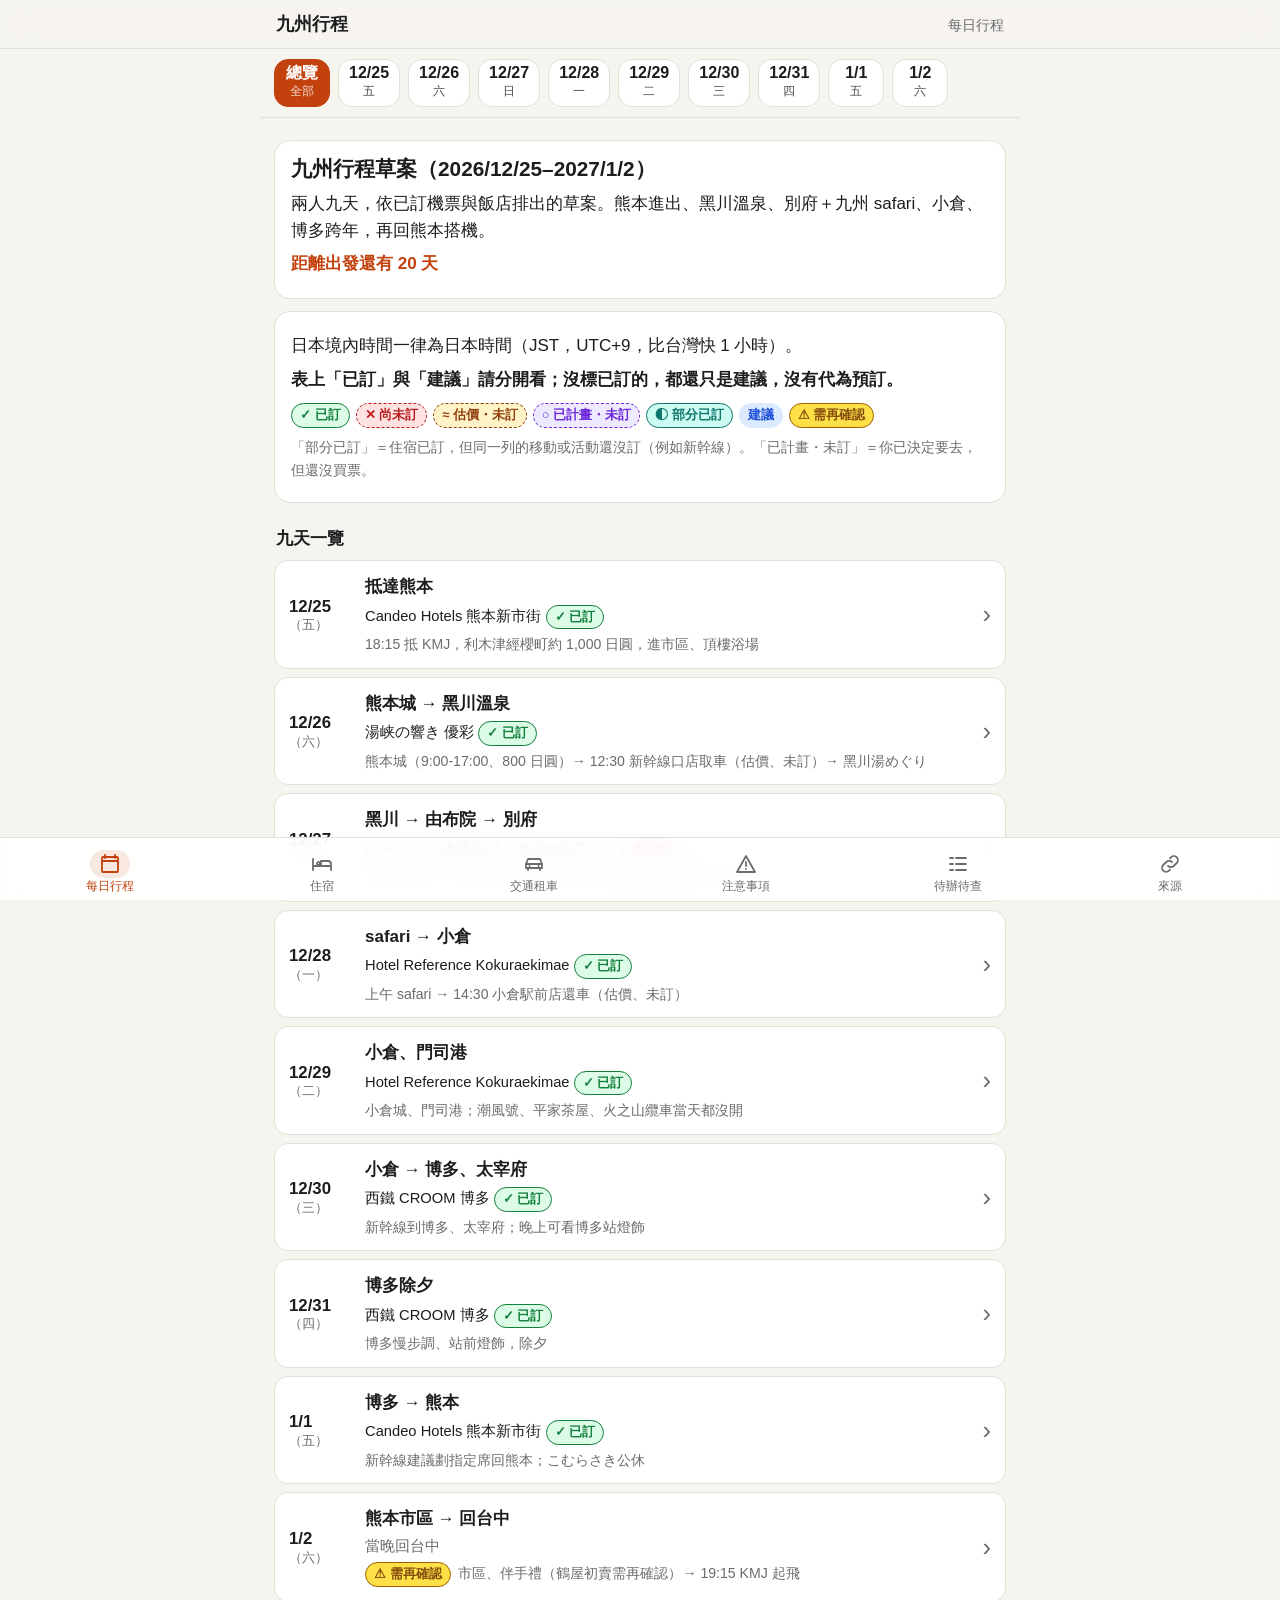
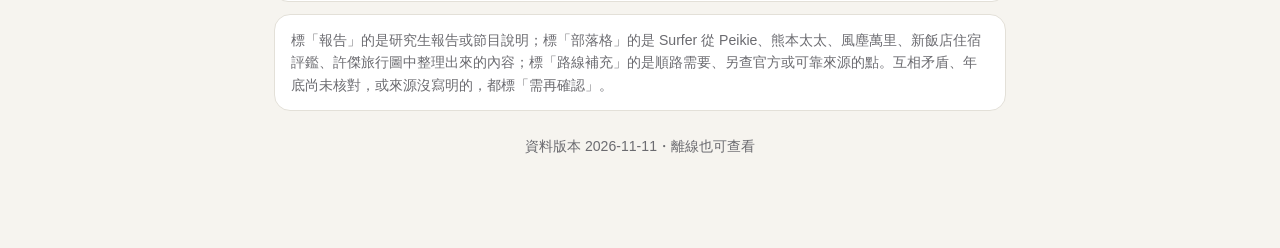
==== offline.html @ f51baaed "九州行程 PWA v1" ====
<!doctype html>
<html lang="zh-Hant" data-prerendered="1" data-rendered="1">
<head>
<meta charset="utf-8">
<meta name="viewport" content="width=device-width,initial-scale=1,viewport-fit=cover">
<title>九州行程（離線單檔版）</title>
<link rel="apple-touch-icon" href="[data-uri]">
<style>:root{
  --bg:#f6f4ef; --card:#fff; --text:#1d1d1f; --muted:#6b6b70; --line:#e3e0d8;
  --accent:#c2410c; --accent-soft:rgba(194,65,12,.12); --on-accent:#fff;
  --ok:#15803d; --ok-bg:#dcfce7; --no:#b91c1c; --no-bg:#fee2e2;
  --est:#92400e; --est-bg:#fef3c7; --sug:#1d4ed8; --sug-bg:#dbeafe;
  --mix:#0f766e; --mix-bg:#ccfbf1; --plan:#6d28d9; --plan-bg:#ede9fe;
  --ver:#854d0e; --ver-bg:#fde047;
  --tabh:58px;
  --safe-b:env(safe-area-inset-bottom,0px); --safe-t:env(safe-area-inset-top,0px);
  --safe-l:env(safe-area-inset-left,0px); --safe-r:env(safe-area-inset-right,0px);
  color-scheme:light dark;
}
@media (prefers-color-scheme:dark){
  :root{
    --bg:#121214; --card:#1d1d20; --text:#f2f2f4; --muted:#a1a1a8; --line:#33333a;
    --accent:#fb923c; --accent-soft:rgba(251,146,60,.18); --on-accent:#1a0d03;
    --ok:#4ade80; --ok-bg:rgba(34,197,94,.18); --no:#fca5a5; --no-bg:rgba(239,68,68,.2);
    --est:#fcd34d; --est-bg:rgba(245,158,11,.2); --sug:#93c5fd; --sug-bg:rgba(59,130,246,.2);
    --mix:#5eead4; --mix-bg:rgba(20,184,166,.2); --plan:#c4b5fd; --plan-bg:rgba(139,92,246,.22);
    --ver:#1a1400; --ver-bg:#facc15;
  }
}
*{box-sizing:border-box}
html{-webkit-text-size-adjust:100%;text-size-adjust:100%}
body{margin:0;background:var(--bg);color:var(--text);
  font:17px/1.6 -apple-system,BlinkMacSystemFont,"PingFang TC","Noto Sans TC","Noto Sans CJK TC","Heiti TC",sans-serif;
  padding-left:var(--safe-l);padding-right:var(--safe-r)}
a{color:var(--accent);word-break:break-all}
h2{font-size:1.3rem;line-height:1.35;margin:.2rem 0 .4rem}
.sr{position:absolute;opacity:0;pointer-events:none;width:1px;height:1px}
.small{font-size:.88rem}.muted{color:var(--muted)}
.top{position:sticky;top:0;z-index:20;background:color-mix(in srgb,var(--bg) 88%,transparent);
  -webkit-backdrop-filter:saturate(1.6) blur(14px);backdrop-filter:saturate(1.6) blur(14px);
  border-bottom:1px solid var(--line);padding-top:var(--safe-t)}
.top-inner{display:flex;align-items:baseline;justify-content:space-between;gap:12px;padding:10px 16px;max-width:760px;margin:0 auto}
.brand{font-weight:700;font-size:1.1rem}.sub{color:var(--muted);font-size:.9rem}
main{max-width:760px;margin:0 auto;padding:0 14px calc(var(--tabh) + var(--safe-b) + 24px)}
.panel{display:none}
.ptitle{margin:16px 2px 8px}
.foot{text-align:center;margin:24px 0 8px}

/* 底部分頁列 */
.tabbar{position:fixed;left:0;right:0;bottom:0;z-index:30;display:grid;grid-template-columns:repeat(6,1fr);
  background:color-mix(in srgb,var(--card) 92%,transparent);-webkit-backdrop-filter:blur(16px);backdrop-filter:blur(16px);
  border-top:1px solid var(--line);padding:4px calc(4px + var(--safe-r)) var(--safe-b) calc(4px + var(--safe-l))}
.tab{display:flex;flex-direction:column;align-items:center;justify-content:center;gap:2px;min-height:var(--tabh);
  color:var(--muted);font-size:11.5px;line-height:1.1;cursor:pointer;-webkit-tap-highlight-color:transparent;user-select:none;-webkit-user-select:none}
.tab svg{width:40px;height:28px;padding:2px 8px;border-radius:14px}

/* 日期切換 */
.chips{position:sticky;top:calc(var(--safe-t) + 47px);z-index:15;margin:0 -14px;background:var(--bg);border-bottom:1px solid var(--line)}
.chips-inner{display:flex;gap:8px;overflow-x:auto;padding:10px 14px;scroll-snap-type:x proximity;-webkit-overflow-scrolling:touch;scrollbar-width:none}
.chips-inner::-webkit-scrollbar{display:none}
.chip{flex:0 0 auto;scroll-snap-align:center;min-width:56px;min-height:48px;display:flex;flex-direction:column;align-items:center;justify-content:center;
  border:1px solid var(--line);border-radius:14px;background:var(--card);padding:4px 10px;cursor:pointer;-webkit-tap-highlight-color:transparent;position:relative}
.chip-l{font-weight:700;font-size:1rem;line-height:1.1}.chip-w{font-size:.75rem;opacity:.8}
.chip.is-today::after{content:"今天";position:absolute;top:-7px;right:-4px;background:var(--no);color:#fff;font-size:10px;border-radius:8px;padding:0 5px;line-height:16px}
.daypanel{display:none;padding-top:10px}

/* 卡片 */
.card{background:var(--card);border:1px solid var(--line);border-radius:16px;padding:14px 16px;margin:12px 0}
.card p{margin:.4rem 0}
.intro h2{margin-top:0}
.countdown{font-weight:700;color:var(--accent)}
.cards{list-style:none;margin:0;padding:0}
.sec{font-size:1.08rem;margin:22px 2px 8px;display:flex;flex-wrap:wrap;gap:8px;align-items:center}

/* 徽章 */
.badge{display:inline-flex;align-items:center;gap:2px;font-size:.8rem;font-weight:700;line-height:1;padding:5px 8px;border-radius:999px;white-space:nowrap;vertical-align:middle;margin:2px 4px 2px 0;border:1.5px solid transparent}
.b-booked{background:var(--ok-bg);color:var(--ok);border-color:var(--ok)}
.b-notBooked{background:var(--no-bg);color:var(--no);border-color:var(--no);border-style:dashed}
.b-estimate{background:var(--est-bg);color:var(--est);border-color:var(--est);border-style:dashed}
.b-planned{background:var(--plan-bg);color:var(--plan);border-color:var(--plan);border-style:dashed}
.b-mixed{background:var(--mix-bg);color:var(--mix);border-color:var(--mix)}
.b-suggested{background:var(--sug-bg);color:var(--sug);border-color:transparent}
.b-verify{background:var(--ver-bg);color:var(--ver);border-color:#a16207}
.b-old{background:var(--line);color:var(--muted)}
.b-todo{background:var(--line);color:var(--text)}
.legend{display:flex;flex-wrap:wrap;gap:2px;margin:8px 0 4px}
.cat{font-size:.8rem;color:var(--muted);margin-right:6px}
.refs{display:inline-flex;flex-wrap:wrap;gap:4px;margin-left:4px;vertical-align:middle}
.ref{font-size:.75rem;text-decoration:none;border:1px solid var(--line);border-radius:6px;padding:1px 6px;color:var(--muted);word-break:normal;white-space:nowrap}

/* 總覽列表 */
.ovlist{list-style:none;padding:0;margin:0}
.ovrow{display:flex;gap:12px;align-items:center;background:var(--card);border:1px solid var(--line);border-radius:14px;padding:12px 14px;margin:8px 0;cursor:pointer;min-height:56px}
.ovdate{flex:0 0 64px;font-weight:800;font-size:1.05rem;line-height:1.2}
.ovdate small{display:block;font-weight:400;color:var(--muted);font-size:.8rem}
.ovbody{flex:1;display:flex;flex-direction:column;gap:2px;min-width:0}
.ovtitle{font-weight:700}.ovstay{font-size:.92rem}.ovsum{font-size:.88rem;color:var(--muted)}
.chev{color:var(--muted);font-size:1.6rem}

/* 每日 */
.dayhead{background:var(--card);border:1px solid var(--line);border-radius:16px;padding:14px 16px;margin:4px 0 12px}
.dayhead-date{color:var(--accent);font-weight:800}
.dayhead h2{margin:.1rem 0 .5rem}
.lbl{display:inline-block;font-size:.78rem;color:var(--muted);border:1px solid var(--line);border-radius:6px;padding:0 6px;margin-right:4px}
.dayhead-stay,.dayhead-base{margin:4px 0}
.timeline{list-style:none;margin:0;padding:0}
.tl{display:grid;grid-template-columns:78px 1fr;gap:10px;padding:12px 12px 12px 10px;margin:8px 0;background:var(--card);border:1px solid var(--line);border-left:5px solid var(--sug);border-radius:12px}
.tl-time{font-weight:700;font-size:.92rem;line-height:1.35;font-variant-numeric:tabular-nums}
.tl-meta{margin-top:6px;display:flex;flex-wrap:wrap;align-items:center}
.st-booked{border-left-color:var(--ok)}
.st-notBooked,.st-estimate{border-left-color:var(--no);border-left-style:dashed;background:linear-gradient(90deg,var(--no-bg),var(--card) 40%)}
.st-estimate{border-left-color:var(--est);background:linear-gradient(90deg,var(--est-bg),var(--card) 40%)}
.st-planned{border-left-color:var(--plan)}
.st-mixed{border-left-color:var(--mix)}
.notes{list-style:none;padding:0;margin:0}
.note{background:var(--card);border:1px solid var(--line);border-radius:12px;padding:10px 12px;margin:8px 0}
.note.has-verify{border-color:#ca8a04}
.notes.compact .note{border:0;padding:4px 0;margin:0;background:none}
.from{font-size:.82rem;color:var(--muted);margin-top:4px}
.blog{margin:18px 0}
.blog summary{cursor:pointer;font-weight:700;padding:12px 14px;background:var(--card);border:1px dashed var(--line);border-radius:12px;min-height:48px;display:flex;gap:8px;flex-wrap:wrap;align-items:center}
.callout{border-radius:14px;padding:12px 14px;margin:12px 0;background:var(--sug-bg);border:1px solid var(--sug)}
.callout.warning{background:var(--est-bg);border-color:var(--est)}
.callout-lead{font-weight:800;margin-bottom:4px}

/* 住宿 */
.stay-top{display:flex;justify-content:space-between;align-items:center;gap:8px}
.stay-n{font-weight:700;color:var(--muted);font-size:.92rem}
.stay-name{font-size:1.12rem;font-weight:800;margin:4px 0 2px}
.stay.st-booked{border-left:5px solid var(--ok)}
.stay.st-notBooked,.cand{border:2px dashed var(--no);background:var(--no-bg)}
.cand{border-color:var(--est);background:var(--est-bg)}
.flight{border-left:5px solid var(--ok)}

/* 表格 */
.table-wrap{overflow-x:auto;-webkit-overflow-scrolling:touch;margin:10px 0;border:1px solid var(--line);border-radius:12px;background:var(--card)}
table{border-collapse:collapse;min-width:520px;font-size:.92rem}
th,td{padding:8px 10px;border-bottom:1px solid var(--line);text-align:left;vertical-align:top}
thead th{background:var(--accent-soft);font-size:.86rem}
tbody th{font-weight:700;white-space:nowrap}

/* 屬性 */
.props{margin:8px 0}
.prop{background:var(--card);border:1px solid var(--line);border-radius:12px;padding:10px 12px;margin:6px 0}
.prop.imp{border-color:var(--no);border-width:2px}
.prop dt{font-size:.82rem;color:var(--muted);font-weight:700}.prop dd{margin:2px 0 0}

.closures{list-style:none;padding:0;margin:0}
.closures li{display:flex;gap:10px;background:var(--card);border:1px solid var(--line);border-radius:12px;padding:10px 12px;margin:6px 0}
.cdate{flex:0 0 92px;font-weight:700;color:var(--no)}

/* 待辦 */
.todos{list-style:none;padding:0;margin:0}
.todo{display:flex;gap:12px;align-items:flex-start;background:var(--card);border:1px solid var(--line);border-radius:12px;padding:10px 12px;margin:6px 0}
.box{flex:0 0 26px;height:26px;border-radius:7px;border:2px solid var(--muted);display:flex;align-items:center;justify-content:center;font-weight:900;margin-top:2px}
.todo.done .box{background:var(--ok);border-color:var(--ok);color:#fff}
.todo-body{display:flex;flex-direction:column;gap:4px}
.todo-meta{display:flex;flex-wrap:wrap;align-items:center}
.vlist{list-style:none;padding:0;margin:0}
.vrow{display:flex;gap:10px;background:var(--card);border:1px solid #ca8a04;border-radius:12px;padding:10px 12px;margin:6px 0;cursor:pointer;min-height:48px}
.vday{flex:0 0 48px;font-weight:800;color:var(--accent)}

/* 來源 */
.sources{list-style:none;padding:0;margin:0}
.sources a{display:grid;grid-template-columns:34px 1fr;column-gap:8px;text-decoration:none;color:var(--text);background:var(--card);border:1px solid var(--line);border-radius:12px;padding:10px 12px;margin:6px 0;min-height:52px;word-break:normal}
.sid{grid-row:span 2;font-weight:800;color:var(--accent);text-align:center}
.stitle{font-weight:600}.ssite{font-size:.82rem;color:var(--muted)}
.err{border-color:var(--no)}
</style>
<style id="dyn-style">#tab-days:checked~main #panel-days{display:block}#tab-days:checked~.tabbar label[for=tab-days]{color:var(--accent)}#tab-days:checked~.tabbar label[for=tab-days] svg{background:var(--accent-soft)}#tab-stays:checked~main #panel-stays{display:block}#tab-stays:checked~.tabbar label[for=tab-stays]{color:var(--accent)}#tab-stays:checked~.tabbar label[for=tab-stays] svg{background:var(--accent-soft)}#tab-transport:checked~main #panel-transport{display:block}#tab-transport:checked~.tabbar label[for=tab-transport]{color:var(--accent)}#tab-transport:checked~.tabbar label[for=tab-transport] svg{background:var(--accent-soft)}#tab-notices:checked~main #panel-notices{display:block}#tab-notices:checked~.tabbar label[for=tab-notices]{color:var(--accent)}#tab-notices:checked~.tabbar label[for=tab-notices] svg{background:var(--accent-soft)}#tab-todos:checked~main #panel-todos{display:block}#tab-todos:checked~.tabbar label[for=tab-todos]{color:var(--accent)}#tab-todos:checked~.tabbar label[for=tab-todos] svg{background:var(--accent-soft)}#tab-sources:checked~main #panel-sources{display:block}#tab-sources:checked~.tabbar label[for=tab-sources]{color:var(--accent)}#tab-sources:checked~.tabbar label[for=tab-sources] svg{background:var(--accent-soft)}#day-overview:checked~.daypanels .dp-overview{display:block}#day-overview:checked~.chips label[for=day-overview]{background:var(--accent);color:var(--on-accent);border-color:var(--accent)}#day-20261225:checked~.daypanels .dp-20261225{display:block}#day-20261225:checked~.chips label[for=day-20261225]{background:var(--accent);color:var(--on-accent);border-color:var(--accent)}#day-20261226:checked~.daypanels .dp-20261226{display:block}#day-20261226:checked~.chips label[for=day-20261226]{background:var(--accent);color:var(--on-accent);border-color:var(--accent)}#day-20261227:checked~.daypanels .dp-20261227{display:block}#day-20261227:checked~.chips label[for=day-20261227]{background:var(--accent);color:var(--on-accent);border-color:var(--accent)}#day-20261228:checked~.daypanels .dp-20261228{display:block}#day-20261228:checked~.chips label[for=day-20261228]{background:var(--accent);color:var(--on-accent);border-color:var(--accent)}#day-20261229:checked~.daypanels .dp-20261229{display:block}#day-20261229:checked~.chips label[for=day-20261229]{background:var(--accent);color:var(--on-accent);border-color:var(--accent)}#day-20261230:checked~.daypanels .dp-20261230{display:block}#day-20261230:checked~.chips label[for=day-20261230]{background:var(--accent);color:var(--on-accent);border-color:var(--accent)}#day-20261231:checked~.daypanels .dp-20261231{display:block}#day-20261231:checked~.chips label[for=day-20261231]{background:var(--accent);color:var(--on-accent);border-color:var(--accent)}#day-20270101:checked~.daypanels .dp-20270101{display:block}#day-20270101:checked~.chips label[for=day-20270101]{background:var(--accent);color:var(--on-accent);border-color:var(--accent)}#day-20270102:checked~.daypanels .dp-20270102{display:block}#day-20270102:checked~.chips label[for=day-20270102]{background:var(--accent);color:var(--on-accent);border-color:var(--accent)}</style>
</head>
<body>
<div id="app"><input type="radio" class="sr" name="tab" id="tab-days" value="days" checked=""><input type="radio" class="sr" name="tab" id="tab-stays" value="stays"><input type="radio" class="sr" name="tab" id="tab-transport" value="transport"><input type="radio" class="sr" name="tab" id="tab-notices" value="notices"><input type="radio" class="sr" name="tab" id="tab-todos" value="todos"><input type="radio" class="sr" name="tab" id="tab-sources" value="sources"><header class="top"><div class="top-inner"><div class="brand">九州行程</div><div class="sub">每日行程</div></div></header><main><section class="panel" id="panel-days" aria-label="每日行程"><input type="radio" class="sr" name="day" id="day-overview" value="overview" checked=""><input type="radio" class="sr" name="day" id="day-20261225" value="2026-12-25"><input type="radio" class="sr" name="day" id="day-20261226" value="2026-12-26"><input type="radio" class="sr" name="day" id="day-20261227" value="2026-12-27"><input type="radio" class="sr" name="day" id="day-20261228" value="2026-12-28"><input type="radio" class="sr" name="day" id="day-20261229" value="2026-12-29"><input type="radio" class="sr" name="day" id="day-20261230" value="2026-12-30"><input type="radio" class="sr" name="day" id="day-20261231" value="2026-12-31"><input type="radio" class="sr" name="day" id="day-20270101" value="2027-01-01"><input type="radio" class="sr" name="day" id="day-20270102" value="2027-01-02"><nav class="chips" aria-label="選擇日期"><div class="chips-inner"><label class="chip" for="day-overview" data-day="overview"><span class="chip-l">總覽</span><span class="chip-w">全部</span></label><label class="chip" for="day-20261225" data-day="2026-12-25"><span class="chip-l">12/25</span><span class="chip-w">五</span></label><label class="chip" for="day-20261226" data-day="2026-12-26"><span class="chip-l">12/26</span><span class="chip-w">六</span></label><label class="chip" for="day-20261227" data-day="2026-12-27"><span class="chip-l">12/27</span><span class="chip-w">日</span></label><label class="chip" for="day-20261228" data-day="2026-12-28"><span class="chip-l">12/28</span><span class="chip-w">一</span></label><label class="chip" for="day-20261229" data-day="2026-12-29"><span class="chip-l">12/29</span><span class="chip-w">二</span></label><label class="chip" for="day-20261230" data-day="2026-12-30"><span class="chip-l">12/30</span><span class="chip-w">三</span></label><label class="chip" for="day-20261231" data-day="2026-12-31"><span class="chip-l">12/31</span><span class="chip-w">四</span></label><label class="chip" for="day-20270101" data-day="2027-01-01"><span class="chip-l">1/1</span><span class="chip-w">五</span></label><label class="chip" for="day-20270102" data-day="2027-01-02"><span class="chip-l">1/2</span><span class="chip-w">六</span></label></div></nav><div class="daypanels"><div class="daypanel dp-overview"><div class="card intro"><h2>九州行程草案（2026/12/25–2027/1/2）</h2><p>兩人九天，依已訂機票與飯店排出的草案。熊本進出、黑川溫泉、別府＋九州 safari、小倉、博多跨年，再回熊本搭機。</p><p id="countdown" class="countdown"></p></div><div class="card"><p>日本境內時間一律為日本時間（JST，UTC+9，比台灣快 1 小時）。</p><p><strong>表上「已訂」與「建議」請分開看；沒標已訂的，都還只是建議，沒有代為預訂。</strong></p><div class="legend"><span class="badge b-booked">✓ 已訂</span><span class="badge b-notBooked">✕ 尚未訂</span><span class="badge b-estimate">≈ 估價・未訂</span><span class="badge b-planned">○ 已計畫・未訂</span><span class="badge b-mixed">◐ 部分已訂</span><span class="badge b-suggested">建議</span><span class="badge b-verify">⚠ 需再確認</span></div><p class="small muted">「部分已訂」＝住宿已訂，但同一列的移動或活動還沒訂（例如新幹線）。「已計畫・未訂」＝你已決定要去，但還沒買票。</p></div><h3 class="sec">九天一覽</h3><ul class="ovlist"><li><label class="ovrow" for="day-20261225" data-goto-day="2026-12-25"><span class="ovdate">12/25<small>（五）</small></span><span class="ovbody"><span class="ovtitle">抵達熊本</span><span class="ovstay">Candeo Hotels 熊本新市街 <span class="badge b-booked">✓ 已訂</span></span><span class="ovsum">18:15 抵 KMJ，利木津經櫻町約 1,000 日圓，進市區、頂樓浴場</span></span><span class="chev">›</span></label></li><li><label class="ovrow" for="day-20261226" data-goto-day="2026-12-26"><span class="ovdate">12/26<small>（六）</small></span><span class="ovbody"><span class="ovtitle">熊本城 → 黑川溫泉</span><span class="ovstay">湯峡の響き 優彩 <span class="badge b-booked">✓ 已訂</span></span><span class="ovsum">熊本城（9:00-17:00、800 日圓）→ 12:30 新幹線口店取車（估價、未訂）→ 黑川湯めぐり</span></span><span class="chev">›</span></label></li><li><label class="ovrow" for="day-20261227" data-goto-day="2026-12-27"><span class="ovdate">12/27<small>（日）</small></span><span class="ovbody"><span class="ovtitle">黑川 → 由布院 → 別府</span><span class="ovstay">尚未訂（主建議別府，備選由布院） <span class="badge b-notBooked">✕ 尚未訂</span></span><span class="ovsum">由布院散步 → 別府溫泉；Galleria 御堂原為節目建議的住宿候選</span></span><span class="chev">›</span></label></li><li><label class="ovrow" for="day-20261228" data-goto-day="2026-12-28"><span class="ovdate">12/28<small>（一）</small></span><span class="ovbody"><span class="ovtitle">safari → 小倉</span><span class="ovstay">Hotel Reference Kokuraekimae <span class="badge b-booked">✓ 已訂</span></span><span class="ovsum">上午 safari → 14:30 小倉駅前店還車（估價、未訂）</span></span><span class="chev">›</span></label></li><li><label class="ovrow" for="day-20261229" data-goto-day="2026-12-29"><span class="ovdate">12/29<small>（二）</small></span><span class="ovbody"><span class="ovtitle">小倉、門司港</span><span class="ovstay">Hotel Reference Kokuraekimae <span class="badge b-booked">✓ 已訂</span></span><span class="ovsum">小倉城、門司港；潮風號、平家茶屋、火之山纜車當天都沒開</span></span><span class="chev">›</span></label></li><li><label class="ovrow" for="day-20261230" data-goto-day="2026-12-30"><span class="ovdate">12/30<small>（三）</small></span><span class="ovbody"><span class="ovtitle">小倉 → 博多、太宰府</span><span class="ovstay">西鐵 CROOM 博多 <span class="badge b-booked">✓ 已訂</span></span><span class="ovsum">新幹線到博多、太宰府；晚上可看博多站燈飾</span></span><span class="chev">›</span></label></li><li><label class="ovrow" for="day-20261231" data-goto-day="2026-12-31"><span class="ovdate">12/31<small>（四）</small></span><span class="ovbody"><span class="ovtitle">博多除夕</span><span class="ovstay">西鐵 CROOM 博多 <span class="badge b-booked">✓ 已訂</span></span><span class="ovsum">博多慢步調、站前燈飾，除夕</span></span><span class="chev">›</span></label></li><li><label class="ovrow" for="day-20270101" data-goto-day="2027-01-01"><span class="ovdate">1/1<small>（五）</small></span><span class="ovbody"><span class="ovtitle">博多 → 熊本</span><span class="ovstay">Candeo Hotels 熊本新市街 <span class="badge b-booked">✓ 已訂</span></span><span class="ovsum">新幹線建議劃指定席回熊本；こむらさき公休</span></span><span class="chev">›</span></label></li><li><label class="ovrow" for="day-20270102" data-goto-day="2027-01-02"><span class="ovdate">1/2<small>（六）</small></span><span class="ovbody"><span class="ovtitle">熊本市區 → 回台中</span><span class="ovstay"><span class="muted">當晚回台中</span></span><span class="ovsum"><span class="badge b-verify">⚠ 需再確認</span> 市區、伴手禮（鶴屋初賣需再確認）→ 19:15 KMJ 起飛</span></span><span class="chev">›</span></label></li></ul><div class="card small muted">標「報告」的是研究生報告或節目說明；標「部落格」的是 Surfer 從 Peikie、熊本太太、風塵萬里、新飯店住宿評鑑、許傑旅行圖中整理出來的內容；標「路線補充」的是順路需要、另查官方或可靠來源的點。互相矛盾、年底尚未核對，或來源沒寫明的，都標「需再確認」。</div></div><div class="daypanel dp-20261225"><div class="dayhead"><div class="dayhead-date">12/25（五）</div><h2>抵達熊本</h2><div class="dayhead-stay"><span class="lbl">今晚</span> <span>Candeo Hotels 熊本新市街</span> <span class="badge b-booked">✓ 已訂</span></div><div class="dayhead-base"><span class="lbl">落腳</span> 熊本市</div></div><ol class="timeline"><li class="tl st-booked"><div class="tl-time">15:05 台灣時間</div><div class="tl-body"><div class="tl-text">星宇航空 台中 RMQ 起飛</div><div class="tl-meta"><span class="badge b-booked">✓ 已訂</span><span class="cat">已訂</span></div></div></li><li class="tl st-booked"><div class="tl-time">18:15</div><div class="tl-body"><div class="tl-text">抵達阿蘇熊本機場 KMJ，入境、領行李</div><div class="tl-meta"><span class="badge b-booked">✓ 已訂</span><span class="cat">已訂</span></div></div></li><li class="tl st-suggested"><div class="tl-time">約 19:00</div><div class="tl-body"><div class="tl-text">搭機場利木津巴士到櫻町巴士總站或通町筋（約 45 分；作者搭到櫻町為 1,000 日圓）</div><div class="tl-meta"><span class="badge b-suggested">建議</span><span class="cat">建議/部落格</span></div></div></li><li class="tl st-booked"><div class="tl-time">約 20:00</div><div class="tl-body"><div class="tl-text">入住 Candeo Hotels 熊本新市街（中央區新市街 8-7）</div><div class="tl-meta"><span class="badge b-booked">✓ 已訂</span><span class="cat">已訂</span></div></div></li><li class="tl st-suggested"><div class="tl-time">晚上</div><div class="tl-body"><div class="tl-text">附近吃晚餐；泡飯店頂樓浴場看熊本城夜景</div><div class="tl-meta"><span class="badge b-suggested">建議</span><span class="cat">報告（第 247 回）</span></div></div></li></ol><h3 class="sec">提醒</h3><ul class="notes"><li class="note">空港特快只停櫻町巴士總站和通町筋，去 Candeo 可以搭這班；要去 JR 熊本站的話，不要搭空港特快。往市區的巴士在 4 號站牌。（風塵萬里 <a href="https://wind.suzukihiro.tw/kumamoto-airport/" target="_blank" rel="noopener">wind.suzukihiro.tw/kumamoto-airport</a> ；文中部分為震前資訊）<span class="refs"><a class="ref" href="https://wind.suzukihiro.tw/kumamoto-airport/" target="_blank" rel="noopener" title="風塵萬里：阿蘇熊本機場到市區交通">來源 12</a></span></li><li class="note has-verify"><span class="badge b-verify">⚠ 需再確認</span> 熊本能不能用全國通行的交通系 IC 卡，部落格說法不一：一篇寫 2024/11/15 起不能用、建議帶信用卡，另一篇寫機場巴士可以刷 IC 卡。需再確認，備好信用卡最保險。</li><li class="note has-verify"><span class="badge b-verify">⚠ 需再確認</span> 落地後時間偏晚。部落格提到附近的烤肉 和牛のたか 空（17:00-23:00，文中寫無公休）、居酒屋 あじ彩（16:00-03:00）；五郎八的最後點餐是 20:45，落地後會很趕。各店年底是否照常營業需再確認。</li><li class="note has-verify"><span class="badge b-verify">⚠ 需再確認</span> 第 280 回介紹的料理谷邸 葛籠（<a href="https://japanvibes.net/ep/280/" target="_blank" rel="noopener">japanvibes.net/ep/280</a>）是古町一間 130 年的町家旅館，不是料亭。全館 7 間房，沒有停車場；依官網，入住 15:00-21:00、退房 10:00；節目說早餐約 550 日圓。這晚和 1/1 已經訂了 Candeo，只當換住的參考。年底有沒有營業需再確認。<span class="refs"><a class="ref" href="https://japanvibes.net/ep/280/" target="_blank" rel="noopener" title="日本大特搜 第 280 回（料理谷邸 葛籠）">來源 3</a></span></li></ul><details class="blog"><summary>部落格補充（4）<span class="muted small">非草案正文，僅供參考</span></summary><ul class="notes"><li class="note"><span class="badge b-verify">⚠ 需再確認</span> 另一條路線是機場接駁車「空港ライナー」到 JR 肥後大津站，再轉 JR 到熊本站（480 円）。接駁車一天 65 班，不用預約。接駁車車資熊本太太寫 200 円、風塵萬里寫免費，說法矛盾。<div class="from">— 熊本太太 <a href="https://mmktabi.com/kumamoto-fukuoka-traffic/" target="_blank" rel="noopener">mmktabi.com/kumamoto-fukuoka-traffic</a></div></li><li class="note">焼肉 和牛のたか 空：下通 1-5-10 TT ビル 5F，市電「通町筋」站走路約 4 分鐘。營業 17:00–23:00（L.O. 22:30），無公休。可以在 HOT PEPPER 用國外手機號碼線上預約。<div class="from">— 熊本太太（2026-11-06，震後）</div></li><li class="note">五郎八（老字號鄉土料理）：花畑町 12-8 銀杏会館 B1F，17:00–22:00（L.O. 20:45），週日公休。12/25 是週五，有開，但 L.O. 很早，落地後時間會很趕。<div class="from">— Peikie 熊本系列 2 <a href="https://peikie.com/aboutkumamoto2/" target="_blank" rel="noopener">peikie.com/aboutkumamoto2</a></div></li><li class="note"><span class="badge b-old">震前</span> 居酒屋 あじ彩 熊本西銀座通り店：新市街 3-3 岡村ビル，每天 16:00–03:00，有四層樓包廂，可用平板點餐。<div class="from">— Peikie</div></li></ul><p class="small muted">「部落格補充」取自 Surfer 的部落格逐日整理，不是草案正文，僅供參考。標「震前」的是 2026 年 7 月熊本地震前寫的內容。</p></details></div><div class="daypanel dp-20261226"><div class="dayhead"><div class="dayhead-date">12/26（六）</div><h2>熊本城 → 黑川溫泉</h2><div class="dayhead-stay"><span class="lbl">今晚</span> <span>湯峡の響き 優彩</span> <span class="badge b-booked">✓ 已訂</span></div><div class="dayhead-base"><span class="lbl">落腳</span> 黑川溫泉</div></div><ol class="timeline"><li class="tl st-booked"><div class="tl-time">8:45</div><div class="tl-body"><div class="tl-text">退房（11:00 前），行李寄放櫃臺</div><div class="tl-meta"><span class="badge b-booked">✓ 已訂</span><span class="cat">已訂</span></div></div></li><li class="tl st-suggested"><div class="tl-time">9:00-11:00</div><div class="tl-body"><div class="tl-text">熊本城（9:00-17:00，高中以上 800 日圓），步行到城下町</div><div class="tl-meta"><span class="badge b-suggested">建議</span><span class="cat">報告/部落格</span></div></div></li><li class="tl st-suggested"><div class="tl-time">11:30</div><div class="tl-body"><div class="tl-text">午餐：鶴屋百貨地下二樓菅乃屋先試馬肉，或桂花拉麵、青柳本店</div><div class="tl-meta"><span class="badge b-suggested">建議</span><span class="cat">報告（熊本攻略文）</span></div></div></li><li class="tl st-estimate"><div class="tl-time">12:30</div><div class="tl-body"><div class="tl-text">取行李，到熊本新幹線口店取車（Prius 估價，尚未預訂）</div><div class="tl-meta"><span class="badge b-estimate">≈ 估價・未訂</span><span class="cat">建議（未訂）</span></div></div></li><li class="tl st-suggested"><div class="tl-time">12:45-14:40</div><div class="tl-body"><div class="tl-text">開往黑川，經阿蘇與 Milk Road 約 1 小時 50 分</div><div class="tl-meta"><span class="badge b-suggested">建議</span><span class="cat">建議</span></div></div></li><li class="tl st-suggested"><div class="tl-time">14:40</div><div class="tl-body"><div class="tl-text">旅館組合風の舎買入湯手形（1,500 日圓）</div><div class="tl-meta"><span class="badge b-suggested">建議</span><span class="cat">路線補充/部落格</span></div></div></li><li class="tl st-booked"><div class="tl-time">15:00</div><div class="tl-body"><div class="tl-text">入住湯峡の響き 優彩（訂房平台上亦稱幽京之響 由彩，同一間）</div><div class="tl-meta"><span class="badge b-booked">✓ 已訂</span><span class="cat">已訂</span></div></div></li><li class="tl st-suggested"><div class="tl-time">傍晚-21:00</div><div class="tl-body"><div class="tl-text">拿手形逛 2-3 家露天風呂</div><div class="tl-meta"><span class="badge b-suggested">建議</span><span class="cat">路線補充</span></div></div></li><li class="tl st-mixed"><div class="tl-time">晚上</div><div class="tl-body"><div class="tl-text">旅館晚餐，泡館內溫泉；竹燈活動湯明若已開始可一併看，2026 年點燈日期需再確認</div><div class="tl-meta"><span class="badge b-mixed">◐ 部分已訂</span><span class="badge b-verify">⚠ 需再確認</span><span class="cat">已訂住宿/部落格</span></div></div></li></ol><h3 class="sec">提醒</h3><ul class="notes"><li class="note has-verify"><span class="badge b-verify">⚠ 需再確認</span> 熊本城在 2026/7/28 令和 8 年熊本地震後臨時休園，8/13 重新開放，官方 9/18 公告為通常營業。Peikie 寫 9:00-17:00、最後入場 16:30、高中以上 800 日圓。城彩苑的わくわく座（湧湧座）官方先前仍寫臨時休館，現況需再確認，先不要急著買聯票。（Peikie <a href="https://peikie.com/aboutkumamoto/" target="_blank" rel="noopener">peikie.com/aboutkumamoto</a>）<span class="refs"><a class="ref" href="https://peikie.com/aboutkumamoto/" target="_blank" rel="noopener" title="Peikie：熊本系列 1（城、車道）">來源 18</a><a class="ref" href="https://kumamoto-guide.mom/kumamoto-castle/news/detail/1459" target="_blank" rel="noopener" title="熊本城 地震後開園情報（9/18）">來源 16</a></span></li><li class="note has-verify"><span class="badge b-verify">⚠ 需再確認</span> 入湯手形大人 1,500 日圓（2025 年漲價；同一篇舊文曾寫 1,300 日圓，以 1,500 為準），3 處露天風呂（其中 1 處可換飲食或伴手禮），一人一枚不能共用，有效 6 個月，所以 12/27 早上還能用。露天風呂原則禁止拍照。年底哪些館開放手形，以當天風の舎公告為準，需再確認。（風塵萬里 <a href="https://wind.suzukihiro.tw/tegata/" target="_blank" rel="noopener">wind.suzukihiro.tw/tegata</a>）<span class="refs"><a class="ref" href="https://wind.suzukihiro.tw/tegata/" target="_blank" rel="noopener" title="風塵萬里：黑川入湯手形 2025">來源 11</a><a class="ref" href="https://kurokawaonsen.or.jp/tegata/" target="_blank" rel="noopener" title="黑川溫泉 入湯手形">來源 9</a></span></li><li class="note has-verify"><span class="badge b-verify">⚠ 需再確認</span> 湯明竹燈：部落格寫每年大約 12 月中到隔年 4 月，12/26 晚上很可能看得到，但 2026 年實際點燈日期需再確認。</li><li class="note">在熊本市區開車：路面電車軌道若畫黃色實線，汽車絕對不能開進去；路口右轉時，算是綠燈也要先讓對向電車。（Peikie 熊本系列 1）<span class="refs"><a class="ref" href="https://peikie.com/aboutkumamoto/" target="_blank" rel="noopener" title="Peikie：熊本系列 1（城、車道）">來源 18</a></span></li><li class="note">優彩官網正式名稱是湯峡の響き 優彩，地址 6554-1、電話 050-3613-3567。館內浴池時段，入住時再向櫃臺確認。<span class="refs"><a class="ref" href="https://yusai.com/news.php?id=257" target="_blank" rel="noopener" title="優彩：地震後營業與交通公告">來源 13</a></span></li></ul><details class="blog"><summary>部落格補充（5）<span class="muted small">非草案正文，僅供參考</span></summary><ul class="notes"><li class="note"><span class="badge b-old">震前</span> 風の舎：導航可以輸入電話 0967-44-0076。入湯手形在這裡買，也可以拿地圖和觀光資訊；旁邊有很多停車場，也有公共廁所和付費大型置物櫃。<div class="from">— Peikie／風塵萬里</div></li><li class="note"><span class="badge b-old">震前</span> 風の舎門口會公告「當天」能用手形的旅館和可入場時間，一定要先確認。住宿客也可以帶旅館的小提袋和毛巾，用手形去泡別家；浴巾和毛巾要自己帶，小毛巾不能下水。手形只能泡男女大眾池。<div class="from">— 風塵萬里 <a href="https://wind.suzukihiro.tw/tegata/" target="_blank" rel="noopener">wind.suzukihiro.tw/tegata</a></div></li><li class="note"><span class="badge b-old">震前</span> 作者在留言區寫「冬天反而是旺季」，現場臨時找空房的機率不大。<div class="from">— 風塵萬里</div></li><li class="note"><span class="badge b-old">震前</span> 離溫泉街比較遠的旅館，晚上回去的路沒什麼燈，建議結伴，或白天先買好東西。<div class="from">— 風塵萬里</div></li><li class="note"><span class="badge b-old">震前</span> 熊本城：想仔細聽導覽留 2.5 小時，不聽導覽 30–45 分鐘就夠。<div class="from">— 新飯店住宿評鑑</div></li></ul><p class="small muted">「部落格補充」取自 Surfer 的部落格逐日整理，不是草案正文，僅供參考。標「震前」的是 2026 年 7 月熊本地震前寫的內容。</p></details></div><div class="daypanel dp-20261227"><div class="dayhead"><div class="dayhead-date">12/27（日）</div><h2>黑川 → 由布院 → 別府</h2><div class="dayhead-stay"><span class="lbl">今晚</span> <span>尚未訂（主建議別府，備選由布院）</span> <span class="badge b-notBooked">✕ 尚未訂</span></div><div class="dayhead-base"><span class="lbl">落腳</span> 別府（建議）</div></div><div class="callout warning"><div class="callout-lead">這晚還沒有住宿</div><div>12/27 住宿尚未訂。主建議住別府（節目候選 Galleria 御堂原），備選由布院。詳見「住宿」分頁。</div></div><ol class="timeline"><li class="tl st-suggested"><div class="tl-time">8:30-9:30</div><div class="tl-body"><div class="tl-text">用掉最後一張手形，早湯</div><div class="tl-meta"><span class="badge b-suggested">建議</span><span class="cat">路線補充</span></div></div></li><li class="tl st-booked"><div class="tl-time">10:00</div><div class="tl-body"><div class="tl-text">優彩退房</div><div class="tl-meta"><span class="badge b-booked">✓ 已訂</span><span class="cat">已訂</span></div></div></li><li class="tl st-suggested"><div class="tl-time">10:00-11:30</div><div class="tl-body"><div class="tl-text">走やまなみハイウェイ到由布院（約 1 小時 30 分）；冬季路況需再確認</div><div class="tl-meta"><span class="badge b-suggested">建議</span><span class="badge b-verify">⚠ 需再確認</span><span class="cat">建議</span></div></div></li><li class="tl st-suggested"><div class="tl-time">11:30-14:00</div><div class="tl-body"><div class="tl-text">由布院散步、金鱗湖、午餐</div><div class="tl-meta"><span class="badge b-suggested">建議</span><span class="cat">報告（第 420 回）</span></div></div></li><li class="tl st-suggested"><div class="tl-time">14:00-15:00</div><div class="tl-body"><div class="tl-text">開往別府</div><div class="tl-meta"><span class="badge b-suggested">建議</span><span class="cat">建議</span></div></div></li><li class="tl st-notBooked"><div class="tl-time">15:00 起</div><div class="tl-body"><div class="tl-text">入住別府（尚未訂）；時間夠可順路去別府地獄めぐり（8:00-17:00）</div><div class="tl-meta"><span class="badge b-notBooked">✕ 尚未訂</span><span class="cat">建議/部落格</span></div></div></li><li class="tl st-suggested"><div class="tl-time">晚上</div><div class="tl-body"><div class="tl-text">住宿溫泉、別府晚餐</div><div class="tl-meta"><span class="badge b-suggested">建議</span><span class="cat">建議</span></div></div></li></ol><h3 class="sec">提醒</h3><ul class="notes"><li class="note has-verify"><span class="badge b-verify">⚠ 需再確認</span> 久住花公園 12 月至 2 月休園，不要順路排。若想繞路：九重夢大吊橋 8:30-17:30（閉園前 30 分停止售票，成人 500 日圓），年底與冬季是否照常開需再確認。（許傑 <a href="https://journey.tw/yumeooturihashi/" target="_blank" rel="noopener">journey.tw/yumeooturihashi</a> 、 <a href="https://journey.tw/kujuhanakoen/" target="_blank" rel="noopener">journey.tw/kujuhanakoen</a>）<span class="refs"><a class="ref" href="https://journey.tw/yumeooturihashi/" target="_blank" rel="noopener" title="許傑：九重夢大吊橋">來源 31</a><a class="ref" href="https://journey.tw/kujuhanakoen/" target="_blank" rel="noopener" title="許傑：久住花公園（冬季休園）">來源 32</a></span></li><li class="note">報告提到金鱗湖是在秋季賞楓那集，12 月底已不是楓季，當作湖畔散步即可。部落格說清晨湖面常有霧，早上去較有氛圍；我們這天是中午前後到。</li><li class="note">由布院的 J-Tapas（晚上和牛和洋食），文中寫週三公休、週日沒列為營業日。12/27 是週日，照文章看沒開。（Peikie <a href="https://peikie.com/yufuin-j-tapas/" target="_blank" rel="noopener">peikie.com/yufuin-j-tapas</a>）</li><li class="note">別府地獄：Peikie 列的各館多數 8:00-17:00，且寫年終無休；許傑寫海地獄單館票成人 500 日圓、地獄共通券 2,200-2,500 日圓。當天年底是否仍照常，出發前再看一次較保險。<span class="refs"><a class="ref" href="http://www.beppu-jigoku.com/fee/" target="_blank" rel="noopener" title="別府地獄めぐり 營業案內">來源 29</a><a class="ref" href="https://journey.tw/beppu-jigoku/" target="_blank" rel="noopener" title="許傑：別府地獄">來源 30</a></span></li><li class="note has-verify"><span class="badge b-verify">⚠ 需再確認</span> 別府鶴見岳空中纜車：許傑同一篇對冬季（11/15-3/14）時間有 09:00-17:00 與 09:00-16:30 兩種寫法，需再確認。</li><li class="note">若想吃報告提的大分唐揚雞，第 367 回說在大分站樓上 JR 九州 Hotel Blossom 樓下可吃到，但大分站不在這條路上。</li><li class="note">12/27 是週日。報告第 464 回來賓說週日房價通常最低，可趁現在先訂可免費取消的房型。</li></ul><details class="blog"><summary>部落格補充（4）<span class="muted small">非草案正文，僅供參考</span></summary><ul class="notes"><li class="note"><span class="badge b-verify">⚠ 需再確認</span> やまなみハイウェイ冬季路況：Surfer 看的 5 站都沒有（搜尋了 やまなみ、九重、雪、凍結、冬季，都沒有路況相關的文章）。</li><li class="note">由布院：湯之坪街道（湯の坪横丁）是最熱鬧的大街；JR 由布院站月台有足湯，大人 160 日圓。<div class="from">— 許傑 <a href="https://journey.tw/go-yufuin/" target="_blank" rel="noopener">journey.tw/go-yufuin</a></div></li><li class="note">拉麵侍：湯布院町川上 3056-1，從由布院站走路 5 分鐘，10:30–21:00，用食券機點餐，午餐要排隊。<div class="from">— Peikie <a href="https://peikie.com/ramensamurai/" target="_blank" rel="noopener">peikie.com/ramensamurai</a></div></li><li class="note">地獄蒸工房 鉄輪：別府市風呂本 5 組，10:00–18:00，每週三公休。建築後方有大約 26 個免費車位，週末和假日很難停。<div class="from">— 許傑 <a href="https://journey.tw/kannawa-beppu/" target="_blank" rel="noopener">journey.tw/kannawa-beppu</a></div></li></ul><p class="small muted">「部落格補充」取自 Surfer 的部落格逐日整理，不是草案正文，僅供參考。標「震前」的是 2026 年 7 月熊本地震前寫的內容。</p></details></div><div class="daypanel dp-20261228"><div class="dayhead"><div class="dayhead-date">12/28（一）</div><h2>safari → 小倉</h2><div class="dayhead-stay"><span class="lbl">今晚</span> <span>Hotel Reference Kokuraekimae</span> <span class="badge b-booked">✓ 已訂</span></div><div class="dayhead-base"><span class="lbl">落腳</span> 北九州小倉</div></div><ol class="timeline"><li class="tl st-suggested"><div class="tl-time">8:30</div><div class="tl-body"><div class="tl-text">別府退房出發（到園區約 20 分）</div><div class="tl-meta"><span class="badge b-suggested">建議</span><span class="cat">建議</span></div></div></li><li class="tl st-planned"><div class="tl-time">9:15-12:30</div><div class="tl-body"><div class="tl-text">九州自然動物公園 African Safari：自駕繞 safari 區、ふれあい區</div><div class="tl-meta"><span class="badge b-planned">○ 已計畫・未訂</span><span class="cat">使用者已計畫</span><span class="refs"><a class="ref" href="https://africansafari.co.jp/information/" target="_blank" rel="noopener" title="African Safari 營業時間・料金">來源 5</a><a class="ref" href="https://africansafari.co.jp/access/" target="_blank" rel="noopener" title="African Safari 交通">來源 6</a></span></div></div></li><li class="tl st-suggested"><div class="tl-time">12:30-14:00</div><div class="tl-body"><div class="tl-text">東九州道北上小倉（約 1 小時 30 分），途中休息站用餐</div><div class="tl-meta"><span class="badge b-suggested">建議</span><span class="cat">建議</span></div></div></li><li class="tl st-estimate"><div class="tl-time">14:30</div><div class="tl-body"><div class="tl-text">小倉駅前店還車（Prius 估價，尚未預訂）</div><div class="tl-meta"><span class="badge b-estimate">≈ 估價・未訂</span><span class="cat">建議（未訂）</span></div></div></li><li class="tl st-booked"><div class="tl-time">15:00</div><div class="tl-body"><div class="tl-text">入住 Hotel Reference Kokuraekimae</div><div class="tl-meta"><span class="badge b-booked">✓ 已訂</span><span class="cat">已訂</span></div></div></li><li class="tl st-suggested"><div class="tl-time">晚上</div><div class="tl-body"><div class="tl-text">小倉站周邊晚餐</div><div class="tl-meta"><span class="badge b-suggested">建議</span><span class="cat">建議</span></div></div></li></ol><h3 class="sec">提醒</h3><ul class="notes"><li class="note">官方規則：safari 區全程不能下車、車窗全關、門上鎖；擔心愛車被動物碰到可改搭叢林巴士（另收費）。成人門票 2,600 日圓（宇佐市頁面，購票前再看官網）。<span class="refs"><a class="ref" href="https://africansafari.co.jp/information/" target="_blank" rel="noopener" title="African Safari 營業時間・料金">來源 5</a><a class="ref" href="https://www.city.usa.oita.jp/tourist/touristspot/touristspot2/touristspot3/10181.html" target="_blank" rel="noopener" title="宇佐市：九州自然動物公園 African Safari">來源 7</a></span></li><li class="note has-verify"><span class="badge b-verify">⚠ 需再確認</span> safari 官方寫全年無休，冬季 9:15-16:00；台風或積雪時會臨時休園，出發前一天要再看官網或打 0978-48-2331。Surfer 看的 5 個部落格都沒有 safari 實地文章，標準時間以官方為準，冬季當天是否照常開仍需再確認。<span class="refs"><a class="ref" href="https://africansafari.co.jp/information/" target="_blank" rel="noopener" title="African Safari 營業時間・料金">來源 5</a></span></li><li class="note has-verify"><span class="badge b-verify">⚠ 需再確認</span> 順路可看宇佐神宮（參拜是二禮四拍手一禮）；年底參拜和停車狀況需再確認。（許傑 <a href="https://journey.tw/usajinguu/" target="_blank" rel="noopener">journey.tw/usajinguu</a>）</li><li class="note">小倉這晚和隔晚都是 10:00 退房。</li></ul><details class="blog"><summary>部落格補充（1）<span class="muted small">非草案正文，僅供參考</span></summary><ul class="notes"><li class="note">宇佐神宮周邊有收費停車場（表參道停車場、外苑停車場），12 小時大約 300–500 日圓。<div class="from">— 許傑 <a href="https://journey.tw/usajinguu/" target="_blank" rel="noopener">journey.tw/usajinguu</a></div></li></ul><p class="small muted">「部落格補充」取自 Surfer 的部落格逐日整理，不是草案正文，僅供參考。標「震前」的是 2026 年 7 月熊本地震前寫的內容。</p></details></div><div class="daypanel dp-20261229"><div class="dayhead"><div class="dayhead-date">12/29（二）</div><h2>小倉、門司港</h2><div class="dayhead-stay"><span class="lbl">今晚</span> <span>Hotel Reference Kokuraekimae</span> <span class="badge b-booked">✓ 已訂</span></div><div class="dayhead-base"><span class="lbl">落腳</span> 北九州小倉</div></div><div class="callout warning"><div class="callout-lead">這天是週二，有幾件別排</div><div>照 Surfer 整理的部落格：潮風號觀光小火車只在 3 月到 11 月的週六、日和國定假日運行，12/29 不會開；下關平家茶屋定休日是週二，照文章看沒開；火之山纜車從 2024/11/10 停駛，預計 2027 年 3 月才恢復。若要過海去唐戶市場，建議中午前到。</div></div><ol class="timeline"><li class="tl st-suggested"><div class="tl-time">上午</div><div class="tl-body"><div class="tl-text">小倉城（官方：11-3 月 9:00-19:00，全年無休；部落格寫 9:00-18:00，年底時間需再確認）</div><div class="tl-meta"><span class="badge b-suggested">建議</span><span class="badge b-verify">⚠ 需再確認</span><span class="cat">路線補充</span><span class="refs"><a class="ref" href="https://kokura-castle.jp/schedule/" target="_blank" rel="noopener" title="小倉城 營業時間">來源 23</a></span></div></div></li><li class="tl st-suggested"><div class="tl-time">中午</div><div class="tl-body"><div class="tl-text">小倉站周邊午餐，或順路旦過市場（10:00-18:00，各店不同；年底營業需再確認）</div><div class="tl-meta"><span class="badge b-suggested">建議</span><span class="badge b-verify">⚠ 需再確認</span><span class="cat">建議/部落格</span></div></div></li><li class="tl st-suggested"><div class="tl-time">下午</div><div class="tl-body"><div class="tl-text">JR 鹿兒島本線到門司港約 15 分，逛門司港レトロ；可不走潮風號</div><div class="tl-meta"><span class="badge b-suggested">建議</span><span class="cat">路線補充/部落格</span><span class="refs"><a class="ref" href="https://www.mojiko.info/about/access.html" target="_blank" rel="noopener" title="門司港レトロ 交通">來源 24</a><a class="ref" href="https://journey.tw/go-mojiko/" target="_blank" rel="noopener" title="許傑：15 個門司港景點（含潮風號）">來源 25</a></span></div></div></li><li class="tl st-suggested"><div class="tl-time">選配</div><div class="tl-body"><div class="tl-text">走關門海底人行隧道到下關，中午前看唐戶市場，再搭聯絡船回門司港；不要排平家茶屋和火之山纜車</div><div class="tl-meta"><span class="badge b-suggested">建議</span><span class="cat">部落格</span><span class="refs"><a class="ref" href="https://journey.tw/kanmon-tonneru/" target="_blank" rel="noopener" title="許傑：關門隧道與火之山纜車">來源 26</a><a class="ref" href="https://journey.tw/karato-market/" target="_blank" rel="noopener" title="許傑：唐戶市場">來源 27</a><a class="ref" href="https://peikie.com/mojikoandfukuoka/" target="_blank" rel="noopener" title="Peikie：門司港與福岡（含平家茶屋）">來源 28</a></span></div></div></li><li class="tl st-suggested"><div class="tl-time">晚上</div><div class="tl-body"><div class="tl-text">回小倉</div><div class="tl-meta"><span class="badge b-suggested">建議</span><span class="cat">建議</span></div></div></li></ol><h3 class="sec">提醒</h3><ul class="notes"><li class="note">報告沒有小倉或北九州的景點資料，這一天以路線補充和部落格為主，可依體力改成在飯店休息。小倉城官方說活動或包場時各日時間會變，前一天再看官網。小倉城竹あかり 2026 年期間是 10/23-11/3，12 月沒有。<span class="refs"><a class="ref" href="https://kokura-castle.jp/schedule/" target="_blank" rel="noopener" title="小倉城 營業時間">來源 23</a></span></li><li class="note has-verify"><span class="badge b-verify">⚠ 需再確認</span> 門司港懷舊展望室：營業時間有 10:00-22:00 與 10:00-18:00 兩種寫法；票價有 600 日圓（2026 年票價表）與 300 日圓（舊資料）兩種說法，需再確認。作者建議晴天傍晚上去看夕陽接夜景。</li><li class="note">唐戶市場營業時間也有矛盾：許傑 2026/8 專文寫平日 5:00-15:00、假日 8:00-15:00；另一篇寫 10:00-18:00。建議以較新的專文為準，中午前去，並再確認一次。12/29 是週二，算平日。<span class="refs"><a class="ref" href="https://journey.tw/karato-market/" target="_blank" rel="noopener" title="許傑：唐戶市場">來源 27</a></span></li><li class="note has-verify"><span class="badge b-verify">⚠ 需再確認</span> 關門海底人行隧道約 780 公尺、行人免費、06:00-22:00。門司港冬季點燈期間需再確認。<span class="refs"><a class="ref" href="https://journey.tw/kanmon-tonneru/" target="_blank" rel="noopener" title="許傑：關門隧道與火之山纜車">來源 26</a></span></li></ul><details class="blog"><summary>部落格補充（4）<span class="muted small">非草案正文，僅供參考</span></summary><ul class="notes"><li class="note"><span class="badge b-verify">⚠ 需再確認</span> 旦過市場：從小倉站搭北九州單軌電車大約 3 分鐘到「旦過站」，西出口出來就是；或是穿過魚町銀天街走 8–10 分鐘。拍照前要先問店家。12/29 年底市場營業和人潮文章沒寫。<div class="from">— 許傑 <a href="https://journey.tw/tanga-market/" target="_blank" rel="noopener">journey.tw/tanga-market</a></div></li><li class="note">跨海環狀走法：門司港站 → 西鐵巴士（往田野浦方向）到「関門トンネル人道口」，或沿海濱步道走 25–30 分鐘 → 關門海底人行隧道（約 15–20 分鐘）→ 下關：御裳川公園、赤間神宮、唐戶市場 → 從唐戶碼頭搭關門聯絡船（大約 5 分鐘）回門司港。<div class="from">— 許傑 <a href="https://journey.tw/kanmon-tonneru/" target="_blank" rel="noopener">journey.tw/kanmon-tonneru</a></div></li><li class="note">「門司港一出來風很大」，冬天要多穿。<div class="from">— 風塵萬里</div></li><li class="note">門司港的特色料理是烤咖哩（焼きカレー）。<div class="from">— 風塵萬里</div></li></ul><p class="small muted">「部落格補充」取自 Surfer 的部落格逐日整理，不是草案正文，僅供參考。標「震前」的是 2026 年 7 月熊本地震前寫的內容。</p></details></div><div class="daypanel dp-20261230"><div class="dayhead"><div class="dayhead-date">12/30（三）</div><h2>小倉 → 博多、太宰府</h2><div class="dayhead-stay"><span class="lbl">今晚</span> <span>西鐵 CROOM 博多</span> <span class="badge b-booked">✓ 已訂</span></div><div class="dayhead-base"><span class="lbl">落腳</span> 福岡博多</div></div><ol class="timeline"><li class="tl st-mixed"><div class="tl-time">9:30-10:00</div><div class="tl-body"><div class="tl-text">小倉退房，新幹線到博多（約 15 分）</div><div class="tl-meta"><span class="badge b-mixed">◐ 部分已訂</span><span class="cat">已訂住宿/建議</span></div></div></li><li class="tl st-booked"><div class="tl-time">10:30</div><div class="tl-body"><div class="tl-text">行李寄放西鐵 CROOM 博多（15:00 才能入住）</div><div class="tl-meta"><span class="badge b-booked">✓ 已訂</span><span class="cat">已訂</span></div></div></li><li class="tl st-suggested"><div class="tl-time">11:30-15:30</div><div class="tl-body"><div class="tl-text">去太宰府天滿宮；可從博多巴士總站 11 號月台搭旅人號約 40 分</div><div class="tl-meta"><span class="badge b-suggested">建議</span><span class="cat">報告/部落格</span><span class="refs"><a class="ref" href="https://journey.tw/starbucks-dazaifu/" target="_blank" rel="noopener" title="許傑：太宰府交通與旅人號">來源 34</a></span></div></div></li><li class="tl st-booked"><div class="tl-time">16:00</div><div class="tl-body"><div class="tl-text">回博多入住</div><div class="tl-meta"><span class="badge b-booked">✓ 已訂</span><span class="cat">已訂</span></div></div></li><li class="tl st-suggested"><div class="tl-time">晚上</div><div class="tl-body"><div class="tl-text">水炊鍋或牛腸鍋（要事先訂位）；17:00-23:00 可看博多站前燈飾</div><div class="tl-meta"><span class="badge b-suggested">建議</span><span class="cat">報告（第 258 回）/部落格</span><span class="refs"><a class="ref" href="https://peikie.com/2026fukuokaxmax/" target="_blank" rel="noopener" title="Peikie：福岡聖誕節燈飾 2026">來源 36</a></span></div></div></li></ol><h3 class="sec">提醒</h3><ul class="notes"><li class="note has-verify"><span class="badge b-verify">⚠ 需再確認</span> 太宰府選在 12/30 去，是為了避開除夕到正月的初詣人潮。許傑寫天滿宮 6:30-19:00，年底與元旦特別參拜時間需再確認。年底人潮和交通管制，5 個部落格都沒寫具體數字，需再確認。</li><li class="note">交通還可以從天神轉西鐵（約 30 分）。開車的話，表參道是步行街，車子進不去；這天已還車，不影響。（許傑 <a href="https://journey.tw/starbucks-dazaifu/" target="_blank" rel="noopener">journey.tw/starbucks-dazaifu</a>）<span class="refs"><a class="ref" href="https://journey.tw/starbucks-dazaifu/" target="_blank" rel="noopener" title="許傑：太宰府交通與旅人號">來源 34</a><a class="ref" href="https://dazaifu.org/access/" target="_blank" rel="noopener" title="太宰府觀光協會 交通">來源 33</a></span></li><li class="note has-verify"><span class="badge b-verify">⚠ 需再確認</span> 光の街・博多（博多站前廣場，主燈 HAKATARIUM）：2026/11/3-2027/1/11，點燈 17:00-23:00。12/30、12/31、1/1 晚上都還在點。跨年夜與元旦有沒有特別時間，文中沒寫，需再確認。博多聖誕市集只到 12/25，這兩天已經結束。（Peikie <a href="https://peikie.com/2026fukuokaxmax/" target="_blank" rel="noopener">peikie.com/2026fukuokaxmax</a>）<span class="refs"><a class="ref" href="https://peikie.com/2026fukuokaxmax/" target="_blank" rel="noopener" title="Peikie：福岡聖誕節燈飾 2026">來源 36</a></span></li><li class="note has-verify"><span class="badge b-verify">⚠ 需再確認</span> 醜比頭 × ACROS 福岡「醜比頭之森」：天神 ACROS，2026/11/6-2027/1/31，18:00-22:00（最後入場 21:30，成人 1,800 日圓），年底休館日需再確認。<span class="refs"><a class="ref" href="https://peikie.com/2026fukuokaxmax/" target="_blank" rel="noopener" title="Peikie：福岡聖誕節燈飾 2026">來源 36</a></span></li><li class="note">報告第 258 回只建議提早訂水炊鍋、牛腸鍋名店，沒有列店名；店家請另選後確認年末營業日。海鳴拉麵本店週三公休，12/30 不要排那間本店。</li></ul><details class="blog"><summary>部落格補充（3）<span class="muted small">非草案正文，僅供參考</span></summary><ul class="notes"><li class="note"><span class="badge b-verify">⚠ 需再確認</span> 京から鰻 太宰府天満宮裏本店：文章標題和內文都寫「目前因為火災休業中」（最後更新 2025-06-15），現況需再確認。<div class="from">— Peikie <a href="https://peikie.com/kyokaraunagi/" target="_blank" rel="noopener">peikie.com/kyokaraunagi</a></div></li><li class="note">光の街・博多最佳拍攝點是從車站大樓二樓的空中花園往下拍。<div class="from">— Peikie <a href="https://peikie.com/2026fukuokaxmax/" target="_blank" rel="noopener">peikie.com/2026fukuokaxmax</a></div></li><li class="note"><span class="badge b-verify">⚠ 需再確認</span> 作者建議的一晚散步路線：17:00 博多站前 → 18:30 中洲であい橋 → 19:30 貴賓館和天神中央公園 → 20:30 去中洲屋台或吃水炊、牛腸鍋。中洲であい橋、舊福岡縣公會堂貴賓館的燈飾期間文中沒寫。<div class="from">— Peikie <a href="https://peikie.com/2026fukuokaxmax/" target="_blank" rel="noopener">peikie.com/2026fukuokaxmax</a></div></li></ul><p class="small muted">「部落格補充」取自 Surfer 的部落格逐日整理，不是草案正文，僅供參考。標「震前」的是 2026 年 7 月熊本地震前寫的內容。</p></details></div><div class="daypanel dp-20261231"><div class="dayhead"><div class="dayhead-date">12/31（四）</div><h2>博多除夕</h2><div class="dayhead-stay"><span class="lbl">今晚</span> <span>西鐵 CROOM 博多</span> <span class="badge b-booked">✓ 已訂</span></div><div class="dayhead-base"><span class="lbl">落腳</span> 福岡博多</div></div><ol class="timeline"><li class="tl st-suggested"><div class="tl-time">上午</div><div class="tl-body"><div class="tl-text">睡晚一點，博多站周邊散步（報告第 423、424 回講博多站的故事）</div><div class="tl-meta"><span class="badge b-suggested">建議</span><span class="cat">報告</span></div></div></li><li class="tl st-suggested"><div class="tl-time">下午</div><div class="tl-body"><div class="tl-text">自由購物或回飯店休息</div><div class="tl-meta"><span class="badge b-suggested">建議</span><span class="cat">建議</span></div></div></li><li class="tl st-suggested"><div class="tl-time">17:00 起</div><div class="tl-body"><div class="tl-text">博多站前燈飾仍點到 23:00；也可順路看天神 ACROS 燈飾</div><div class="tl-meta"><span class="badge b-suggested">建議</span><span class="cat">部落格</span><span class="refs"><a class="ref" href="https://peikie.com/2026fukuokaxmax/" target="_blank" rel="noopener" title="Peikie：福岡聖誕節燈飾 2026">來源 36</a></span></div></div></li><li class="tl st-suggested"><div class="tl-time">晚上</div><div class="tl-body"><div class="tl-text">跨年晚餐要先訂；神社跨年參拜人潮很多</div><div class="tl-meta"><span class="badge b-suggested">建議</span><span class="cat">建議</span></div></div></li></ol><h3 class="sec">提醒</h3><ul class="notes"><li class="note has-verify"><span class="badge b-verify">⚠ 需再確認</span> 除夕和元旦很多餐廳、商店會提早打烊或休息，這天刻意排得鬆，也預留給前幾天沒走完的地方。2026 跨 2027 的博多跨年活動，5 個部落格只有 Peikie 2023-2024 的舊資料，不能當成這一年的班表，需再確認。</li></ul><details class="blog"><summary>部落格補充（2）<span class="muted small">非草案正文，僅供參考</span></summary><ul class="notes"><li class="note">福岡有「三社參拜（三社参り）」的習俗，新年要參拜三間神社，一般在元旦或除夕夜去。<div class="from">— Peikie <a href="https://peikie.com/japan2024/" target="_blank" rel="noopener">peikie.com/japan2024</a></div></li><li class="note">習俗：12/31 晚上吃「年越しそば」（跨年蕎麥麵）。<div class="from">— Peikie <a href="https://peikie.com/japan2024/" target="_blank" rel="noopener">peikie.com/japan2024</a></div></li></ul><p class="small muted">「部落格補充」取自 Surfer 的部落格逐日整理，不是草案正文，僅供參考。標「震前」的是 2026 年 7 月熊本地震前寫的內容。</p></details></div><div class="daypanel dp-20270101"><div class="dayhead"><div class="dayhead-date">1/1（五）</div><h2>博多 → 熊本</h2><div class="dayhead-stay"><span class="lbl">今晚</span> <span>Candeo Hotels 熊本新市街</span> <span class="badge b-booked">✓ 已訂</span></div><div class="dayhead-base"><span class="lbl">落腳</span> 熊本市</div></div><ol class="timeline"><li class="tl st-mixed"><div class="tl-time">11:00 前</div><div class="tl-body"><div class="tl-text">CROOM 退房，新幹線到熊本（最快 32 分）；連假期間建議先劃指定席</div><div class="tl-meta"><span class="badge b-mixed">◐ 部分已訂</span><span class="cat">已訂住宿/部落格</span></div></div></li><li class="tl st-booked"><div class="tl-time">中午</div><div class="tl-body"><div class="tl-text">行李寄放 Candeo（15:00 入住）</div><div class="tl-meta"><span class="badge b-booked">✓ 已訂</span><span class="cat">已訂</span></div></div></li><li class="tl st-suggested"><div class="tl-time">13:00-16:00</div><div class="tl-body"><div class="tl-text">熊本城元旦特別公開（若 2027 年照往例）；或改走城下町與新町、搭路面電車</div><div class="tl-meta"><span class="badge b-suggested">建議</span><span class="cat">報告（熊本攻略文）</span><span class="refs"><a class="ref" href="https://www.city.kumamoto.jp/kiji00368355/index.html" target="_blank" rel="noopener" title="熊本市：熊本城年末年始（2025-26）">來源 17</a></span></div></div></li><li class="tl st-mixed"><div class="tl-time">晚上</div><div class="tl-body"><div class="tl-text">入住 Candeo，頂樓浴場</div><div class="tl-meta"><span class="badge b-mixed">◐ 部分已訂</span><span class="cat">已訂/報告（第 247 回）</span></div></div></li></ol><h3 class="sec">提醒</h3><ul class="notes"><li class="note">熊本太太寫：若不是連假節期，自由席通常有位子；1/1 正好是連假，前提不成立，建議劃指定席。（<a href="https://mmktabi.com/kumamoto-fukuoka-traffic/" target="_blank" rel="noopener">mmktabi.com/kumamoto-fukuoka-traffic</a>）<span class="refs"><a class="ref" href="https://mmktabi.com/kumamoto-fukuoka-traffic/" target="_blank" rel="noopener" title="熊本太太：福岡到熊本交通">來源 20</a></span></li><li class="note">こむらさき（熊本拉麵發源店之一）定休日寫日本年末年初的新年，1/1 和 1/2 都不要排。（Peikie <a href="https://peikie.com/aboutkumamoto2/" target="_blank" rel="noopener">peikie.com/aboutkumamoto2</a>）<span class="refs"><a class="ref" href="https://peikie.com/aboutkumamoto2/" target="_blank" rel="noopener" title="Peikie：熊本系列 2（含こむらさき公休）">來源 19</a></span></li><li class="note has-verify"><span class="badge b-verify">⚠ 需再確認</span> 熊本城 2025-26 年的做法是 12/29 休園、12/30-31 開園、1/1 9:00-17:00 特別公開且免費入園；2026-27 年的公告還沒出，需再確認。元旦參拜與免費入園人潮多，12/26 已看過城的話這天可以只走外圍。<span class="refs"><a class="ref" href="https://www.city.kumamoto.jp/kiji00368355/index.html" target="_blank" rel="noopener" title="熊本市：熊本城年末年始（2025-26）">來源 17</a></span></li></ul><details class="blog"><summary>部落格補充（1）<span class="muted small">非草案正文，僅供參考</span></summary><ul class="notes"><li class="note"><span class="badge b-verify">⚠ 需再確認</span> Peikie 介紹「行李托運＋市電 24 小時乘車券」套票，只在網頁版 App「QUICK TRIP」賣；行李在熊本站的黑貓宅急便熊本車站營業所寄放，可以送到飯店。元旦有沒有服務文章沒寫。<div class="from">— Peikie 熊本系列 1 <a href="https://peikie.com/aboutkumamoto/" target="_blank" rel="noopener">peikie.com/aboutkumamoto</a></div></li></ul><p class="small muted">「部落格補充」取自 Surfer 的部落格逐日整理，不是草案正文，僅供參考。標「震前」的是 2026 年 7 月熊本地震前寫的內容。</p></details></div><div class="daypanel dp-20270102"><div class="dayhead"><div class="dayhead-date">1/2（六）</div><h2>熊本市區 → 回台中</h2><div class="dayhead-stay"><span class="lbl">今晚</span> <span>—（當晚搭機回台中）</span></div><div class="dayhead-base"><span class="lbl">落腳</span> —</div></div><ol class="timeline"><li class="tl st-suggested"><div class="tl-time">上午</div><div class="tl-body"><div class="tl-text">上通、下通商店街，鶴屋百貨（可合併退稅）</div><div class="tl-meta"><span class="badge b-suggested">建議</span><span class="cat">報告（熊本攻略文，PR）</span></div></div></li><li class="tl st-booked"><div class="tl-time">11:00 前</div><div class="tl-body"><div class="tl-text">Candeo 退房，行李寄放</div><div class="tl-meta"><span class="badge b-booked">✓ 已訂</span><span class="cat">已訂</span></div></div></li><li class="tl st-suggested"><div class="tl-time">中午</div><div class="tl-body"><div class="tl-text">午餐：Katsukura、桂花拉麵或青柳本店；伴手禮辛子蓮藕、蜂樂饅頭。不要排こむらさき。</div><div class="tl-meta"><span class="badge b-suggested">建議</span><span class="cat">報告（熊本攻略文）</span></div></div></li><li class="tl st-suggested"><div class="tl-time">15:30</div><div class="tl-body"><div class="tl-text">取行李，櫻町巴士總站搭利木津巴士（45-55 分）</div><div class="tl-meta"><span class="badge b-suggested">建議</span><span class="cat">建議</span><span class="refs"><a class="ref" href="https://www.kumamoto-airport.co.jp/access/" target="_blank" rel="noopener" title="阿蘇熊本機場 交通">來源 21</a></span></div></div></li><li class="tl st-suggested"><div class="tl-time">約 16:30</div><div class="tl-body"><div class="tl-text">抵達 KMJ，報到出境</div><div class="tl-meta"><span class="badge b-suggested">建議</span><span class="cat">建議</span></div></div></li><li class="tl st-booked"><div class="tl-time">19:15</div><div class="tl-body"><div class="tl-text">星宇航空 KMJ 起飛，21:05 台灣時間抵台中</div><div class="tl-meta"><span class="badge b-booked">✓ 已訂</span><span class="cat">已訂</span></div></div></li></ol><h3 class="sec">提醒</h3><ul class="notes"><li class="note has-verify"><span class="badge b-verify">⚠ 需再確認</span> 鶴屋：先前草案曾寫 2026 年的初賣在 1/2、提早約 1 小時開店；2027 年日程還沒公布。Surfer 看的 5 個部落格都沒寫營業時間或初賣，需再確認。當天可能會排隊與擁擠。</li><li class="note">熊本伴手禮建議在市區先買好。風塵萬里寫國際線免稅店很小，熊本的反而少（該文為震前資訊）。<span class="refs"><a class="ref" href="https://wind.suzukihiro.tw/kumamoto-airport/" target="_blank" rel="noopener" title="風塵萬里：阿蘇熊本機場到市區交通">來源 12</a></span></li><li class="note has-verify"><span class="badge b-verify">⚠ 需再確認</span> 各餐廳 1/2 是否營業要再查。</li></ul><details class="blog"><summary>部落格補充（1）<span class="muted small">非草案正文，僅供參考</span></summary><ul class="notes"><li class="note"><span class="badge b-old">震前</span> 過安檢後可以進國內線管制區的商店和餐廳，但起飛前 60 分鐘要回來再安檢一次，在那裡買的液體不能超過 100ml。<div class="from">— 風塵萬里 <a href="https://wind.suzukihiro.tw/kumamoto-airport/" target="_blank" rel="noopener">wind.suzukihiro.tw/kumamoto-airport</a></div></li></ul><p class="small muted">「部落格補充」取自 Surfer 的部落格逐日整理，不是草案正文，僅供參考。標「震前」的是 2026 年 7 月熊本地震前寫的內容。</p></details></div></div></section><section class="panel" id="panel-stays" aria-label="住宿"><h2 class="ptitle">住宿</h2><ul class="cards"><li class="card stay st-booked"><div class="stay-top"><span class="stay-n">12/25（五）</span><span class="badge b-booked">✓ 已訂</span></div><div class="stay-name">Candeo Hotels 熊本新市街</div><div class="muted">熊本市・Booking.com</div><ul class="notes compact"><li class="note">地址：中央區新市街 8-7</li><li class="note">約 20:00 入住；頂樓浴場可看熊本城夜景（報告第 247 回）</li></ul></li><li class="card stay st-booked"><div class="stay-top"><span class="stay-n">12/26（六）</span><span class="badge b-booked">✓ 已訂</span></div><div class="stay-name">湯峡の響き 優彩</div><div class="muted">黑川溫泉・Agoda</div><ul class="notes compact"><li class="note">訂房平台上亦稱幽京之響 由彩，同一間</li><li class="note">地址 6554-1、電話 050-3613-3567</li><li class="note">15:00 入住；12/27 10:00 退房</li><li class="note">館內浴池時段，入住時再向櫃臺確認。</li></ul><span class="refs"><a class="ref" href="https://yusai.com/news.php?id=257" target="_blank" rel="noopener" title="優彩：地震後營業與交通公告">來源 13</a></span></li><li class="card stay st-notBooked hl"><div class="stay-top"><span class="stay-n">12/27（日）</span><span class="badge b-notBooked">✕ 尚未訂</span></div><div class="stay-name">尚未訂</div><div class="muted">別府（建議）／由布院（備選）</div><ul class="notes compact"><li class="note">主建議住別府（節目候選 Galleria 御堂原），備選由布院。年底房價與空房都還沒查，也還沒訂。</li></ul></li><li class="card stay st-booked"><div class="stay-top"><span class="stay-n">12/28（一）、12/29（二）</span><span class="badge b-booked">✓ 已訂</span></div><div class="stay-name">Hotel Reference Kokuraekimae</div><div class="muted">北九州小倉・Agoda</div><ul class="notes compact"><li class="note">15:00 入住</li><li class="note">小倉這晚和隔晚都是 10:00 退房。</li></ul></li><li class="card stay st-booked"><div class="stay-top"><span class="stay-n">12/30（三）、12/31（四）</span><span class="badge b-booked">✓ 已訂</span></div><div class="stay-name">西鐵 CROOM 博多</div><div class="muted">福岡博多・Agoda，地址待補</div><ul class="notes compact"><li class="note">15:00 才能入住；12/30 10:30 可先寄放行李</li><li class="note">1/1 11:00 前退房</li></ul></li><li class="card stay st-booked"><div class="stay-top"><span class="stay-n">1/1（五）</span><span class="badge b-booked">✓ 已訂</span></div><div class="stay-name">Candeo Hotels 熊本新市街</div><div class="muted">熊本市・Agoda</div><ul class="notes compact"><li class="note">15:00 入住，中午可先寄放行李</li><li class="note">1/2 11:00 前退房</li></ul></li></ul><h3 class="sec">12/27 住宿與 safari 怎麼排 <span class="badge b-notBooked">✕ 尚未訂</span></h3><div class="callout info"><div class="callout-lead">主建議：12/27 住別府，12/28 一早去 safari 再北上小倉</div><div>safari（九州自然動物公園 African Safari，大分縣宇佐市安心院町）就在別府、由布院的高速公路出口旁，又剛好在往小倉的路上。12/28 9:15 開園就進去，玩到 12:30 左右出發，約 14:00-14:30 到小倉，趕得上 14:30 還車和 15:00 入住，不用在黑川退房那天匆忙。這是希望去到 safari 的主排法，12/27 住宿仍尚未訂。</div></div><div class="table-wrap"><table><thead><tr><th></th><th>主建議：別府</th><th>備選：由布院</th></tr></thead><tbody><tr><th scope="row">報告依據</th><td>第 105、315 回：ANA 洲際別府；第 458 回：Galleria 御堂原（面別府灣、房間掛流溫泉）</td><td>第 420 回：金鱗湖；第 315 回：ENOWA YUFUIN、亀の井別荘列米其林名單</td></tr><tr><th scope="row">到 safari</th><td>別府 IC 約 20 分</td><td>由布岳 Smart IC 約 10 分</td></tr><tr><th scope="row">到小倉</th><td>較順，在東九州道上</td><td>多繞一段，但仍可行</td></tr><tr><th scope="row">適合</th><td>想泡海景溫泉、有地獄めぐり可選</td><td>想要小鎮氛圍、晚上安靜</td></tr></tbody></table></div><div class="card cand"><div class="stay-top"><span class="stay-n">節目候選</span><span class="badge b-notBooked">✕ 尚未訂</span></div><div class="stay-name">Galleria 御堂原（GALLERIA MIDOBARU）</div><p><span class="badge b-verify">⚠ 需再確認</span> 來自研究生轉出的第 458 回（<a href="https://japanvibes.net/ep/458/" target="_blank" rel="noopener">japanvibes.net/ep/458</a>），只是 12/27 的住宿候選，不是訂單。別府當地公司經營的藝廊飯店，來賓說每間房都有源泉掛流溫泉，也都面向別府灣。節目說房價大約 3 到 4 萬日圓，但沒講清楚是一晚還是一人、有沒有含餐。缺點是溫泉很濃，浴室金屬被侵蝕，房間偏潮濕；來賓建議晴天去看光影。年底房價和空房都還沒查，需再確認。</p><span class="refs"><a class="ref" href="https://japanvibes.net/ep/458/" target="_blank" rel="noopener" title="日本大特搜 第 458 回（Galleria 御堂原）">來源 2</a></span></div><div class="card cand"><div class="stay-top"><span class="stay-n">部落格選項</span><span class="badge b-notBooked">✕ 尚未訂</span></div><div class="stay-name">御宿野乃 別府八湯（Dormy Inn 系列）</div><p><span class="badge b-verify">⚠ 需再確認</span> 飯店停車場每晚 1,200 日圓，附近 Times 停車場 24 小時 300-600 日圓；有免費私湯和頂樓展望大浴場。也只是另一個可比較的選項，年底空房與價格需再確認。（新飯店住宿評鑑，<a href="https://goodhotelreview.com/japan/beppu-hatto-onyado-nono/" target="_blank" rel="noopener">goodhotelreview.com/japan/beppu-hatt…</a>）</p><span class="refs"><a class="ref" href="https://goodhotelreview.com/japan/beppu-hatto-onyado-nono/" target="_blank" rel="noopener" title="新飯店住宿評鑑：御宿野乃 別府八湯">來源 37</a></span></div><ul class="notes"><li class="note">另一種排法：12/27 黑川 10:00 退房直接開去 safari（中午前後到），玩到 15:00 左右再進別府；12/28 早上逛別府再去小倉。冬季園區 15:30 停止受理、safari 區 15:30 最後入園、16:00 閉園，下午才到會很趕。</li><li class="note">12/27 是週日。報告第 464 回來賓說週日房價通常最低，可趁現在先訂可免費取消的房型。</li><li class="note">久住花公園每年 12/1 到 2 月底全面休園，12/27 不要排。（許傑 <a href="https://journey.tw/kujuhanakoen/" target="_blank" rel="noopener">journey.tw/kujuhanakoen</a>）<span class="refs"><a class="ref" href="https://journey.tw/kujuhanakoen/" target="_blank" rel="noopener" title="許傑：久住花公園（冬季休園）">來源 32</a></span></li></ul><h3 class="sec">其他換住參考（未訂）</h3><ul class="notes"><li class="note has-verify"><span class="badge b-verify">⚠ 需再確認</span> 料理谷邸 葛籠（第 280 回，<a href="https://japanvibes.net/ep/280/" target="_blank" rel="noopener">japanvibes.net/ep/280</a>）：古町一間 130 年的町家旅館，全館 7 間房，沒有停車場；依官網，入住 15:00-21:00、退房 10:00。12/25 和 1/1 已經訂了 Candeo，只當換住的參考。年底有沒有營業需再確認。<span class="refs"><a class="ref" href="https://japanvibes.net/ep/280/" target="_blank" rel="noopener" title="日本大特搜 第 280 回（料理谷邸 葛籠）">來源 3</a></span></li></ul></section><section class="panel" id="panel-transport" aria-label="交通租車"><h2 class="ptitle">交通與租車</h2><h3 class="sec">機票</h3><ul class="cards"><li class="card flight"><div class="stay-top"><span class="stay-n">去程</span><span class="badge b-booked">✓ 已訂</span></div><div>12/25 星宇航空 台中 RMQ 15:05（台灣時間）→ 阿蘇熊本機場 KMJ 18:15</div></li><li class="card flight"><div class="stay-top"><span class="stay-n">回程</span><span class="badge b-booked">✓ 已訂</span></div><div>1/2 星宇航空 KMJ 19:15 → 台中 RMQ 21:05（台灣時間）</div></li></ul><h3 class="sec">租車 <span class="badge b-estimate">≈ 估價・未訂</span></h3><div class="callout warning"><div class="callout-lead">這是估價，不是訂單</div><div>來自租車 bot，按 Toyota Rent a Car 官網在 2026/11/10（台北時間）的試算。尚未預訂，也還沒付款。官網：<a href="https://rent.toyota.co.jp/" target="_blank" rel="noopener">rent.toyota.co.jp</a></div></div><dl class="props"><div class="prop"><dt>車種</dt><dd>Prius 2.0，車種指定</dd></div><div class="prop"><dt>取車</dt><dd>12/26 12:30，熊本新幹線口店（096-211-0100，營業 8:00-20:00）</dd></div><div class="prop"><dt>還車</dt><dd>12/28 14:30，小倉駅前店（093-511-0100）；異地還車</dd></div><div class="prop"><dt>估價總額</dt><dd>52,910 日圓（含稅） = 基價 30,360 + 異地還車 15,400 + 免責 3,300 + NOC/車種指定 3,850</dd></div><div class="prop"><dt>估價未含</dt><dd>ETC 卡 550 日圓；雪胎參考價 2,200 日圓/24 小時（庫存已用郵件確認有貨，實際加價以訂時為準）</dd></div><div class="prop"><dt>付款</dt><dd>只收信用卡</dd></div><div class="prop imp"><dt>駕照提醒</dt><dd>台灣核發的國際駕照在日本無效，要另外準備台灣駕照的日文譯本。</dd></div><div class="prop"><dt>自駕段</dt><dd>熊本 → 黑川 → 由布院 → 別府 → safari → 小倉。</dd></div><div class="prop"><dt>不開車的段</dt><dd>小倉 → 博多 → 熊本搭新幹線；熊本市區 ↔ 機場搭機場利木津巴士。城市裡不需要車。</dd></div><div class="prop"><dt>為什麼這樣切</dt><dd>報告第 11 回說黑川溫泉等地不開車較難抵達；safari 官方也以車子自駕繞行為主。城市段開車反而要找停車。</dd></div><div class="prop imp"><dt>冬季裝備</dt><dd>黑川位在高地，官方旅館頁提醒 12-2 月可能積雪結冰，需要雪胎或雪鍊；safari 的別府灣、由布岳 Smart IC 只收 ETC 車。若要訂車，這兩項要一併確認。</dd></div></dl><span class="refs"><a class="ref" href="https://rent.toyota.co.jp/" target="_blank" rel="noopener" title="Toyota Rent a Car 官網（Prius 估價來源）">來源 4</a></span><h3 class="sec">各段移動時間</h3><div class="table-wrap"><table><thead><tr><th>路段</th><th>自駕（約）</th><th>大眾運輸（約）</th></tr></thead><tbody><tr><th scope="row">熊本市區 → 黑川溫泉</th><td>1 小時 50 分（經阿蘇、Milk Road）</td><td>九州橫斷巴士由熊本站直達約 3 小時</td></tr><tr><th scope="row">黑川 → 由布院</th><td>約 1 小時 30 分（到湯布院 IC，經やまなみハイウェイ）</td><td>九州橫斷巴士約 1 小時 37 分</td></tr><tr><th scope="row">由布院/別府 → safari</th><td>由布岳 Smart IC 約 10 分、別府 IC 約 20 分</td><td>別府站西口龜之井巴士約 50 分</td></tr><tr><th scope="row">黑川 → safari（直達）</th><td>約 1 小時 30 分-2 小時（推估）</td><td>需經由布院、別府轉車，半天以上</td></tr><tr><th scope="row">safari → 小倉</th><td>約 1 小時 30 分（東九州道）</td><td>巴士回別府約 50 分 + 特急音速號約 1 小時 10-25 分</td></tr><tr><th scope="row">小倉 → 博多</th><td>約 1 小時-1 小時 10 分</td><td>新幹線約 15 分</td></tr><tr><th scope="row">博多 → 熊本</th><td>約 1 小時 10-30 分</td><td>新幹線最快 32 分</td></tr><tr><th scope="row">熊本市區 → 機場 KMJ</th><td>計程車約 40 分</td><td>利木津巴士：櫻町巴士總站特快 45 分/一般 55 分</td></tr></tbody></table></div><p class="small"><span class="badge b-verify">⚠ 需再確認</span> 「黑川 → safari 直達」沒有官方數字，是依黑川旅館標的「別府約 1 小時 30 分」加上 safari 官方「別府 IC 約 20 分」推估。其他時間取自黑川溫泉官方、各旅館交通頁、safari 官方、宇佐市、阿蘇熊本機場官方與 JR 九州時刻，實際以當天路況與班表為準。やまなみハイウェイ的冬季路況，Surfer 看的 5 個部落格都沒寫，出發前需再確認。</p><span class="refs"><a class="ref" href="https://kurokawaonsen.or.jp/access/" target="_blank" rel="noopener" title="黑川溫泉 交通">來源 10</a><a class="ref" href="https://kounoyu.jp/access.html" target="_blank" rel="noopener" title="旅館こうの湯 交通（車程）">來源 14</a><a class="ref" href="https://africansafari.co.jp/access/" target="_blank" rel="noopener" title="African Safari 交通">來源 6</a><a class="ref" href="https://www.city.usa.oita.jp/tourist/touristspot/touristspot2/touristspot3/10181.html" target="_blank" rel="noopener" title="宇佐市：九州自然動物公園 African Safari">來源 7</a><a class="ref" href="https://www.kumamoto-airport.co.jp/access/" target="_blank" rel="noopener" title="阿蘇熊本機場 交通">來源 21</a><a class="ref" href="https://www.jrkyushu.co.jp/common/inc/news/newtopics/__icsFiles/afieldfile/2026/09/04/20260831_Kyushu_Shinkansen_Timetable_Effective_September_18.pdf" target="_blank" rel="noopener" title="JR 九州：九州新幹線 9/18 起變更時刻">來源 22</a></span><h3 class="sec">交通提醒</h3><ul class="notes"><li class="note">空港特快只停櫻町巴士總站和通町筋，去 Candeo 可以搭這班；要去 JR 熊本站的話，不要搭空港特快。往市區的巴士在 4 號站牌。（風塵萬里 <a href="https://wind.suzukihiro.tw/kumamoto-airport/" target="_blank" rel="noopener">wind.suzukihiro.tw/kumamoto-airport</a> ；文中部分為震前資訊）<span class="refs"><a class="ref" href="https://wind.suzukihiro.tw/kumamoto-airport/" target="_blank" rel="noopener" title="風塵萬里：阿蘇熊本機場到市區交通">來源 12</a></span></li><li class="note has-verify"><span class="badge b-verify">⚠ 需再確認</span> 熊本能不能用全國通行的交通系 IC 卡，部落格說法不一：一篇寫 2024/11/15 起不能用、建議帶信用卡，另一篇寫機場巴士可以刷 IC 卡。需再確認，備好信用卡最保險。</li><li class="note">在熊本市區開車：路面電車軌道若畫黃色實線，汽車絕對不能開進去；路口右轉時，算是綠燈也要先讓對向電車。（Peikie 熊本系列 1）<span class="refs"><a class="ref" href="https://peikie.com/aboutkumamoto/" target="_blank" rel="noopener" title="Peikie：熊本系列 1（城、車道）">來源 18</a></span></li><li class="note">1/1 博多 → 熊本：熊本太太寫若不是連假節期，自由席通常有位子；1/1 正好是連假，前提不成立，建議劃指定席。（<a href="https://mmktabi.com/kumamoto-fukuoka-traffic/" target="_blank" rel="noopener">mmktabi.com/kumamoto-fukuoka-traffic</a>）<span class="refs"><a class="ref" href="https://mmktabi.com/kumamoto-fukuoka-traffic/" target="_blank" rel="noopener" title="熊本太太：福岡到熊本交通">來源 20</a></span></li><li class="note">報告第 151 回提醒：博多至小倉屬山陽新幹線，全九州版 JR Pass 不包含；買票前看現行官方規則。</li></ul></section><section class="panel" id="panel-notices" aria-label="注意事項"><h2 class="ptitle">注意事項</h2><h3 class="sec">重要提醒</h3><ul class="notes"><li class="note">日本境內時間一律為日本時間（JST，UTC+9，比台灣快 1 小時）。</li><li class="note">除夕和元旦很多餐廳、商店會提早打烊或休息。</li><li class="note">台灣核發的國際駕照在日本無效，要另外準備台灣駕照的日文譯本。</li><li class="note has-verify"><span class="badge b-verify">⚠ 需再確認</span> 熊本能不能用全國通行的交通系 IC 卡，部落格說法不一，需再確認，備好信用卡最保險。</li><li class="note">黑川位在高地，官方旅館頁提醒 12-2 月可能積雪結冰，需要雪胎或雪鍊。</li></ul><h3 class="sec">年末年始與時事提醒</h3><div class="callout warning"><div class="callout-lead">報告第 461 回的新幹線說法已過時</div><div>節目 2026/8/9 說熊本到鹿兒島新幹線還沒通。JR 九州公告：令和 8 年熊本地震（2026/7/28）後停駛的熊本至新水俣段已於 2026/9/18 恢復，熊本以南暫時降速運行。這趟只用到博多至熊本段，不受影響。<span class="refs"><a class="ref" href="https://www.jrkyushu.co.jp/common/inc/news/newtopics/__icsFiles/afieldfile/2026/09/04/20260831_Kyushu_Shinkansen_Timetable_Effective_September_18.pdf" target="_blank" rel="noopener" title="JR 九州：九州新幹線 9/18 起變更時刻">來源 22</a></span></div></div><ul class="notes"><li class="note">safari：官方寫全年無休，12/31、1/1 照常開（官方時間及可靠整理）；部落格沒覆蓋這件事，出發前仍要再看官網。<span class="refs"><a class="ref" href="https://africansafari.co.jp/information/" target="_blank" rel="noopener" title="African Safari 營業時間・料金">來源 5</a><a class="ref" href="https://konomachi-note.jp/guides/play-nenmatsu-nenshi-doubutsuen-kyushu/" target="_blank" rel="noopener" title="九州動物園年末年始整理（2026-27）">來源 8</a></span></li><li class="note">熊本城：官方休園日只有 12/29；2026-27 年末年始特別安排待公告。<span class="refs"><a class="ref" href="https://castle.kumamoto-guide.jp/info/" target="_blank" rel="noopener" title="熊本城 觀覽案內">來源 15</a><a class="ref" href="https://www.city.kumamoto.jp/kiji00368355/index.html" target="_blank" rel="noopener" title="熊本市：熊本城年末年始（2025-26）">來源 17</a></span></li><li class="note">小倉城：官方寫全年無休，但年末各日時間可能變動。<span class="refs"><a class="ref" href="https://kokura-castle.jp/schedule/" target="_blank" rel="noopener" title="小倉城 營業時間">來源 23</a></span></li><li class="note">太宰府天滿宮：可靠整理寫 2027 年樓門 12/31 6:30 起開到 1/4 21:00，1/1-1/3 全天擁擠；正式公告出來再確認。部落格沒有人潮數字。<span class="refs"><a class="ref" href="https://fukuoka-sumai-labo.com/dazaifu-shi-hatsumoude/" target="_blank" rel="noopener" title="太宰府 2027 初詣整理">來源 35</a></span></li><li class="note">黑川溫泉與優彩：地震後通常營業（優彩 8/14 公告）；九州橫斷巴士當時有部分停駛，若改搭巴士要查最新班表。<span class="refs"><a class="ref" href="https://yusai.com/news.php?id=257" target="_blank" rel="noopener" title="優彩：地震後營業與交通公告">來源 13</a></span></li><li class="note">報告第 151 回提醒：博多至小倉屬山陽新幹線，全九州版 JR Pass 不包含；買票前看現行官方規則。</li></ul><h3 class="sec">這趟撞到的公休、停駛與期間外（草案寫到的）</h3><ul class="closures"><li><span class="cdate">12/27（日）</span><span>由布院 J-Tapas 照文章看沒開（週日沒列為營業日）。</span></li><li><span class="cdate">12/27</span><span>久住花公園每年 12/1 到 2 月底全面休園，不要排。</span></li><li><span class="cdate">12/29（二）</span><span>潮風號觀光小火車不會開（只在 3-11 月的週六、日和國定假日運行）。</span></li><li><span class="cdate">12/29（二）</span><span>下關平家茶屋定休日是週二，照文章看沒開。</span></li><li><span class="cdate">12/29</span><span>火之山纜車從 2024/11/10 停駛，預計 2027 年 3 月才恢復。</span></li><li><span class="cdate">12/29</span><span>小倉城竹あかり 2026 年期間是 10/23-11/3，12 月沒有。</span></li><li><span class="cdate">12/30（三）</span><span>海鳴拉麵本店週三公休，不要排那間本店。</span></li><li><span class="cdate">12/30 起</span><span>博多聖誕市集只到 12/25，已經結束。</span></li><li><span class="cdate">1/1、1/2</span><span>熊本こむらさき年末年始公休，不要排。</span></li></ul></section><section class="panel" id="panel-todos" aria-label="待辦待查"><h2 class="ptitle">待辦與待查</h2><h3 class="sec">待辦與確認狀態 <span class="muted small">7 / 16 完成</span></h3><ul class="todos"><li class="todo done"><span class="box" aria-hidden="true">✓</span><span class="todo-body"><span class="todo-text">去程機票 12/25 RMQ 15:05 → KMJ 18:15</span><span class="todo-meta"><span class="badge b-booked">✓ 已訂</span><span class="cat">已訂</span></span></span></li><li class="todo done"><span class="box" aria-hidden="true">✓</span><span class="todo-body"><span class="todo-text">回程機票 1/2 KMJ 19:15 → RMQ 21:05</span><span class="todo-meta"><span class="badge b-booked">✓ 已訂</span><span class="cat">已訂</span></span></span></li><li class="todo done"><span class="box" aria-hidden="true">✓</span><span class="todo-body"><span class="todo-text">12/25 Candeo Hotels 熊本新市街</span><span class="todo-meta"><span class="badge b-booked">✓ 已訂</span><span class="cat">Booking.com</span></span></span></li><li class="todo done"><span class="box" aria-hidden="true">✓</span><span class="todo-body"><span class="todo-text">12/26 湯峡の響き 優彩（幽京之響 由彩）</span><span class="todo-meta"><span class="badge b-booked">✓ 已訂</span><span class="cat">Agoda</span></span></span></li><li class="todo open"><span class="box" aria-hidden="true"></span><span class="todo-body"><span class="todo-text">12/27 別府或由布院住宿（Galleria 御堂原為節目候選）</span><span class="todo-meta"><span class="badge b-notBooked">✕ 尚未訂</span><span class="cat">尚未訂</span></span></span></li><li class="todo done"><span class="box" aria-hidden="true">✓</span><span class="todo-body"><span class="todo-text">12/28-29 Hotel Reference Kokuraekimae</span><span class="todo-meta"><span class="badge b-booked">✓ 已訂</span><span class="cat">Agoda</span></span></span></li><li class="todo done"><span class="box" aria-hidden="true">✓</span><span class="todo-body"><span class="todo-text">12/30-31 西鐵 CROOM 博多</span><span class="todo-meta"><span class="badge b-booked">✓ 已訂</span><span class="cat">Agoda，地址待補</span></span></span></li><li class="todo done"><span class="box" aria-hidden="true">✓</span><span class="todo-body"><span class="todo-text">1/1 Candeo Hotels 熊本新市街</span><span class="todo-meta"><span class="badge b-booked">✓ 已訂</span><span class="cat">Agoda</span></span></span></li><li class="todo open"><span class="box" aria-hidden="true"></span><span class="todo-body"><span class="todo-text">租車：Prius 2.0，12/26 12:30 熊本新幹線口店取、12/28 14:30 小倉駅前店還</span><span class="todo-meta"><span class="badge b-notBooked">✕ 尚未訂</span><span class="cat">官網估價 52,910 日圓（2026/11/10），尚未預訂</span></span></span></li><li class="todo open"><span class="box" aria-hidden="true"></span><span class="todo-body"><span class="todo-text">確認台灣駕照日文譯本（國際駕照在日本無效）、雪胎與 ETC 卡</span><span class="todo-meta"><span class="badge b-todo">待辦</span></span></span></li><li class="todo open"><span class="box" aria-hidden="true"></span><span class="todo-body"><span class="todo-text">safari 出發前確認當天營業與積雪</span><span class="todo-meta"><span class="badge b-todo">待辦</span></span></span></li><li class="todo open"><span class="box" aria-hidden="true"></span><span class="todo-body"><span class="todo-text">熊本城 2026-27 年末年始公告</span><span class="todo-meta"><span class="badge b-todo">待辦</span></span></span></li><li class="todo open"><span class="box" aria-hidden="true"></span><span class="todo-body"><span class="todo-text">太宰府 2027 初詣正式公告與人潮</span><span class="todo-meta"><span class="badge b-todo">待辦</span></span></span></li><li class="todo open"><span class="box" aria-hidden="true"></span><span class="todo-body"><span class="todo-text">1/1 博多至熊本新幹線指定席</span><span class="todo-meta"><span class="badge b-todo">待辦</span></span></span></li><li class="todo open"><span class="box" aria-hidden="true"></span><span class="todo-body"><span class="todo-text">博多水炊鍋或牛腸鍋訂位、除夕晚餐訂位</span><span class="todo-meta"><span class="badge b-todo">待辦</span></span></span></li><li class="todo open"><span class="box" aria-hidden="true"></span><span class="todo-body"><span class="todo-text">鶴屋 2027 初賣時間</span><span class="todo-meta"><span class="badge b-todo">待辦</span></span></span></li></ul><p class="small muted">狀態為 2026/11/11（台北時間）所知。租車估價取自 2026/11/10 官網試算。</p><h3 class="sec">尚待另查的問題</h3><ul class="notes"><li class="note">12/27 住宿：主建議住別府（節目候選 Galleria 御堂原），備選由布院。年底房價與空房都還沒查，也還沒訂。</li><li class="note">Safari 營業時間與冬季路況：官方寫全年無休、冬季 9:15-16:00，但部落格沒實地文章；積雪或台風會臨時休園，出發前要再看官網。</li><li class="note">やまなみハイウェイ冬季路況（積雪、結冰、是否必須雪胎）：5 個部落格都沒寫。</li><li class="note">太宰府年底、初詣人潮與交通管制：部落格沒有具體數字。</li><li class="note">鶴屋百貨營業時間與 2027 年初賣：5 個部落格都沒寫。</li></ul><h3 class="sec">各日「需再確認」清單 <span class="muted small">23 項</span></h3><ul class="vlist"><li><label for="day-20261225" data-goto-day="2026-12-25" class="vrow"><span class="vday">12/25</span><span>熊本能不能用全國通行的交通系 IC 卡，部落格說法不一：一篇寫 2024/11/15 起不能用、建議帶信用卡，另一篇寫機場巴士可以刷 IC 卡。需再確認，備好信用卡最保險。</span></label></li><li><label for="day-20261225" data-goto-day="2026-12-25" class="vrow"><span class="vday">12/25</span><span>落地後時間偏晚。部落格提到附近的烤肉 和牛のたか 空（17:00-23:00，文中寫無公休）、居酒屋 あじ彩（16:00-03:00）；五郎八的最後點餐是 20:45，落地後會很趕。各店年底是否照常營業需再確認。</span></label></li><li><label for="day-20261225" data-goto-day="2026-12-25" class="vrow"><span class="vday">12/25</span><span>第 280 回介紹的料理谷邸 葛籠（<a href="https://japanvibes.net/ep/280/" target="_blank" rel="noopener">japanvibes.net/ep/280</a>）是古町一間 130 年的町家旅館，不是料亭。全館 7 間房，沒有停車場；依官網，入住 15:00-21:00、退房 10:00；節目說早餐約 550 日圓。這晚和 1/1 已經訂了 Candeo，只當換住的參考。年底有沒有營業需再確認。</span></label></li><li><label for="day-20261226" data-goto-day="2026-12-26" class="vrow"><span class="vday">12/26</span><span>晚上｜旅館晚餐，泡館內溫泉；竹燈活動湯明若已開始可一併看，2026 年點燈日期需再確認</span></label></li><li><label for="day-20261226" data-goto-day="2026-12-26" class="vrow"><span class="vday">12/26</span><span>熊本城在 2026/7/28 令和 8 年熊本地震後臨時休園，8/13 重新開放，官方 9/18 公告為通常營業。Peikie 寫 9:00-17:00、最後入場 16:30、高中以上 800 日圓。城彩苑的わくわく座（湧湧座）官方先前仍寫臨時休館，現況需再確認，先不要急著買聯票。（Peikie <a href="https://peikie.com/aboutkumamoto/" target="_blank" rel="noopener">peikie.com/aboutkumamoto</a>）</span></label></li><li><label for="day-20261226" data-goto-day="2026-12-26" class="vrow"><span class="vday">12/26</span><span>入湯手形大人 1,500 日圓（2025 年漲價；同一篇舊文曾寫 1,300 日圓，以 1,500 為準），3 處露天風呂（其中 1 處可換飲食或伴手禮），一人一枚不能共用，有效 6 個月，所以 12/27 早上還能用。露天風呂原則禁止拍照。年底哪些館開放手形，以當天風の舎公告為準，需再確認。（風塵萬里 <a href="https://wind.suzukihiro.tw/tegata/" target="_blank" rel="noopener">wind.suzukihiro.tw/tegata</a>）</span></label></li><li><label for="day-20261226" data-goto-day="2026-12-26" class="vrow"><span class="vday">12/26</span><span>湯明竹燈：部落格寫每年大約 12 月中到隔年 4 月，12/26 晚上很可能看得到，但 2026 年實際點燈日期需再確認。</span></label></li><li><label for="day-20261227" data-goto-day="2026-12-27" class="vrow"><span class="vday">12/27</span><span>10:00-11:30｜走やまなみハイウェイ到由布院（約 1 小時 30 分）；冬季路況需再確認</span></label></li><li><label for="day-20261227" data-goto-day="2026-12-27" class="vrow"><span class="vday">12/27</span><span>久住花公園 12 月至 2 月休園，不要順路排。若想繞路：九重夢大吊橋 8:30-17:30（閉園前 30 分停止售票，成人 500 日圓），年底與冬季是否照常開需再確認。（許傑 <a href="https://journey.tw/yumeooturihashi/" target="_blank" rel="noopener">journey.tw/yumeooturihashi</a> 、 <a href="https://journey.tw/kujuhanakoen/" target="_blank" rel="noopener">journey.tw/kujuhanakoen</a>）</span></label></li><li><label for="day-20261227" data-goto-day="2026-12-27" class="vrow"><span class="vday">12/27</span><span>別府鶴見岳空中纜車：許傑同一篇對冬季（11/15-3/14）時間有 09:00-17:00 與 09:00-16:30 兩種寫法，需再確認。</span></label></li><li><label for="day-20261228" data-goto-day="2026-12-28" class="vrow"><span class="vday">12/28</span><span>safari 官方寫全年無休，冬季 9:15-16:00；台風或積雪時會臨時休園，出發前一天要再看官網或打 0978-48-2331。Surfer 看的 5 個部落格都沒有 safari 實地文章，標準時間以官方為準，冬季當天是否照常開仍需再確認。</span></label></li><li><label for="day-20261228" data-goto-day="2026-12-28" class="vrow"><span class="vday">12/28</span><span>順路可看宇佐神宮（參拜是二禮四拍手一禮）；年底參拜和停車狀況需再確認。（許傑 <a href="https://journey.tw/usajinguu/" target="_blank" rel="noopener">journey.tw/usajinguu</a>）</span></label></li><li><label for="day-20261229" data-goto-day="2026-12-29" class="vrow"><span class="vday">12/29</span><span>上午｜小倉城（官方：11-3 月 9:00-19:00，全年無休；部落格寫 9:00-18:00，年底時間需再確認）</span></label></li><li><label for="day-20261229" data-goto-day="2026-12-29" class="vrow"><span class="vday">12/29</span><span>中午｜小倉站周邊午餐，或順路旦過市場（10:00-18:00，各店不同；年底營業需再確認）</span></label></li><li><label for="day-20261229" data-goto-day="2026-12-29" class="vrow"><span class="vday">12/29</span><span>門司港懷舊展望室：營業時間有 10:00-22:00 與 10:00-18:00 兩種寫法；票價有 600 日圓（2026 年票價表）與 300 日圓（舊資料）兩種說法，需再確認。作者建議晴天傍晚上去看夕陽接夜景。</span></label></li><li><label for="day-20261229" data-goto-day="2026-12-29" class="vrow"><span class="vday">12/29</span><span>關門海底人行隧道約 780 公尺、行人免費、06:00-22:00。門司港冬季點燈期間需再確認。</span></label></li><li><label for="day-20261230" data-goto-day="2026-12-30" class="vrow"><span class="vday">12/30</span><span>太宰府選在 12/30 去，是為了避開除夕到正月的初詣人潮。許傑寫天滿宮 6:30-19:00，年底與元旦特別參拜時間需再確認。年底人潮和交通管制，5 個部落格都沒寫具體數字，需再確認。</span></label></li><li><label for="day-20261230" data-goto-day="2026-12-30" class="vrow"><span class="vday">12/30</span><span>光の街・博多（博多站前廣場，主燈 HAKATARIUM）：2026/11/3-2027/1/11，點燈 17:00-23:00。12/30、12/31、1/1 晚上都還在點。跨年夜與元旦有沒有特別時間，文中沒寫，需再確認。博多聖誕市集只到 12/25，這兩天已經結束。（Peikie <a href="https://peikie.com/2026fukuokaxmax/" target="_blank" rel="noopener">peikie.com/2026fukuokaxmax</a>）</span></label></li><li><label for="day-20261230" data-goto-day="2026-12-30" class="vrow"><span class="vday">12/30</span><span>醜比頭 × ACROS 福岡「醜比頭之森」：天神 ACROS，2026/11/6-2027/1/31，18:00-22:00（最後入場 21:30，成人 1,800 日圓），年底休館日需再確認。</span></label></li><li><label for="day-20261231" data-goto-day="2026-12-31" class="vrow"><span class="vday">12/31</span><span>除夕和元旦很多餐廳、商店會提早打烊或休息，這天刻意排得鬆，也預留給前幾天沒走完的地方。2026 跨 2027 的博多跨年活動，5 個部落格只有 Peikie 2023-2024 的舊資料，不能當成這一年的班表，需再確認。</span></label></li><li><label for="day-20270101" data-goto-day="2027-01-01" class="vrow"><span class="vday">1/1</span><span>熊本城 2025-26 年的做法是 12/29 休園、12/30-31 開園、1/1 9:00-17:00 特別公開且免費入園；2026-27 年的公告還沒出，需再確認。元旦參拜與免費入園人潮多，12/26 已看過城的話這天可以只走外圍。</span></label></li><li><label for="day-20270102" data-goto-day="2027-01-02" class="vrow"><span class="vday">1/2</span><span>鶴屋：先前草案曾寫 2026 年的初賣在 1/2、提早約 1 小時開店；2027 年日程還沒公布。Surfer 看的 5 個部落格都沒寫營業時間或初賣，需再確認。當天可能會排隊與擁擠。</span></label></li><li><label for="day-20270102" data-goto-day="2027-01-02" class="vrow"><span class="vday">1/2</span><span>各餐廳 1/2 是否營業要再查。</span></label></li></ul></section><section class="panel" id="panel-sources" aria-label="來源"><h2 class="ptitle">來源（37）</h2><p class="small muted">點標題開啟原始網頁（需網路）。行程中的「來源 N」對應下方編號。</p><ol class="sources"><li id="src-1"><a href="https://cursor.com/canvas/store-ec609458-f1ca-4d69-9a53-91984ab3abb3/74325088-bd66-4f80-b5e9-e53d14edc971" target="_blank" rel="noopener"><span class="sid">1</span><span class="stitle">研究生《日本大特搜》九州公開資料報告</span><span class="ssite">Page</span></a></li><li id="src-2"><a href="https://japanvibes.net/ep/458/" target="_blank" rel="noopener"><span class="sid">2</span><span class="stitle">日本大特搜 第 458 回（Galleria 御堂原）</span><span class="ssite">japanvibes.net</span></a></li><li id="src-3"><a href="https://japanvibes.net/ep/280/" target="_blank" rel="noopener"><span class="sid">3</span><span class="stitle">日本大特搜 第 280 回（料理谷邸 葛籠）</span><span class="ssite">japanvibes.net</span></a></li><li id="src-4"><a href="https://rent.toyota.co.jp/" target="_blank" rel="noopener"><span class="sid">4</span><span class="stitle">Toyota Rent a Car 官網（Prius 估價來源）</span><span class="ssite">rent.toyota.co.jp</span></a></li><li id="src-5"><a href="https://africansafari.co.jp/information/" target="_blank" rel="noopener"><span class="sid">5</span><span class="stitle">African Safari 營業時間・料金</span><span class="ssite">africansafari.co.jp</span></a></li><li id="src-6"><a href="https://africansafari.co.jp/access/" target="_blank" rel="noopener"><span class="sid">6</span><span class="stitle">African Safari 交通</span><span class="ssite">africansafari.co.jp</span></a></li><li id="src-7"><a href="https://www.city.usa.oita.jp/tourist/touristspot/touristspot2/touristspot3/10181.html" target="_blank" rel="noopener"><span class="sid">7</span><span class="stitle">宇佐市：九州自然動物公園 African Safari</span><span class="ssite">city.usa.oita.jp</span></a></li><li id="src-8"><a href="https://konomachi-note.jp/guides/play-nenmatsu-nenshi-doubutsuen-kyushu/" target="_blank" rel="noopener"><span class="sid">8</span><span class="stitle">九州動物園年末年始整理（2026-27）</span><span class="ssite">konomachi-note.jp</span></a></li><li id="src-9"><a href="https://kurokawaonsen.or.jp/tegata/" target="_blank" rel="noopener"><span class="sid">9</span><span class="stitle">黑川溫泉 入湯手形</span><span class="ssite">kurokawaonsen.or.jp</span></a></li><li id="src-10"><a href="https://kurokawaonsen.or.jp/access/" target="_blank" rel="noopener"><span class="sid">10</span><span class="stitle">黑川溫泉 交通</span><span class="ssite">kurokawaonsen.or.jp</span></a></li><li id="src-11"><a href="https://wind.suzukihiro.tw/tegata/" target="_blank" rel="noopener"><span class="sid">11</span><span class="stitle">風塵萬里：黑川入湯手形 2025</span><span class="ssite">wind.suzukihiro.tw</span></a></li><li id="src-12"><a href="https://wind.suzukihiro.tw/kumamoto-airport/" target="_blank" rel="noopener"><span class="sid">12</span><span class="stitle">風塵萬里：阿蘇熊本機場到市區交通</span><span class="ssite">wind.suzukihiro.tw</span></a></li><li id="src-13"><a href="https://yusai.com/news.php?id=257" target="_blank" rel="noopener"><span class="sid">13</span><span class="stitle">優彩：地震後營業與交通公告</span><span class="ssite">yusai.com</span></a></li><li id="src-14"><a href="https://kounoyu.jp/access.html" target="_blank" rel="noopener"><span class="sid">14</span><span class="stitle">旅館こうの湯 交通（車程）</span><span class="ssite">kounoyu.jp</span></a></li><li id="src-15"><a href="https://castle.kumamoto-guide.jp/info/" target="_blank" rel="noopener"><span class="sid">15</span><span class="stitle">熊本城 觀覽案內</span><span class="ssite">castle.kumamoto-guide.jp</span></a></li><li id="src-16"><a href="https://kumamoto-guide.mom/kumamoto-castle/news/detail/1459" target="_blank" rel="noopener"><span class="sid">16</span><span class="stitle">熊本城 地震後開園情報（9/18）</span><span class="ssite">kumamoto-guide.mom</span></a></li><li id="src-17"><a href="https://www.city.kumamoto.jp/kiji00368355/index.html" target="_blank" rel="noopener"><span class="sid">17</span><span class="stitle">熊本市：熊本城年末年始（2025-26）</span><span class="ssite">city.kumamoto.jp</span></a></li><li id="src-18"><a href="https://peikie.com/aboutkumamoto/" target="_blank" rel="noopener"><span class="sid">18</span><span class="stitle">Peikie：熊本系列 1（城、車道）</span><span class="ssite">peikie.com</span></a></li><li id="src-19"><a href="https://peikie.com/aboutkumamoto2/" target="_blank" rel="noopener"><span class="sid">19</span><span class="stitle">Peikie：熊本系列 2（含こむらさき公休）</span><span class="ssite">peikie.com</span></a></li><li id="src-20"><a href="https://mmktabi.com/kumamoto-fukuoka-traffic/" target="_blank" rel="noopener"><span class="sid">20</span><span class="stitle">熊本太太：福岡到熊本交通</span><span class="ssite">mmktabi.com</span></a></li><li id="src-21"><a href="https://www.kumamoto-airport.co.jp/access/" target="_blank" rel="noopener"><span class="sid">21</span><span class="stitle">阿蘇熊本機場 交通</span><span class="ssite">kumamoto-airport.co.jp</span></a></li><li id="src-22"><a href="https://www.jrkyushu.co.jp/common/inc/news/newtopics/__icsFiles/afieldfile/2026/09/04/20260831_Kyushu_Shinkansen_Timetable_Effective_September_18.pdf" target="_blank" rel="noopener"><span class="sid">22</span><span class="stitle">JR 九州：九州新幹線 9/18 起變更時刻</span><span class="ssite">jrkyushu.co.jp</span></a></li><li id="src-23"><a href="https://kokura-castle.jp/schedule/" target="_blank" rel="noopener"><span class="sid">23</span><span class="stitle">小倉城 營業時間</span><span class="ssite">kokura-castle.jp</span></a></li><li id="src-24"><a href="https://www.mojiko.info/about/access.html" target="_blank" rel="noopener"><span class="sid">24</span><span class="stitle">門司港レトロ 交通</span><span class="ssite">mojiko.info</span></a></li><li id="src-25"><a href="https://journey.tw/go-mojiko/" target="_blank" rel="noopener"><span class="sid">25</span><span class="stitle">許傑：15 個門司港景點（含潮風號）</span><span class="ssite">journey.tw</span></a></li><li id="src-26"><a href="https://journey.tw/kanmon-tonneru/" target="_blank" rel="noopener"><span class="sid">26</span><span class="stitle">許傑：關門隧道與火之山纜車</span><span class="ssite">journey.tw</span></a></li><li id="src-27"><a href="https://journey.tw/karato-market/" target="_blank" rel="noopener"><span class="sid">27</span><span class="stitle">許傑：唐戶市場</span><span class="ssite">journey.tw</span></a></li><li id="src-28"><a href="https://peikie.com/mojikoandfukuoka/" target="_blank" rel="noopener"><span class="sid">28</span><span class="stitle">Peikie：門司港與福岡（含平家茶屋）</span><span class="ssite">peikie.com</span></a></li><li id="src-29"><a href="http://www.beppu-jigoku.com/fee/" target="_blank" rel="noopener"><span class="sid">29</span><span class="stitle">別府地獄めぐり 營業案內</span><span class="ssite">beppu-jigoku.com</span></a></li><li id="src-30"><a href="https://journey.tw/beppu-jigoku/" target="_blank" rel="noopener"><span class="sid">30</span><span class="stitle">許傑：別府地獄</span><span class="ssite">journey.tw</span></a></li><li id="src-31"><a href="https://journey.tw/yumeooturihashi/" target="_blank" rel="noopener"><span class="sid">31</span><span class="stitle">許傑：九重夢大吊橋</span><span class="ssite">journey.tw</span></a></li><li id="src-32"><a href="https://journey.tw/kujuhanakoen/" target="_blank" rel="noopener"><span class="sid">32</span><span class="stitle">許傑：久住花公園（冬季休園）</span><span class="ssite">journey.tw</span></a></li><li id="src-33"><a href="https://dazaifu.org/access/" target="_blank" rel="noopener"><span class="sid">33</span><span class="stitle">太宰府觀光協會 交通</span><span class="ssite">dazaifu.org</span></a></li><li id="src-34"><a href="https://journey.tw/starbucks-dazaifu/" target="_blank" rel="noopener"><span class="sid">34</span><span class="stitle">許傑：太宰府交通與旅人號</span><span class="ssite">journey.tw</span></a></li><li id="src-35"><a href="https://fukuoka-sumai-labo.com/dazaifu-shi-hatsumoude/" target="_blank" rel="noopener"><span class="sid">35</span><span class="stitle">太宰府 2027 初詣整理</span><span class="ssite">fukuoka-sumai-labo.com</span></a></li><li id="src-36"><a href="https://peikie.com/2026fukuokaxmax/" target="_blank" rel="noopener"><span class="sid">36</span><span class="stitle">Peikie：福岡聖誕節燈飾 2026</span><span class="ssite">peikie.com</span></a></li><li id="src-37"><a href="https://goodhotelreview.com/japan/beppu-hatto-onyado-nono/" target="_blank" rel="noopener"><span class="sid">37</span><span class="stitle">新飯店住宿評鑑：御宿野乃 別府八湯</span><span class="ssite">goodhotelreview.com</span></a></li></ol><div class="card small muted"><p>行程草案原稿（由 Tour 維護）：<a href="https://cursor.com/canvas/store-ec609458-f1ca-4d69-9a53-91984ab3abb3/cecb77bc-cd0a-48b4-8535-80acc70e44b4" target="_blank" rel="noopener">cursor.com/canvas/store-ec609458-f1c…</a></p><p>資料版本：2026-11-11。狀態為 2026/11/11（台北時間）所知。租車估價取自 2026/11/10 官網試算。</p><p>本 app 不含任何訂位代碼、密碼或付款資料。</p></div></section><div class="foot small muted">資料版本 2026-11-11・離線也可查看</div></main><nav class="tabbar" aria-label="分頁"><label class="tab" for="tab-days" data-tab="days"><svg viewBox="0 0 24 24" aria-hidden="true" fill="none" stroke="currentColor" stroke-width="1.8" stroke-linecap="round" stroke-linejoin="round"><path d="M7 3v3M17 3v3M4 9h16M5 5h14a1 1 0 0 1 1 1v13a1 1 0 0 1-1 1H5a1 1 0 0 1-1-1V6a1 1 0 0 1 1-1z"></path></svg><span>每日行程</span></label><label class="tab" for="tab-stays" data-tab="stays"><svg viewBox="0 0 24 24" aria-hidden="true" fill="none" stroke="currentColor" stroke-width="1.8" stroke-linecap="round" stroke-linejoin="round"><path d="M3 18V7M3 14h18v4M21 14v-2a3 3 0 0 0-3-3h-7v5M7 11.5a1.5 1.5 0 1 0 0-.01"></path></svg><span>住宿</span></label><label class="tab" for="tab-transport" data-tab="transport"><svg viewBox="0 0 24 24" aria-hidden="true" fill="none" stroke="currentColor" stroke-width="1.8" stroke-linecap="round" stroke-linejoin="round"><path d="M5 16h14M6 16v2M18 16v2M4 16v-4l2-5h12l2 5v4M4 12h16M7.5 14h.01M16.5 14h.01"></path></svg><span>交通租車</span></label><label class="tab" for="tab-notices" data-tab="notices"><svg viewBox="0 0 24 24" aria-hidden="true" fill="none" stroke="currentColor" stroke-width="1.8" stroke-linecap="round" stroke-linejoin="round"><path d="M12 4l9 16H3zM12 10v4M12 17h.01"></path></svg><span>注意事項</span></label><label class="tab" for="tab-todos" data-tab="todos"><svg viewBox="0 0 24 24" aria-hidden="true" fill="none" stroke="currentColor" stroke-width="1.8" stroke-linecap="round" stroke-linejoin="round"><path d="M4 6h3M4 12h3M4 18h3M10 6h10M10 12h10M10 18h10"></path></svg><span>待辦待查</span></label><label class="tab" for="tab-sources" data-tab="sources"><svg viewBox="0 0 24 24" aria-hidden="true" fill="none" stroke="currentColor" stroke-width="1.8" stroke-linecap="round" stroke-linejoin="round"><path d="M10 14a4 4 0 0 0 5.7 0l3-3a4 4 0 0 0-5.7-5.7l-1 1M14 10a4 4 0 0 0-5.7 0l-3 3a4 4 0 0 0 5.7 5.7l1-1"></path></svg><span>來源</span></label></nav></div>
<script>window.__KYUSHU_DATA__ = {"meta": {"title": "九州行程", "fullTitle": "九州行程草案（2026/12/25–2027/1/2）", "summary": "兩人九天，依已訂機票與飯店排出的草案。熊本進出、黑川溫泉、別府＋九州 safari、小倉、博多跨年，再回熊本搭機。", "dataVersion": "2026-11-11", "statusAsOf": "狀態為 2026/11/11（台北時間）所知。租車估價取自 2026/11/10 官網試算。", "tripStart": "2026-12-25", "tripEnd": "2027-01-02", "timeNote": "日本境內時間一律為日本時間（JST，UTC+9，比台灣快 1 小時）。", "bookedNote": "表上「已訂」與「建議」請分開看；沒標已訂的，都還只是建議，沒有代為預訂。", "legendNote": "標「報告」的是研究生報告或節目說明；標「部落格」的是 Surfer 從 Peikie、熊本太太、風塵萬里、新飯店住宿評鑑、許傑旅行圖中整理出來的內容；標「路線補充」的是順路需要、另查官方或可靠來源的點。互相矛盾、年底尚未核對，或來源沒寫明的，都標「需再確認」。", "draftUrl": "https://cursor.com/canvas/store-ec609458-f1ca-4d69-9a53-91984ab3abb3/cecb77bc-cd0a-48b4-8535-80acc70e44b4", "blogNote": "「部落格補充」取自 Surfer 的部落格逐日整理，不是草案正文，僅供參考。標「震前」的是 2026 年 7 月熊本地震前寫的內容。"}, "statusLabels": {"booked": "已訂", "notBooked": "尚未訂", "estimate": "估價・未訂", "planned": "已計畫・未訂", "mixed": "部分已訂", "suggested": "建議", "none": "—"}, "days": [{"id": "2026-12-25", "label": "12/25", "weekday": "五", "title": "抵達熊本", "base": "熊本市", "stay": {"name": "Candeo Hotels 熊本新市街", "status": "booked"}, "summary": "18:15 抵 KMJ，利木津經櫻町約 1,000 日圓，進市區、頂樓浴場", "items": [{"time": "15:05 台灣時間", "text": "星宇航空 台中 RMQ 起飛", "category": "已訂", "status": "booked"}, {"time": "18:15", "text": "抵達阿蘇熊本機場 KMJ，入境、領行李", "category": "已訂", "status": "booked"}, {"time": "約 19:00", "text": "搭機場利木津巴士到櫻町巴士總站或通町筋（約 45 分；作者搭到櫻町為 1,000 日圓）", "category": "建議/部落格", "status": "suggested"}, {"time": "約 20:00", "text": "入住 Candeo Hotels 熊本新市街（中央區新市街 8-7）", "category": "已訂", "status": "booked"}, {"time": "晚上", "text": "附近吃晚餐；泡飯店頂樓浴場看熊本城夜景", "category": "報告（第 247 回）", "status": "suggested"}], "notes": [{"text": "空港特快只停櫻町巴士總站和通町筋，去 Candeo 可以搭這班；要去 JR 熊本站的話，不要搭空港特快。往市區的巴士在 4 號站牌。（風塵萬里 https://wind.suzukihiro.tw/kumamoto-airport/ ；文中部分為震前資訊）", "sources": [12]}, {"text": "熊本能不能用全國通行的交通系 IC 卡，部落格說法不一：一篇寫 2024/11/15 起不能用、建議帶信用卡，另一篇寫機場巴士可以刷 IC 卡。需再確認，備好信用卡最保險。"}, {"text": "落地後時間偏晚。部落格提到附近的烤肉 和牛のたか 空（17:00-23:00，文中寫無公休）、居酒屋 あじ彩（16:00-03:00）；五郎八的最後點餐是 20:45，落地後會很趕。各店年底是否照常營業需再確認。"}, {"text": "第 280 回介紹的料理谷邸 葛籠（https://japanvibes.net/ep/280/）是古町一間 130 年的町家旅館，不是料亭。全館 7 間房，沒有停車場；依官網，入住 15:00-21:00、退房 10:00；節目說早餐約 550 日圓。這晚和 1/1 已經訂了 Candeo，只當換住的參考。年底有沒有營業需再確認。", "sources": [3]}], "blog": [{"text": "另一條路線是機場接駁車「空港ライナー」到 JR 肥後大津站，再轉 JR 到熊本站（480 円）。接駁車一天 65 班，不用預約。接駁車車資熊本太太寫 200 円、風塵萬里寫免費，說法矛盾。", "from": "熊本太太 https://mmktabi.com/kumamoto-fukuoka-traffic/", "verify": true}, {"text": "焼肉 和牛のたか 空：下通 1-5-10 TT ビル 5F，市電「通町筋」站走路約 4 分鐘。營業 17:00–23:00（L.O. 22:30），無公休。可以在 HOT PEPPER 用國外手機號碼線上預約。", "from": "熊本太太（2026-11-06，震後）"}, {"text": "五郎八（老字號鄉土料理）：花畑町 12-8 銀杏会館 B1F，17:00–22:00（L.O. 20:45），週日公休。12/25 是週五，有開，但 L.O. 很早，落地後時間會很趕。", "from": "Peikie 熊本系列 2 https://peikie.com/aboutkumamoto2/"}, {"text": "居酒屋 あじ彩 熊本西銀座通り店：新市街 3-3 岡村ビル，每天 16:00–03:00，有四層樓包廂，可用平板點餐。", "from": "Peikie", "prequake": true}]}, {"id": "2026-12-26", "label": "12/26", "weekday": "六", "title": "熊本城 → 黑川溫泉", "base": "黑川溫泉", "stay": {"name": "湯峡の響き 優彩", "status": "booked"}, "summary": "熊本城（9:00-17:00、800 日圓）→ 12:30 新幹線口店取車（估價、未訂）→ 黑川湯めぐり", "items": [{"time": "8:45", "text": "退房（11:00 前），行李寄放櫃臺", "category": "已訂", "status": "booked"}, {"time": "9:00-11:00", "text": "熊本城（9:00-17:00，高中以上 800 日圓），步行到城下町", "category": "報告/部落格", "status": "suggested"}, {"time": "11:30", "text": "午餐：鶴屋百貨地下二樓菅乃屋先試馬肉，或桂花拉麵、青柳本店", "category": "報告（熊本攻略文）", "status": "suggested"}, {"time": "12:30", "text": "取行李，到熊本新幹線口店取車（Prius 估價，尚未預訂）", "category": "建議（未訂）", "status": "estimate"}, {"time": "12:45-14:40", "text": "開往黑川，經阿蘇與 Milk Road 約 1 小時 50 分", "category": "建議", "status": "suggested"}, {"time": "14:40", "text": "旅館組合風の舎買入湯手形（1,500 日圓）", "category": "路線補充/部落格", "status": "suggested"}, {"time": "15:00", "text": "入住湯峡の響き 優彩（訂房平台上亦稱幽京之響 由彩，同一間）", "category": "已訂", "status": "booked"}, {"time": "傍晚-21:00", "text": "拿手形逛 2-3 家露天風呂", "category": "路線補充", "status": "suggested"}, {"time": "晚上", "text": "旅館晚餐，泡館內溫泉；竹燈活動湯明若已開始可一併看，2026 年點燈日期需再確認", "category": "已訂住宿/部落格", "status": "mixed"}], "notes": [{"text": "熊本城在 2026/7/28 令和 8 年熊本地震後臨時休園，8/13 重新開放，官方 9/18 公告為通常營業。Peikie 寫 9:00-17:00、最後入場 16:30、高中以上 800 日圓。城彩苑的わくわく座（湧湧座）官方先前仍寫臨時休館，現況需再確認，先不要急著買聯票。（Peikie https://peikie.com/aboutkumamoto/）", "sources": [18, 16]}, {"text": "入湯手形大人 1,500 日圓（2025 年漲價；同一篇舊文曾寫 1,300 日圓，以 1,500 為準），3 處露天風呂（其中 1 處可換飲食或伴手禮），一人一枚不能共用，有效 6 個月，所以 12/27 早上還能用。露天風呂原則禁止拍照。年底哪些館開放手形，以當天風の舎公告為準，需再確認。（風塵萬里 https://wind.suzukihiro.tw/tegata/）", "sources": [11, 9]}, {"text": "湯明竹燈：部落格寫每年大約 12 月中到隔年 4 月，12/26 晚上很可能看得到，但 2026 年實際點燈日期需再確認。"}, {"text": "在熊本市區開車：路面電車軌道若畫黃色實線，汽車絕對不能開進去；路口右轉時，算是綠燈也要先讓對向電車。（Peikie 熊本系列 1）", "sources": [18]}, {"text": "優彩官網正式名稱是湯峡の響き 優彩，地址 6554-1、電話 050-3613-3567。館內浴池時段，入住時再向櫃臺確認。", "sources": [13]}], "blog": [{"text": "風の舎：導航可以輸入電話 0967-44-0076。入湯手形在這裡買，也可以拿地圖和觀光資訊；旁邊有很多停車場，也有公共廁所和付費大型置物櫃。", "from": "Peikie／風塵萬里", "prequake": true}, {"text": "風の舎門口會公告「當天」能用手形的旅館和可入場時間，一定要先確認。住宿客也可以帶旅館的小提袋和毛巾，用手形去泡別家；浴巾和毛巾要自己帶，小毛巾不能下水。手形只能泡男女大眾池。", "from": "風塵萬里 https://wind.suzukihiro.tw/tegata/", "prequake": true}, {"text": "作者在留言區寫「冬天反而是旺季」，現場臨時找空房的機率不大。", "from": "風塵萬里", "prequake": true}, {"text": "離溫泉街比較遠的旅館，晚上回去的路沒什麼燈，建議結伴，或白天先買好東西。", "from": "風塵萬里", "prequake": true}, {"text": "熊本城：想仔細聽導覽留 2.5 小時，不聽導覽 30–45 分鐘就夠。", "from": "新飯店住宿評鑑", "prequake": true}]}, {"id": "2026-12-27", "label": "12/27", "weekday": "日", "title": "黑川 → 由布院 → 別府", "base": "別府（建議）", "stay": {"name": "尚未訂（主建議別府，備選由布院）", "status": "notBooked"}, "summary": "由布院散步 → 別府溫泉；Galleria 御堂原為節目建議的住宿候選", "alert": {"tone": "warning", "lead": "這晚還沒有住宿", "text": "12/27 住宿尚未訂。主建議住別府（節目候選 Galleria 御堂原），備選由布院。詳見「住宿」分頁。"}, "items": [{"time": "8:30-9:30", "text": "用掉最後一張手形，早湯", "category": "路線補充", "status": "suggested"}, {"time": "10:00", "text": "優彩退房", "category": "已訂", "status": "booked"}, {"time": "10:00-11:30", "text": "走やまなみハイウェイ到由布院（約 1 小時 30 分）；冬季路況需再確認", "category": "建議", "status": "suggested"}, {"time": "11:30-14:00", "text": "由布院散步、金鱗湖、午餐", "category": "報告（第 420 回）", "status": "suggested"}, {"time": "14:00-15:00", "text": "開往別府", "category": "建議", "status": "suggested"}, {"time": "15:00 起", "text": "入住別府（尚未訂）；時間夠可順路去別府地獄めぐり（8:00-17:00）", "category": "建議/部落格", "status": "notBooked"}, {"time": "晚上", "text": "住宿溫泉、別府晚餐", "category": "建議", "status": "suggested"}], "notes": [{"text": "久住花公園 12 月至 2 月休園，不要順路排。若想繞路：九重夢大吊橋 8:30-17:30（閉園前 30 分停止售票，成人 500 日圓），年底與冬季是否照常開需再確認。（許傑 https://journey.tw/yumeooturihashi/ 、 https://journey.tw/kujuhanakoen/）", "sources": [31, 32]}, {"text": "報告提到金鱗湖是在秋季賞楓那集，12 月底已不是楓季，當作湖畔散步即可。部落格說清晨湖面常有霧，早上去較有氛圍；我們這天是中午前後到。"}, {"text": "由布院的 J-Tapas（晚上和牛和洋食），文中寫週三公休、週日沒列為營業日。12/27 是週日，照文章看沒開。（Peikie https://peikie.com/yufuin-j-tapas/）"}, {"text": "別府地獄：Peikie 列的各館多數 8:00-17:00，且寫年終無休；許傑寫海地獄單館票成人 500 日圓、地獄共通券 2,200-2,500 日圓。當天年底是否仍照常，出發前再看一次較保險。", "sources": [29, 30]}, {"text": "別府鶴見岳空中纜車：許傑同一篇對冬季（11/15-3/14）時間有 09:00-17:00 與 09:00-16:30 兩種寫法，需再確認。"}, {"text": "若想吃報告提的大分唐揚雞，第 367 回說在大分站樓上 JR 九州 Hotel Blossom 樓下可吃到，但大分站不在這條路上。"}, {"text": "12/27 是週日。報告第 464 回來賓說週日房價通常最低，可趁現在先訂可免費取消的房型。"}], "blog": [{"text": "やまなみハイウェイ冬季路況：Surfer 看的 5 站都沒有（搜尋了 やまなみ、九重、雪、凍結、冬季，都沒有路況相關的文章）。", "verify": true}, {"text": "由布院：湯之坪街道（湯の坪横丁）是最熱鬧的大街；JR 由布院站月台有足湯，大人 160 日圓。", "from": "許傑 https://journey.tw/go-yufuin/"}, {"text": "拉麵侍：湯布院町川上 3056-1，從由布院站走路 5 分鐘，10:30–21:00，用食券機點餐，午餐要排隊。", "from": "Peikie https://peikie.com/ramensamurai/"}, {"text": "地獄蒸工房 鉄輪：別府市風呂本 5 組，10:00–18:00，每週三公休。建築後方有大約 26 個免費車位，週末和假日很難停。", "from": "許傑 https://journey.tw/kannawa-beppu/"}]}, {"id": "2026-12-28", "label": "12/28", "weekday": "一", "title": "safari → 小倉", "base": "北九州小倉", "stay": {"name": "Hotel Reference Kokuraekimae", "status": "booked"}, "summary": "上午 safari → 14:30 小倉駅前店還車（估價、未訂）", "items": [{"time": "8:30", "text": "別府退房出發（到園區約 20 分）", "category": "建議", "status": "suggested"}, {"time": "9:15-12:30", "text": "九州自然動物公園 African Safari：自駕繞 safari 區、ふれあい區", "category": "使用者已計畫", "status": "planned", "sources": [5, 6]}, {"time": "12:30-14:00", "text": "東九州道北上小倉（約 1 小時 30 分），途中休息站用餐", "category": "建議", "status": "suggested"}, {"time": "14:30", "text": "小倉駅前店還車（Prius 估價，尚未預訂）", "category": "建議（未訂）", "status": "estimate"}, {"time": "15:00", "text": "入住 Hotel Reference Kokuraekimae", "category": "已訂", "status": "booked"}, {"time": "晚上", "text": "小倉站周邊晚餐", "category": "建議", "status": "suggested"}], "notes": [{"text": "官方規則：safari 區全程不能下車、車窗全關、門上鎖；擔心愛車被動物碰到可改搭叢林巴士（另收費）。成人門票 2,600 日圓（宇佐市頁面，購票前再看官網）。", "sources": [5, 7]}, {"text": "safari 官方寫全年無休，冬季 9:15-16:00；台風或積雪時會臨時休園，出發前一天要再看官網或打 0978-48-2331。Surfer 看的 5 個部落格都沒有 safari 實地文章，標準時間以官方為準，冬季當天是否照常開仍需再確認。", "sources": [5]}, {"text": "順路可看宇佐神宮（參拜是二禮四拍手一禮）；年底參拜和停車狀況需再確認。（許傑 https://journey.tw/usajinguu/）"}, {"text": "小倉這晚和隔晚都是 10:00 退房。"}], "blog": [{"text": "宇佐神宮周邊有收費停車場（表參道停車場、外苑停車場），12 小時大約 300–500 日圓。", "from": "許傑 https://journey.tw/usajinguu/"}]}, {"id": "2026-12-29", "label": "12/29", "weekday": "二", "title": "小倉、門司港", "base": "北九州小倉", "stay": {"name": "Hotel Reference Kokuraekimae", "status": "booked"}, "summary": "小倉城、門司港；潮風號、平家茶屋、火之山纜車當天都沒開", "alert": {"tone": "warning", "lead": "這天是週二，有幾件別排", "text": "照 Surfer 整理的部落格：潮風號觀光小火車只在 3 月到 11 月的週六、日和國定假日運行，12/29 不會開；下關平家茶屋定休日是週二，照文章看沒開；火之山纜車從 2024/11/10 停駛，預計 2027 年 3 月才恢復。若要過海去唐戶市場，建議中午前到。"}, "items": [{"time": "上午", "text": "小倉城（官方：11-3 月 9:00-19:00，全年無休；部落格寫 9:00-18:00，年底時間需再確認）", "category": "路線補充", "status": "suggested", "sources": [23]}, {"time": "中午", "text": "小倉站周邊午餐，或順路旦過市場（10:00-18:00，各店不同；年底營業需再確認）", "category": "建議/部落格", "status": "suggested"}, {"time": "下午", "text": "JR 鹿兒島本線到門司港約 15 分，逛門司港レトロ；可不走潮風號", "category": "路線補充/部落格", "status": "suggested", "sources": [24, 25]}, {"time": "選配", "text": "走關門海底人行隧道到下關，中午前看唐戶市場，再搭聯絡船回門司港；不要排平家茶屋和火之山纜車", "category": "部落格", "status": "suggested", "sources": [26, 27, 28]}, {"time": "晚上", "text": "回小倉", "category": "建議", "status": "suggested"}], "notes": [{"text": "報告沒有小倉或北九州的景點資料，這一天以路線補充和部落格為主，可依體力改成在飯店休息。小倉城官方說活動或包場時各日時間會變，前一天再看官網。小倉城竹あかり 2026 年期間是 10/23-11/3，12 月沒有。", "sources": [23]}, {"text": "門司港懷舊展望室：營業時間有 10:00-22:00 與 10:00-18:00 兩種寫法；票價有 600 日圓（2026 年票價表）與 300 日圓（舊資料）兩種說法，需再確認。作者建議晴天傍晚上去看夕陽接夜景。"}, {"text": "唐戶市場營業時間也有矛盾：許傑 2026/8 專文寫平日 5:00-15:00、假日 8:00-15:00；另一篇寫 10:00-18:00。建議以較新的專文為準，中午前去，並再確認一次。12/29 是週二，算平日。", "sources": [27]}, {"text": "關門海底人行隧道約 780 公尺、行人免費、06:00-22:00。門司港冬季點燈期間需再確認。", "sources": [26]}], "blog": [{"text": "旦過市場：從小倉站搭北九州單軌電車大約 3 分鐘到「旦過站」，西出口出來就是；或是穿過魚町銀天街走 8–10 分鐘。拍照前要先問店家。12/29 年底市場營業和人潮文章沒寫。", "from": "許傑 https://journey.tw/tanga-market/", "verify": true}, {"text": "跨海環狀走法：門司港站 → 西鐵巴士（往田野浦方向）到「関門トンネル人道口」，或沿海濱步道走 25–30 分鐘 → 關門海底人行隧道（約 15–20 分鐘）→ 下關：御裳川公園、赤間神宮、唐戶市場 → 從唐戶碼頭搭關門聯絡船（大約 5 分鐘）回門司港。", "from": "許傑 https://journey.tw/kanmon-tonneru/"}, {"text": "「門司港一出來風很大」，冬天要多穿。", "from": "風塵萬里"}, {"text": "門司港的特色料理是烤咖哩（焼きカレー）。", "from": "風塵萬里"}]}, {"id": "2026-12-30", "label": "12/30", "weekday": "三", "title": "小倉 → 博多、太宰府", "base": "福岡博多", "stay": {"name": "西鐵 CROOM 博多", "status": "booked"}, "summary": "新幹線到博多、太宰府；晚上可看博多站燈飾", "items": [{"time": "9:30-10:00", "text": "小倉退房，新幹線到博多（約 15 分）", "category": "已訂住宿/建議", "status": "mixed"}, {"time": "10:30", "text": "行李寄放西鐵 CROOM 博多（15:00 才能入住）", "category": "已訂", "status": "booked"}, {"time": "11:30-15:30", "text": "去太宰府天滿宮；可從博多巴士總站 11 號月台搭旅人號約 40 分", "category": "報告/部落格", "status": "suggested", "sources": [34]}, {"time": "16:00", "text": "回博多入住", "category": "已訂", "status": "booked"}, {"time": "晚上", "text": "水炊鍋或牛腸鍋（要事先訂位）；17:00-23:00 可看博多站前燈飾", "category": "報告（第 258 回）/部落格", "status": "suggested", "sources": [36]}], "notes": [{"text": "太宰府選在 12/30 去，是為了避開除夕到正月的初詣人潮。許傑寫天滿宮 6:30-19:00，年底與元旦特別參拜時間需再確認。年底人潮和交通管制，5 個部落格都沒寫具體數字，需再確認。"}, {"text": "交通還可以從天神轉西鐵（約 30 分）。開車的話，表參道是步行街，車子進不去；這天已還車，不影響。（許傑 https://journey.tw/starbucks-dazaifu/）", "sources": [34, 33]}, {"text": "光の街・博多（博多站前廣場，主燈 HAKATARIUM）：2026/11/3-2027/1/11，點燈 17:00-23:00。12/30、12/31、1/1 晚上都還在點。跨年夜與元旦有沒有特別時間，文中沒寫，需再確認。博多聖誕市集只到 12/25，這兩天已經結束。（Peikie https://peikie.com/2026fukuokaxmax/）", "sources": [36]}, {"text": "醜比頭 × ACROS 福岡「醜比頭之森」：天神 ACROS，2026/11/6-2027/1/31，18:00-22:00（最後入場 21:30，成人 1,800 日圓），年底休館日需再確認。", "sources": [36]}, {"text": "報告第 258 回只建議提早訂水炊鍋、牛腸鍋名店，沒有列店名；店家請另選後確認年末營業日。海鳴拉麵本店週三公休，12/30 不要排那間本店。"}], "blog": [{"text": "京から鰻 太宰府天満宮裏本店：文章標題和內文都寫「目前因為火災休業中」（最後更新 2025-06-15），現況需再確認。", "from": "Peikie https://peikie.com/kyokaraunagi/", "verify": true}, {"text": "光の街・博多最佳拍攝點是從車站大樓二樓的空中花園往下拍。", "from": "Peikie https://peikie.com/2026fukuokaxmax/"}, {"text": "作者建議的一晚散步路線：17:00 博多站前 → 18:30 中洲であい橋 → 19:30 貴賓館和天神中央公園 → 20:30 去中洲屋台或吃水炊、牛腸鍋。中洲であい橋、舊福岡縣公會堂貴賓館的燈飾期間文中沒寫。", "from": "Peikie https://peikie.com/2026fukuokaxmax/", "verify": true}]}, {"id": "2026-12-31", "label": "12/31", "weekday": "四", "title": "博多除夕", "base": "福岡博多", "stay": {"name": "西鐵 CROOM 博多", "status": "booked"}, "summary": "博多慢步調、站前燈飾，除夕", "items": [{"time": "上午", "text": "睡晚一點，博多站周邊散步（報告第 423、424 回講博多站的故事）", "category": "報告", "status": "suggested"}, {"time": "下午", "text": "自由購物或回飯店休息", "category": "建議", "status": "suggested"}, {"time": "17:00 起", "text": "博多站前燈飾仍點到 23:00；也可順路看天神 ACROS 燈飾", "category": "部落格", "status": "suggested", "sources": [36]}, {"time": "晚上", "text": "跨年晚餐要先訂；神社跨年參拜人潮很多", "category": "建議", "status": "suggested"}], "notes": [{"text": "除夕和元旦很多餐廳、商店會提早打烊或休息，這天刻意排得鬆，也預留給前幾天沒走完的地方。2026 跨 2027 的博多跨年活動，5 個部落格只有 Peikie 2023-2024 的舊資料，不能當成這一年的班表，需再確認。"}], "blog": [{"text": "福岡有「三社參拜（三社参り）」的習俗，新年要參拜三間神社，一般在元旦或除夕夜去。", "from": "Peikie https://peikie.com/japan2024/"}, {"text": "習俗：12/31 晚上吃「年越しそば」（跨年蕎麥麵）。", "from": "Peikie https://peikie.com/japan2024/"}]}, {"id": "2027-01-01", "label": "1/1", "weekday": "五", "title": "博多 → 熊本", "base": "熊本市", "stay": {"name": "Candeo Hotels 熊本新市街", "status": "booked"}, "summary": "新幹線建議劃指定席回熊本；こむらさき公休", "items": [{"time": "11:00 前", "text": "CROOM 退房，新幹線到熊本（最快 32 分）；連假期間建議先劃指定席", "category": "已訂住宿/部落格", "status": "mixed"}, {"time": "中午", "text": "行李寄放 Candeo（15:00 入住）", "category": "已訂", "status": "booked"}, {"time": "13:00-16:00", "text": "熊本城元旦特別公開（若 2027 年照往例）；或改走城下町與新町、搭路面電車", "category": "報告（熊本攻略文）", "status": "suggested", "sources": [17]}, {"time": "晚上", "text": "入住 Candeo，頂樓浴場", "category": "已訂/報告（第 247 回）", "status": "mixed"}], "notes": [{"text": "熊本太太寫：若不是連假節期，自由席通常有位子；1/1 正好是連假，前提不成立，建議劃指定席。（https://mmktabi.com/kumamoto-fukuoka-traffic/）", "sources": [20]}, {"text": "こむらさき（熊本拉麵發源店之一）定休日寫日本年末年初的新年，1/1 和 1/2 都不要排。（Peikie https://peikie.com/aboutkumamoto2/）", "sources": [19]}, {"text": "熊本城 2025-26 年的做法是 12/29 休園、12/30-31 開園、1/1 9:00-17:00 特別公開且免費入園；2026-27 年的公告還沒出，需再確認。元旦參拜與免費入園人潮多，12/26 已看過城的話這天可以只走外圍。", "sources": [17]}], "blog": [{"text": "Peikie 介紹「行李托運＋市電 24 小時乘車券」套票，只在網頁版 App「QUICK TRIP」賣；行李在熊本站的黑貓宅急便熊本車站營業所寄放，可以送到飯店。元旦有沒有服務文章沒寫。", "from": "Peikie 熊本系列 1 https://peikie.com/aboutkumamoto/", "verify": true}]}, {"id": "2027-01-02", "label": "1/2", "weekday": "六", "title": "熊本市區 → 回台中", "base": "—", "stay": {"name": "—（當晚搭機回台中）", "status": "none"}, "summary": "市區、伴手禮（鶴屋初賣需再確認）→ 19:15 KMJ 起飛", "items": [{"time": "上午", "text": "上通、下通商店街，鶴屋百貨（可合併退稅）", "category": "報告（熊本攻略文，PR）", "status": "suggested"}, {"time": "11:00 前", "text": "Candeo 退房，行李寄放", "category": "已訂", "status": "booked"}, {"time": "中午", "text": "午餐：Katsukura、桂花拉麵或青柳本店；伴手禮辛子蓮藕、蜂樂饅頭。不要排こむらさき。", "category": "報告（熊本攻略文）", "status": "suggested"}, {"time": "15:30", "text": "取行李，櫻町巴士總站搭利木津巴士（45-55 分）", "category": "建議", "status": "suggested", "sources": [21]}, {"time": "約 16:30", "text": "抵達 KMJ，報到出境", "category": "建議", "status": "suggested"}, {"time": "19:15", "text": "星宇航空 KMJ 起飛，21:05 台灣時間抵台中", "category": "已訂", "status": "booked"}], "notes": [{"text": "鶴屋：先前草案曾寫 2026 年的初賣在 1/2、提早約 1 小時開店；2027 年日程還沒公布。Surfer 看的 5 個部落格都沒寫營業時間或初賣，需再確認。當天可能會排隊與擁擠。"}, {"text": "熊本伴手禮建議在市區先買好。風塵萬里寫國際線免稅店很小，熊本的反而少（該文為震前資訊）。", "sources": [12]}, {"text": "各餐廳 1/2 是否營業要再查。", "verify": true}], "blog": [{"text": "過安檢後可以進國內線管制區的商店和餐廳，但起飛前 60 分鐘要回來再安檢一次，在那裡買的液體不能超過 100ml。", "from": "風塵萬里 https://wind.suzukihiro.tw/kumamoto-airport/", "prequake": true}]}], "stays": {"nights": [{"nights": "12/25（五）", "area": "熊本市", "name": "Candeo Hotels 熊本新市街", "status": "booked", "via": "Booking.com", "details": ["地址：中央區新市街 8-7", "約 20:00 入住；頂樓浴場可看熊本城夜景（報告第 247 回）"]}, {"nights": "12/26（六）", "area": "黑川溫泉", "name": "湯峡の響き 優彩", "status": "booked", "via": "Agoda", "details": ["訂房平台上亦稱幽京之響 由彩，同一間", "地址 6554-1、電話 050-3613-3567", "15:00 入住；12/27 10:00 退房", "館內浴池時段，入住時再向櫃臺確認。"], "sources": [13]}, {"nights": "12/27（日）", "area": "別府（建議）／由布院（備選）", "name": "尚未訂", "status": "notBooked", "details": ["主建議住別府（節目候選 Galleria 御堂原），備選由布院。年底房價與空房都還沒查，也還沒訂。"], "highlight": true}, {"nights": "12/28（一）、12/29（二）", "area": "北九州小倉", "name": "Hotel Reference Kokuraekimae", "status": "booked", "via": "Agoda", "details": ["15:00 入住", "小倉這晚和隔晚都是 10:00 退房。"]}, {"nights": "12/30（三）、12/31（四）", "area": "福岡博多", "name": "西鐵 CROOM 博多", "status": "booked", "via": "Agoda，地址待補", "details": ["15:00 才能入住；12/30 10:30 可先寄放行李", "1/1 11:00 前退房"]}, {"nights": "1/1（五）", "area": "熊本市", "name": "Candeo Hotels 熊本新市街", "status": "booked", "via": "Agoda", "details": ["15:00 入住，中午可先寄放行李", "1/2 11:00 前退房"]}], "night27": {"callout": {"lead": "主建議：12/27 住別府，12/28 一早去 safari 再北上小倉", "text": "safari（九州自然動物公園 African Safari，大分縣宇佐市安心院町）就在別府、由布院的高速公路出口旁，又剛好在往小倉的路上。12/28 9:15 開園就進去，玩到 12:30 左右出發，約 14:00-14:30 到小倉，趕得上 14:30 還車和 15:00 入住，不用在黑川退房那天匆忙。這是希望去到 safari 的主排法，12/27 住宿仍尚未訂。"}, "compare": {"columns": ["", "主建議：別府", "備選：由布院"], "rows": [["報告依據", "第 105、315 回：ANA 洲際別府；第 458 回：Galleria 御堂原（面別府灣、房間掛流溫泉）", "第 420 回：金鱗湖；第 315 回：ENOWA YUFUIN、亀の井別荘列米其林名單"], ["到 safari", "別府 IC 約 20 分", "由布岳 Smart IC 約 10 分"], ["到小倉", "較順，在東九州道上", "多繞一段，但仍可行"], ["適合", "想泡海景溫泉、有地獄めぐり可選", "想要小鎮氛圍、晚上安靜"]]}, "candidates": [{"name": "Galleria 御堂原（GALLERIA MIDOBARU）", "label": "節目候選", "status": "notBooked", "text": "來自研究生轉出的第 458 回（https://japanvibes.net/ep/458/），只是 12/27 的住宿候選，不是訂單。別府當地公司經營的藝廊飯店，來賓說每間房都有源泉掛流溫泉，也都面向別府灣。節目說房價大約 3 到 4 萬日圓，但沒講清楚是一晚還是一人、有沒有含餐。缺點是溫泉很濃，浴室金屬被侵蝕，房間偏潮濕；來賓建議晴天去看光影。年底房價和空房都還沒查，需再確認。", "sources": [2]}, {"name": "御宿野乃 別府八湯（Dormy Inn 系列）", "label": "部落格選項", "status": "notBooked", "text": "飯店停車場每晚 1,200 日圓，附近 Times 停車場 24 小時 300-600 日圓；有免費私湯和頂樓展望大浴場。也只是另一個可比較的選項，年底空房與價格需再確認。（新飯店住宿評鑑，https://goodhotelreview.com/japan/beppu-hatto-onyado-nono/）", "sources": [37]}], "notes": [{"text": "另一種排法：12/27 黑川 10:00 退房直接開去 safari（中午前後到），玩到 15:00 左右再進別府；12/28 早上逛別府再去小倉。冬季園區 15:30 停止受理、safari 區 15:30 最後入園、16:00 閉園，下午才到會很趕。"}, {"text": "12/27 是週日。報告第 464 回來賓說週日房價通常最低，可趁現在先訂可免費取消的房型。"}, {"text": "久住花公園每年 12/1 到 2 月底全面休園，12/27 不要排。（許傑 https://journey.tw/kujuhanakoen/）", "sources": [32]}]}, "alternatives": [{"text": "料理谷邸 葛籠（第 280 回，https://japanvibes.net/ep/280/）：古町一間 130 年的町家旅館，全館 7 間房，沒有停車場；依官網，入住 15:00-21:00、退房 10:00。12/25 和 1/1 已經訂了 Candeo，只當換住的參考。年底有沒有營業需再確認。", "sources": [3]}]}, "transport": {"flights": [{"label": "去程", "text": "12/25 星宇航空 台中 RMQ 15:05（台灣時間）→ 阿蘇熊本機場 KMJ 18:15", "status": "booked"}, {"label": "回程", "text": "1/2 星宇航空 KMJ 19:15 → 台中 RMQ 21:05（台灣時間）", "status": "booked"}], "car": {"callout": {"lead": "這是估價，不是訂單", "text": "來自租車 bot，按 Toyota Rent a Car 官網在 2026/11/10（台北時間）的試算。尚未預訂，也還沒付款。官網：https://rent.toyota.co.jp/"}, "props": [{"label": "車種", "value": "Prius 2.0，車種指定"}, {"label": "取車", "value": "12/26 12:30，熊本新幹線口店（096-211-0100，營業 8:00-20:00）"}, {"label": "還車", "value": "12/28 14:30，小倉駅前店（093-511-0100）；異地還車"}, {"label": "估價總額", "value": "52,910 日圓（含稅） = 基價 30,360 + 異地還車 15,400 + 免責 3,300 + NOC/車種指定 3,850"}, {"label": "估價未含", "value": "ETC 卡 550 日圓；雪胎參考價 2,200 日圓/24 小時（庫存已用郵件確認有貨，實際加價以訂時為準）"}, {"label": "付款", "value": "只收信用卡"}, {"label": "駕照提醒", "value": "台灣核發的國際駕照在日本無效，要另外準備台灣駕照的日文譯本。", "important": true}, {"label": "自駕段", "value": "熊本 → 黑川 → 由布院 → 別府 → safari → 小倉。"}, {"label": "不開車的段", "value": "小倉 → 博多 → 熊本搭新幹線；熊本市區 ↔ 機場搭機場利木津巴士。城市裡不需要車。"}, {"label": "為什麼這樣切", "value": "報告第 11 回說黑川溫泉等地不開車較難抵達；safari 官方也以車子自駕繞行為主。城市段開車反而要找停車。"}, {"label": "冬季裝備", "value": "黑川位在高地，官方旅館頁提醒 12-2 月可能積雪結冰，需要雪胎或雪鍊；safari 的別府灣、由布岳 Smart IC 只收 ETC 車。若要訂車，這兩項要一併確認。", "important": true}], "sources": [4]}, "legs": {"columns": ["路段", "自駕（約）", "大眾運輸（約）"], "rows": [["熊本市區 → 黑川溫泉", "1 小時 50 分（經阿蘇、Milk Road）", "九州橫斷巴士由熊本站直達約 3 小時"], ["黑川 → 由布院", "約 1 小時 30 分（到湯布院 IC，經やまなみハイウェイ）", "九州橫斷巴士約 1 小時 37 分"], ["由布院/別府 → safari", "由布岳 Smart IC 約 10 分、別府 IC 約 20 分", "別府站西口龜之井巴士約 50 分"], ["黑川 → safari（直達）", "約 1 小時 30 分-2 小時（推估）", "需經由布院、別府轉車，半天以上"], ["safari → 小倉", "約 1 小時 30 分（東九州道）", "巴士回別府約 50 分 + 特急音速號約 1 小時 10-25 分"], ["小倉 → 博多", "約 1 小時-1 小時 10 分", "新幹線約 15 分"], ["博多 → 熊本", "約 1 小時 10-30 分", "新幹線最快 32 分"], ["熊本市區 → 機場 KMJ", "計程車約 40 分", "利木津巴士：櫻町巴士總站特快 45 分/一般 55 分"]], "note": "「黑川 → safari 直達」沒有官方數字，是依黑川旅館標的「別府約 1 小時 30 分」加上 safari 官方「別府 IC 約 20 分」推估。其他時間取自黑川溫泉官方、各旅館交通頁、safari 官方、宇佐市、阿蘇熊本機場官方與 JR 九州時刻，實際以當天路況與班表為準。やまなみハイウェイ的冬季路況，Surfer 看的 5 個部落格都沒寫，出發前需再確認。", "sources": [10, 14, 6, 7, 21, 22]}, "notes": [{"text": "空港特快只停櫻町巴士總站和通町筋，去 Candeo 可以搭這班；要去 JR 熊本站的話，不要搭空港特快。往市區的巴士在 4 號站牌。（風塵萬里 https://wind.suzukihiro.tw/kumamoto-airport/ ；文中部分為震前資訊）", "sources": [12]}, {"text": "熊本能不能用全國通行的交通系 IC 卡，部落格說法不一：一篇寫 2024/11/15 起不能用、建議帶信用卡，另一篇寫機場巴士可以刷 IC 卡。需再確認，備好信用卡最保險。"}, {"text": "在熊本市區開車：路面電車軌道若畫黃色實線，汽車絕對不能開進去；路口右轉時，算是綠燈也要先讓對向電車。（Peikie 熊本系列 1）", "sources": [18]}, {"text": "1/1 博多 → 熊本：熊本太太寫若不是連假節期，自由席通常有位子；1/1 正好是連假，前提不成立，建議劃指定席。（https://mmktabi.com/kumamoto-fukuoka-traffic/）", "sources": [20]}, {"text": "報告第 151 回提醒：博多至小倉屬山陽新幹線，全九州版 JR Pass 不包含；買票前看現行官方規則。"}]}, "notices": {"railAlert": {"lead": "報告第 461 回的新幹線說法已過時", "text": "節目 2026/8/9 說熊本到鹿兒島新幹線還沒通。JR 九州公告：令和 8 年熊本地震（2026/7/28）後停駛的熊本至新水俣段已於 2026/9/18 恢復，熊本以南暫時降速運行。這趟只用到博多至熊本段，不受影響。", "sources": [22]}, "yearEnd": [{"text": "safari：官方寫全年無休，12/31、1/1 照常開（官方時間及可靠整理）；部落格沒覆蓋這件事，出發前仍要再看官網。", "sources": [5, 8]}, {"text": "熊本城：官方休園日只有 12/29；2026-27 年末年始特別安排待公告。", "sources": [15, 17]}, {"text": "小倉城：官方寫全年無休，但年末各日時間可能變動。", "sources": [23]}, {"text": "太宰府天滿宮：可靠整理寫 2027 年樓門 12/31 6:30 起開到 1/4 21:00，1/1-1/3 全天擁擠；正式公告出來再確認。部落格沒有人潮數字。", "sources": [35]}, {"text": "黑川溫泉與優彩：地震後通常營業（優彩 8/14 公告）；九州橫斷巴士當時有部分停駛，若改搭巴士要查最新班表。", "sources": [13]}, {"text": "報告第 151 回提醒：博多至小倉屬山陽新幹線，全九州版 JR Pass 不包含；買票前看現行官方規則。"}], "closures": {"title": "這趟撞到的公休、停駛與期間外（草案寫到的）", "items": [{"date": "12/27（日）", "text": "由布院 J-Tapas 照文章看沒開（週日沒列為營業日）。"}, {"date": "12/27", "text": "久住花公園每年 12/1 到 2 月底全面休園，不要排。"}, {"date": "12/29（二）", "text": "潮風號觀光小火車不會開（只在 3-11 月的週六、日和國定假日運行）。"}, {"date": "12/29（二）", "text": "下關平家茶屋定休日是週二，照文章看沒開。"}, {"date": "12/29", "text": "火之山纜車從 2024/11/10 停駛，預計 2027 年 3 月才恢復。"}, {"date": "12/29", "text": "小倉城竹あかり 2026 年期間是 10/23-11/3，12 月沒有。"}, {"date": "12/30（三）", "text": "海鳴拉麵本店週三公休，不要排那間本店。"}, {"date": "12/30 起", "text": "博多聖誕市集只到 12/25，已經結束。"}, {"date": "1/1、1/2", "text": "熊本こむらさき年末年始公休，不要排。"}]}, "general": [{"text": "日本境內時間一律為日本時間（JST，UTC+9，比台灣快 1 小時）。"}, {"text": "除夕和元旦很多餐廳、商店會提早打烊或休息。"}, {"text": "台灣核發的國際駕照在日本無效，要另外準備台灣駕照的日文譯本。"}, {"text": "熊本能不能用全國通行的交通系 IC 卡，部落格說法不一，需再確認，備好信用卡最保險。"}, {"text": "黑川位在高地，官方旅館頁提醒 12-2 月可能積雪結冰，需要雪胎或雪鍊。"}]}, "todos": [{"text": "去程機票 12/25 RMQ 15:05 → KMJ 18:15", "done": true, "meta": "已訂"}, {"text": "回程機票 1/2 KMJ 19:15 → RMQ 21:05", "done": true, "meta": "已訂"}, {"text": "12/25 Candeo Hotels 熊本新市街", "done": true, "meta": "Booking.com"}, {"text": "12/26 湯峡の響き 優彩（幽京之響 由彩）", "done": true, "meta": "Agoda"}, {"text": "12/27 別府或由布院住宿（Galleria 御堂原為節目候選）", "done": false, "meta": "尚未訂"}, {"text": "12/28-29 Hotel Reference Kokuraekimae", "done": true, "meta": "Agoda"}, {"text": "12/30-31 西鐵 CROOM 博多", "done": true, "meta": "Agoda，地址待補"}, {"text": "1/1 Candeo Hotels 熊本新市街", "done": true, "meta": "Agoda"}, {"text": "租車：Prius 2.0，12/26 12:30 熊本新幹線口店取、12/28 14:30 小倉駅前店還", "done": false, "meta": "官網估價 52,910 日圓（2026/11/10），尚未預訂"}, {"text": "確認台灣駕照日文譯本（國際駕照在日本無效）、雪胎與 ETC 卡", "done": false}, {"text": "safari 出發前確認當天營業與積雪", "done": false}, {"text": "熊本城 2026-27 年末年始公告", "done": false}, {"text": "太宰府 2027 初詣正式公告與人潮", "done": false}, {"text": "1/1 博多至熊本新幹線指定席", "done": false}, {"text": "博多水炊鍋或牛腸鍋訂位、除夕晚餐訂位", "done": false}, {"text": "鶴屋 2027 初賣時間", "done": false}], "openQuestions": ["12/27 住宿：主建議住別府（節目候選 Galleria 御堂原），備選由布院。年底房價與空房都還沒查，也還沒訂。", "Safari 營業時間與冬季路況：官方寫全年無休、冬季 9:15-16:00，但部落格沒實地文章；積雪或台風會臨時休園，出發前要再看官網。", "やまなみハイウェイ冬季路況（積雪、結冰、是否必須雪胎）：5 個部落格都沒寫。", "太宰府年底、初詣人潮與交通管制：部落格沒有具體數字。", "鶴屋百貨營業時間與 2027 年初賣：5 個部落格都沒寫。"], "sources": [{"id": 1, "title": "研究生《日本大特搜》九州公開資料報告", "site": "Page", "href": "https://cursor.com/canvas/store-ec609458-f1ca-4d69-9a53-91984ab3abb3/74325088-bd66-4f80-b5e9-e53d14edc971"}, {"id": 2, "title": "日本大特搜 第 458 回（Galleria 御堂原）", "site": "japanvibes.net", "href": "https://japanvibes.net/ep/458/"}, {"id": 3, "title": "日本大特搜 第 280 回（料理谷邸 葛籠）", "site": "japanvibes.net", "href": "https://japanvibes.net/ep/280/"}, {"id": 4, "title": "Toyota Rent a Car 官網（Prius 估價來源）", "site": "rent.toyota.co.jp", "href": "https://rent.toyota.co.jp/"}, {"id": 5, "title": "African Safari 營業時間・料金", "site": "africansafari.co.jp", "href": "https://africansafari.co.jp/information/"}, {"id": 6, "title": "African Safari 交通", "site": "africansafari.co.jp", "href": "https://africansafari.co.jp/access/"}, {"id": 7, "title": "宇佐市：九州自然動物公園 African Safari", "site": "city.usa.oita.jp", "href": "https://www.city.usa.oita.jp/tourist/touristspot/touristspot2/touristspot3/10181.html"}, {"id": 8, "title": "九州動物園年末年始整理（2026-27）", "site": "konomachi-note.jp", "href": "https://konomachi-note.jp/guides/play-nenmatsu-nenshi-doubutsuen-kyushu/"}, {"id": 9, "title": "黑川溫泉 入湯手形", "site": "kurokawaonsen.or.jp", "href": "https://kurokawaonsen.or.jp/tegata/"}, {"id": 10, "title": "黑川溫泉 交通", "site": "kurokawaonsen.or.jp", "href": "https://kurokawaonsen.or.jp/access/"}, {"id": 11, "title": "風塵萬里：黑川入湯手形 2025", "site": "wind.suzukihiro.tw", "href": "https://wind.suzukihiro.tw/tegata/"}, {"id": 12, "title": "風塵萬里：阿蘇熊本機場到市區交通", "site": "wind.suzukihiro.tw", "href": "https://wind.suzukihiro.tw/kumamoto-airport/"}, {"id": 13, "title": "優彩：地震後營業與交通公告", "site": "yusai.com", "href": "https://yusai.com/news.php?id=257"}, {"id": 14, "title": "旅館こうの湯 交通（車程）", "site": "kounoyu.jp", "href": "https://kounoyu.jp/access.html"}, {"id": 15, "title": "熊本城 觀覽案內", "site": "castle.kumamoto-guide.jp", "href": "https://castle.kumamoto-guide.jp/info/"}, {"id": 16, "title": "熊本城 地震後開園情報（9/18）", "site": "kumamoto-guide.mom", "href": "https://kumamoto-guide.mom/kumamoto-castle/news/detail/1459"}, {"id": 17, "title": "熊本市：熊本城年末年始（2025-26）", "site": "city.kumamoto.jp", "href": "https://www.city.kumamoto.jp/kiji00368355/index.html"}, {"id": 18, "title": "Peikie：熊本系列 1（城、車道）", "site": "peikie.com", "href": "https://peikie.com/aboutkumamoto/"}, {"id": 19, "title": "Peikie：熊本系列 2（含こむらさき公休）", "site": "peikie.com", "href": "https://peikie.com/aboutkumamoto2/"}, {"id": 20, "title": "熊本太太：福岡到熊本交通", "site": "mmktabi.com", "href": "https://mmktabi.com/kumamoto-fukuoka-traffic/"}, {"id": 21, "title": "阿蘇熊本機場 交通", "site": "kumamoto-airport.co.jp", "href": "https://www.kumamoto-airport.co.jp/access/"}, {"id": 22, "title": "JR 九州：九州新幹線 9/18 起變更時刻", "site": "jrkyushu.co.jp", "href": "https://www.jrkyushu.co.jp/common/inc/news/newtopics/__icsFiles/afieldfile/2026/09/04/20260831_Kyushu_Shinkansen_Timetable_Effective_September_18.pdf"}, {"id": 23, "title": "小倉城 營業時間", "site": "kokura-castle.jp", "href": "https://kokura-castle.jp/schedule/"}, {"id": 24, "title": "門司港レトロ 交通", "site": "mojiko.info", "href": "https://www.mojiko.info/about/access.html"}, {"id": 25, "title": "許傑：15 個門司港景點（含潮風號）", "site": "journey.tw", "href": "https://journey.tw/go-mojiko/"}, {"id": 26, "title": "許傑：關門隧道與火之山纜車", "site": "journey.tw", "href": "https://journey.tw/kanmon-tonneru/"}, {"id": 27, "title": "許傑：唐戶市場", "site": "journey.tw", "href": "https://journey.tw/karato-market/"}, {"id": 28, "title": "Peikie：門司港與福岡（含平家茶屋）", "site": "peikie.com", "href": "https://peikie.com/mojikoandfukuoka/"}, {"id": 29, "title": "別府地獄めぐり 營業案內", "site": "beppu-jigoku.com", "href": "http://www.beppu-jigoku.com/fee/"}, {"id": 30, "title": "許傑：別府地獄", "site": "journey.tw", "href": "https://journey.tw/beppu-jigoku/"}, {"id": 31, "title": "許傑：九重夢大吊橋", "site": "journey.tw", "href": "https://journey.tw/yumeooturihashi/"}, {"id": 32, "title": "許傑：久住花公園（冬季休園）", "site": "journey.tw", "href": "https://journey.tw/kujuhanakoen/"}, {"id": 33, "title": "太宰府觀光協會 交通", "site": "dazaifu.org", "href": "https://dazaifu.org/access/"}, {"id": 34, "title": "許傑：太宰府交通與旅人號", "site": "journey.tw", "href": "https://journey.tw/starbucks-dazaifu/"}, {"id": 35, "title": "太宰府 2027 初詣整理", "site": "fukuoka-sumai-labo.com", "href": "https://fukuoka-sumai-labo.com/dazaifu-shi-hatsumoude/"}, {"id": 36, "title": "Peikie：福岡聖誕節燈飾 2026", "site": "peikie.com", "href": "https://peikie.com/2026fukuokaxmax/"}, {"id": 37, "title": "新飯店住宿評鑑：御宿野乃 別府八湯", "site": "goodhotelreview.com", "href": "https://goodhotelreview.com/japan/beppu-hatto-onyado-nono/"}]};</script>
<script>/* 九州行程 PWA — 介面程式。內容全部在 data.json，這裡只負責畫面。 */
(function () {
  'use strict';

  var TABS = [
    { id: 'days', label: '每日行程', icon: 'cal' },
    { id: 'stays', label: '住宿', icon: 'bed' },
    { id: 'transport', label: '交通租車', icon: 'car' },
    { id: 'notices', label: '注意事項', icon: 'warn' },
    { id: 'todos', label: '待辦待查', icon: 'check' },
    { id: 'sources', label: '來源', icon: 'link' }
  ];
  var ICONS = {
    cal: '<path d="M7 3v3M17 3v3M4 9h16M5 5h14a1 1 0 0 1 1 1v13a1 1 0 0 1-1 1H5a1 1 0 0 1-1-1V6a1 1 0 0 1 1-1z"/>',
    bed: '<path d="M3 18V7M3 14h18v4M21 14v-2a3 3 0 0 0-3-3h-7v5M7 11.5a1.5 1.5 0 1 0 0-.01"/>',
    car: '<path d="M5 16h14M6 16v2M18 16v2M4 16v-4l2-5h12l2 5v4M4 12h16M7.5 14h.01M16.5 14h.01"/>',
    warn: '<path d="M12 4l9 16H3zM12 10v4M12 17h.01"/>',
    check: '<path d="M4 6h3M4 12h3M4 18h3M10 6h10M10 12h10M10 18h10"/>',
    link: '<path d="M10 14a4 4 0 0 0 5.7 0l3-3a4 4 0 0 0-5.7-5.7l-1 1M14 10a4 4 0 0 0-5.7 0l-3 3a4 4 0 0 0 5.7 5.7l1-1"/>'
  };
  var LS_TAB = 'kyushu.tab', LS_DAY = 'kyushu.day';
  var D; // data
  var VERIFY = '需再確認';

  function esc(s) {
    return String(s == null ? '' : s).replace(/[&<>"']/g, function (c) {
      return { '&': '&amp;', '<': '&lt;', '>': '&gt;', '"': '&quot;', "'": '&#39;' }[c];
    });
  }
  // 文字轉 HTML：跳脫、網址變成可點連結
  function rich(s) {
    return esc(s).replace(/https?:\/\/[^\s）)、，,<]+/g, function (u) {
      var shown = u.replace(/^https?:\/\//, '').replace(/\/$/, '');
      if (shown.length > 38) shown = shown.slice(0, 36) + '…';
      return '<a href="' + u + '" target="_blank" rel="noopener">' + shown + '</a>';
    });
  }
  function needsVerify(o) {
    if (!o) return false;
    if (o.verify) return true;
    var t = typeof o === 'string' ? o : (o.text || '') + ' ' + (o.value || '');
    return t.indexOf(VERIFY) >= 0;
  }
  function vBadge() { return '<span class="badge b-verify">⚠ 需再確認</span>'; }
  function sBadge(status) {
    if (!status || status === 'none') return '';
    var label = (D.statusLabels && D.statusLabels[status]) || status;
    var icon = { booked: '✓ ', notBooked: '✕ ', estimate: '≈ ', planned: '○ ', mixed: '◐ ', suggested: '' }[status] || '';
    return '<span class="badge b-' + status + '">' + icon + esc(label) + '</span>';
  }
  function srcRefs(ids) {
    if (!ids || !ids.length) return '';
    return '<span class="refs">' + ids.map(function (id) {
      var s = D.sources[id - 1];
      if (!s) return '';
      return '<a class="ref" href="' + esc(s.href) + '" target="_blank" rel="noopener" title="' + esc(s.title) + '">來源 ' + id + '</a>';
    }).join('') + '</span>';
  }
  function noteLi(n) {
    if (typeof n === 'string') n = { text: n };
    return '<li class="note' + (needsVerify(n) ? ' has-verify' : '') + '">' +
      (needsVerify(n) ? vBadge() + ' ' : '') + rich(n.text) + srcRefs(n.sources) + '</li>';
  }
  function callout(c, tone) {
    if (!c) return '';
    return '<div class="callout ' + (tone || c.tone || '') + '"><div class="callout-lead">' + esc(c.lead) + '</div>' +
      '<div>' + (needsVerify(c) ? vBadge() + ' ' : '') + rich(c.text) + srcRefs(c.sources) + '</div></div>';
  }
  function table(t) {
    return '<div class="table-wrap"><table><thead><tr>' + t.columns.map(function (c) { return '<th>' + esc(c) + '</th>'; }).join('') +
      '</tr></thead><tbody>' + t.rows.map(function (r) {
        return '<tr>' + r.map(function (c, i) { return (i === 0 ? '<th scope="row">' : '<td>') + rich(c) + (i === 0 ? '</th>' : '</td>'); }).join('') + '</tr>';
      }).join('') + '</tbody></table></div>';
  }
  function svg(name) {
    return '<svg viewBox="0 0 24 24" aria-hidden="true" fill="none" stroke="currentColor" stroke-width="1.8" stroke-linecap="round" stroke-linejoin="round">' + ICONS[name] + '</svg>';
  }
  function dayKey(id) { return id.replace(/-/g, ''); }

  /* ---------- 各分頁 ---------- */
  function legend() {
    return '<div class="legend">' + ['booked', 'notBooked', 'estimate', 'planned', 'mixed', 'suggested'].map(sBadge).join('') + vBadge() + '</div>' +
      '<p class="small muted">「部分已訂」＝住宿已訂，但同一列的移動或活動還沒訂（例如新幹線）。「已計畫・未訂」＝你已決定要去，但還沒買票。</p>';
  }

  function overviewPanel() {
    var m = D.meta;
    var h = '<div class="card intro"><h2>' + esc(m.fullTitle) + '</h2><p>' + esc(m.summary) + '</p><p id="countdown" class="countdown"></p></div>';
    h += '<div class="card"><p>' + esc(m.timeNote) + '</p><p><strong>' + esc(m.bookedNote) + '</strong></p>' + legend() + '</div>';
    h += '<h3 class="sec">九天一覽</h3><ul class="ovlist">';
    D.days.forEach(function (d) {
      h += '<li><label class="ovrow" for="day-' + dayKey(d.id) + '" data-goto-day="' + d.id + '">' +
        '<span class="ovdate">' + esc(d.label) + '<small>（' + esc(d.weekday) + '）</small></span>' +
        '<span class="ovbody"><span class="ovtitle">' + esc(d.title) + '</span>' +
        '<span class="ovstay">' + (d.stay.status === 'none' ? '<span class="muted">當晚回台中</span>' : esc(d.stay.name) + ' ' + sBadge(d.stay.status)) + '</span>' +
        '<span class="ovsum">' + (needsVerify(d.summary) ? vBadge() + ' ' : '') + esc(d.summary) + '</span></span>' +
        '<span class="chev">›</span></label></li>';
    });
    h += '</ul><div class="card small muted">' + esc(m.legendNote) + '</div>';
    return h;
  }

  function dayPanel(d) {
    var h = '<div class="dayhead"><div class="dayhead-date">' + esc(d.label) + '（' + esc(d.weekday) + '）</div>' +
      '<h2>' + esc(d.title) + '</h2>' +
      '<div class="dayhead-stay"><span class="lbl">今晚</span> ' +
      (d.stay.status === 'none' ? '<span>' + esc(d.stay.name) + '</span>' : '<span>' + esc(d.stay.name) + '</span> ' + sBadge(d.stay.status)) +
      '</div><div class="dayhead-base"><span class="lbl">落腳</span> ' + esc(d.base) + '</div></div>';
    if (d.alert) h += callout(d.alert, 'warning');
    h += '<ol class="timeline">';
    d.items.forEach(function (it) {
      h += '<li class="tl st-' + it.status + '"><div class="tl-time">' + esc(it.time) + '</div><div class="tl-body">' +
        '<div class="tl-text">' + rich(it.text) + '</div><div class="tl-meta">' + sBadge(it.status) +
        (needsVerify(it) ? vBadge() : '') + '<span class="cat">' + esc(it.category) + '</span>' + srcRefs(it.sources) + '</div></div></li>';
    });
    h += '</ol>';
    if (d.notes && d.notes.length) h += '<h3 class="sec">提醒</h3><ul class="notes">' + d.notes.map(noteLi).join('') + '</ul>';
    if (d.blog && d.blog.length) {
      h += '<details class="blog"><summary>部落格補充（' + d.blog.length + '）<span class="muted small">非草案正文，僅供參考</span></summary><ul class="notes">' +
        d.blog.map(function (b) {
          return '<li class="note">' + (needsVerify(b) ? vBadge() + ' ' : '') + (b.prequake ? '<span class="badge b-old">震前</span> ' : '') + rich(b.text) +
            (b.from ? '<div class="from">— ' + rich(b.from) + '</div>' : '') + srcRefs(b.sources) + '</li>';
        }).join('') + '</ul><p class="small muted">' + esc(D.meta.blogNote) + '</p></details>';
    }
    return h;
  }

  function daysTab() {
    var chips = [{ id: 'overview', label: '總覽', wd: '' }].concat(D.days.map(function (d) { return { id: d.id, label: d.label, wd: d.weekday }; }));
    var h = '';
    chips.forEach(function (c, i) {
      h += '<input type="radio" class="sr" name="day" id="day-' + dayKey(c.id) + '" value="' + c.id + '"' + (i === 0 ? ' checked' : '') + '>';
    });
    h += '<nav class="chips" aria-label="選擇日期"><div class="chips-inner">' + chips.map(function (c) {
      return '<label class="chip" for="day-' + dayKey(c.id) + '" data-day="' + c.id + '"><span class="chip-l">' + esc(c.label) + '</span>' +
        (c.wd ? '<span class="chip-w">' + esc(c.wd) + '</span>' : '<span class="chip-w">全部</span>') + '</label>';
    }).join('') + '</div></nav><div class="daypanels">';
    h += '<div class="daypanel dp-' + dayKey('overview') + '">' + overviewPanel() + '</div>';
    D.days.forEach(function (d) { h += '<div class="daypanel dp-' + dayKey(d.id) + '">' + dayPanel(d) + '</div>'; });
    return h + '</div>';
  }

  function staysTab() {
    var S = D.stays, h = '<h2 class="ptitle">住宿</h2>';
    h += '<ul class="cards">';
    S.nights.forEach(function (n) {
      h += '<li class="card stay st-' + n.status + (n.highlight ? ' hl' : '') + '"><div class="stay-top"><span class="stay-n">' + esc(n.nights) + '</span>' + sBadge(n.status) + '</div>' +
        '<div class="stay-name">' + esc(n.name) + '</div><div class="muted">' + esc(n.area) + (n.via ? '・' + esc(n.via) : '') + '</div>' +
        (n.details ? '<ul class="notes compact">' + n.details.map(noteLi).join('') + '</ul>' : '') + srcRefs(n.sources) + '</li>';
    });
    h += '</ul>';
    var N = S.night27;
    h += '<h3 class="sec">12/27 住宿與 safari 怎麼排 ' + sBadge('notBooked') + '</h3>' + callout(N.callout, 'info') + table(N.compare);
    N.candidates.forEach(function (c) {
      h += '<div class="card cand"><div class="stay-top"><span class="stay-n">' + esc(c.label) + '</span>' + sBadge(c.status) + '</div><div class="stay-name">' + esc(c.name) + '</div>' +
        '<p>' + (needsVerify(c) ? vBadge() + ' ' : '') + rich(c.text) + '</p>' + srcRefs(c.sources) + '</div>';
    });
    h += '<ul class="notes">' + N.notes.map(noteLi).join('') + '</ul>';
    if (S.alternatives && S.alternatives.length) h += '<h3 class="sec">其他換住參考（未訂）</h3><ul class="notes">' + S.alternatives.map(noteLi).join('') + '</ul>';
    return h;
  }

  function transportTab() {
    var T = D.transport, h = '<h2 class="ptitle">交通與租車</h2>';
    h += '<h3 class="sec">機票</h3><ul class="cards">' + T.flights.map(function (f) {
      return '<li class="card flight"><div class="stay-top"><span class="stay-n">' + esc(f.label) + '</span>' + sBadge(f.status) + '</div><div>' + esc(f.text) + '</div></li>';
    }).join('') + '</ul>';
    h += '<h3 class="sec">租車 ' + sBadge('estimate') + '</h3>' + callout(T.car.callout, 'warning');
    h += '<dl class="props">' + T.car.props.map(function (p) {
      return '<div class="prop' + (p.important ? ' imp' : '') + '"><dt>' + esc(p.label) + '</dt><dd>' + (needsVerify(p) ? vBadge() + ' ' : '') + rich(p.value) + '</dd></div>';
    }).join('') + '</dl>' + srcRefs(T.car.sources);
    h += '<h3 class="sec">各段移動時間</h3>' + table(T.legs) + '<p class="small">' + (needsVerify(T.legs.note) ? vBadge() + ' ' : '') + rich(T.legs.note) + '</p>' + srcRefs(T.legs.sources);
    h += '<h3 class="sec">交通提醒</h3><ul class="notes">' + T.notes.map(noteLi).join('') + '</ul>';
    return h;
  }

  function noticesTab() {
    var N = D.notices, h = '<h2 class="ptitle">注意事項</h2>';
    h += '<h3 class="sec">重要提醒</h3><ul class="notes">' + N.general.map(noteLi).join('') + '</ul>';
    h += '<h3 class="sec">年末年始與時事提醒</h3>' + callout(N.railAlert, 'warning') + '<ul class="notes">' + N.yearEnd.map(noteLi).join('') + '</ul>';
    h += '<h3 class="sec">' + esc(N.closures.title) + '</h3><ul class="closures">' + N.closures.items.map(function (c) {
      return '<li><span class="cdate">' + esc(c.date) + '</span><span>' + rich(c.text) + '</span></li>';
    }).join('') + '</ul>';
    return h;
  }

  function collectVerify() {
    var out = [];
    D.days.forEach(function (d) {
      d.items.forEach(function (it) { if (needsVerify(it)) out.push({ day: d, text: it.time + '｜' + it.text }); });
      (d.notes || []).forEach(function (n) { if (needsVerify(n)) out.push({ day: d, text: n.text }); });
    });
    return out;
  }

  function todosTab() {
    var h = '<h2 class="ptitle">待辦與待查</h2>';
    var done = D.todos.filter(function (t) { return t.done; }).length;
    h += '<h3 class="sec">待辦與確認狀態 <span class="muted small">' + done + ' / ' + D.todos.length + ' 完成</span></h3><ul class="todos">';
    D.todos.forEach(function (t) {
      var nb = /尚未/.test(t.meta || '');
      h += '<li class="todo ' + (t.done ? 'done' : 'open') + '"><span class="box" aria-hidden="true">' + (t.done ? '✓' : '') + '</span><span class="todo-body"><span class="todo-text">' + esc(t.text) + '</span>' +
        '<span class="todo-meta">' + (t.done ? sBadge('booked') : (nb ? sBadge('notBooked') : '<span class="badge b-todo">待辦</span>')) + (t.meta ? '<span class="cat">' + esc(t.meta) + '</span>' : '') + '</span></span></li>';
    });
    h += '</ul><p class="small muted">' + esc(D.meta.statusAsOf) + '</p>';
    h += '<h3 class="sec">尚待另查的問題</h3><ul class="notes">' + D.openQuestions.map(noteLi).join('') + '</ul>';
    var v = collectVerify();
    h += '<h3 class="sec">各日「需再確認」清單 <span class="muted small">' + v.length + ' 項</span></h3><ul class="vlist">';
    v.forEach(function (x) {
      h += '<li><label for="day-' + dayKey(x.day.id) + '" data-goto-day="' + x.day.id + '" class="vrow"><span class="vday">' + esc(x.day.label) + '</span><span>' + rich(x.text) + '</span></label></li>';
    });
    return h + '</ul>';
  }

  function sourcesTab() {
    var h = '<h2 class="ptitle">來源（' + D.sources.length + '）</h2><p class="small muted">點標題開啟原始網頁（需網路）。行程中的「來源 N」對應下方編號。</p><ol class="sources">';
    D.sources.forEach(function (s) {
      h += '<li id="src-' + s.id + '"><a href="' + esc(s.href) + '" target="_blank" rel="noopener"><span class="sid">' + s.id + '</span><span class="stitle">' + esc(s.title) + '</span><span class="ssite">' + esc(s.site) + '</span></a></li>';
    });
    h += '</ol><div class="card small muted"><p>行程草案原稿（由 Tour 維護）：' + rich(D.meta.draftUrl) + '</p><p>資料版本：' + esc(D.meta.dataVersion) + '。' + esc(D.meta.statusAsOf) + '</p><p>本 app 不含任何訂位代碼、密碼或付款資料。</p></div>';
    return h;
  }

  /* ---------- 組裝 ---------- */
  function render() {
    var root = document.getElementById('app');
    var h = '';
    TABS.forEach(function (t, i) { h += '<input type="radio" class="sr" name="tab" id="tab-' + t.id + '" value="' + t.id + '"' + (i === 0 ? ' checked' : '') + '>'; });
    h += '<header class="top"><div class="top-inner"><div class="brand">' + esc(D.meta.title) + '</div><div class="sub">2026/12/25 – 2027/1/2</div></div></header>';
    h += '<main>';
    var builders = { days: daysTab, stays: staysTab, transport: transportTab, notices: noticesTab, todos: todosTab, sources: sourcesTab };
    TABS.forEach(function (t) { h += '<section class="panel" id="panel-' + t.id + '" aria-label="' + t.label + '">' + builders[t.id]() + '</section>'; });
    h += '<div class="foot small muted">資料版本 ' + esc(D.meta.dataVersion) + '・離線也可查看</div></main>';
    h += '<nav class="tabbar" aria-label="分頁">' + TABS.map(function (t) {
      return '<label class="tab" for="tab-' + t.id + '" data-tab="' + t.id + '">' + svg(t.icon) + '<span>' + t.label + '</span></label>';
    }).join('') + '</nav>';
    root.innerHTML = h;

    // 用 CSS 切換分頁與日期（沒有 JavaScript 時也能用，例如離線單檔版）
    var css = TABS.map(function (t) {
      return '#tab-' + t.id + ':checked~main #panel-' + t.id + '{display:block}' +
        '#tab-' + t.id + ':checked~.tabbar label[for=tab-' + t.id + ']{color:var(--accent)}' +
        '#tab-' + t.id + ':checked~.tabbar label[for=tab-' + t.id + '] svg{background:var(--accent-soft)}';
    }).join('');
    ['overview'].concat(D.days.map(function (d) { return d.id; })).forEach(function (id) {
      var k = dayKey(id);
      css += '#day-' + k + ':checked~.daypanels .dp-' + k + '{display:block}' +
        '#day-' + k + ':checked~.chips label[for=day-' + k + ']{background:var(--accent);color:var(--on-accent);border-color:var(--accent)}';
    });
    var st = document.getElementById('dyn-style');
    if (!st) { st = document.createElement('style'); st.id = 'dyn-style'; document.head.appendChild(st); }
    st.textContent = css;
    document.documentElement.setAttribute('data-rendered', '1');
  }

  function ymd(dt) {
    return dt.getFullYear() + '-' + String(dt.getMonth() + 1).padStart(2, '0') + '-' + String(dt.getDate()).padStart(2, '0');
  }
  function todayId() {
    var t = ymd(new Date());
    for (var i = 0; i < D.days.length; i++) if (D.days[i].id === t) return t;
    return null;
  }
  function lsGet(k) { try { return localStorage.getItem(k); } catch (e) { return null; } }
  function lsSet(k, v) { try { localStorage.setItem(k, v); } catch (e) { } }

  function selectTab(id, scroll) {
    var r = document.getElementById('tab-' + id);
    if (!r) return;
    r.checked = true; lsSet(LS_TAB, id);
    document.querySelector('.top .sub').textContent = TABS.filter(function (t) { return t.id === id; })[0].label;
    if (scroll !== false) window.scrollTo(0, 0);
  }
  function selectDay(id, scroll) {
    var r = document.getElementById('day-' + dayKey(id));
    if (!r) return;
    r.checked = true; lsSet(LS_DAY, id);
    var chip = document.querySelector('.chip[data-day="' + id + '"]');
    if (chip && chip.scrollIntoView) chip.scrollIntoView({ block: 'nearest', inline: 'center', behavior: scroll === false ? 'auto' : 'smooth' });
    if (scroll !== false) window.scrollTo(0, 0);
  }

  function wire() {
    document.addEventListener('change', function (e) {
      var t = e.target;
      if (t.name === 'tab') selectTab(t.value);
      if (t.name === 'day') selectDay(t.value);
    });
    // 從總覽或待查清單跳到某一天：同時切到「每日行程」分頁
    document.addEventListener('click', function (e) {
      var el = e.target.closest && e.target.closest('[data-goto-day]');
      if (el && !e.target.closest('a')) { e.preventDefault(); selectTab('days'); selectDay(el.getAttribute('data-goto-day')); }
    });
    var today = todayId();
    var tab = lsGet(LS_TAB) || 'days';
    var day = today || lsGet(LS_DAY) || 'overview';
    selectTab(tab, false);
    selectDay(day, false);
    if (today) {
      var chip = document.querySelector('.chip[data-day="' + today + '"]');
      if (chip) chip.classList.add('is-today');
    }
    var cd = document.getElementById('countdown');
    if (cd) {
      var start = new Date(2026, 11, 25), end = new Date(2027, 0, 2), now = new Date();
      var n0 = new Date(now.getFullYear(), now.getMonth(), now.getDate());
      var diff = Math.round((start - n0) / 86400000);
      cd.textContent = diff > 0 ? '距離出發還有 ' + diff + ' 天' : (n0 <= end ? '旅程進行中：今天是第 ' + (1 - diff) + ' 天' : '旅程已結束');
    }
  }

  function showError(msg) {
    document.getElementById('app').innerHTML = '<div class="card err"><h2>無法載入行程資料</h2><p>' + esc(msg) + '</p><p>請連上網路後重新開啟一次，之後就能離線使用。</p></div>';
  }

  function start(data) { D = data; render(); wire(); }

  function boot() {
    if (window.__KYUSHU_DATA__) return start(window.__KYUSHU_DATA__); // 單檔版
    fetch('data.json', { cache: 'no-cache' }).then(function (r) {
      if (!r.ok) throw new Error('HTTP ' + r.status);
      return r.json();
    }).then(start).catch(function (e) { showError(String(e && e.message || e)); });
  }

  if ('serviceWorker' in navigator && location.protocol !== 'file:' && !window.__KYUSHU_DATA__) {
    window.addEventListener('load', function () {
      navigator.serviceWorker.register('sw.js').catch(function (e) { console.warn('SW 註冊失敗', e); });
    });
  }
  if (document.documentElement.getAttribute('data-prerendered') === '1') {
    // 單檔版已預先畫好；有 JS 時只補上記憶分頁等互動
    D = window.__KYUSHU_DATA__;
    if (D) wire();
  } else if (document.readyState === 'loading') {
    document.addEventListener('DOMContentLoaded', boot);
  } else boot();
})();
</script>
</body>
</html>
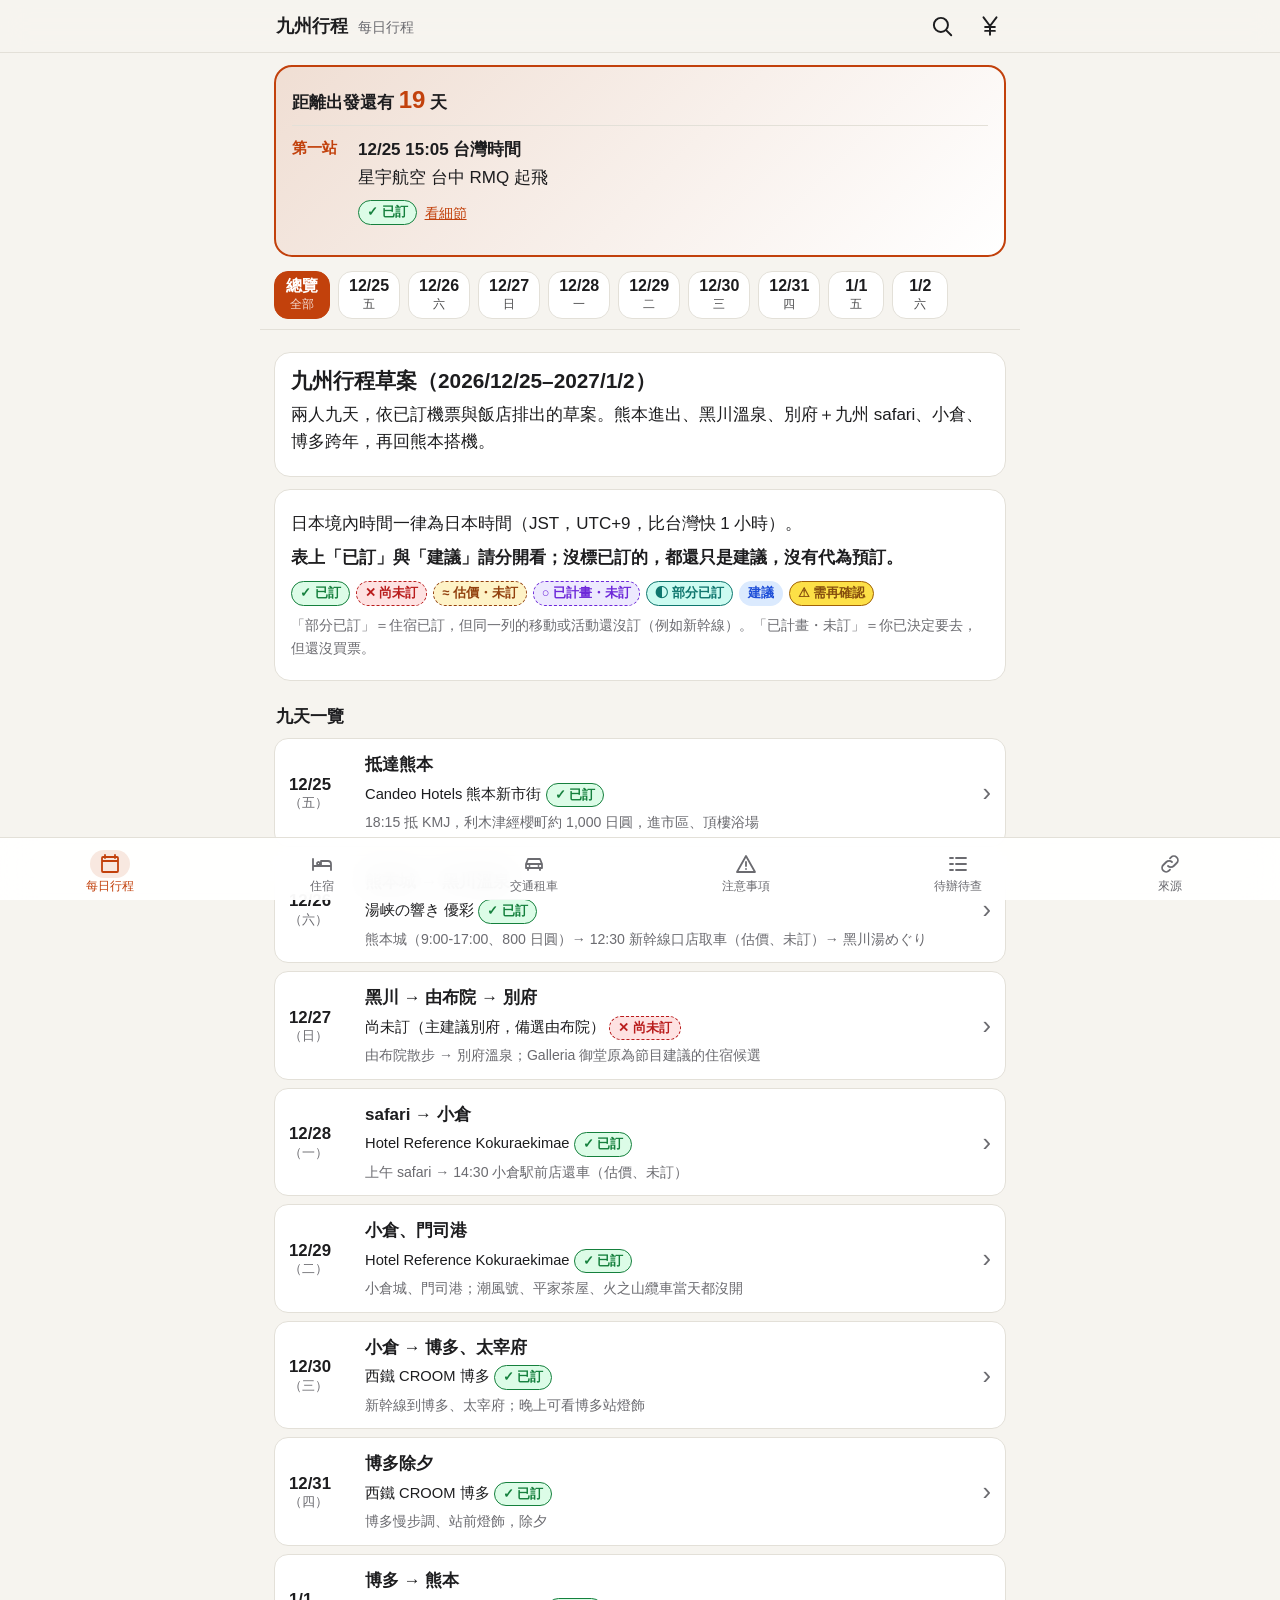
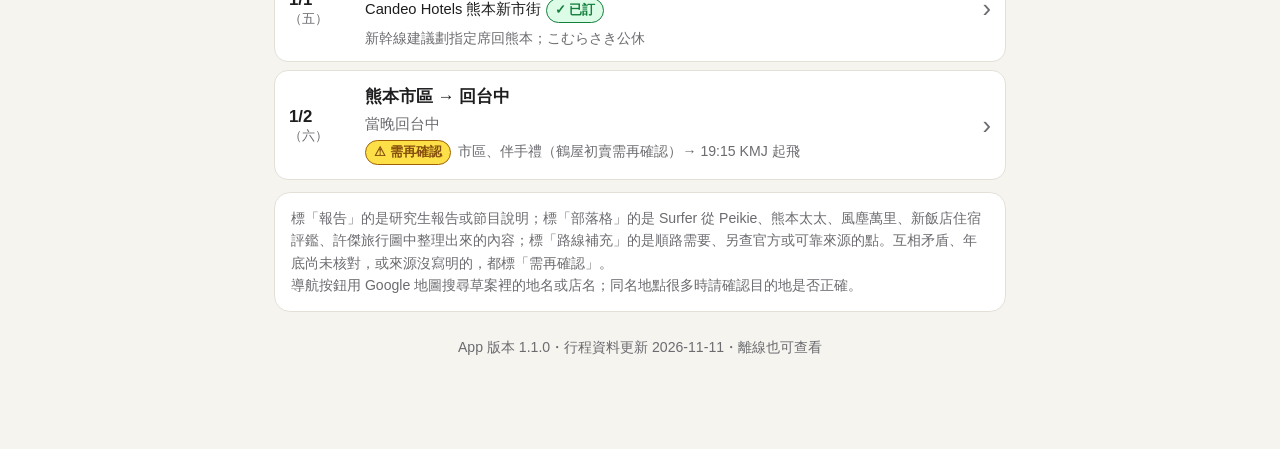
==== commit d53a0c9f: "v1.1 新增導航、現在／下一站、待辦打勾、搜尋、匯率換算 - 每個地點／住宿加 Google 地圖導航按鈕（data.json 的 maps 欄位；缺地址者顯示停用＋需再確認） - 每日行程上方「現" ====
--- a/offline.html
+++ b/offline.html
@@ -1,5 +1,5 @@
 <!doctype html>
-<html lang="zh-Hant" data-prerendered="1" data-rendered="1">
+<html lang="zh-Hant" data-prerendered="1">
 <head>
 <meta charset="utf-8">
 <meta name="viewport" content="width=device-width,initial-scale=1,viewport-fit=cover">
@@ -166,15 +166,93 @@
 .sid{grid-row:span 2;font-weight:800;color:var(--accent);text-align:center}
 .stitle{font-weight:600}.ssite{font-size:.82rem;color:var(--muted)}
 .err{border-color:var(--no)}
+
+/* ===== v1.1 ===== */
+html:not(.js) .needs-js{display:none!important}
+.top-inner{align-items:center}
+.brandwrap{display:flex;align-items:baseline;gap:10px;min-width:0}
+.hbtns{display:flex;gap:4px}
+.iconbtn{width:44px;height:44px;display:inline-flex;align-items:center;justify-content:center;border:0;border-radius:12px;background:transparent;color:var(--text);cursor:pointer;-webkit-tap-highlight-color:transparent}
+.iconbtn:active{background:var(--accent-soft)}
+.iconbtn svg{width:26px;height:26px}
+.top-inner{padding:4px 8px 4px 16px}
+.chips{top:calc(var(--safe-t) + 53px)}
+
+/* 導航按鈕 */
+.navrow{display:flex;flex-wrap:wrap;gap:6px;align-items:center;margin-top:8px}
+.navbtn{display:inline-flex;align-items:center;gap:6px;min-height:44px;padding:6px 12px;border-radius:12px;background:var(--accent);color:var(--on-accent);
+  font-weight:700;font-size:.92rem;text-decoration:none;word-break:normal;line-height:1.2}
+.navbtn svg{width:20px;height:20px;flex:0 0 auto}
+.navbtn.disabled{background:var(--line);color:var(--muted);cursor:not-allowed}
+.navbtn.big{margin-top:8px;font-size:1rem}
+.mapnote{font-size:.82rem;color:var(--muted);display:inline-flex;align-items:center;flex-wrap:wrap}
+
+/* 現在／下一站 */
+.nowcard{margin:12px 0 4px;border-radius:18px;padding:14px 16px;background:linear-gradient(135deg,var(--accent-soft),var(--card));border:2px solid var(--accent)}
+.ntitle{font-weight:800;font-size:1.05rem;margin-bottom:6px}
+.ntitle b{font-size:1.5rem;color:var(--accent)}
+.nrow{display:grid;grid-template-columns:56px 1fr;gap:10px;padding:10px 0;border-top:1px solid var(--line)}
+.nkind{font-weight:800;color:var(--accent);font-size:.95rem}
+.ntime{font-weight:700;font-variant-numeric:tabular-nums}
+.nmeta{display:flex;flex-wrap:wrap;align-items:center;margin-top:4px}
+.nfoot{margin:6px 0 0}
+.linkbtn{border:0;background:none;color:var(--accent);font:inherit;font-size:.88rem;text-decoration:underline;min-height:36px;cursor:pointer;padding:0 4px}
+
+/* 待辦打勾 */
+.todo-cb{position:absolute;opacity:0;width:1px;height:1px;pointer-events:none}
+.todo{position:relative}
+label.box{cursor:pointer;flex:0 0 30px;width:30px;height:30px;position:relative}
+label.box::before{content:"";position:absolute;inset:-8px}
+.todo-cb:checked+.box{background:var(--ok);border-color:var(--ok)}
+.todo-cb:checked+.box::after{content:"✓";color:#fff;font-weight:900}
+.todo-cb:focus-visible+.box{outline:3px solid var(--accent)}
+.todo.done .todo-text{text-decoration:line-through;color:var(--muted)}
+.todo.locked .box{opacity:.8}
+.prog-top{display:flex;justify-content:space-between;align-items:center;gap:8px}
+.prog-text{font-weight:800;font-size:1.1rem}
+.progbar{height:10px;border-radius:5px;background:var(--line);overflow:hidden;margin:10px 0 4px}
+.progbar span{display:block;height:100%;width:0;background:var(--ok);transition:width .3s}
+.btn-small{min-height:44px;padding:0 12px;border-radius:10px;border:1px solid var(--line);background:var(--card);color:var(--text);font:inherit;font-size:.88rem}
+
+/* 浮層（搜尋、匯率） */
+body.ov-open{overflow:hidden}
+.overlay{position:fixed;inset:0;z-index:50;background:var(--bg);display:flex;flex-direction:column;padding-top:var(--safe-t);padding-left:var(--safe-l);padding-right:var(--safe-r)}
+.overlay[hidden]{display:none}
+.ov-head{display:flex;gap:8px;align-items:center;padding:8px 8px 8px 14px;border-bottom:1px solid var(--line)}
+.ov-title{flex:1;font-weight:800;font-size:1.1rem}
+#search-input{flex:1;font-size:17px;min-height:44px;border-radius:12px;border:1px solid var(--line);padding:0 12px;background:var(--card);color:var(--text)}
+.ov-body{flex:1;overflow-y:auto;-webkit-overflow-scrolling:touch;padding:8px 14px calc(24px + var(--safe-b))}
+.sresults{list-style:none;padding:0;margin:0}
+.sres{display:flex;flex-direction:column;gap:2px;width:100%;text-align:left;font:inherit;color:var(--text);background:var(--card);border:1px solid var(--line);border-radius:12px;padding:10px 12px;margin:6px 0;min-height:52px;cursor:pointer}
+.swhere{font-size:.8rem;font-weight:800;color:var(--accent)}
+.stext{font-size:.95rem}
+mark{background:var(--ver-bg);color:inherit;border-radius:3px;padding:0 1px}
+.flash{animation:flash 2.4s ease-out}
+@keyframes flash{0%,40%{box-shadow:0 0 0 4px var(--accent);background:var(--accent-soft)}100%{box-shadow:0 0 0 0 transparent}}
+[data-sid]{scroll-margin-top:140px}
+
+.rlabel{display:block;font-weight:700;margin:6px 0 4px}
+.bigin{width:100%;font-size:28px;font-weight:700;min-height:56px;border-radius:12px;border:1px solid var(--line);padding:6px 12px;background:var(--bg);color:var(--text);font-variant-numeric:tabular-nums}
+.rrow{display:flex;gap:8px}.rrow .bigin{flex:1;font-size:20px}
+.btn{min-height:48px;padding:0 16px;border-radius:12px;border:0;background:var(--accent);color:var(--on-accent);font:inherit;font-weight:700;cursor:pointer}
+.btn.ghost{background:var(--card);color:var(--text);border:1px solid var(--line)}
+#rate-fetch{width:100%;margin-top:4px}
+.quick{display:grid;grid-template-columns:repeat(3,1fr);gap:8px;margin:10px 0}
+.quick .btn{padding:0 6px;font-size:.95rem;white-space:nowrap}
+.toast{position:fixed;left:0;right:0;bottom:calc(var(--tabh) + var(--safe-b) + 14px);z-index:40;display:flex;justify-content:center;pointer-events:none}
+.toast[hidden]{display:none}
+.toast button{pointer-events:auto;min-height:48px;padding:0 18px;border-radius:24px;border:0;background:var(--text);color:var(--bg);font:inherit;font-weight:700;box-shadow:0 6px 20px rgba(0,0,0,.25)}
 </style>
 <style id="dyn-style">#tab-days:checked~main #panel-days{display:block}#tab-days:checked~.tabbar label[for=tab-days]{color:var(--accent)}#tab-days:checked~.tabbar label[for=tab-days] svg{background:var(--accent-soft)}#tab-stays:checked~main #panel-stays{display:block}#tab-stays:checked~.tabbar label[for=tab-stays]{color:var(--accent)}#tab-stays:checked~.tabbar label[for=tab-stays] svg{background:var(--accent-soft)}#tab-transport:checked~main #panel-transport{display:block}#tab-transport:checked~.tabbar label[for=tab-transport]{color:var(--accent)}#tab-transport:checked~.tabbar label[for=tab-transport] svg{background:var(--accent-soft)}#tab-notices:checked~main #panel-notices{display:block}#tab-notices:checked~.tabbar label[for=tab-notices]{color:var(--accent)}#tab-notices:checked~.tabbar label[for=tab-notices] svg{background:var(--accent-soft)}#tab-todos:checked~main #panel-todos{display:block}#tab-todos:checked~.tabbar label[for=tab-todos]{color:var(--accent)}#tab-todos:checked~.tabbar label[for=tab-todos] svg{background:var(--accent-soft)}#tab-sources:checked~main #panel-sources{display:block}#tab-sources:checked~.tabbar label[for=tab-sources]{color:var(--accent)}#tab-sources:checked~.tabbar label[for=tab-sources] svg{background:var(--accent-soft)}#day-overview:checked~.daypanels .dp-overview{display:block}#day-overview:checked~.chips label[for=day-overview]{background:var(--accent);color:var(--on-accent);border-color:var(--accent)}#day-20261225:checked~.daypanels .dp-20261225{display:block}#day-20261225:checked~.chips label[for=day-20261225]{background:var(--accent);color:var(--on-accent);border-color:var(--accent)}#day-20261226:checked~.daypanels .dp-20261226{display:block}#day-20261226:checked~.chips label[for=day-20261226]{background:var(--accent);color:var(--on-accent);border-color:var(--accent)}#day-20261227:checked~.daypanels .dp-20261227{display:block}#day-20261227:checked~.chips label[for=day-20261227]{background:var(--accent);color:var(--on-accent);border-color:var(--accent)}#day-20261228:checked~.daypanels .dp-20261228{display:block}#day-20261228:checked~.chips label[for=day-20261228]{background:var(--accent);color:var(--on-accent);border-color:var(--accent)}#day-20261229:checked~.daypanels .dp-20261229{display:block}#day-20261229:checked~.chips label[for=day-20261229]{background:var(--accent);color:var(--on-accent);border-color:var(--accent)}#day-20261230:checked~.daypanels .dp-20261230{display:block}#day-20261230:checked~.chips label[for=day-20261230]{background:var(--accent);color:var(--on-accent);border-color:var(--accent)}#day-20261231:checked~.daypanels .dp-20261231{display:block}#day-20261231:checked~.chips label[for=day-20261231]{background:var(--accent);color:var(--on-accent);border-color:var(--accent)}#day-20270101:checked~.daypanels .dp-20270101{display:block}#day-20270101:checked~.chips label[for=day-20270101]{background:var(--accent);color:var(--on-accent);border-color:var(--accent)}#day-20270102:checked~.daypanels .dp-20270102{display:block}#day-20270102:checked~.chips label[for=day-20270102]{background:var(--accent);color:var(--on-accent);border-color:var(--accent)}</style>
 </head>
 <body>
-<div id="app"><input type="radio" class="sr" name="tab" id="tab-days" value="days" checked=""><input type="radio" class="sr" name="tab" id="tab-stays" value="stays"><input type="radio" class="sr" name="tab" id="tab-transport" value="transport"><input type="radio" class="sr" name="tab" id="tab-notices" value="notices"><input type="radio" class="sr" name="tab" id="tab-todos" value="todos"><input type="radio" class="sr" name="tab" id="tab-sources" value="sources"><header class="top"><div class="top-inner"><div class="brand">九州行程</div><div class="sub">每日行程</div></div></header><main><section class="panel" id="panel-days" aria-label="每日行程"><input type="radio" class="sr" name="day" id="day-overview" value="overview" checked=""><input type="radio" class="sr" name="day" id="day-20261225" value="2026-12-25"><input type="radio" class="sr" name="day" id="day-20261226" value="2026-12-26"><input type="radio" class="sr" name="day" id="day-20261227" value="2026-12-27"><input type="radio" class="sr" name="day" id="day-20261228" value="2026-12-28"><input type="radio" class="sr" name="day" id="day-20261229" value="2026-12-29"><input type="radio" class="sr" name="day" id="day-20261230" value="2026-12-30"><input type="radio" class="sr" name="day" id="day-20261231" value="2026-12-31"><input type="radio" class="sr" name="day" id="day-20270101" value="2027-01-01"><input type="radio" class="sr" name="day" id="day-20270102" value="2027-01-02"><nav class="chips" aria-label="選擇日期"><div class="chips-inner"><label class="chip" for="day-overview" data-day="overview"><span class="chip-l">總覽</span><span class="chip-w">全部</span></label><label class="chip" for="day-20261225" data-day="2026-12-25"><span class="chip-l">12/25</span><span class="chip-w">五</span></label><label class="chip" for="day-20261226" data-day="2026-12-26"><span class="chip-l">12/26</span><span class="chip-w">六</span></label><label class="chip" for="day-20261227" data-day="2026-12-27"><span class="chip-l">12/27</span><span class="chip-w">日</span></label><label class="chip" for="day-20261228" data-day="2026-12-28"><span class="chip-l">12/28</span><span class="chip-w">一</span></label><label class="chip" for="day-20261229" data-day="2026-12-29"><span class="chip-l">12/29</span><span class="chip-w">二</span></label><label class="chip" for="day-20261230" data-day="2026-12-30"><span class="chip-l">12/30</span><span class="chip-w">三</span></label><label class="chip" for="day-20261231" data-day="2026-12-31"><span class="chip-l">12/31</span><span class="chip-w">四</span></label><label class="chip" for="day-20270101" data-day="2027-01-01"><span class="chip-l">1/1</span><span class="chip-w">五</span></label><label class="chip" for="day-20270102" data-day="2027-01-02"><span class="chip-l">1/2</span><span class="chip-w">六</span></label></div></nav><div class="daypanels"><div class="daypanel dp-overview"><div class="card intro"><h2>九州行程草案（2026/12/25–2027/1/2）</h2><p>兩人九天，依已訂機票與飯店排出的草案。熊本進出、黑川溫泉、別府＋九州 safari、小倉、博多跨年，再回熊本搭機。</p><p id="countdown" class="countdown"></p></div><div class="card"><p>日本境內時間一律為日本時間（JST，UTC+9，比台灣快 1 小時）。</p><p><strong>表上「已訂」與「建議」請分開看；沒標已訂的，都還只是建議，沒有代為預訂。</strong></p><div class="legend"><span class="badge b-booked">✓ 已訂</span><span class="badge b-notBooked">✕ 尚未訂</span><span class="badge b-estimate">≈ 估價・未訂</span><span class="badge b-planned">○ 已計畫・未訂</span><span class="badge b-mixed">◐ 部分已訂</span><span class="badge b-suggested">建議</span><span class="badge b-verify">⚠ 需再確認</span></div><p class="small muted">「部分已訂」＝住宿已訂，但同一列的移動或活動還沒訂（例如新幹線）。「已計畫・未訂」＝你已決定要去，但還沒買票。</p></div><h3 class="sec">九天一覽</h3><ul class="ovlist"><li><label class="ovrow" for="day-20261225" data-goto-day="2026-12-25"><span class="ovdate">12/25<small>（五）</small></span><span class="ovbody"><span class="ovtitle">抵達熊本</span><span class="ovstay">Candeo Hotels 熊本新市街 <span class="badge b-booked">✓ 已訂</span></span><span class="ovsum">18:15 抵 KMJ，利木津經櫻町約 1,000 日圓，進市區、頂樓浴場</span></span><span class="chev">›</span></label></li><li><label class="ovrow" for="day-20261226" data-goto-day="2026-12-26"><span class="ovdate">12/26<small>（六）</small></span><span class="ovbody"><span class="ovtitle">熊本城 → 黑川溫泉</span><span class="ovstay">湯峡の響き 優彩 <span class="badge b-booked">✓ 已訂</span></span><span class="ovsum">熊本城（9:00-17:00、800 日圓）→ 12:30 新幹線口店取車（估價、未訂）→ 黑川湯めぐり</span></span><span class="chev">›</span></label></li><li><label class="ovrow" for="day-20261227" data-goto-day="2026-12-27"><span class="ovdate">12/27<small>（日）</small></span><span class="ovbody"><span class="ovtitle">黑川 → 由布院 → 別府</span><span class="ovstay">尚未訂（主建議別府，備選由布院） <span class="badge b-notBooked">✕ 尚未訂</span></span><span class="ovsum">由布院散步 → 別府溫泉；Galleria 御堂原為節目建議的住宿候選</span></span><span class="chev">›</span></label></li><li><label class="ovrow" for="day-20261228" data-goto-day="2026-12-28"><span class="ovdate">12/28<small>（一）</small></span><span class="ovbody"><span class="ovtitle">safari → 小倉</span><span class="ovstay">Hotel Reference Kokuraekimae <span class="badge b-booked">✓ 已訂</span></span><span class="ovsum">上午 safari → 14:30 小倉駅前店還車（估價、未訂）</span></span><span class="chev">›</span></label></li><li><label class="ovrow" for="day-20261229" data-goto-day="2026-12-29"><span class="ovdate">12/29<small>（二）</small></span><span class="ovbody"><span class="ovtitle">小倉、門司港</span><span class="ovstay">Hotel Reference Kokuraekimae <span class="badge b-booked">✓ 已訂</span></span><span class="ovsum">小倉城、門司港；潮風號、平家茶屋、火之山纜車當天都沒開</span></span><span class="chev">›</span></label></li><li><label class="ovrow" for="day-20261230" data-goto-day="2026-12-30"><span class="ovdate">12/30<small>（三）</small></span><span class="ovbody"><span class="ovtitle">小倉 → 博多、太宰府</span><span class="ovstay">西鐵 CROOM 博多 <span class="badge b-booked">✓ 已訂</span></span><span class="ovsum">新幹線到博多、太宰府；晚上可看博多站燈飾</span></span><span class="chev">›</span></label></li><li><label class="ovrow" for="day-20261231" data-goto-day="2026-12-31"><span class="ovdate">12/31<small>（四）</small></span><span class="ovbody"><span class="ovtitle">博多除夕</span><span class="ovstay">西鐵 CROOM 博多 <span class="badge b-booked">✓ 已訂</span></span><span class="ovsum">博多慢步調、站前燈飾，除夕</span></span><span class="chev">›</span></label></li><li><label class="ovrow" for="day-20270101" data-goto-day="2027-01-01"><span class="ovdate">1/1<small>（五）</small></span><span class="ovbody"><span class="ovtitle">博多 → 熊本</span><span class="ovstay">Candeo Hotels 熊本新市街 <span class="badge b-booked">✓ 已訂</span></span><span class="ovsum">新幹線建議劃指定席回熊本；こむらさき公休</span></span><span class="chev">›</span></label></li><li><label class="ovrow" for="day-20270102" data-goto-day="2027-01-02"><span class="ovdate">1/2<small>（六）</small></span><span class="ovbody"><span class="ovtitle">熊本市區 → 回台中</span><span class="ovstay"><span class="muted">當晚回台中</span></span><span class="ovsum"><span class="badge b-verify">⚠ 需再確認</span> 市區、伴手禮（鶴屋初賣需再確認）→ 19:15 KMJ 起飛</span></span><span class="chev">›</span></label></li></ul><div class="card small muted">標「報告」的是研究生報告或節目說明；標「部落格」的是 Surfer 從 Peikie、熊本太太、風塵萬里、新飯店住宿評鑑、許傑旅行圖中整理出來的內容；標「路線補充」的是順路需要、另查官方或可靠來源的點。互相矛盾、年底尚未核對，或來源沒寫明的，都標「需再確認」。</div></div><div class="daypanel dp-20261225"><div class="dayhead"><div class="dayhead-date">12/25（五）</div><h2>抵達熊本</h2><div class="dayhead-stay"><span class="lbl">今晚</span> <span>Candeo Hotels 熊本新市街</span> <span class="badge b-booked">✓ 已訂</span></div><div class="dayhead-base"><span class="lbl">落腳</span> 熊本市</div></div><ol class="timeline"><li class="tl st-booked"><div class="tl-time">15:05 台灣時間</div><div class="tl-body"><div class="tl-text">星宇航空 台中 RMQ 起飛</div><div class="tl-meta"><span class="badge b-booked">✓ 已訂</span><span class="cat">已訂</span></div></div></li><li class="tl st-booked"><div class="tl-time">18:15</div><div class="tl-body"><div class="tl-text">抵達阿蘇熊本機場 KMJ，入境、領行李</div><div class="tl-meta"><span class="badge b-booked">✓ 已訂</span><span class="cat">已訂</span></div></div></li><li class="tl st-suggested"><div class="tl-time">約 19:00</div><div class="tl-body"><div class="tl-text">搭機場利木津巴士到櫻町巴士總站或通町筋（約 45 分；作者搭到櫻町為 1,000 日圓）</div><div class="tl-meta"><span class="badge b-suggested">建議</span><span class="cat">建議/部落格</span></div></div></li><li class="tl st-booked"><div class="tl-time">約 20:00</div><div class="tl-body"><div class="tl-text">入住 Candeo Hotels 熊本新市街（中央區新市街 8-7）</div><div class="tl-meta"><span class="badge b-booked">✓ 已訂</span><span class="cat">已訂</span></div></div></li><li class="tl st-suggested"><div class="tl-time">晚上</div><div class="tl-body"><div class="tl-text">附近吃晚餐；泡飯店頂樓浴場看熊本城夜景</div><div class="tl-meta"><span class="badge b-suggested">建議</span><span class="cat">報告（第 247 回）</span></div></div></li></ol><h3 class="sec">提醒</h3><ul class="notes"><li class="note">空港特快只停櫻町巴士總站和通町筋，去 Candeo 可以搭這班；要去 JR 熊本站的話，不要搭空港特快。往市區的巴士在 4 號站牌。（風塵萬里 <a href="https://wind.suzukihiro.tw/kumamoto-airport/" target="_blank" rel="noopener">wind.suzukihiro.tw/kumamoto-airport</a> ；文中部分為震前資訊）<span class="refs"><a class="ref" href="https://wind.suzukihiro.tw/kumamoto-airport/" target="_blank" rel="noopener" title="風塵萬里：阿蘇熊本機場到市區交通">來源 12</a></span></li><li class="note has-verify"><span class="badge b-verify">⚠ 需再確認</span> 熊本能不能用全國通行的交通系 IC 卡，部落格說法不一：一篇寫 2024/11/15 起不能用、建議帶信用卡，另一篇寫機場巴士可以刷 IC 卡。需再確認，備好信用卡最保險。</li><li class="note has-verify"><span class="badge b-verify">⚠ 需再確認</span> 落地後時間偏晚。部落格提到附近的烤肉 和牛のたか 空（17:00-23:00，文中寫無公休）、居酒屋 あじ彩（16:00-03:00）；五郎八的最後點餐是 20:45，落地後會很趕。各店年底是否照常營業需再確認。</li><li class="note has-verify"><span class="badge b-verify">⚠ 需再確認</span> 第 280 回介紹的料理谷邸 葛籠（<a href="https://japanvibes.net/ep/280/" target="_blank" rel="noopener">japanvibes.net/ep/280</a>）是古町一間 130 年的町家旅館，不是料亭。全館 7 間房，沒有停車場；依官網，入住 15:00-21:00、退房 10:00；節目說早餐約 550 日圓。這晚和 1/1 已經訂了 Candeo，只當換住的參考。年底有沒有營業需再確認。<span class="refs"><a class="ref" href="https://japanvibes.net/ep/280/" target="_blank" rel="noopener" title="日本大特搜 第 280 回（料理谷邸 葛籠）">來源 3</a></span></li></ul><details class="blog"><summary>部落格補充（4）<span class="muted small">非草案正文，僅供參考</span></summary><ul class="notes"><li class="note"><span class="badge b-verify">⚠ 需再確認</span> 另一條路線是機場接駁車「空港ライナー」到 JR 肥後大津站，再轉 JR 到熊本站（480 円）。接駁車一天 65 班，不用預約。接駁車車資熊本太太寫 200 円、風塵萬里寫免費，說法矛盾。<div class="from">— 熊本太太 <a href="https://mmktabi.com/kumamoto-fukuoka-traffic/" target="_blank" rel="noopener">mmktabi.com/kumamoto-fukuoka-traffic</a></div></li><li class="note">焼肉 和牛のたか 空：下通 1-5-10 TT ビル 5F，市電「通町筋」站走路約 4 分鐘。營業 17:00–23:00（L.O. 22:30），無公休。可以在 HOT PEPPER 用國外手機號碼線上預約。<div class="from">— 熊本太太（2026-11-06，震後）</div></li><li class="note">五郎八（老字號鄉土料理）：花畑町 12-8 銀杏会館 B1F，17:00–22:00（L.O. 20:45），週日公休。12/25 是週五，有開，但 L.O. 很早，落地後時間會很趕。<div class="from">— Peikie 熊本系列 2 <a href="https://peikie.com/aboutkumamoto2/" target="_blank" rel="noopener">peikie.com/aboutkumamoto2</a></div></li><li class="note"><span class="badge b-old">震前</span> 居酒屋 あじ彩 熊本西銀座通り店：新市街 3-3 岡村ビル，每天 16:00–03:00，有四層樓包廂，可用平板點餐。<div class="from">— Peikie</div></li></ul><p class="small muted">「部落格補充」取自 Surfer 的部落格逐日整理，不是草案正文，僅供參考。標「震前」的是 2026 年 7 月熊本地震前寫的內容。</p></details></div><div class="daypanel dp-20261226"><div class="dayhead"><div class="dayhead-date">12/26（六）</div><h2>熊本城 → 黑川溫泉</h2><div class="dayhead-stay"><span class="lbl">今晚</span> <span>湯峡の響き 優彩</span> <span class="badge b-booked">✓ 已訂</span></div><div class="dayhead-base"><span class="lbl">落腳</span> 黑川溫泉</div></div><ol class="timeline"><li class="tl st-booked"><div class="tl-time">8:45</div><div class="tl-body"><div class="tl-text">退房（11:00 前），行李寄放櫃臺</div><div class="tl-meta"><span class="badge b-booked">✓ 已訂</span><span class="cat">已訂</span></div></div></li><li class="tl st-suggested"><div class="tl-time">9:00-11:00</div><div class="tl-body"><div class="tl-text">熊本城（9:00-17:00，高中以上 800 日圓），步行到城下町</div><div class="tl-meta"><span class="badge b-suggested">建議</span><span class="cat">報告/部落格</span></div></div></li><li class="tl st-suggested"><div class="tl-time">11:30</div><div class="tl-body"><div class="tl-text">午餐：鶴屋百貨地下二樓菅乃屋先試馬肉，或桂花拉麵、青柳本店</div><div class="tl-meta"><span class="badge b-suggested">建議</span><span class="cat">報告（熊本攻略文）</span></div></div></li><li class="tl st-estimate"><div class="tl-time">12:30</div><div class="tl-body"><div class="tl-text">取行李，到熊本新幹線口店取車（Prius 估價，尚未預訂）</div><div class="tl-meta"><span class="badge b-estimate">≈ 估價・未訂</span><span class="cat">建議（未訂）</span></div></div></li><li class="tl st-suggested"><div class="tl-time">12:45-14:40</div><div class="tl-body"><div class="tl-text">開往黑川，經阿蘇與 Milk Road 約 1 小時 50 分</div><div class="tl-meta"><span class="badge b-suggested">建議</span><span class="cat">建議</span></div></div></li><li class="tl st-suggested"><div class="tl-time">14:40</div><div class="tl-body"><div class="tl-text">旅館組合風の舎買入湯手形（1,500 日圓）</div><div class="tl-meta"><span class="badge b-suggested">建議</span><span class="cat">路線補充/部落格</span></div></div></li><li class="tl st-booked"><div class="tl-time">15:00</div><div class="tl-body"><div class="tl-text">入住湯峡の響き 優彩（訂房平台上亦稱幽京之響 由彩，同一間）</div><div class="tl-meta"><span class="badge b-booked">✓ 已訂</span><span class="cat">已訂</span></div></div></li><li class="tl st-suggested"><div class="tl-time">傍晚-21:00</div><div class="tl-body"><div class="tl-text">拿手形逛 2-3 家露天風呂</div><div class="tl-meta"><span class="badge b-suggested">建議</span><span class="cat">路線補充</span></div></div></li><li class="tl st-mixed"><div class="tl-time">晚上</div><div class="tl-body"><div class="tl-text">旅館晚餐，泡館內溫泉；竹燈活動湯明若已開始可一併看，2026 年點燈日期需再確認</div><div class="tl-meta"><span class="badge b-mixed">◐ 部分已訂</span><span class="badge b-verify">⚠ 需再確認</span><span class="cat">已訂住宿/部落格</span></div></div></li></ol><h3 class="sec">提醒</h3><ul class="notes"><li class="note has-verify"><span class="badge b-verify">⚠ 需再確認</span> 熊本城在 2026/7/28 令和 8 年熊本地震後臨時休園，8/13 重新開放，官方 9/18 公告為通常營業。Peikie 寫 9:00-17:00、最後入場 16:30、高中以上 800 日圓。城彩苑的わくわく座（湧湧座）官方先前仍寫臨時休館，現況需再確認，先不要急著買聯票。（Peikie <a href="https://peikie.com/aboutkumamoto/" target="_blank" rel="noopener">peikie.com/aboutkumamoto</a>）<span class="refs"><a class="ref" href="https://peikie.com/aboutkumamoto/" target="_blank" rel="noopener" title="Peikie：熊本系列 1（城、車道）">來源 18</a><a class="ref" href="https://kumamoto-guide.mom/kumamoto-castle/news/detail/1459" target="_blank" rel="noopener" title="熊本城 地震後開園情報（9/18）">來源 16</a></span></li><li class="note has-verify"><span class="badge b-verify">⚠ 需再確認</span> 入湯手形大人 1,500 日圓（2025 年漲價；同一篇舊文曾寫 1,300 日圓，以 1,500 為準），3 處露天風呂（其中 1 處可換飲食或伴手禮），一人一枚不能共用，有效 6 個月，所以 12/27 早上還能用。露天風呂原則禁止拍照。年底哪些館開放手形，以當天風の舎公告為準，需再確認。（風塵萬里 <a href="https://wind.suzukihiro.tw/tegata/" target="_blank" rel="noopener">wind.suzukihiro.tw/tegata</a>）<span class="refs"><a class="ref" href="https://wind.suzukihiro.tw/tegata/" target="_blank" rel="noopener" title="風塵萬里：黑川入湯手形 2025">來源 11</a><a class="ref" href="https://kurokawaonsen.or.jp/tegata/" target="_blank" rel="noopener" title="黑川溫泉 入湯手形">來源 9</a></span></li><li class="note has-verify"><span class="badge b-verify">⚠ 需再確認</span> 湯明竹燈：部落格寫每年大約 12 月中到隔年 4 月，12/26 晚上很可能看得到，但 2026 年實際點燈日期需再確認。</li><li class="note">在熊本市區開車：路面電車軌道若畫黃色實線，汽車絕對不能開進去；路口右轉時，算是綠燈也要先讓對向電車。（Peikie 熊本系列 1）<span class="refs"><a class="ref" href="https://peikie.com/aboutkumamoto/" target="_blank" rel="noopener" title="Peikie：熊本系列 1（城、車道）">來源 18</a></span></li><li class="note">優彩官網正式名稱是湯峡の響き 優彩，地址 6554-1、電話 050-3613-3567。館內浴池時段，入住時再向櫃臺確認。<span class="refs"><a class="ref" href="https://yusai.com/news.php?id=257" target="_blank" rel="noopener" title="優彩：地震後營業與交通公告">來源 13</a></span></li></ul><details class="blog"><summary>部落格補充（5）<span class="muted small">非草案正文，僅供參考</span></summary><ul class="notes"><li class="note"><span class="badge b-old">震前</span> 風の舎：導航可以輸入電話 0967-44-0076。入湯手形在這裡買，也可以拿地圖和觀光資訊；旁邊有很多停車場，也有公共廁所和付費大型置物櫃。<div class="from">— Peikie／風塵萬里</div></li><li class="note"><span class="badge b-old">震前</span> 風の舎門口會公告「當天」能用手形的旅館和可入場時間，一定要先確認。住宿客也可以帶旅館的小提袋和毛巾，用手形去泡別家；浴巾和毛巾要自己帶，小毛巾不能下水。手形只能泡男女大眾池。<div class="from">— 風塵萬里 <a href="https://wind.suzukihiro.tw/tegata/" target="_blank" rel="noopener">wind.suzukihiro.tw/tegata</a></div></li><li class="note"><span class="badge b-old">震前</span> 作者在留言區寫「冬天反而是旺季」，現場臨時找空房的機率不大。<div class="from">— 風塵萬里</div></li><li class="note"><span class="badge b-old">震前</span> 離溫泉街比較遠的旅館，晚上回去的路沒什麼燈，建議結伴，或白天先買好東西。<div class="from">— 風塵萬里</div></li><li class="note"><span class="badge b-old">震前</span> 熊本城：想仔細聽導覽留 2.5 小時，不聽導覽 30–45 分鐘就夠。<div class="from">— 新飯店住宿評鑑</div></li></ul><p class="small muted">「部落格補充」取自 Surfer 的部落格逐日整理，不是草案正文，僅供參考。標「震前」的是 2026 年 7 月熊本地震前寫的內容。</p></details></div><div class="daypanel dp-20261227"><div class="dayhead"><div class="dayhead-date">12/27（日）</div><h2>黑川 → 由布院 → 別府</h2><div class="dayhead-stay"><span class="lbl">今晚</span> <span>尚未訂（主建議別府，備選由布院）</span> <span class="badge b-notBooked">✕ 尚未訂</span></div><div class="dayhead-base"><span class="lbl">落腳</span> 別府（建議）</div></div><div class="callout warning"><div class="callout-lead">這晚還沒有住宿</div><div>12/27 住宿尚未訂。主建議住別府（節目候選 Galleria 御堂原），備選由布院。詳見「住宿」分頁。</div></div><ol class="timeline"><li class="tl st-suggested"><div class="tl-time">8:30-9:30</div><div class="tl-body"><div class="tl-text">用掉最後一張手形，早湯</div><div class="tl-meta"><span class="badge b-suggested">建議</span><span class="cat">路線補充</span></div></div></li><li class="tl st-booked"><div class="tl-time">10:00</div><div class="tl-body"><div class="tl-text">優彩退房</div><div class="tl-meta"><span class="badge b-booked">✓ 已訂</span><span class="cat">已訂</span></div></div></li><li class="tl st-suggested"><div class="tl-time">10:00-11:30</div><div class="tl-body"><div class="tl-text">走やまなみハイウェイ到由布院（約 1 小時 30 分）；冬季路況需再確認</div><div class="tl-meta"><span class="badge b-suggested">建議</span><span class="badge b-verify">⚠ 需再確認</span><span class="cat">建議</span></div></div></li><li class="tl st-suggested"><div class="tl-time">11:30-14:00</div><div class="tl-body"><div class="tl-text">由布院散步、金鱗湖、午餐</div><div class="tl-meta"><span class="badge b-suggested">建議</span><span class="cat">報告（第 420 回）</span></div></div></li><li class="tl st-suggested"><div class="tl-time">14:00-15:00</div><div class="tl-body"><div class="tl-text">開往別府</div><div class="tl-meta"><span class="badge b-suggested">建議</span><span class="cat">建議</span></div></div></li><li class="tl st-notBooked"><div class="tl-time">15:00 起</div><div class="tl-body"><div class="tl-text">入住別府（尚未訂）；時間夠可順路去別府地獄めぐり（8:00-17:00）</div><div class="tl-meta"><span class="badge b-notBooked">✕ 尚未訂</span><span class="cat">建議/部落格</span></div></div></li><li class="tl st-suggested"><div class="tl-time">晚上</div><div class="tl-body"><div class="tl-text">住宿溫泉、別府晚餐</div><div class="tl-meta"><span class="badge b-suggested">建議</span><span class="cat">建議</span></div></div></li></ol><h3 class="sec">提醒</h3><ul class="notes"><li class="note has-verify"><span class="badge b-verify">⚠ 需再確認</span> 久住花公園 12 月至 2 月休園，不要順路排。若想繞路：九重夢大吊橋 8:30-17:30（閉園前 30 分停止售票，成人 500 日圓），年底與冬季是否照常開需再確認。（許傑 <a href="https://journey.tw/yumeooturihashi/" target="_blank" rel="noopener">journey.tw/yumeooturihashi</a> 、 <a href="https://journey.tw/kujuhanakoen/" target="_blank" rel="noopener">journey.tw/kujuhanakoen</a>）<span class="refs"><a class="ref" href="https://journey.tw/yumeooturihashi/" target="_blank" rel="noopener" title="許傑：九重夢大吊橋">來源 31</a><a class="ref" href="https://journey.tw/kujuhanakoen/" target="_blank" rel="noopener" title="許傑：久住花公園（冬季休園）">來源 32</a></span></li><li class="note">報告提到金鱗湖是在秋季賞楓那集，12 月底已不是楓季，當作湖畔散步即可。部落格說清晨湖面常有霧，早上去較有氛圍；我們這天是中午前後到。</li><li class="note">由布院的 J-Tapas（晚上和牛和洋食），文中寫週三公休、週日沒列為營業日。12/27 是週日，照文章看沒開。（Peikie <a href="https://peikie.com/yufuin-j-tapas/" target="_blank" rel="noopener">peikie.com/yufuin-j-tapas</a>）</li><li class="note">別府地獄：Peikie 列的各館多數 8:00-17:00，且寫年終無休；許傑寫海地獄單館票成人 500 日圓、地獄共通券 2,200-2,500 日圓。當天年底是否仍照常，出發前再看一次較保險。<span class="refs"><a class="ref" href="http://www.beppu-jigoku.com/fee/" target="_blank" rel="noopener" title="別府地獄めぐり 營業案內">來源 29</a><a class="ref" href="https://journey.tw/beppu-jigoku/" target="_blank" rel="noopener" title="許傑：別府地獄">來源 30</a></span></li><li class="note has-verify"><span class="badge b-verify">⚠ 需再確認</span> 別府鶴見岳空中纜車：許傑同一篇對冬季（11/15-3/14）時間有 09:00-17:00 與 09:00-16:30 兩種寫法，需再確認。</li><li class="note">若想吃報告提的大分唐揚雞，第 367 回說在大分站樓上 JR 九州 Hotel Blossom 樓下可吃到，但大分站不在這條路上。</li><li class="note">12/27 是週日。報告第 464 回來賓說週日房價通常最低，可趁現在先訂可免費取消的房型。</li></ul><details class="blog"><summary>部落格補充（4）<span class="muted small">非草案正文，僅供參考</span></summary><ul class="notes"><li class="note"><span class="badge b-verify">⚠ 需再確認</span> やまなみハイウェイ冬季路況：Surfer 看的 5 站都沒有（搜尋了 やまなみ、九重、雪、凍結、冬季，都沒有路況相關的文章）。</li><li class="note">由布院：湯之坪街道（湯の坪横丁）是最熱鬧的大街；JR 由布院站月台有足湯，大人 160 日圓。<div class="from">— 許傑 <a href="https://journey.tw/go-yufuin/" target="_blank" rel="noopener">journey.tw/go-yufuin</a></div></li><li class="note">拉麵侍：湯布院町川上 3056-1，從由布院站走路 5 分鐘，10:30–21:00，用食券機點餐，午餐要排隊。<div class="from">— Peikie <a href="https://peikie.com/ramensamurai/" target="_blank" rel="noopener">peikie.com/ramensamurai</a></div></li><li class="note">地獄蒸工房 鉄輪：別府市風呂本 5 組，10:00–18:00，每週三公休。建築後方有大約 26 個免費車位，週末和假日很難停。<div class="from">— 許傑 <a href="https://journey.tw/kannawa-beppu/" target="_blank" rel="noopener">journey.tw/kannawa-beppu</a></div></li></ul><p class="small muted">「部落格補充」取自 Surfer 的部落格逐日整理，不是草案正文，僅供參考。標「震前」的是 2026 年 7 月熊本地震前寫的內容。</p></details></div><div class="daypanel dp-20261228"><div class="dayhead"><div class="dayhead-date">12/28（一）</div><h2>safari → 小倉</h2><div class="dayhead-stay"><span class="lbl">今晚</span> <span>Hotel Reference Kokuraekimae</span> <span class="badge b-booked">✓ 已訂</span></div><div class="dayhead-base"><span class="lbl">落腳</span> 北九州小倉</div></div><ol class="timeline"><li class="tl st-suggested"><div class="tl-time">8:30</div><div class="tl-body"><div class="tl-text">別府退房出發（到園區約 20 分）</div><div class="tl-meta"><span class="badge b-suggested">建議</span><span class="cat">建議</span></div></div></li><li class="tl st-planned"><div class="tl-time">9:15-12:30</div><div class="tl-body"><div class="tl-text">九州自然動物公園 African Safari：自駕繞 safari 區、ふれあい區</div><div class="tl-meta"><span class="badge b-planned">○ 已計畫・未訂</span><span class="cat">使用者已計畫</span><span class="refs"><a class="ref" href="https://africansafari.co.jp/information/" target="_blank" rel="noopener" title="African Safari 營業時間・料金">來源 5</a><a class="ref" href="https://africansafari.co.jp/access/" target="_blank" rel="noopener" title="African Safari 交通">來源 6</a></span></div></div></li><li class="tl st-suggested"><div class="tl-time">12:30-14:00</div><div class="tl-body"><div class="tl-text">東九州道北上小倉（約 1 小時 30 分），途中休息站用餐</div><div class="tl-meta"><span class="badge b-suggested">建議</span><span class="cat">建議</span></div></div></li><li class="tl st-estimate"><div class="tl-time">14:30</div><div class="tl-body"><div class="tl-text">小倉駅前店還車（Prius 估價，尚未預訂）</div><div class="tl-meta"><span class="badge b-estimate">≈ 估價・未訂</span><span class="cat">建議（未訂）</span></div></div></li><li class="tl st-booked"><div class="tl-time">15:00</div><div class="tl-body"><div class="tl-text">入住 Hotel Reference Kokuraekimae</div><div class="tl-meta"><span class="badge b-booked">✓ 已訂</span><span class="cat">已訂</span></div></div></li><li class="tl st-suggested"><div class="tl-time">晚上</div><div class="tl-body"><div class="tl-text">小倉站周邊晚餐</div><div class="tl-meta"><span class="badge b-suggested">建議</span><span class="cat">建議</span></div></div></li></ol><h3 class="sec">提醒</h3><ul class="notes"><li class="note">官方規則：safari 區全程不能下車、車窗全關、門上鎖；擔心愛車被動物碰到可改搭叢林巴士（另收費）。成人門票 2,600 日圓（宇佐市頁面，購票前再看官網）。<span class="refs"><a class="ref" href="https://africansafari.co.jp/information/" target="_blank" rel="noopener" title="African Safari 營業時間・料金">來源 5</a><a class="ref" href="https://www.city.usa.oita.jp/tourist/touristspot/touristspot2/touristspot3/10181.html" target="_blank" rel="noopener" title="宇佐市：九州自然動物公園 African Safari">來源 7</a></span></li><li class="note has-verify"><span class="badge b-verify">⚠ 需再確認</span> safari 官方寫全年無休，冬季 9:15-16:00；台風或積雪時會臨時休園，出發前一天要再看官網或打 0978-48-2331。Surfer 看的 5 個部落格都沒有 safari 實地文章，標準時間以官方為準，冬季當天是否照常開仍需再確認。<span class="refs"><a class="ref" href="https://africansafari.co.jp/information/" target="_blank" rel="noopener" title="African Safari 營業時間・料金">來源 5</a></span></li><li class="note has-verify"><span class="badge b-verify">⚠ 需再確認</span> 順路可看宇佐神宮（參拜是二禮四拍手一禮）；年底參拜和停車狀況需再確認。（許傑 <a href="https://journey.tw/usajinguu/" target="_blank" rel="noopener">journey.tw/usajinguu</a>）</li><li class="note">小倉這晚和隔晚都是 10:00 退房。</li></ul><details class="blog"><summary>部落格補充（1）<span class="muted small">非草案正文，僅供參考</span></summary><ul class="notes"><li class="note">宇佐神宮周邊有收費停車場（表參道停車場、外苑停車場），12 小時大約 300–500 日圓。<div class="from">— 許傑 <a href="https://journey.tw/usajinguu/" target="_blank" rel="noopener">journey.tw/usajinguu</a></div></li></ul><p class="small muted">「部落格補充」取自 Surfer 的部落格逐日整理，不是草案正文，僅供參考。標「震前」的是 2026 年 7 月熊本地震前寫的內容。</p></details></div><div class="daypanel dp-20261229"><div class="dayhead"><div class="dayhead-date">12/29（二）</div><h2>小倉、門司港</h2><div class="dayhead-stay"><span class="lbl">今晚</span> <span>Hotel Reference Kokuraekimae</span> <span class="badge b-booked">✓ 已訂</span></div><div class="dayhead-base"><span class="lbl">落腳</span> 北九州小倉</div></div><div class="callout warning"><div class="callout-lead">這天是週二，有幾件別排</div><div>照 Surfer 整理的部落格：潮風號觀光小火車只在 3 月到 11 月的週六、日和國定假日運行，12/29 不會開；下關平家茶屋定休日是週二，照文章看沒開；火之山纜車從 2024/11/10 停駛，預計 2027 年 3 月才恢復。若要過海去唐戶市場，建議中午前到。</div></div><ol class="timeline"><li class="tl st-suggested"><div class="tl-time">上午</div><div class="tl-body"><div class="tl-text">小倉城（官方：11-3 月 9:00-19:00，全年無休；部落格寫 9:00-18:00，年底時間需再確認）</div><div class="tl-meta"><span class="badge b-suggested">建議</span><span class="badge b-verify">⚠ 需再確認</span><span class="cat">路線補充</span><span class="refs"><a class="ref" href="https://kokura-castle.jp/schedule/" target="_blank" rel="noopener" title="小倉城 營業時間">來源 23</a></span></div></div></li><li class="tl st-suggested"><div class="tl-time">中午</div><div class="tl-body"><div class="tl-text">小倉站周邊午餐，或順路旦過市場（10:00-18:00，各店不同；年底營業需再確認）</div><div class="tl-meta"><span class="badge b-suggested">建議</span><span class="badge b-verify">⚠ 需再確認</span><span class="cat">建議/部落格</span></div></div></li><li class="tl st-suggested"><div class="tl-time">下午</div><div class="tl-body"><div class="tl-text">JR 鹿兒島本線到門司港約 15 分，逛門司港レトロ；可不走潮風號</div><div class="tl-meta"><span class="badge b-suggested">建議</span><span class="cat">路線補充/部落格</span><span class="refs"><a class="ref" href="https://www.mojiko.info/about/access.html" target="_blank" rel="noopener" title="門司港レトロ 交通">來源 24</a><a class="ref" href="https://journey.tw/go-mojiko/" target="_blank" rel="noopener" title="許傑：15 個門司港景點（含潮風號）">來源 25</a></span></div></div></li><li class="tl st-suggested"><div class="tl-time">選配</div><div class="tl-body"><div class="tl-text">走關門海底人行隧道到下關，中午前看唐戶市場，再搭聯絡船回門司港；不要排平家茶屋和火之山纜車</div><div class="tl-meta"><span class="badge b-suggested">建議</span><span class="cat">部落格</span><span class="refs"><a class="ref" href="https://journey.tw/kanmon-tonneru/" target="_blank" rel="noopener" title="許傑：關門隧道與火之山纜車">來源 26</a><a class="ref" href="https://journey.tw/karato-market/" target="_blank" rel="noopener" title="許傑：唐戶市場">來源 27</a><a class="ref" href="https://peikie.com/mojikoandfukuoka/" target="_blank" rel="noopener" title="Peikie：門司港與福岡（含平家茶屋）">來源 28</a></span></div></div></li><li class="tl st-suggested"><div class="tl-time">晚上</div><div class="tl-body"><div class="tl-text">回小倉</div><div class="tl-meta"><span class="badge b-suggested">建議</span><span class="cat">建議</span></div></div></li></ol><h3 class="sec">提醒</h3><ul class="notes"><li class="note">報告沒有小倉或北九州的景點資料，這一天以路線補充和部落格為主，可依體力改成在飯店休息。小倉城官方說活動或包場時各日時間會變，前一天再看官網。小倉城竹あかり 2026 年期間是 10/23-11/3，12 月沒有。<span class="refs"><a class="ref" href="https://kokura-castle.jp/schedule/" target="_blank" rel="noopener" title="小倉城 營業時間">來源 23</a></span></li><li class="note has-verify"><span class="badge b-verify">⚠ 需再確認</span> 門司港懷舊展望室：營業時間有 10:00-22:00 與 10:00-18:00 兩種寫法；票價有 600 日圓（2026 年票價表）與 300 日圓（舊資料）兩種說法，需再確認。作者建議晴天傍晚上去看夕陽接夜景。</li><li class="note">唐戶市場營業時間也有矛盾：許傑 2026/8 專文寫平日 5:00-15:00、假日 8:00-15:00；另一篇寫 10:00-18:00。建議以較新的專文為準，中午前去，並再確認一次。12/29 是週二，算平日。<span class="refs"><a class="ref" href="https://journey.tw/karato-market/" target="_blank" rel="noopener" title="許傑：唐戶市場">來源 27</a></span></li><li class="note has-verify"><span class="badge b-verify">⚠ 需再確認</span> 關門海底人行隧道約 780 公尺、行人免費、06:00-22:00。門司港冬季點燈期間需再確認。<span class="refs"><a class="ref" href="https://journey.tw/kanmon-tonneru/" target="_blank" rel="noopener" title="許傑：關門隧道與火之山纜車">來源 26</a></span></li></ul><details class="blog"><summary>部落格補充（4）<span class="muted small">非草案正文，僅供參考</span></summary><ul class="notes"><li class="note"><span class="badge b-verify">⚠ 需再確認</span> 旦過市場：從小倉站搭北九州單軌電車大約 3 分鐘到「旦過站」，西出口出來就是；或是穿過魚町銀天街走 8–10 分鐘。拍照前要先問店家。12/29 年底市場營業和人潮文章沒寫。<div class="from">— 許傑 <a href="https://journey.tw/tanga-market/" target="_blank" rel="noopener">journey.tw/tanga-market</a></div></li><li class="note">跨海環狀走法：門司港站 → 西鐵巴士（往田野浦方向）到「関門トンネル人道口」，或沿海濱步道走 25–30 分鐘 → 關門海底人行隧道（約 15–20 分鐘）→ 下關：御裳川公園、赤間神宮、唐戶市場 → 從唐戶碼頭搭關門聯絡船（大約 5 分鐘）回門司港。<div class="from">— 許傑 <a href="https://journey.tw/kanmon-tonneru/" target="_blank" rel="noopener">journey.tw/kanmon-tonneru</a></div></li><li class="note">「門司港一出來風很大」，冬天要多穿。<div class="from">— 風塵萬里</div></li><li class="note">門司港的特色料理是烤咖哩（焼きカレー）。<div class="from">— 風塵萬里</div></li></ul><p class="small muted">「部落格補充」取自 Surfer 的部落格逐日整理，不是草案正文，僅供參考。標「震前」的是 2026 年 7 月熊本地震前寫的內容。</p></details></div><div class="daypanel dp-20261230"><div class="dayhead"><div class="dayhead-date">12/30（三）</div><h2>小倉 → 博多、太宰府</h2><div class="dayhead-stay"><span class="lbl">今晚</span> <span>西鐵 CROOM 博多</span> <span class="badge b-booked">✓ 已訂</span></div><div class="dayhead-base"><span class="lbl">落腳</span> 福岡博多</div></div><ol class="timeline"><li class="tl st-mixed"><div class="tl-time">9:30-10:00</div><div class="tl-body"><div class="tl-text">小倉退房，新幹線到博多（約 15 分）</div><div class="tl-meta"><span class="badge b-mixed">◐ 部分已訂</span><span class="cat">已訂住宿/建議</span></div></div></li><li class="tl st-booked"><div class="tl-time">10:30</div><div class="tl-body"><div class="tl-text">行李寄放西鐵 CROOM 博多（15:00 才能入住）</div><div class="tl-meta"><span class="badge b-booked">✓ 已訂</span><span class="cat">已訂</span></div></div></li><li class="tl st-suggested"><div class="tl-time">11:30-15:30</div><div class="tl-body"><div class="tl-text">去太宰府天滿宮；可從博多巴士總站 11 號月台搭旅人號約 40 分</div><div class="tl-meta"><span class="badge b-suggested">建議</span><span class="cat">報告/部落格</span><span class="refs"><a class="ref" href="https://journey.tw/starbucks-dazaifu/" target="_blank" rel="noopener" title="許傑：太宰府交通與旅人號">來源 34</a></span></div></div></li><li class="tl st-booked"><div class="tl-time">16:00</div><div class="tl-body"><div class="tl-text">回博多入住</div><div class="tl-meta"><span class="badge b-booked">✓ 已訂</span><span class="cat">已訂</span></div></div></li><li class="tl st-suggested"><div class="tl-time">晚上</div><div class="tl-body"><div class="tl-text">水炊鍋或牛腸鍋（要事先訂位）；17:00-23:00 可看博多站前燈飾</div><div class="tl-meta"><span class="badge b-suggested">建議</span><span class="cat">報告（第 258 回）/部落格</span><span class="refs"><a class="ref" href="https://peikie.com/2026fukuokaxmax/" target="_blank" rel="noopener" title="Peikie：福岡聖誕節燈飾 2026">來源 36</a></span></div></div></li></ol><h3 class="sec">提醒</h3><ul class="notes"><li class="note has-verify"><span class="badge b-verify">⚠ 需再確認</span> 太宰府選在 12/30 去，是為了避開除夕到正月的初詣人潮。許傑寫天滿宮 6:30-19:00，年底與元旦特別參拜時間需再確認。年底人潮和交通管制，5 個部落格都沒寫具體數字，需再確認。</li><li class="note">交通還可以從天神轉西鐵（約 30 分）。開車的話，表參道是步行街，車子進不去；這天已還車，不影響。（許傑 <a href="https://journey.tw/starbucks-dazaifu/" target="_blank" rel="noopener">journey.tw/starbucks-dazaifu</a>）<span class="refs"><a class="ref" href="https://journey.tw/starbucks-dazaifu/" target="_blank" rel="noopener" title="許傑：太宰府交通與旅人號">來源 34</a><a class="ref" href="https://dazaifu.org/access/" target="_blank" rel="noopener" title="太宰府觀光協會 交通">來源 33</a></span></li><li class="note has-verify"><span class="badge b-verify">⚠ 需再確認</span> 光の街・博多（博多站前廣場，主燈 HAKATARIUM）：2026/11/3-2027/1/11，點燈 17:00-23:00。12/30、12/31、1/1 晚上都還在點。跨年夜與元旦有沒有特別時間，文中沒寫，需再確認。博多聖誕市集只到 12/25，這兩天已經結束。（Peikie <a href="https://peikie.com/2026fukuokaxmax/" target="_blank" rel="noopener">peikie.com/2026fukuokaxmax</a>）<span class="refs"><a class="ref" href="https://peikie.com/2026fukuokaxmax/" target="_blank" rel="noopener" title="Peikie：福岡聖誕節燈飾 2026">來源 36</a></span></li><li class="note has-verify"><span class="badge b-verify">⚠ 需再確認</span> 醜比頭 × ACROS 福岡「醜比頭之森」：天神 ACROS，2026/11/6-2027/1/31，18:00-22:00（最後入場 21:30，成人 1,800 日圓），年底休館日需再確認。<span class="refs"><a class="ref" href="https://peikie.com/2026fukuokaxmax/" target="_blank" rel="noopener" title="Peikie：福岡聖誕節燈飾 2026">來源 36</a></span></li><li class="note">報告第 258 回只建議提早訂水炊鍋、牛腸鍋名店，沒有列店名；店家請另選後確認年末營業日。海鳴拉麵本店週三公休，12/30 不要排那間本店。</li></ul><details class="blog"><summary>部落格補充（3）<span class="muted small">非草案正文，僅供參考</span></summary><ul class="notes"><li class="note"><span class="badge b-verify">⚠ 需再確認</span> 京から鰻 太宰府天満宮裏本店：文章標題和內文都寫「目前因為火災休業中」（最後更新 2025-06-15），現況需再確認。<div class="from">— Peikie <a href="https://peikie.com/kyokaraunagi/" target="_blank" rel="noopener">peikie.com/kyokaraunagi</a></div></li><li class="note">光の街・博多最佳拍攝點是從車站大樓二樓的空中花園往下拍。<div class="from">— Peikie <a href="https://peikie.com/2026fukuokaxmax/" target="_blank" rel="noopener">peikie.com/2026fukuokaxmax</a></div></li><li class="note"><span class="badge b-verify">⚠ 需再確認</span> 作者建議的一晚散步路線：17:00 博多站前 → 18:30 中洲であい橋 → 19:30 貴賓館和天神中央公園 → 20:30 去中洲屋台或吃水炊、牛腸鍋。中洲であい橋、舊福岡縣公會堂貴賓館的燈飾期間文中沒寫。<div class="from">— Peikie <a href="https://peikie.com/2026fukuokaxmax/" target="_blank" rel="noopener">peikie.com/2026fukuokaxmax</a></div></li></ul><p class="small muted">「部落格補充」取自 Surfer 的部落格逐日整理，不是草案正文，僅供參考。標「震前」的是 2026 年 7 月熊本地震前寫的內容。</p></details></div><div class="daypanel dp-20261231"><div class="dayhead"><div class="dayhead-date">12/31（四）</div><h2>博多除夕</h2><div class="dayhead-stay"><span class="lbl">今晚</span> <span>西鐵 CROOM 博多</span> <span class="badge b-booked">✓ 已訂</span></div><div class="dayhead-base"><span class="lbl">落腳</span> 福岡博多</div></div><ol class="timeline"><li class="tl st-suggested"><div class="tl-time">上午</div><div class="tl-body"><div class="tl-text">睡晚一點，博多站周邊散步（報告第 423、424 回講博多站的故事）</div><div class="tl-meta"><span class="badge b-suggested">建議</span><span class="cat">報告</span></div></div></li><li class="tl st-suggested"><div class="tl-time">下午</div><div class="tl-body"><div class="tl-text">自由購物或回飯店休息</div><div class="tl-meta"><span class="badge b-suggested">建議</span><span class="cat">建議</span></div></div></li><li class="tl st-suggested"><div class="tl-time">17:00 起</div><div class="tl-body"><div class="tl-text">博多站前燈飾仍點到 23:00；也可順路看天神 ACROS 燈飾</div><div class="tl-meta"><span class="badge b-suggested">建議</span><span class="cat">部落格</span><span class="refs"><a class="ref" href="https://peikie.com/2026fukuokaxmax/" target="_blank" rel="noopener" title="Peikie：福岡聖誕節燈飾 2026">來源 36</a></span></div></div></li><li class="tl st-suggested"><div class="tl-time">晚上</div><div class="tl-body"><div class="tl-text">跨年晚餐要先訂；神社跨年參拜人潮很多</div><div class="tl-meta"><span class="badge b-suggested">建議</span><span class="cat">建議</span></div></div></li></ol><h3 class="sec">提醒</h3><ul class="notes"><li class="note has-verify"><span class="badge b-verify">⚠ 需再確認</span> 除夕和元旦很多餐廳、商店會提早打烊或休息，這天刻意排得鬆，也預留給前幾天沒走完的地方。2026 跨 2027 的博多跨年活動，5 個部落格只有 Peikie 2023-2024 的舊資料，不能當成這一年的班表，需再確認。</li></ul><details class="blog"><summary>部落格補充（2）<span class="muted small">非草案正文，僅供參考</span></summary><ul class="notes"><li class="note">福岡有「三社參拜（三社参り）」的習俗，新年要參拜三間神社，一般在元旦或除夕夜去。<div class="from">— Peikie <a href="https://peikie.com/japan2024/" target="_blank" rel="noopener">peikie.com/japan2024</a></div></li><li class="note">習俗：12/31 晚上吃「年越しそば」（跨年蕎麥麵）。<div class="from">— Peikie <a href="https://peikie.com/japan2024/" target="_blank" rel="noopener">peikie.com/japan2024</a></div></li></ul><p class="small muted">「部落格補充」取自 Surfer 的部落格逐日整理，不是草案正文，僅供參考。標「震前」的是 2026 年 7 月熊本地震前寫的內容。</p></details></div><div class="daypanel dp-20270101"><div class="dayhead"><div class="dayhead-date">1/1（五）</div><h2>博多 → 熊本</h2><div class="dayhead-stay"><span class="lbl">今晚</span> <span>Candeo Hotels 熊本新市街</span> <span class="badge b-booked">✓ 已訂</span></div><div class="dayhead-base"><span class="lbl">落腳</span> 熊本市</div></div><ol class="timeline"><li class="tl st-mixed"><div class="tl-time">11:00 前</div><div class="tl-body"><div class="tl-text">CROOM 退房，新幹線到熊本（最快 32 分）；連假期間建議先劃指定席</div><div class="tl-meta"><span class="badge b-mixed">◐ 部分已訂</span><span class="cat">已訂住宿/部落格</span></div></div></li><li class="tl st-booked"><div class="tl-time">中午</div><div class="tl-body"><div class="tl-text">行李寄放 Candeo（15:00 入住）</div><div class="tl-meta"><span class="badge b-booked">✓ 已訂</span><span class="cat">已訂</span></div></div></li><li class="tl st-suggested"><div class="tl-time">13:00-16:00</div><div class="tl-body"><div class="tl-text">熊本城元旦特別公開（若 2027 年照往例）；或改走城下町與新町、搭路面電車</div><div class="tl-meta"><span class="badge b-suggested">建議</span><span class="cat">報告（熊本攻略文）</span><span class="refs"><a class="ref" href="https://www.city.kumamoto.jp/kiji00368355/index.html" target="_blank" rel="noopener" title="熊本市：熊本城年末年始（2025-26）">來源 17</a></span></div></div></li><li class="tl st-mixed"><div class="tl-time">晚上</div><div class="tl-body"><div class="tl-text">入住 Candeo，頂樓浴場</div><div class="tl-meta"><span class="badge b-mixed">◐ 部分已訂</span><span class="cat">已訂/報告（第 247 回）</span></div></div></li></ol><h3 class="sec">提醒</h3><ul class="notes"><li class="note">熊本太太寫：若不是連假節期，自由席通常有位子；1/1 正好是連假，前提不成立，建議劃指定席。（<a href="https://mmktabi.com/kumamoto-fukuoka-traffic/" target="_blank" rel="noopener">mmktabi.com/kumamoto-fukuoka-traffic</a>）<span class="refs"><a class="ref" href="https://mmktabi.com/kumamoto-fukuoka-traffic/" target="_blank" rel="noopener" title="熊本太太：福岡到熊本交通">來源 20</a></span></li><li class="note">こむらさき（熊本拉麵發源店之一）定休日寫日本年末年初的新年，1/1 和 1/2 都不要排。（Peikie <a href="https://peikie.com/aboutkumamoto2/" target="_blank" rel="noopener">peikie.com/aboutkumamoto2</a>）<span class="refs"><a class="ref" href="https://peikie.com/aboutkumamoto2/" target="_blank" rel="noopener" title="Peikie：熊本系列 2（含こむらさき公休）">來源 19</a></span></li><li class="note has-verify"><span class="badge b-verify">⚠ 需再確認</span> 熊本城 2025-26 年的做法是 12/29 休園、12/30-31 開園、1/1 9:00-17:00 特別公開且免費入園；2026-27 年的公告還沒出，需再確認。元旦參拜與免費入園人潮多，12/26 已看過城的話這天可以只走外圍。<span class="refs"><a class="ref" href="https://www.city.kumamoto.jp/kiji00368355/index.html" target="_blank" rel="noopener" title="熊本市：熊本城年末年始（2025-26）">來源 17</a></span></li></ul><details class="blog"><summary>部落格補充（1）<span class="muted small">非草案正文，僅供參考</span></summary><ul class="notes"><li class="note"><span class="badge b-verify">⚠ 需再確認</span> Peikie 介紹「行李托運＋市電 24 小時乘車券」套票，只在網頁版 App「QUICK TRIP」賣；行李在熊本站的黑貓宅急便熊本車站營業所寄放，可以送到飯店。元旦有沒有服務文章沒寫。<div class="from">— Peikie 熊本系列 1 <a href="https://peikie.com/aboutkumamoto/" target="_blank" rel="noopener">peikie.com/aboutkumamoto</a></div></li></ul><p class="small muted">「部落格補充」取自 Surfer 的部落格逐日整理，不是草案正文，僅供參考。標「震前」的是 2026 年 7 月熊本地震前寫的內容。</p></details></div><div class="daypanel dp-20270102"><div class="dayhead"><div class="dayhead-date">1/2（六）</div><h2>熊本市區 → 回台中</h2><div class="dayhead-stay"><span class="lbl">今晚</span> <span>—（當晚搭機回台中）</span></div><div class="dayhead-base"><span class="lbl">落腳</span> —</div></div><ol class="timeline"><li class="tl st-suggested"><div class="tl-time">上午</div><div class="tl-body"><div class="tl-text">上通、下通商店街，鶴屋百貨（可合併退稅）</div><div class="tl-meta"><span class="badge b-suggested">建議</span><span class="cat">報告（熊本攻略文，PR）</span></div></div></li><li class="tl st-booked"><div class="tl-time">11:00 前</div><div class="tl-body"><div class="tl-text">Candeo 退房，行李寄放</div><div class="tl-meta"><span class="badge b-booked">✓ 已訂</span><span class="cat">已訂</span></div></div></li><li class="tl st-suggested"><div class="tl-time">中午</div><div class="tl-body"><div class="tl-text">午餐：Katsukura、桂花拉麵或青柳本店；伴手禮辛子蓮藕、蜂樂饅頭。不要排こむらさき。</div><div class="tl-meta"><span class="badge b-suggested">建議</span><span class="cat">報告（熊本攻略文）</span></div></div></li><li class="tl st-suggested"><div class="tl-time">15:30</div><div class="tl-body"><div class="tl-text">取行李，櫻町巴士總站搭利木津巴士（45-55 分）</div><div class="tl-meta"><span class="badge b-suggested">建議</span><span class="cat">建議</span><span class="refs"><a class="ref" href="https://www.kumamoto-airport.co.jp/access/" target="_blank" rel="noopener" title="阿蘇熊本機場 交通">來源 21</a></span></div></div></li><li class="tl st-suggested"><div class="tl-time">約 16:30</div><div class="tl-body"><div class="tl-text">抵達 KMJ，報到出境</div><div class="tl-meta"><span class="badge b-suggested">建議</span><span class="cat">建議</span></div></div></li><li class="tl st-booked"><div class="tl-time">19:15</div><div class="tl-body"><div class="tl-text">星宇航空 KMJ 起飛，21:05 台灣時間抵台中</div><div class="tl-meta"><span class="badge b-booked">✓ 已訂</span><span class="cat">已訂</span></div></div></li></ol><h3 class="sec">提醒</h3><ul class="notes"><li class="note has-verify"><span class="badge b-verify">⚠ 需再確認</span> 鶴屋：先前草案曾寫 2026 年的初賣在 1/2、提早約 1 小時開店；2027 年日程還沒公布。Surfer 看的 5 個部落格都沒寫營業時間或初賣，需再確認。當天可能會排隊與擁擠。</li><li class="note">熊本伴手禮建議在市區先買好。風塵萬里寫國際線免稅店很小，熊本的反而少（該文為震前資訊）。<span class="refs"><a class="ref" href="https://wind.suzukihiro.tw/kumamoto-airport/" target="_blank" rel="noopener" title="風塵萬里：阿蘇熊本機場到市區交通">來源 12</a></span></li><li class="note has-verify"><span class="badge b-verify">⚠ 需再確認</span> 各餐廳 1/2 是否營業要再查。</li></ul><details class="blog"><summary>部落格補充（1）<span class="muted small">非草案正文，僅供參考</span></summary><ul class="notes"><li class="note"><span class="badge b-old">震前</span> 過安檢後可以進國內線管制區的商店和餐廳，但起飛前 60 分鐘要回來再安檢一次，在那裡買的液體不能超過 100ml。<div class="from">— 風塵萬里 <a href="https://wind.suzukihiro.tw/kumamoto-airport/" target="_blank" rel="noopener">wind.suzukihiro.tw/kumamoto-airport</a></div></li></ul><p class="small muted">「部落格補充」取自 Surfer 的部落格逐日整理，不是草案正文，僅供參考。標「震前」的是 2026 年 7 月熊本地震前寫的內容。</p></details></div></div></section><section class="panel" id="panel-stays" aria-label="住宿"><h2 class="ptitle">住宿</h2><ul class="cards"><li class="card stay st-booked"><div class="stay-top"><span class="stay-n">12/25（五）</span><span class="badge b-booked">✓ 已訂</span></div><div class="stay-name">Candeo Hotels 熊本新市街</div><div class="muted">熊本市・Booking.com</div><ul class="notes compact"><li class="note">地址：中央區新市街 8-7</li><li class="note">約 20:00 入住；頂樓浴場可看熊本城夜景（報告第 247 回）</li></ul></li><li class="card stay st-booked"><div class="stay-top"><span class="stay-n">12/26（六）</span><span class="badge b-booked">✓ 已訂</span></div><div class="stay-name">湯峡の響き 優彩</div><div class="muted">黑川溫泉・Agoda</div><ul class="notes compact"><li class="note">訂房平台上亦稱幽京之響 由彩，同一間</li><li class="note">地址 6554-1、電話 050-3613-3567</li><li class="note">15:00 入住；12/27 10:00 退房</li><li class="note">館內浴池時段，入住時再向櫃臺確認。</li></ul><span class="refs"><a class="ref" href="https://yusai.com/news.php?id=257" target="_blank" rel="noopener" title="優彩：地震後營業與交通公告">來源 13</a></span></li><li class="card stay st-notBooked hl"><div class="stay-top"><span class="stay-n">12/27（日）</span><span class="badge b-notBooked">✕ 尚未訂</span></div><div class="stay-name">尚未訂</div><div class="muted">別府（建議）／由布院（備選）</div><ul class="notes compact"><li class="note">主建議住別府（節目候選 Galleria 御堂原），備選由布院。年底房價與空房都還沒查，也還沒訂。</li></ul></li><li class="card stay st-booked"><div class="stay-top"><span class="stay-n">12/28（一）、12/29（二）</span><span class="badge b-booked">✓ 已訂</span></div><div class="stay-name">Hotel Reference Kokuraekimae</div><div class="muted">北九州小倉・Agoda</div><ul class="notes compact"><li class="note">15:00 入住</li><li class="note">小倉這晚和隔晚都是 10:00 退房。</li></ul></li><li class="card stay st-booked"><div class="stay-top"><span class="stay-n">12/30（三）、12/31（四）</span><span class="badge b-booked">✓ 已訂</span></div><div class="stay-name">西鐵 CROOM 博多</div><div class="muted">福岡博多・Agoda，地址待補</div><ul class="notes compact"><li class="note">15:00 才能入住；12/30 10:30 可先寄放行李</li><li class="note">1/1 11:00 前退房</li></ul></li><li class="card stay st-booked"><div class="stay-top"><span class="stay-n">1/1（五）</span><span class="badge b-booked">✓ 已訂</span></div><div class="stay-name">Candeo Hotels 熊本新市街</div><div class="muted">熊本市・Agoda</div><ul class="notes compact"><li class="note">15:00 入住，中午可先寄放行李</li><li class="note">1/2 11:00 前退房</li></ul></li></ul><h3 class="sec">12/27 住宿與 safari 怎麼排 <span class="badge b-notBooked">✕ 尚未訂</span></h3><div class="callout info"><div class="callout-lead">主建議：12/27 住別府，12/28 一早去 safari 再北上小倉</div><div>safari（九州自然動物公園 African Safari，大分縣宇佐市安心院町）就在別府、由布院的高速公路出口旁，又剛好在往小倉的路上。12/28 9:15 開園就進去，玩到 12:30 左右出發，約 14:00-14:30 到小倉，趕得上 14:30 還車和 15:00 入住，不用在黑川退房那天匆忙。這是希望去到 safari 的主排法，12/27 住宿仍尚未訂。</div></div><div class="table-wrap"><table><thead><tr><th></th><th>主建議：別府</th><th>備選：由布院</th></tr></thead><tbody><tr><th scope="row">報告依據</th><td>第 105、315 回：ANA 洲際別府；第 458 回：Galleria 御堂原（面別府灣、房間掛流溫泉）</td><td>第 420 回：金鱗湖；第 315 回：ENOWA YUFUIN、亀の井別荘列米其林名單</td></tr><tr><th scope="row">到 safari</th><td>別府 IC 約 20 分</td><td>由布岳 Smart IC 約 10 分</td></tr><tr><th scope="row">到小倉</th><td>較順，在東九州道上</td><td>多繞一段，但仍可行</td></tr><tr><th scope="row">適合</th><td>想泡海景溫泉、有地獄めぐり可選</td><td>想要小鎮氛圍、晚上安靜</td></tr></tbody></table></div><div class="card cand"><div class="stay-top"><span class="stay-n">節目候選</span><span class="badge b-notBooked">✕ 尚未訂</span></div><div class="stay-name">Galleria 御堂原（GALLERIA MIDOBARU）</div><p><span class="badge b-verify">⚠ 需再確認</span> 來自研究生轉出的第 458 回（<a href="https://japanvibes.net/ep/458/" target="_blank" rel="noopener">japanvibes.net/ep/458</a>），只是 12/27 的住宿候選，不是訂單。別府當地公司經營的藝廊飯店，來賓說每間房都有源泉掛流溫泉，也都面向別府灣。節目說房價大約 3 到 4 萬日圓，但沒講清楚是一晚還是一人、有沒有含餐。缺點是溫泉很濃，浴室金屬被侵蝕，房間偏潮濕；來賓建議晴天去看光影。年底房價和空房都還沒查，需再確認。</p><span class="refs"><a class="ref" href="https://japanvibes.net/ep/458/" target="_blank" rel="noopener" title="日本大特搜 第 458 回（Galleria 御堂原）">來源 2</a></span></div><div class="card cand"><div class="stay-top"><span class="stay-n">部落格選項</span><span class="badge b-notBooked">✕ 尚未訂</span></div><div class="stay-name">御宿野乃 別府八湯（Dormy Inn 系列）</div><p><span class="badge b-verify">⚠ 需再確認</span> 飯店停車場每晚 1,200 日圓，附近 Times 停車場 24 小時 300-600 日圓；有免費私湯和頂樓展望大浴場。也只是另一個可比較的選項，年底空房與價格需再確認。（新飯店住宿評鑑，<a href="https://goodhotelreview.com/japan/beppu-hatto-onyado-nono/" target="_blank" rel="noopener">goodhotelreview.com/japan/beppu-hatt…</a>）</p><span class="refs"><a class="ref" href="https://goodhotelreview.com/japan/beppu-hatto-onyado-nono/" target="_blank" rel="noopener" title="新飯店住宿評鑑：御宿野乃 別府八湯">來源 37</a></span></div><ul class="notes"><li class="note">另一種排法：12/27 黑川 10:00 退房直接開去 safari（中午前後到），玩到 15:00 左右再進別府；12/28 早上逛別府再去小倉。冬季園區 15:30 停止受理、safari 區 15:30 最後入園、16:00 閉園，下午才到會很趕。</li><li class="note">12/27 是週日。報告第 464 回來賓說週日房價通常最低，可趁現在先訂可免費取消的房型。</li><li class="note">久住花公園每年 12/1 到 2 月底全面休園，12/27 不要排。（許傑 <a href="https://journey.tw/kujuhanakoen/" target="_blank" rel="noopener">journey.tw/kujuhanakoen</a>）<span class="refs"><a class="ref" href="https://journey.tw/kujuhanakoen/" target="_blank" rel="noopener" title="許傑：久住花公園（冬季休園）">來源 32</a></span></li></ul><h3 class="sec">其他換住參考（未訂）</h3><ul class="notes"><li class="note has-verify"><span class="badge b-verify">⚠ 需再確認</span> 料理谷邸 葛籠（第 280 回，<a href="https://japanvibes.net/ep/280/" target="_blank" rel="noopener">japanvibes.net/ep/280</a>）：古町一間 130 年的町家旅館，全館 7 間房，沒有停車場；依官網，入住 15:00-21:00、退房 10:00。12/25 和 1/1 已經訂了 Candeo，只當換住的參考。年底有沒有營業需再確認。<span class="refs"><a class="ref" href="https://japanvibes.net/ep/280/" target="_blank" rel="noopener" title="日本大特搜 第 280 回（料理谷邸 葛籠）">來源 3</a></span></li></ul></section><section class="panel" id="panel-transport" aria-label="交通租車"><h2 class="ptitle">交通與租車</h2><h3 class="sec">機票</h3><ul class="cards"><li class="card flight"><div class="stay-top"><span class="stay-n">去程</span><span class="badge b-booked">✓ 已訂</span></div><div>12/25 星宇航空 台中 RMQ 15:05（台灣時間）→ 阿蘇熊本機場 KMJ 18:15</div></li><li class="card flight"><div class="stay-top"><span class="stay-n">回程</span><span class="badge b-booked">✓ 已訂</span></div><div>1/2 星宇航空 KMJ 19:15 → 台中 RMQ 21:05（台灣時間）</div></li></ul><h3 class="sec">租車 <span class="badge b-estimate">≈ 估價・未訂</span></h3><div class="callout warning"><div class="callout-lead">這是估價，不是訂單</div><div>來自租車 bot，按 Toyota Rent a Car 官網在 2026/11/10（台北時間）的試算。尚未預訂，也還沒付款。官網：<a href="https://rent.toyota.co.jp/" target="_blank" rel="noopener">rent.toyota.co.jp</a></div></div><dl class="props"><div class="prop"><dt>車種</dt><dd>Prius 2.0，車種指定</dd></div><div class="prop"><dt>取車</dt><dd>12/26 12:30，熊本新幹線口店（096-211-0100，營業 8:00-20:00）</dd></div><div class="prop"><dt>還車</dt><dd>12/28 14:30，小倉駅前店（093-511-0100）；異地還車</dd></div><div class="prop"><dt>估價總額</dt><dd>52,910 日圓（含稅） = 基價 30,360 + 異地還車 15,400 + 免責 3,300 + NOC/車種指定 3,850</dd></div><div class="prop"><dt>估價未含</dt><dd>ETC 卡 550 日圓；雪胎參考價 2,200 日圓/24 小時（庫存已用郵件確認有貨，實際加價以訂時為準）</dd></div><div class="prop"><dt>付款</dt><dd>只收信用卡</dd></div><div class="prop imp"><dt>駕照提醒</dt><dd>台灣核發的國際駕照在日本無效，要另外準備台灣駕照的日文譯本。</dd></div><div class="prop"><dt>自駕段</dt><dd>熊本 → 黑川 → 由布院 → 別府 → safari → 小倉。</dd></div><div class="prop"><dt>不開車的段</dt><dd>小倉 → 博多 → 熊本搭新幹線；熊本市區 ↔ 機場搭機場利木津巴士。城市裡不需要車。</dd></div><div class="prop"><dt>為什麼這樣切</dt><dd>報告第 11 回說黑川溫泉等地不開車較難抵達；safari 官方也以車子自駕繞行為主。城市段開車反而要找停車。</dd></div><div class="prop imp"><dt>冬季裝備</dt><dd>黑川位在高地，官方旅館頁提醒 12-2 月可能積雪結冰，需要雪胎或雪鍊；safari 的別府灣、由布岳 Smart IC 只收 ETC 車。若要訂車，這兩項要一併確認。</dd></div></dl><span class="refs"><a class="ref" href="https://rent.toyota.co.jp/" target="_blank" rel="noopener" title="Toyota Rent a Car 官網（Prius 估價來源）">來源 4</a></span><h3 class="sec">各段移動時間</h3><div class="table-wrap"><table><thead><tr><th>路段</th><th>自駕（約）</th><th>大眾運輸（約）</th></tr></thead><tbody><tr><th scope="row">熊本市區 → 黑川溫泉</th><td>1 小時 50 分（經阿蘇、Milk Road）</td><td>九州橫斷巴士由熊本站直達約 3 小時</td></tr><tr><th scope="row">黑川 → 由布院</th><td>約 1 小時 30 分（到湯布院 IC，經やまなみハイウェイ）</td><td>九州橫斷巴士約 1 小時 37 分</td></tr><tr><th scope="row">由布院/別府 → safari</th><td>由布岳 Smart IC 約 10 分、別府 IC 約 20 分</td><td>別府站西口龜之井巴士約 50 分</td></tr><tr><th scope="row">黑川 → safari（直達）</th><td>約 1 小時 30 分-2 小時（推估）</td><td>需經由布院、別府轉車，半天以上</td></tr><tr><th scope="row">safari → 小倉</th><td>約 1 小時 30 分（東九州道）</td><td>巴士回別府約 50 分 + 特急音速號約 1 小時 10-25 分</td></tr><tr><th scope="row">小倉 → 博多</th><td>約 1 小時-1 小時 10 分</td><td>新幹線約 15 分</td></tr><tr><th scope="row">博多 → 熊本</th><td>約 1 小時 10-30 分</td><td>新幹線最快 32 分</td></tr><tr><th scope="row">熊本市區 → 機場 KMJ</th><td>計程車約 40 分</td><td>利木津巴士：櫻町巴士總站特快 45 分/一般 55 分</td></tr></tbody></table></div><p class="small"><span class="badge b-verify">⚠ 需再確認</span> 「黑川 → safari 直達」沒有官方數字，是依黑川旅館標的「別府約 1 小時 30 分」加上 safari 官方「別府 IC 約 20 分」推估。其他時間取自黑川溫泉官方、各旅館交通頁、safari 官方、宇佐市、阿蘇熊本機場官方與 JR 九州時刻，實際以當天路況與班表為準。やまなみハイウェイ的冬季路況，Surfer 看的 5 個部落格都沒寫，出發前需再確認。</p><span class="refs"><a class="ref" href="https://kurokawaonsen.or.jp/access/" target="_blank" rel="noopener" title="黑川溫泉 交通">來源 10</a><a class="ref" href="https://kounoyu.jp/access.html" target="_blank" rel="noopener" title="旅館こうの湯 交通（車程）">來源 14</a><a class="ref" href="https://africansafari.co.jp/access/" target="_blank" rel="noopener" title="African Safari 交通">來源 6</a><a class="ref" href="https://www.city.usa.oita.jp/tourist/touristspot/touristspot2/touristspot3/10181.html" target="_blank" rel="noopener" title="宇佐市：九州自然動物公園 African Safari">來源 7</a><a class="ref" href="https://www.kumamoto-airport.co.jp/access/" target="_blank" rel="noopener" title="阿蘇熊本機場 交通">來源 21</a><a class="ref" href="https://www.jrkyushu.co.jp/common/inc/news/newtopics/__icsFiles/afieldfile/2026/09/04/20260831_Kyushu_Shinkansen_Timetable_Effective_September_18.pdf" target="_blank" rel="noopener" title="JR 九州：九州新幹線 9/18 起變更時刻">來源 22</a></span><h3 class="sec">交通提醒</h3><ul class="notes"><li class="note">空港特快只停櫻町巴士總站和通町筋，去 Candeo 可以搭這班；要去 JR 熊本站的話，不要搭空港特快。往市區的巴士在 4 號站牌。（風塵萬里 <a href="https://wind.suzukihiro.tw/kumamoto-airport/" target="_blank" rel="noopener">wind.suzukihiro.tw/kumamoto-airport</a> ；文中部分為震前資訊）<span class="refs"><a class="ref" href="https://wind.suzukihiro.tw/kumamoto-airport/" target="_blank" rel="noopener" title="風塵萬里：阿蘇熊本機場到市區交通">來源 12</a></span></li><li class="note has-verify"><span class="badge b-verify">⚠ 需再確認</span> 熊本能不能用全國通行的交通系 IC 卡，部落格說法不一：一篇寫 2024/11/15 起不能用、建議帶信用卡，另一篇寫機場巴士可以刷 IC 卡。需再確認，備好信用卡最保險。</li><li class="note">在熊本市區開車：路面電車軌道若畫黃色實線，汽車絕對不能開進去；路口右轉時，算是綠燈也要先讓對向電車。（Peikie 熊本系列 1）<span class="refs"><a class="ref" href="https://peikie.com/aboutkumamoto/" target="_blank" rel="noopener" title="Peikie：熊本系列 1（城、車道）">來源 18</a></span></li><li class="note">1/1 博多 → 熊本：熊本太太寫若不是連假節期，自由席通常有位子；1/1 正好是連假，前提不成立，建議劃指定席。（<a href="https://mmktabi.com/kumamoto-fukuoka-traffic/" target="_blank" rel="noopener">mmktabi.com/kumamoto-fukuoka-traffic</a>）<span class="refs"><a class="ref" href="https://mmktabi.com/kumamoto-fukuoka-traffic/" target="_blank" rel="noopener" title="熊本太太：福岡到熊本交通">來源 20</a></span></li><li class="note">報告第 151 回提醒：博多至小倉屬山陽新幹線，全九州版 JR Pass 不包含；買票前看現行官方規則。</li></ul></section><section class="panel" id="panel-notices" aria-label="注意事項"><h2 class="ptitle">注意事項</h2><h3 class="sec">重要提醒</h3><ul class="notes"><li class="note">日本境內時間一律為日本時間（JST，UTC+9，比台灣快 1 小時）。</li><li class="note">除夕和元旦很多餐廳、商店會提早打烊或休息。</li><li class="note">台灣核發的國際駕照在日本無效，要另外準備台灣駕照的日文譯本。</li><li class="note has-verify"><span class="badge b-verify">⚠ 需再確認</span> 熊本能不能用全國通行的交通系 IC 卡，部落格說法不一，需再確認，備好信用卡最保險。</li><li class="note">黑川位在高地，官方旅館頁提醒 12-2 月可能積雪結冰，需要雪胎或雪鍊。</li></ul><h3 class="sec">年末年始與時事提醒</h3><div class="callout warning"><div class="callout-lead">報告第 461 回的新幹線說法已過時</div><div>節目 2026/8/9 說熊本到鹿兒島新幹線還沒通。JR 九州公告：令和 8 年熊本地震（2026/7/28）後停駛的熊本至新水俣段已於 2026/9/18 恢復，熊本以南暫時降速運行。這趟只用到博多至熊本段，不受影響。<span class="refs"><a class="ref" href="https://www.jrkyushu.co.jp/common/inc/news/newtopics/__icsFiles/afieldfile/2026/09/04/20260831_Kyushu_Shinkansen_Timetable_Effective_September_18.pdf" target="_blank" rel="noopener" title="JR 九州：九州新幹線 9/18 起變更時刻">來源 22</a></span></div></div><ul class="notes"><li class="note">safari：官方寫全年無休，12/31、1/1 照常開（官方時間及可靠整理）；部落格沒覆蓋這件事，出發前仍要再看官網。<span class="refs"><a class="ref" href="https://africansafari.co.jp/information/" target="_blank" rel="noopener" title="African Safari 營業時間・料金">來源 5</a><a class="ref" href="https://konomachi-note.jp/guides/play-nenmatsu-nenshi-doubutsuen-kyushu/" target="_blank" rel="noopener" title="九州動物園年末年始整理（2026-27）">來源 8</a></span></li><li class="note">熊本城：官方休園日只有 12/29；2026-27 年末年始特別安排待公告。<span class="refs"><a class="ref" href="https://castle.kumamoto-guide.jp/info/" target="_blank" rel="noopener" title="熊本城 觀覽案內">來源 15</a><a class="ref" href="https://www.city.kumamoto.jp/kiji00368355/index.html" target="_blank" rel="noopener" title="熊本市：熊本城年末年始（2025-26）">來源 17</a></span></li><li class="note">小倉城：官方寫全年無休，但年末各日時間可能變動。<span class="refs"><a class="ref" href="https://kokura-castle.jp/schedule/" target="_blank" rel="noopener" title="小倉城 營業時間">來源 23</a></span></li><li class="note">太宰府天滿宮：可靠整理寫 2027 年樓門 12/31 6:30 起開到 1/4 21:00，1/1-1/3 全天擁擠；正式公告出來再確認。部落格沒有人潮數字。<span class="refs"><a class="ref" href="https://fukuoka-sumai-labo.com/dazaifu-shi-hatsumoude/" target="_blank" rel="noopener" title="太宰府 2027 初詣整理">來源 35</a></span></li><li class="note">黑川溫泉與優彩：地震後通常營業（優彩 8/14 公告）；九州橫斷巴士當時有部分停駛，若改搭巴士要查最新班表。<span class="refs"><a class="ref" href="https://yusai.com/news.php?id=257" target="_blank" rel="noopener" title="優彩：地震後營業與交通公告">來源 13</a></span></li><li class="note">報告第 151 回提醒：博多至小倉屬山陽新幹線，全九州版 JR Pass 不包含；買票前看現行官方規則。</li></ul><h3 class="sec">這趟撞到的公休、停駛與期間外（草案寫到的）</h3><ul class="closures"><li><span class="cdate">12/27（日）</span><span>由布院 J-Tapas 照文章看沒開（週日沒列為營業日）。</span></li><li><span class="cdate">12/27</span><span>久住花公園每年 12/1 到 2 月底全面休園，不要排。</span></li><li><span class="cdate">12/29（二）</span><span>潮風號觀光小火車不會開（只在 3-11 月的週六、日和國定假日運行）。</span></li><li><span class="cdate">12/29（二）</span><span>下關平家茶屋定休日是週二，照文章看沒開。</span></li><li><span class="cdate">12/29</span><span>火之山纜車從 2024/11/10 停駛，預計 2027 年 3 月才恢復。</span></li><li><span class="cdate">12/29</span><span>小倉城竹あかり 2026 年期間是 10/23-11/3，12 月沒有。</span></li><li><span class="cdate">12/30（三）</span><span>海鳴拉麵本店週三公休，不要排那間本店。</span></li><li><span class="cdate">12/30 起</span><span>博多聖誕市集只到 12/25，已經結束。</span></li><li><span class="cdate">1/1、1/2</span><span>熊本こむらさき年末年始公休，不要排。</span></li></ul></section><section class="panel" id="panel-todos" aria-label="待辦待查"><h2 class="ptitle">待辦與待查</h2><h3 class="sec">待辦與確認狀態 <span class="muted small">7 / 16 完成</span></h3><ul class="todos"><li class="todo done"><span class="box" aria-hidden="true">✓</span><span class="todo-body"><span class="todo-text">去程機票 12/25 RMQ 15:05 → KMJ 18:15</span><span class="todo-meta"><span class="badge b-booked">✓ 已訂</span><span class="cat">已訂</span></span></span></li><li class="todo done"><span class="box" aria-hidden="true">✓</span><span class="todo-body"><span class="todo-text">回程機票 1/2 KMJ 19:15 → RMQ 21:05</span><span class="todo-meta"><span class="badge b-booked">✓ 已訂</span><span class="cat">已訂</span></span></span></li><li class="todo done"><span class="box" aria-hidden="true">✓</span><span class="todo-body"><span class="todo-text">12/25 Candeo Hotels 熊本新市街</span><span class="todo-meta"><span class="badge b-booked">✓ 已訂</span><span class="cat">Booking.com</span></span></span></li><li class="todo done"><span class="box" aria-hidden="true">✓</span><span class="todo-body"><span class="todo-text">12/26 湯峡の響き 優彩（幽京之響 由彩）</span><span class="todo-meta"><span class="badge b-booked">✓ 已訂</span><span class="cat">Agoda</span></span></span></li><li class="todo open"><span class="box" aria-hidden="true"></span><span class="todo-body"><span class="todo-text">12/27 別府或由布院住宿（Galleria 御堂原為節目候選）</span><span class="todo-meta"><span class="badge b-notBooked">✕ 尚未訂</span><span class="cat">尚未訂</span></span></span></li><li class="todo done"><span class="box" aria-hidden="true">✓</span><span class="todo-body"><span class="todo-text">12/28-29 Hotel Reference Kokuraekimae</span><span class="todo-meta"><span class="badge b-booked">✓ 已訂</span><span class="cat">Agoda</span></span></span></li><li class="todo done"><span class="box" aria-hidden="true">✓</span><span class="todo-body"><span class="todo-text">12/30-31 西鐵 CROOM 博多</span><span class="todo-meta"><span class="badge b-booked">✓ 已訂</span><span class="cat">Agoda，地址待補</span></span></span></li><li class="todo done"><span class="box" aria-hidden="true">✓</span><span class="todo-body"><span class="todo-text">1/1 Candeo Hotels 熊本新市街</span><span class="todo-meta"><span class="badge b-booked">✓ 已訂</span><span class="cat">Agoda</span></span></span></li><li class="todo open"><span class="box" aria-hidden="true"></span><span class="todo-body"><span class="todo-text">租車：Prius 2.0，12/26 12:30 熊本新幹線口店取、12/28 14:30 小倉駅前店還</span><span class="todo-meta"><span class="badge b-notBooked">✕ 尚未訂</span><span class="cat">官網估價 52,910 日圓（2026/11/10），尚未預訂</span></span></span></li><li class="todo open"><span class="box" aria-hidden="true"></span><span class="todo-body"><span class="todo-text">確認台灣駕照日文譯本（國際駕照在日本無效）、雪胎與 ETC 卡</span><span class="todo-meta"><span class="badge b-todo">待辦</span></span></span></li><li class="todo open"><span class="box" aria-hidden="true"></span><span class="todo-body"><span class="todo-text">safari 出發前確認當天營業與積雪</span><span class="todo-meta"><span class="badge b-todo">待辦</span></span></span></li><li class="todo open"><span class="box" aria-hidden="true"></span><span class="todo-body"><span class="todo-text">熊本城 2026-27 年末年始公告</span><span class="todo-meta"><span class="badge b-todo">待辦</span></span></span></li><li class="todo open"><span class="box" aria-hidden="true"></span><span class="todo-body"><span class="todo-text">太宰府 2027 初詣正式公告與人潮</span><span class="todo-meta"><span class="badge b-todo">待辦</span></span></span></li><li class="todo open"><span class="box" aria-hidden="true"></span><span class="todo-body"><span class="todo-text">1/1 博多至熊本新幹線指定席</span><span class="todo-meta"><span class="badge b-todo">待辦</span></span></span></li><li class="todo open"><span class="box" aria-hidden="true"></span><span class="todo-body"><span class="todo-text">博多水炊鍋或牛腸鍋訂位、除夕晚餐訂位</span><span class="todo-meta"><span class="badge b-todo">待辦</span></span></span></li><li class="todo open"><span class="box" aria-hidden="true"></span><span class="todo-body"><span class="todo-text">鶴屋 2027 初賣時間</span><span class="todo-meta"><span class="badge b-todo">待辦</span></span></span></li></ul><p class="small muted">狀態為 2026/11/11（台北時間）所知。租車估價取自 2026/11/10 官網試算。</p><h3 class="sec">尚待另查的問題</h3><ul class="notes"><li class="note">12/27 住宿：主建議住別府（節目候選 Galleria 御堂原），備選由布院。年底房價與空房都還沒查，也還沒訂。</li><li class="note">Safari 營業時間與冬季路況：官方寫全年無休、冬季 9:15-16:00，但部落格沒實地文章；積雪或台風會臨時休園，出發前要再看官網。</li><li class="note">やまなみハイウェイ冬季路況（積雪、結冰、是否必須雪胎）：5 個部落格都沒寫。</li><li class="note">太宰府年底、初詣人潮與交通管制：部落格沒有具體數字。</li><li class="note">鶴屋百貨營業時間與 2027 年初賣：5 個部落格都沒寫。</li></ul><h3 class="sec">各日「需再確認」清單 <span class="muted small">23 項</span></h3><ul class="vlist"><li><label for="day-20261225" data-goto-day="2026-12-25" class="vrow"><span class="vday">12/25</span><span>熊本能不能用全國通行的交通系 IC 卡，部落格說法不一：一篇寫 2024/11/15 起不能用、建議帶信用卡，另一篇寫機場巴士可以刷 IC 卡。需再確認，備好信用卡最保險。</span></label></li><li><label for="day-20261225" data-goto-day="2026-12-25" class="vrow"><span class="vday">12/25</span><span>落地後時間偏晚。部落格提到附近的烤肉 和牛のたか 空（17:00-23:00，文中寫無公休）、居酒屋 あじ彩（16:00-03:00）；五郎八的最後點餐是 20:45，落地後會很趕。各店年底是否照常營業需再確認。</span></label></li><li><label for="day-20261225" data-goto-day="2026-12-25" class="vrow"><span class="vday">12/25</span><span>第 280 回介紹的料理谷邸 葛籠（<a href="https://japanvibes.net/ep/280/" target="_blank" rel="noopener">japanvibes.net/ep/280</a>）是古町一間 130 年的町家旅館，不是料亭。全館 7 間房，沒有停車場；依官網，入住 15:00-21:00、退房 10:00；節目說早餐約 550 日圓。這晚和 1/1 已經訂了 Candeo，只當換住的參考。年底有沒有營業需再確認。</span></label></li><li><label for="day-20261226" data-goto-day="2026-12-26" class="vrow"><span class="vday">12/26</span><span>晚上｜旅館晚餐，泡館內溫泉；竹燈活動湯明若已開始可一併看，2026 年點燈日期需再確認</span></label></li><li><label for="day-20261226" data-goto-day="2026-12-26" class="vrow"><span class="vday">12/26</span><span>熊本城在 2026/7/28 令和 8 年熊本地震後臨時休園，8/13 重新開放，官方 9/18 公告為通常營業。Peikie 寫 9:00-17:00、最後入場 16:30、高中以上 800 日圓。城彩苑的わくわく座（湧湧座）官方先前仍寫臨時休館，現況需再確認，先不要急著買聯票。（Peikie <a href="https://peikie.com/aboutkumamoto/" target="_blank" rel="noopener">peikie.com/aboutkumamoto</a>）</span></label></li><li><label for="day-20261226" data-goto-day="2026-12-26" class="vrow"><span class="vday">12/26</span><span>入湯手形大人 1,500 日圓（2025 年漲價；同一篇舊文曾寫 1,300 日圓，以 1,500 為準），3 處露天風呂（其中 1 處可換飲食或伴手禮），一人一枚不能共用，有效 6 個月，所以 12/27 早上還能用。露天風呂原則禁止拍照。年底哪些館開放手形，以當天風の舎公告為準，需再確認。（風塵萬里 <a href="https://wind.suzukihiro.tw/tegata/" target="_blank" rel="noopener">wind.suzukihiro.tw/tegata</a>）</span></label></li><li><label for="day-20261226" data-goto-day="2026-12-26" class="vrow"><span class="vday">12/26</span><span>湯明竹燈：部落格寫每年大約 12 月中到隔年 4 月，12/26 晚上很可能看得到，但 2026 年實際點燈日期需再確認。</span></label></li><li><label for="day-20261227" data-goto-day="2026-12-27" class="vrow"><span class="vday">12/27</span><span>10:00-11:30｜走やまなみハイウェイ到由布院（約 1 小時 30 分）；冬季路況需再確認</span></label></li><li><label for="day-20261227" data-goto-day="2026-12-27" class="vrow"><span class="vday">12/27</span><span>久住花公園 12 月至 2 月休園，不要順路排。若想繞路：九重夢大吊橋 8:30-17:30（閉園前 30 分停止售票，成人 500 日圓），年底與冬季是否照常開需再確認。（許傑 <a href="https://journey.tw/yumeooturihashi/" target="_blank" rel="noopener">journey.tw/yumeooturihashi</a> 、 <a href="https://journey.tw/kujuhanakoen/" target="_blank" rel="noopener">journey.tw/kujuhanakoen</a>）</span></label></li><li><label for="day-20261227" data-goto-day="2026-12-27" class="vrow"><span class="vday">12/27</span><span>別府鶴見岳空中纜車：許傑同一篇對冬季（11/15-3/14）時間有 09:00-17:00 與 09:00-16:30 兩種寫法，需再確認。</span></label></li><li><label for="day-20261228" data-goto-day="2026-12-28" class="vrow"><span class="vday">12/28</span><span>safari 官方寫全年無休，冬季 9:15-16:00；台風或積雪時會臨時休園，出發前一天要再看官網或打 0978-48-2331。Surfer 看的 5 個部落格都沒有 safari 實地文章，標準時間以官方為準，冬季當天是否照常開仍需再確認。</span></label></li><li><label for="day-20261228" data-goto-day="2026-12-28" class="vrow"><span class="vday">12/28</span><span>順路可看宇佐神宮（參拜是二禮四拍手一禮）；年底參拜和停車狀況需再確認。（許傑 <a href="https://journey.tw/usajinguu/" target="_blank" rel="noopener">journey.tw/usajinguu</a>）</span></label></li><li><label for="day-20261229" data-goto-day="2026-12-29" class="vrow"><span class="vday">12/29</span><span>上午｜小倉城（官方：11-3 月 9:00-19:00，全年無休；部落格寫 9:00-18:00，年底時間需再確認）</span></label></li><li><label for="day-20261229" data-goto-day="2026-12-29" class="vrow"><span class="vday">12/29</span><span>中午｜小倉站周邊午餐，或順路旦過市場（10:00-18:00，各店不同；年底營業需再確認）</span></label></li><li><label for="day-20261229" data-goto-day="2026-12-29" class="vrow"><span class="vday">12/29</span><span>門司港懷舊展望室：營業時間有 10:00-22:00 與 10:00-18:00 兩種寫法；票價有 600 日圓（2026 年票價表）與 300 日圓（舊資料）兩種說法，需再確認。作者建議晴天傍晚上去看夕陽接夜景。</span></label></li><li><label for="day-20261229" data-goto-day="2026-12-29" class="vrow"><span class="vday">12/29</span><span>關門海底人行隧道約 780 公尺、行人免費、06:00-22:00。門司港冬季點燈期間需再確認。</span></label></li><li><label for="day-20261230" data-goto-day="2026-12-30" class="vrow"><span class="vday">12/30</span><span>太宰府選在 12/30 去，是為了避開除夕到正月的初詣人潮。許傑寫天滿宮 6:30-19:00，年底與元旦特別參拜時間需再確認。年底人潮和交通管制，5 個部落格都沒寫具體數字，需再確認。</span></label></li><li><label for="day-20261230" data-goto-day="2026-12-30" class="vrow"><span class="vday">12/30</span><span>光の街・博多（博多站前廣場，主燈 HAKATARIUM）：2026/11/3-2027/1/11，點燈 17:00-23:00。12/30、12/31、1/1 晚上都還在點。跨年夜與元旦有沒有特別時間，文中沒寫，需再確認。博多聖誕市集只到 12/25，這兩天已經結束。（Peikie <a href="https://peikie.com/2026fukuokaxmax/" target="_blank" rel="noopener">peikie.com/2026fukuokaxmax</a>）</span></label></li><li><label for="day-20261230" data-goto-day="2026-12-30" class="vrow"><span class="vday">12/30</span><span>醜比頭 × ACROS 福岡「醜比頭之森」：天神 ACROS，2026/11/6-2027/1/31，18:00-22:00（最後入場 21:30，成人 1,800 日圓），年底休館日需再確認。</span></label></li><li><label for="day-20261231" data-goto-day="2026-12-31" class="vrow"><span class="vday">12/31</span><span>除夕和元旦很多餐廳、商店會提早打烊或休息，這天刻意排得鬆，也預留給前幾天沒走完的地方。2026 跨 2027 的博多跨年活動，5 個部落格只有 Peikie 2023-2024 的舊資料，不能當成這一年的班表，需再確認。</span></label></li><li><label for="day-20270101" data-goto-day="2027-01-01" class="vrow"><span class="vday">1/1</span><span>熊本城 2025-26 年的做法是 12/29 休園、12/30-31 開園、1/1 9:00-17:00 特別公開且免費入園；2026-27 年的公告還沒出，需再確認。元旦參拜與免費入園人潮多，12/26 已看過城的話這天可以只走外圍。</span></label></li><li><label for="day-20270102" data-goto-day="2027-01-02" class="vrow"><span class="vday">1/2</span><span>鶴屋：先前草案曾寫 2026 年的初賣在 1/2、提早約 1 小時開店；2027 年日程還沒公布。Surfer 看的 5 個部落格都沒寫營業時間或初賣，需再確認。當天可能會排隊與擁擠。</span></label></li><li><label for="day-20270102" data-goto-day="2027-01-02" class="vrow"><span class="vday">1/2</span><span>各餐廳 1/2 是否營業要再查。</span></label></li></ul></section><section class="panel" id="panel-sources" aria-label="來源"><h2 class="ptitle">來源（37）</h2><p class="small muted">點標題開啟原始網頁（需網路）。行程中的「來源 N」對應下方編號。</p><ol class="sources"><li id="src-1"><a href="https://cursor.com/canvas/store-ec609458-f1ca-4d69-9a53-91984ab3abb3/74325088-bd66-4f80-b5e9-e53d14edc971" target="_blank" rel="noopener"><span class="sid">1</span><span class="stitle">研究生《日本大特搜》九州公開資料報告</span><span class="ssite">Page</span></a></li><li id="src-2"><a href="https://japanvibes.net/ep/458/" target="_blank" rel="noopener"><span class="sid">2</span><span class="stitle">日本大特搜 第 458 回（Galleria 御堂原）</span><span class="ssite">japanvibes.net</span></a></li><li id="src-3"><a href="https://japanvibes.net/ep/280/" target="_blank" rel="noopener"><span class="sid">3</span><span class="stitle">日本大特搜 第 280 回（料理谷邸 葛籠）</span><span class="ssite">japanvibes.net</span></a></li><li id="src-4"><a href="https://rent.toyota.co.jp/" target="_blank" rel="noopener"><span class="sid">4</span><span class="stitle">Toyota Rent a Car 官網（Prius 估價來源）</span><span class="ssite">rent.toyota.co.jp</span></a></li><li id="src-5"><a href="https://africansafari.co.jp/information/" target="_blank" rel="noopener"><span class="sid">5</span><span class="stitle">African Safari 營業時間・料金</span><span class="ssite">africansafari.co.jp</span></a></li><li id="src-6"><a href="https://africansafari.co.jp/access/" target="_blank" rel="noopener"><span class="sid">6</span><span class="stitle">African Safari 交通</span><span class="ssite">africansafari.co.jp</span></a></li><li id="src-7"><a href="https://www.city.usa.oita.jp/tourist/touristspot/touristspot2/touristspot3/10181.html" target="_blank" rel="noopener"><span class="sid">7</span><span class="stitle">宇佐市：九州自然動物公園 African Safari</span><span class="ssite">city.usa.oita.jp</span></a></li><li id="src-8"><a href="https://konomachi-note.jp/guides/play-nenmatsu-nenshi-doubutsuen-kyushu/" target="_blank" rel="noopener"><span class="sid">8</span><span class="stitle">九州動物園年末年始整理（2026-27）</span><span class="ssite">konomachi-note.jp</span></a></li><li id="src-9"><a href="https://kurokawaonsen.or.jp/tegata/" target="_blank" rel="noopener"><span class="sid">9</span><span class="stitle">黑川溫泉 入湯手形</span><span class="ssite">kurokawaonsen.or.jp</span></a></li><li id="src-10"><a href="https://kurokawaonsen.or.jp/access/" target="_blank" rel="noopener"><span class="sid">10</span><span class="stitle">黑川溫泉 交通</span><span class="ssite">kurokawaonsen.or.jp</span></a></li><li id="src-11"><a href="https://wind.suzukihiro.tw/tegata/" target="_blank" rel="noopener"><span class="sid">11</span><span class="stitle">風塵萬里：黑川入湯手形 2025</span><span class="ssite">wind.suzukihiro.tw</span></a></li><li id="src-12"><a href="https://wind.suzukihiro.tw/kumamoto-airport/" target="_blank" rel="noopener"><span class="sid">12</span><span class="stitle">風塵萬里：阿蘇熊本機場到市區交通</span><span class="ssite">wind.suzukihiro.tw</span></a></li><li id="src-13"><a href="https://yusai.com/news.php?id=257" target="_blank" rel="noopener"><span class="sid">13</span><span class="stitle">優彩：地震後營業與交通公告</span><span class="ssite">yusai.com</span></a></li><li id="src-14"><a href="https://kounoyu.jp/access.html" target="_blank" rel="noopener"><span class="sid">14</span><span class="stitle">旅館こうの湯 交通（車程）</span><span class="ssite">kounoyu.jp</span></a></li><li id="src-15"><a href="https://castle.kumamoto-guide.jp/info/" target="_blank" rel="noopener"><span class="sid">15</span><span class="stitle">熊本城 觀覽案內</span><span class="ssite">castle.kumamoto-guide.jp</span></a></li><li id="src-16"><a href="https://kumamoto-guide.mom/kumamoto-castle/news/detail/1459" target="_blank" rel="noopener"><span class="sid">16</span><span class="stitle">熊本城 地震後開園情報（9/18）</span><span class="ssite">kumamoto-guide.mom</span></a></li><li id="src-17"><a href="https://www.city.kumamoto.jp/kiji00368355/index.html" target="_blank" rel="noopener"><span class="sid">17</span><span class="stitle">熊本市：熊本城年末年始（2025-26）</span><span class="ssite">city.kumamoto.jp</span></a></li><li id="src-18"><a href="https://peikie.com/aboutkumamoto/" target="_blank" rel="noopener"><span class="sid">18</span><span class="stitle">Peikie：熊本系列 1（城、車道）</span><span class="ssite">peikie.com</span></a></li><li id="src-19"><a href="https://peikie.com/aboutkumamoto2/" target="_blank" rel="noopener"><span class="sid">19</span><span class="stitle">Peikie：熊本系列 2（含こむらさき公休）</span><span class="ssite">peikie.com</span></a></li><li id="src-20"><a href="https://mmktabi.com/kumamoto-fukuoka-traffic/" target="_blank" rel="noopener"><span class="sid">20</span><span class="stitle">熊本太太：福岡到熊本交通</span><span class="ssite">mmktabi.com</span></a></li><li id="src-21"><a href="https://www.kumamoto-airport.co.jp/access/" target="_blank" rel="noopener"><span class="sid">21</span><span class="stitle">阿蘇熊本機場 交通</span><span class="ssite">kumamoto-airport.co.jp</span></a></li><li id="src-22"><a href="https://www.jrkyushu.co.jp/common/inc/news/newtopics/__icsFiles/afieldfile/2026/09/04/20260831_Kyushu_Shinkansen_Timetable_Effective_September_18.pdf" target="_blank" rel="noopener"><span class="sid">22</span><span class="stitle">JR 九州：九州新幹線 9/18 起變更時刻</span><span class="ssite">jrkyushu.co.jp</span></a></li><li id="src-23"><a href="https://kokura-castle.jp/schedule/" target="_blank" rel="noopener"><span class="sid">23</span><span class="stitle">小倉城 營業時間</span><span class="ssite">kokura-castle.jp</span></a></li><li id="src-24"><a href="https://www.mojiko.info/about/access.html" target="_blank" rel="noopener"><span class="sid">24</span><span class="stitle">門司港レトロ 交通</span><span class="ssite">mojiko.info</span></a></li><li id="src-25"><a href="https://journey.tw/go-mojiko/" target="_blank" rel="noopener"><span class="sid">25</span><span class="stitle">許傑：15 個門司港景點（含潮風號）</span><span class="ssite">journey.tw</span></a></li><li id="src-26"><a href="https://journey.tw/kanmon-tonneru/" target="_blank" rel="noopener"><span class="sid">26</span><span class="stitle">許傑：關門隧道與火之山纜車</span><span class="ssite">journey.tw</span></a></li><li id="src-27"><a href="https://journey.tw/karato-market/" target="_blank" rel="noopener"><span class="sid">27</span><span class="stitle">許傑：唐戶市場</span><span class="ssite">journey.tw</span></a></li><li id="src-28"><a href="https://peikie.com/mojikoandfukuoka/" target="_blank" rel="noopener"><span class="sid">28</span><span class="stitle">Peikie：門司港與福岡（含平家茶屋）</span><span class="ssite">peikie.com</span></a></li><li id="src-29"><a href="http://www.beppu-jigoku.com/fee/" target="_blank" rel="noopener"><span class="sid">29</span><span class="stitle">別府地獄めぐり 營業案內</span><span class="ssite">beppu-jigoku.com</span></a></li><li id="src-30"><a href="https://journey.tw/beppu-jigoku/" target="_blank" rel="noopener"><span class="sid">30</span><span class="stitle">許傑：別府地獄</span><span class="ssite">journey.tw</span></a></li><li id="src-31"><a href="https://journey.tw/yumeooturihashi/" target="_blank" rel="noopener"><span class="sid">31</span><span class="stitle">許傑：九重夢大吊橋</span><span class="ssite">journey.tw</span></a></li><li id="src-32"><a href="https://journey.tw/kujuhanakoen/" target="_blank" rel="noopener"><span class="sid">32</span><span class="stitle">許傑：久住花公園（冬季休園）</span><span class="ssite">journey.tw</span></a></li><li id="src-33"><a href="https://dazaifu.org/access/" target="_blank" rel="noopener"><span class="sid">33</span><span class="stitle">太宰府觀光協會 交通</span><span class="ssite">dazaifu.org</span></a></li><li id="src-34"><a href="https://journey.tw/starbucks-dazaifu/" target="_blank" rel="noopener"><span class="sid">34</span><span class="stitle">許傑：太宰府交通與旅人號</span><span class="ssite">journey.tw</span></a></li><li id="src-35"><a href="https://fukuoka-sumai-labo.com/dazaifu-shi-hatsumoude/" target="_blank" rel="noopener"><span class="sid">35</span><span class="stitle">太宰府 2027 初詣整理</span><span class="ssite">fukuoka-sumai-labo.com</span></a></li><li id="src-36"><a href="https://peikie.com/2026fukuokaxmax/" target="_blank" rel="noopener"><span class="sid">36</span><span class="stitle">Peikie：福岡聖誕節燈飾 2026</span><span class="ssite">peikie.com</span></a></li><li id="src-37"><a href="https://goodhotelreview.com/japan/beppu-hatto-onyado-nono/" target="_blank" rel="noopener"><span class="sid">37</span><span class="stitle">新飯店住宿評鑑：御宿野乃 別府八湯</span><span class="ssite">goodhotelreview.com</span></a></li></ol><div class="card small muted"><p>行程草案原稿（由 Tour 維護）：<a href="https://cursor.com/canvas/store-ec609458-f1ca-4d69-9a53-91984ab3abb3/cecb77bc-cd0a-48b4-8535-80acc70e44b4" target="_blank" rel="noopener">cursor.com/canvas/store-ec609458-f1c…</a></p><p>資料版本：2026-11-11。狀態為 2026/11/11（台北時間）所知。租車估價取自 2026/11/10 官網試算。</p><p>本 app 不含任何訂位代碼、密碼或付款資料。</p></div></section><div class="foot small muted">資料版本 2026-11-11・離線也可查看</div></main><nav class="tabbar" aria-label="分頁"><label class="tab" for="tab-days" data-tab="days"><svg viewBox="0 0 24 24" aria-hidden="true" fill="none" stroke="currentColor" stroke-width="1.8" stroke-linecap="round" stroke-linejoin="round"><path d="M7 3v3M17 3v3M4 9h16M5 5h14a1 1 0 0 1 1 1v13a1 1 0 0 1-1 1H5a1 1 0 0 1-1-1V6a1 1 0 0 1 1-1z"></path></svg><span>每日行程</span></label><label class="tab" for="tab-stays" data-tab="stays"><svg viewBox="0 0 24 24" aria-hidden="true" fill="none" stroke="currentColor" stroke-width="1.8" stroke-linecap="round" stroke-linejoin="round"><path d="M3 18V7M3 14h18v4M21 14v-2a3 3 0 0 0-3-3h-7v5M7 11.5a1.5 1.5 0 1 0 0-.01"></path></svg><span>住宿</span></label><label class="tab" for="tab-transport" data-tab="transport"><svg viewBox="0 0 24 24" aria-hidden="true" fill="none" stroke="currentColor" stroke-width="1.8" stroke-linecap="round" stroke-linejoin="round"><path d="M5 16h14M6 16v2M18 16v2M4 16v-4l2-5h12l2 5v4M4 12h16M7.5 14h.01M16.5 14h.01"></path></svg><span>交通租車</span></label><label class="tab" for="tab-notices" data-tab="notices"><svg viewBox="0 0 24 24" aria-hidden="true" fill="none" stroke="currentColor" stroke-width="1.8" stroke-linecap="round" stroke-linejoin="round"><path d="M12 4l9 16H3zM12 10v4M12 17h.01"></path></svg><span>注意事項</span></label><label class="tab" for="tab-todos" data-tab="todos"><svg viewBox="0 0 24 24" aria-hidden="true" fill="none" stroke="currentColor" stroke-width="1.8" stroke-linecap="round" stroke-linejoin="round"><path d="M4 6h3M4 12h3M4 18h3M10 6h10M10 12h10M10 18h10"></path></svg><span>待辦待查</span></label><label class="tab" for="tab-sources" data-tab="sources"><svg viewBox="0 0 24 24" aria-hidden="true" fill="none" stroke="currentColor" stroke-width="1.8" stroke-linecap="round" stroke-linejoin="round"><path d="M10 14a4 4 0 0 0 5.7 0l3-3a4 4 0 0 0-5.7-5.7l-1 1M14 10a4 4 0 0 0-5.7 0l-3 3a4 4 0 0 0 5.7 5.7l1-1"></path></svg><span>來源</span></label></nav></div>
-<script>window.__KYUSHU_DATA__ = {"meta": {"title": "九州行程", "fullTitle": "九州行程草案（2026/12/25–2027/1/2）", "summary": "兩人九天，依已訂機票與飯店排出的草案。熊本進出、黑川溫泉、別府＋九州 safari、小倉、博多跨年，再回熊本搭機。", "dataVersion": "2026-11-11", "statusAsOf": "狀態為 2026/11/11（台北時間）所知。租車估價取自 2026/11/10 官網試算。", "tripStart": "2026-12-25", "tripEnd": "2027-01-02", "timeNote": "日本境內時間一律為日本時間（JST，UTC+9，比台灣快 1 小時）。", "bookedNote": "表上「已訂」與「建議」請分開看；沒標已訂的，都還只是建議，沒有代為預訂。", "legendNote": "標「報告」的是研究生報告或節目說明；標「部落格」的是 Surfer 從 Peikie、熊本太太、風塵萬里、新飯店住宿評鑑、許傑旅行圖中整理出來的內容；標「路線補充」的是順路需要、另查官方或可靠來源的點。互相矛盾、年底尚未核對，或來源沒寫明的，都標「需再確認」。", "draftUrl": "https://cursor.com/canvas/store-ec609458-f1ca-4d69-9a53-91984ab3abb3/cecb77bc-cd0a-48b4-8535-80acc70e44b4", "blogNote": "「部落格補充」取自 Surfer 的部落格逐日整理，不是草案正文，僅供參考。標「震前」的是 2026 年 7 月熊本地震前寫的內容。"}, "statusLabels": {"booked": "已訂", "notBooked": "尚未訂", "estimate": "估價・未訂", "planned": "已計畫・未訂", "mixed": "部分已訂", "suggested": "建議", "none": "—"}, "days": [{"id": "2026-12-25", "label": "12/25", "weekday": "五", "title": "抵達熊本", "base": "熊本市", "stay": {"name": "Candeo Hotels 熊本新市街", "status": "booked"}, "summary": "18:15 抵 KMJ，利木津經櫻町約 1,000 日圓，進市區、頂樓浴場", "items": [{"time": "15:05 台灣時間", "text": "星宇航空 台中 RMQ 起飛", "category": "已訂", "status": "booked"}, {"time": "18:15", "text": "抵達阿蘇熊本機場 KMJ，入境、領行李", "category": "已訂", "status": "booked"}, {"time": "約 19:00", "text": "搭機場利木津巴士到櫻町巴士總站或通町筋（約 45 分；作者搭到櫻町為 1,000 日圓）", "category": "建議/部落格", "status": "suggested"}, {"time": "約 20:00", "text": "入住 Candeo Hotels 熊本新市街（中央區新市街 8-7）", "category": "已訂", "status": "booked"}, {"time": "晚上", "text": "附近吃晚餐；泡飯店頂樓浴場看熊本城夜景", "category": "報告（第 247 回）", "status": "suggested"}], "notes": [{"text": "空港特快只停櫻町巴士總站和通町筋，去 Candeo 可以搭這班；要去 JR 熊本站的話，不要搭空港特快。往市區的巴士在 4 號站牌。（風塵萬里 https://wind.suzukihiro.tw/kumamoto-airport/ ；文中部分為震前資訊）", "sources": [12]}, {"text": "熊本能不能用全國通行的交通系 IC 卡，部落格說法不一：一篇寫 2024/11/15 起不能用、建議帶信用卡，另一篇寫機場巴士可以刷 IC 卡。需再確認，備好信用卡最保險。"}, {"text": "落地後時間偏晚。部落格提到附近的烤肉 和牛のたか 空（17:00-23:00，文中寫無公休）、居酒屋 あじ彩（16:00-03:00）；五郎八的最後點餐是 20:45，落地後會很趕。各店年底是否照常營業需再確認。"}, {"text": "第 280 回介紹的料理谷邸 葛籠（https://japanvibes.net/ep/280/）是古町一間 130 年的町家旅館，不是料亭。全館 7 間房，沒有停車場；依官網，入住 15:00-21:00、退房 10:00；節目說早餐約 550 日圓。這晚和 1/1 已經訂了 Candeo，只當換住的參考。年底有沒有營業需再確認。", "sources": [3]}], "blog": [{"text": "另一條路線是機場接駁車「空港ライナー」到 JR 肥後大津站，再轉 JR 到熊本站（480 円）。接駁車一天 65 班，不用預約。接駁車車資熊本太太寫 200 円、風塵萬里寫免費，說法矛盾。", "from": "熊本太太 https://mmktabi.com/kumamoto-fukuoka-traffic/", "verify": true}, {"text": "焼肉 和牛のたか 空：下通 1-5-10 TT ビル 5F，市電「通町筋」站走路約 4 分鐘。營業 17:00–23:00（L.O. 22:30），無公休。可以在 HOT PEPPER 用國外手機號碼線上預約。", "from": "熊本太太（2026-11-06，震後）"}, {"text": "五郎八（老字號鄉土料理）：花畑町 12-8 銀杏会館 B1F，17:00–22:00（L.O. 20:45），週日公休。12/25 是週五，有開，但 L.O. 很早，落地後時間會很趕。", "from": "Peikie 熊本系列 2 https://peikie.com/aboutkumamoto2/"}, {"text": "居酒屋 あじ彩 熊本西銀座通り店：新市街 3-3 岡村ビル，每天 16:00–03:00，有四層樓包廂，可用平板點餐。", "from": "Peikie", "prequake": true}]}, {"id": "2026-12-26", "label": "12/26", "weekday": "六", "title": "熊本城 → 黑川溫泉", "base": "黑川溫泉", "stay": {"name": "湯峡の響き 優彩", "status": "booked"}, "summary": "熊本城（9:00-17:00、800 日圓）→ 12:30 新幹線口店取車（估價、未訂）→ 黑川湯めぐり", "items": [{"time": "8:45", "text": "退房（11:00 前），行李寄放櫃臺", "category": "已訂", "status": "booked"}, {"time": "9:00-11:00", "text": "熊本城（9:00-17:00，高中以上 800 日圓），步行到城下町", "category": "報告/部落格", "status": "suggested"}, {"time": "11:30", "text": "午餐：鶴屋百貨地下二樓菅乃屋先試馬肉，或桂花拉麵、青柳本店", "category": "報告（熊本攻略文）", "status": "suggested"}, {"time": "12:30", "text": "取行李，到熊本新幹線口店取車（Prius 估價，尚未預訂）", "category": "建議（未訂）", "status": "estimate"}, {"time": "12:45-14:40", "text": "開往黑川，經阿蘇與 Milk Road 約 1 小時 50 分", "category": "建議", "status": "suggested"}, {"time": "14:40", "text": "旅館組合風の舎買入湯手形（1,500 日圓）", "category": "路線補充/部落格", "status": "suggested"}, {"time": "15:00", "text": "入住湯峡の響き 優彩（訂房平台上亦稱幽京之響 由彩，同一間）", "category": "已訂", "status": "booked"}, {"time": "傍晚-21:00", "text": "拿手形逛 2-3 家露天風呂", "category": "路線補充", "status": "suggested"}, {"time": "晚上", "text": "旅館晚餐，泡館內溫泉；竹燈活動湯明若已開始可一併看，2026 年點燈日期需再確認", "category": "已訂住宿/部落格", "status": "mixed"}], "notes": [{"text": "熊本城在 2026/7/28 令和 8 年熊本地震後臨時休園，8/13 重新開放，官方 9/18 公告為通常營業。Peikie 寫 9:00-17:00、最後入場 16:30、高中以上 800 日圓。城彩苑的わくわく座（湧湧座）官方先前仍寫臨時休館，現況需再確認，先不要急著買聯票。（Peikie https://peikie.com/aboutkumamoto/）", "sources": [18, 16]}, {"text": "入湯手形大人 1,500 日圓（2025 年漲價；同一篇舊文曾寫 1,300 日圓，以 1,500 為準），3 處露天風呂（其中 1 處可換飲食或伴手禮），一人一枚不能共用，有效 6 個月，所以 12/27 早上還能用。露天風呂原則禁止拍照。年底哪些館開放手形，以當天風の舎公告為準，需再確認。（風塵萬里 https://wind.suzukihiro.tw/tegata/）", "sources": [11, 9]}, {"text": "湯明竹燈：部落格寫每年大約 12 月中到隔年 4 月，12/26 晚上很可能看得到，但 2026 年實際點燈日期需再確認。"}, {"text": "在熊本市區開車：路面電車軌道若畫黃色實線，汽車絕對不能開進去；路口右轉時，算是綠燈也要先讓對向電車。（Peikie 熊本系列 1）", "sources": [18]}, {"text": "優彩官網正式名稱是湯峡の響き 優彩，地址 6554-1、電話 050-3613-3567。館內浴池時段，入住時再向櫃臺確認。", "sources": [13]}], "blog": [{"text": "風の舎：導航可以輸入電話 0967-44-0076。入湯手形在這裡買，也可以拿地圖和觀光資訊；旁邊有很多停車場，也有公共廁所和付費大型置物櫃。", "from": "Peikie／風塵萬里", "prequake": true}, {"text": "風の舎門口會公告「當天」能用手形的旅館和可入場時間，一定要先確認。住宿客也可以帶旅館的小提袋和毛巾，用手形去泡別家；浴巾和毛巾要自己帶，小毛巾不能下水。手形只能泡男女大眾池。", "from": "風塵萬里 https://wind.suzukihiro.tw/tegata/", "prequake": true}, {"text": "作者在留言區寫「冬天反而是旺季」，現場臨時找空房的機率不大。", "from": "風塵萬里", "prequake": true}, {"text": "離溫泉街比較遠的旅館，晚上回去的路沒什麼燈，建議結伴，或白天先買好東西。", "from": "風塵萬里", "prequake": true}, {"text": "熊本城：想仔細聽導覽留 2.5 小時，不聽導覽 30–45 分鐘就夠。", "from": "新飯店住宿評鑑", "prequake": true}]}, {"id": "2026-12-27", "label": "12/27", "weekday": "日", "title": "黑川 → 由布院 → 別府", "base": "別府（建議）", "stay": {"name": "尚未訂（主建議別府，備選由布院）", "status": "notBooked"}, "summary": "由布院散步 → 別府溫泉；Galleria 御堂原為節目建議的住宿候選", "alert": {"tone": "warning", "lead": "這晚還沒有住宿", "text": "12/27 住宿尚未訂。主建議住別府（節目候選 Galleria 御堂原），備選由布院。詳見「住宿」分頁。"}, "items": [{"time": "8:30-9:30", "text": "用掉最後一張手形，早湯", "category": "路線補充", "status": "suggested"}, {"time": "10:00", "text": "優彩退房", "category": "已訂", "status": "booked"}, {"time": "10:00-11:30", "text": "走やまなみハイウェイ到由布院（約 1 小時 30 分）；冬季路況需再確認", "category": "建議", "status": "suggested"}, {"time": "11:30-14:00", "text": "由布院散步、金鱗湖、午餐", "category": "報告（第 420 回）", "status": "suggested"}, {"time": "14:00-15:00", "text": "開往別府", "category": "建議", "status": "suggested"}, {"time": "15:00 起", "text": "入住別府（尚未訂）；時間夠可順路去別府地獄めぐり（8:00-17:00）", "category": "建議/部落格", "status": "notBooked"}, {"time": "晚上", "text": "住宿溫泉、別府晚餐", "category": "建議", "status": "suggested"}], "notes": [{"text": "久住花公園 12 月至 2 月休園，不要順路排。若想繞路：九重夢大吊橋 8:30-17:30（閉園前 30 分停止售票，成人 500 日圓），年底與冬季是否照常開需再確認。（許傑 https://journey.tw/yumeooturihashi/ 、 https://journey.tw/kujuhanakoen/）", "sources": [31, 32]}, {"text": "報告提到金鱗湖是在秋季賞楓那集，12 月底已不是楓季，當作湖畔散步即可。部落格說清晨湖面常有霧，早上去較有氛圍；我們這天是中午前後到。"}, {"text": "由布院的 J-Tapas（晚上和牛和洋食），文中寫週三公休、週日沒列為營業日。12/27 是週日，照文章看沒開。（Peikie https://peikie.com/yufuin-j-tapas/）"}, {"text": "別府地獄：Peikie 列的各館多數 8:00-17:00，且寫年終無休；許傑寫海地獄單館票成人 500 日圓、地獄共通券 2,200-2,500 日圓。當天年底是否仍照常，出發前再看一次較保險。", "sources": [29, 30]}, {"text": "別府鶴見岳空中纜車：許傑同一篇對冬季（11/15-3/14）時間有 09:00-17:00 與 09:00-16:30 兩種寫法，需再確認。"}, {"text": "若想吃報告提的大分唐揚雞，第 367 回說在大分站樓上 JR 九州 Hotel Blossom 樓下可吃到，但大分站不在這條路上。"}, {"text": "12/27 是週日。報告第 464 回來賓說週日房價通常最低，可趁現在先訂可免費取消的房型。"}], "blog": [{"text": "やまなみハイウェイ冬季路況：Surfer 看的 5 站都沒有（搜尋了 やまなみ、九重、雪、凍結、冬季，都沒有路況相關的文章）。", "verify": true}, {"text": "由布院：湯之坪街道（湯の坪横丁）是最熱鬧的大街；JR 由布院站月台有足湯，大人 160 日圓。", "from": "許傑 https://journey.tw/go-yufuin/"}, {"text": "拉麵侍：湯布院町川上 3056-1，從由布院站走路 5 分鐘，10:30–21:00，用食券機點餐，午餐要排隊。", "from": "Peikie https://peikie.com/ramensamurai/"}, {"text": "地獄蒸工房 鉄輪：別府市風呂本 5 組，10:00–18:00，每週三公休。建築後方有大約 26 個免費車位，週末和假日很難停。", "from": "許傑 https://journey.tw/kannawa-beppu/"}]}, {"id": "2026-12-28", "label": "12/28", "weekday": "一", "title": "safari → 小倉", "base": "北九州小倉", "stay": {"name": "Hotel Reference Kokuraekimae", "status": "booked"}, "summary": "上午 safari → 14:30 小倉駅前店還車（估價、未訂）", "items": [{"time": "8:30", "text": "別府退房出發（到園區約 20 分）", "category": "建議", "status": "suggested"}, {"time": "9:15-12:30", "text": "九州自然動物公園 African Safari：自駕繞 safari 區、ふれあい區", "category": "使用者已計畫", "status": "planned", "sources": [5, 6]}, {"time": "12:30-14:00", "text": "東九州道北上小倉（約 1 小時 30 分），途中休息站用餐", "category": "建議", "status": "suggested"}, {"time": "14:30", "text": "小倉駅前店還車（Prius 估價，尚未預訂）", "category": "建議（未訂）", "status": "estimate"}, {"time": "15:00", "text": "入住 Hotel Reference Kokuraekimae", "category": "已訂", "status": "booked"}, {"time": "晚上", "text": "小倉站周邊晚餐", "category": "建議", "status": "suggested"}], "notes": [{"text": "官方規則：safari 區全程不能下車、車窗全關、門上鎖；擔心愛車被動物碰到可改搭叢林巴士（另收費）。成人門票 2,600 日圓（宇佐市頁面，購票前再看官網）。", "sources": [5, 7]}, {"text": "safari 官方寫全年無休，冬季 9:15-16:00；台風或積雪時會臨時休園，出發前一天要再看官網或打 0978-48-2331。Surfer 看的 5 個部落格都沒有 safari 實地文章，標準時間以官方為準，冬季當天是否照常開仍需再確認。", "sources": [5]}, {"text": "順路可看宇佐神宮（參拜是二禮四拍手一禮）；年底參拜和停車狀況需再確認。（許傑 https://journey.tw/usajinguu/）"}, {"text": "小倉這晚和隔晚都是 10:00 退房。"}], "blog": [{"text": "宇佐神宮周邊有收費停車場（表參道停車場、外苑停車場），12 小時大約 300–500 日圓。", "from": "許傑 https://journey.tw/usajinguu/"}]}, {"id": "2026-12-29", "label": "12/29", "weekday": "二", "title": "小倉、門司港", "base": "北九州小倉", "stay": {"name": "Hotel Reference Kokuraekimae", "status": "booked"}, "summary": "小倉城、門司港；潮風號、平家茶屋、火之山纜車當天都沒開", "alert": {"tone": "warning", "lead": "這天是週二，有幾件別排", "text": "照 Surfer 整理的部落格：潮風號觀光小火車只在 3 月到 11 月的週六、日和國定假日運行，12/29 不會開；下關平家茶屋定休日是週二，照文章看沒開；火之山纜車從 2024/11/10 停駛，預計 2027 年 3 月才恢復。若要過海去唐戶市場，建議中午前到。"}, "items": [{"time": "上午", "text": "小倉城（官方：11-3 月 9:00-19:00，全年無休；部落格寫 9:00-18:00，年底時間需再確認）", "category": "路線補充", "status": "suggested", "sources": [23]}, {"time": "中午", "text": "小倉站周邊午餐，或順路旦過市場（10:00-18:00，各店不同；年底營業需再確認）", "category": "建議/部落格", "status": "suggested"}, {"time": "下午", "text": "JR 鹿兒島本線到門司港約 15 分，逛門司港レトロ；可不走潮風號", "category": "路線補充/部落格", "status": "suggested", "sources": [24, 25]}, {"time": "選配", "text": "走關門海底人行隧道到下關，中午前看唐戶市場，再搭聯絡船回門司港；不要排平家茶屋和火之山纜車", "category": "部落格", "status": "suggested", "sources": [26, 27, 28]}, {"time": "晚上", "text": "回小倉", "category": "建議", "status": "suggested"}], "notes": [{"text": "報告沒有小倉或北九州的景點資料，這一天以路線補充和部落格為主，可依體力改成在飯店休息。小倉城官方說活動或包場時各日時間會變，前一天再看官網。小倉城竹あかり 2026 年期間是 10/23-11/3，12 月沒有。", "sources": [23]}, {"text": "門司港懷舊展望室：營業時間有 10:00-22:00 與 10:00-18:00 兩種寫法；票價有 600 日圓（2026 年票價表）與 300 日圓（舊資料）兩種說法，需再確認。作者建議晴天傍晚上去看夕陽接夜景。"}, {"text": "唐戶市場營業時間也有矛盾：許傑 2026/8 專文寫平日 5:00-15:00、假日 8:00-15:00；另一篇寫 10:00-18:00。建議以較新的專文為準，中午前去，並再確認一次。12/29 是週二，算平日。", "sources": [27]}, {"text": "關門海底人行隧道約 780 公尺、行人免費、06:00-22:00。門司港冬季點燈期間需再確認。", "sources": [26]}], "blog": [{"text": "旦過市場：從小倉站搭北九州單軌電車大約 3 分鐘到「旦過站」，西出口出來就是；或是穿過魚町銀天街走 8–10 分鐘。拍照前要先問店家。12/29 年底市場營業和人潮文章沒寫。", "from": "許傑 https://journey.tw/tanga-market/", "verify": true}, {"text": "跨海環狀走法：門司港站 → 西鐵巴士（往田野浦方向）到「関門トンネル人道口」，或沿海濱步道走 25–30 分鐘 → 關門海底人行隧道（約 15–20 分鐘）→ 下關：御裳川公園、赤間神宮、唐戶市場 → 從唐戶碼頭搭關門聯絡船（大約 5 分鐘）回門司港。", "from": "許傑 https://journey.tw/kanmon-tonneru/"}, {"text": "「門司港一出來風很大」，冬天要多穿。", "from": "風塵萬里"}, {"text": "門司港的特色料理是烤咖哩（焼きカレー）。", "from": "風塵萬里"}]}, {"id": "2026-12-30", "label": "12/30", "weekday": "三", "title": "小倉 → 博多、太宰府", "base": "福岡博多", "stay": {"name": "西鐵 CROOM 博多", "status": "booked"}, "summary": "新幹線到博多、太宰府；晚上可看博多站燈飾", "items": [{"time": "9:30-10:00", "text": "小倉退房，新幹線到博多（約 15 分）", "category": "已訂住宿/建議", "status": "mixed"}, {"time": "10:30", "text": "行李寄放西鐵 CROOM 博多（15:00 才能入住）", "category": "已訂", "status": "booked"}, {"time": "11:30-15:30", "text": "去太宰府天滿宮；可從博多巴士總站 11 號月台搭旅人號約 40 分", "category": "報告/部落格", "status": "suggested", "sources": [34]}, {"time": "16:00", "text": "回博多入住", "category": "已訂", "status": "booked"}, {"time": "晚上", "text": "水炊鍋或牛腸鍋（要事先訂位）；17:00-23:00 可看博多站前燈飾", "category": "報告（第 258 回）/部落格", "status": "suggested", "sources": [36]}], "notes": [{"text": "太宰府選在 12/30 去，是為了避開除夕到正月的初詣人潮。許傑寫天滿宮 6:30-19:00，年底與元旦特別參拜時間需再確認。年底人潮和交通管制，5 個部落格都沒寫具體數字，需再確認。"}, {"text": "交通還可以從天神轉西鐵（約 30 分）。開車的話，表參道是步行街，車子進不去；這天已還車，不影響。（許傑 https://journey.tw/starbucks-dazaifu/）", "sources": [34, 33]}, {"text": "光の街・博多（博多站前廣場，主燈 HAKATARIUM）：2026/11/3-2027/1/11，點燈 17:00-23:00。12/30、12/31、1/1 晚上都還在點。跨年夜與元旦有沒有特別時間，文中沒寫，需再確認。博多聖誕市集只到 12/25，這兩天已經結束。（Peikie https://peikie.com/2026fukuokaxmax/）", "sources": [36]}, {"text": "醜比頭 × ACROS 福岡「醜比頭之森」：天神 ACROS，2026/11/6-2027/1/31，18:00-22:00（最後入場 21:30，成人 1,800 日圓），年底休館日需再確認。", "sources": [36]}, {"text": "報告第 258 回只建議提早訂水炊鍋、牛腸鍋名店，沒有列店名；店家請另選後確認年末營業日。海鳴拉麵本店週三公休，12/30 不要排那間本店。"}], "blog": [{"text": "京から鰻 太宰府天満宮裏本店：文章標題和內文都寫「目前因為火災休業中」（最後更新 2025-06-15），現況需再確認。", "from": "Peikie https://peikie.com/kyokaraunagi/", "verify": true}, {"text": "光の街・博多最佳拍攝點是從車站大樓二樓的空中花園往下拍。", "from": "Peikie https://peikie.com/2026fukuokaxmax/"}, {"text": "作者建議的一晚散步路線：17:00 博多站前 → 18:30 中洲であい橋 → 19:30 貴賓館和天神中央公園 → 20:30 去中洲屋台或吃水炊、牛腸鍋。中洲であい橋、舊福岡縣公會堂貴賓館的燈飾期間文中沒寫。", "from": "Peikie https://peikie.com/2026fukuokaxmax/", "verify": true}]}, {"id": "2026-12-31", "label": "12/31", "weekday": "四", "title": "博多除夕", "base": "福岡博多", "stay": {"name": "西鐵 CROOM 博多", "status": "booked"}, "summary": "博多慢步調、站前燈飾，除夕", "items": [{"time": "上午", "text": "睡晚一點，博多站周邊散步（報告第 423、424 回講博多站的故事）", "category": "報告", "status": "suggested"}, {"time": "下午", "text": "自由購物或回飯店休息", "category": "建議", "status": "suggested"}, {"time": "17:00 起", "text": "博多站前燈飾仍點到 23:00；也可順路看天神 ACROS 燈飾", "category": "部落格", "status": "suggested", "sources": [36]}, {"time": "晚上", "text": "跨年晚餐要先訂；神社跨年參拜人潮很多", "category": "建議", "status": "suggested"}], "notes": [{"text": "除夕和元旦很多餐廳、商店會提早打烊或休息，這天刻意排得鬆，也預留給前幾天沒走完的地方。2026 跨 2027 的博多跨年活動，5 個部落格只有 Peikie 2023-2024 的舊資料，不能當成這一年的班表，需再確認。"}], "blog": [{"text": "福岡有「三社參拜（三社参り）」的習俗，新年要參拜三間神社，一般在元旦或除夕夜去。", "from": "Peikie https://peikie.com/japan2024/"}, {"text": "習俗：12/31 晚上吃「年越しそば」（跨年蕎麥麵）。", "from": "Peikie https://peikie.com/japan2024/"}]}, {"id": "2027-01-01", "label": "1/1", "weekday": "五", "title": "博多 → 熊本", "base": "熊本市", "stay": {"name": "Candeo Hotels 熊本新市街", "status": "booked"}, "summary": "新幹線建議劃指定席回熊本；こむらさき公休", "items": [{"time": "11:00 前", "text": "CROOM 退房，新幹線到熊本（最快 32 分）；連假期間建議先劃指定席", "category": "已訂住宿/部落格", "status": "mixed"}, {"time": "中午", "text": "行李寄放 Candeo（15:00 入住）", "category": "已訂", "status": "booked"}, {"time": "13:00-16:00", "text": "熊本城元旦特別公開（若 2027 年照往例）；或改走城下町與新町、搭路面電車", "category": "報告（熊本攻略文）", "status": "suggested", "sources": [17]}, {"time": "晚上", "text": "入住 Candeo，頂樓浴場", "category": "已訂/報告（第 247 回）", "status": "mixed"}], "notes": [{"text": "熊本太太寫：若不是連假節期，自由席通常有位子；1/1 正好是連假，前提不成立，建議劃指定席。（https://mmktabi.com/kumamoto-fukuoka-traffic/）", "sources": [20]}, {"text": "こむらさき（熊本拉麵發源店之一）定休日寫日本年末年初的新年，1/1 和 1/2 都不要排。（Peikie https://peikie.com/aboutkumamoto2/）", "sources": [19]}, {"text": "熊本城 2025-26 年的做法是 12/29 休園、12/30-31 開園、1/1 9:00-17:00 特別公開且免費入園；2026-27 年的公告還沒出，需再確認。元旦參拜與免費入園人潮多，12/26 已看過城的話這天可以只走外圍。", "sources": [17]}], "blog": [{"text": "Peikie 介紹「行李托運＋市電 24 小時乘車券」套票，只在網頁版 App「QUICK TRIP」賣；行李在熊本站的黑貓宅急便熊本車站營業所寄放，可以送到飯店。元旦有沒有服務文章沒寫。", "from": "Peikie 熊本系列 1 https://peikie.com/aboutkumamoto/", "verify": true}]}, {"id": "2027-01-02", "label": "1/2", "weekday": "六", "title": "熊本市區 → 回台中", "base": "—", "stay": {"name": "—（當晚搭機回台中）", "status": "none"}, "summary": "市區、伴手禮（鶴屋初賣需再確認）→ 19:15 KMJ 起飛", "items": [{"time": "上午", "text": "上通、下通商店街，鶴屋百貨（可合併退稅）", "category": "報告（熊本攻略文，PR）", "status": "suggested"}, {"time": "11:00 前", "text": "Candeo 退房，行李寄放", "category": "已訂", "status": "booked"}, {"time": "中午", "text": "午餐：Katsukura、桂花拉麵或青柳本店；伴手禮辛子蓮藕、蜂樂饅頭。不要排こむらさき。", "category": "報告（熊本攻略文）", "status": "suggested"}, {"time": "15:30", "text": "取行李，櫻町巴士總站搭利木津巴士（45-55 分）", "category": "建議", "status": "suggested", "sources": [21]}, {"time": "約 16:30", "text": "抵達 KMJ，報到出境", "category": "建議", "status": "suggested"}, {"time": "19:15", "text": "星宇航空 KMJ 起飛，21:05 台灣時間抵台中", "category": "已訂", "status": "booked"}], "notes": [{"text": "鶴屋：先前草案曾寫 2026 年的初賣在 1/2、提早約 1 小時開店；2027 年日程還沒公布。Surfer 看的 5 個部落格都沒寫營業時間或初賣，需再確認。當天可能會排隊與擁擠。"}, {"text": "熊本伴手禮建議在市區先買好。風塵萬里寫國際線免稅店很小，熊本的反而少（該文為震前資訊）。", "sources": [12]}, {"text": "各餐廳 1/2 是否營業要再查。", "verify": true}], "blog": [{"text": "過安檢後可以進國內線管制區的商店和餐廳，但起飛前 60 分鐘要回來再安檢一次，在那裡買的液體不能超過 100ml。", "from": "風塵萬里 https://wind.suzukihiro.tw/kumamoto-airport/", "prequake": true}]}], "stays": {"nights": [{"nights": "12/25（五）", "area": "熊本市", "name": "Candeo Hotels 熊本新市街", "status": "booked", "via": "Booking.com", "details": ["地址：中央區新市街 8-7", "約 20:00 入住；頂樓浴場可看熊本城夜景（報告第 247 回）"]}, {"nights": "12/26（六）", "area": "黑川溫泉", "name": "湯峡の響き 優彩", "status": "booked", "via": "Agoda", "details": ["訂房平台上亦稱幽京之響 由彩，同一間", "地址 6554-1、電話 050-3613-3567", "15:00 入住；12/27 10:00 退房", "館內浴池時段，入住時再向櫃臺確認。"], "sources": [13]}, {"nights": "12/27（日）", "area": "別府（建議）／由布院（備選）", "name": "尚未訂", "status": "notBooked", "details": ["主建議住別府（節目候選 Galleria 御堂原），備選由布院。年底房價與空房都還沒查，也還沒訂。"], "highlight": true}, {"nights": "12/28（一）、12/29（二）", "area": "北九州小倉", "name": "Hotel Reference Kokuraekimae", "status": "booked", "via": "Agoda", "details": ["15:00 入住", "小倉這晚和隔晚都是 10:00 退房。"]}, {"nights": "12/30（三）、12/31（四）", "area": "福岡博多", "name": "西鐵 CROOM 博多", "status": "booked", "via": "Agoda，地址待補", "details": ["15:00 才能入住；12/30 10:30 可先寄放行李", "1/1 11:00 前退房"]}, {"nights": "1/1（五）", "area": "熊本市", "name": "Candeo Hotels 熊本新市街", "status": "booked", "via": "Agoda", "details": ["15:00 入住，中午可先寄放行李", "1/2 11:00 前退房"]}], "night27": {"callout": {"lead": "主建議：12/27 住別府，12/28 一早去 safari 再北上小倉", "text": "safari（九州自然動物公園 African Safari，大分縣宇佐市安心院町）就在別府、由布院的高速公路出口旁，又剛好在往小倉的路上。12/28 9:15 開園就進去，玩到 12:30 左右出發，約 14:00-14:30 到小倉，趕得上 14:30 還車和 15:00 入住，不用在黑川退房那天匆忙。這是希望去到 safari 的主排法，12/27 住宿仍尚未訂。"}, "compare": {"columns": ["", "主建議：別府", "備選：由布院"], "rows": [["報告依據", "第 105、315 回：ANA 洲際別府；第 458 回：Galleria 御堂原（面別府灣、房間掛流溫泉）", "第 420 回：金鱗湖；第 315 回：ENOWA YUFUIN、亀の井別荘列米其林名單"], ["到 safari", "別府 IC 約 20 分", "由布岳 Smart IC 約 10 分"], ["到小倉", "較順，在東九州道上", "多繞一段，但仍可行"], ["適合", "想泡海景溫泉、有地獄めぐり可選", "想要小鎮氛圍、晚上安靜"]]}, "candidates": [{"name": "Galleria 御堂原（GALLERIA MIDOBARU）", "label": "節目候選", "status": "notBooked", "text": "來自研究生轉出的第 458 回（https://japanvibes.net/ep/458/），只是 12/27 的住宿候選，不是訂單。別府當地公司經營的藝廊飯店，來賓說每間房都有源泉掛流溫泉，也都面向別府灣。節目說房價大約 3 到 4 萬日圓，但沒講清楚是一晚還是一人、有沒有含餐。缺點是溫泉很濃，浴室金屬被侵蝕，房間偏潮濕；來賓建議晴天去看光影。年底房價和空房都還沒查，需再確認。", "sources": [2]}, {"name": "御宿野乃 別府八湯（Dormy Inn 系列）", "label": "部落格選項", "status": "notBooked", "text": "飯店停車場每晚 1,200 日圓，附近 Times 停車場 24 小時 300-600 日圓；有免費私湯和頂樓展望大浴場。也只是另一個可比較的選項，年底空房與價格需再確認。（新飯店住宿評鑑，https://goodhotelreview.com/japan/beppu-hatto-onyado-nono/）", "sources": [37]}], "notes": [{"text": "另一種排法：12/27 黑川 10:00 退房直接開去 safari（中午前後到），玩到 15:00 左右再進別府；12/28 早上逛別府再去小倉。冬季園區 15:30 停止受理、safari 區 15:30 最後入園、16:00 閉園，下午才到會很趕。"}, {"text": "12/27 是週日。報告第 464 回來賓說週日房價通常最低，可趁現在先訂可免費取消的房型。"}, {"text": "久住花公園每年 12/1 到 2 月底全面休園，12/27 不要排。（許傑 https://journey.tw/kujuhanakoen/）", "sources": [32]}]}, "alternatives": [{"text": "料理谷邸 葛籠（第 280 回，https://japanvibes.net/ep/280/）：古町一間 130 年的町家旅館，全館 7 間房，沒有停車場；依官網，入住 15:00-21:00、退房 10:00。12/25 和 1/1 已經訂了 Candeo，只當換住的參考。年底有沒有營業需再確認。", "sources": [3]}]}, "transport": {"flights": [{"label": "去程", "text": "12/25 星宇航空 台中 RMQ 15:05（台灣時間）→ 阿蘇熊本機場 KMJ 18:15", "status": "booked"}, {"label": "回程", "text": "1/2 星宇航空 KMJ 19:15 → 台中 RMQ 21:05（台灣時間）", "status": "booked"}], "car": {"callout": {"lead": "這是估價，不是訂單", "text": "來自租車 bot，按 Toyota Rent a Car 官網在 2026/11/10（台北時間）的試算。尚未預訂，也還沒付款。官網：https://rent.toyota.co.jp/"}, "props": [{"label": "車種", "value": "Prius 2.0，車種指定"}, {"label": "取車", "value": "12/26 12:30，熊本新幹線口店（096-211-0100，營業 8:00-20:00）"}, {"label": "還車", "value": "12/28 14:30，小倉駅前店（093-511-0100）；異地還車"}, {"label": "估價總額", "value": "52,910 日圓（含稅） = 基價 30,360 + 異地還車 15,400 + 免責 3,300 + NOC/車種指定 3,850"}, {"label": "估價未含", "value": "ETC 卡 550 日圓；雪胎參考價 2,200 日圓/24 小時（庫存已用郵件確認有貨，實際加價以訂時為準）"}, {"label": "付款", "value": "只收信用卡"}, {"label": "駕照提醒", "value": "台灣核發的國際駕照在日本無效，要另外準備台灣駕照的日文譯本。", "important": true}, {"label": "自駕段", "value": "熊本 → 黑川 → 由布院 → 別府 → safari → 小倉。"}, {"label": "不開車的段", "value": "小倉 → 博多 → 熊本搭新幹線；熊本市區 ↔ 機場搭機場利木津巴士。城市裡不需要車。"}, {"label": "為什麼這樣切", "value": "報告第 11 回說黑川溫泉等地不開車較難抵達；safari 官方也以車子自駕繞行為主。城市段開車反而要找停車。"}, {"label": "冬季裝備", "value": "黑川位在高地，官方旅館頁提醒 12-2 月可能積雪結冰，需要雪胎或雪鍊；safari 的別府灣、由布岳 Smart IC 只收 ETC 車。若要訂車，這兩項要一併確認。", "important": true}], "sources": [4]}, "legs": {"columns": ["路段", "自駕（約）", "大眾運輸（約）"], "rows": [["熊本市區 → 黑川溫泉", "1 小時 50 分（經阿蘇、Milk Road）", "九州橫斷巴士由熊本站直達約 3 小時"], ["黑川 → 由布院", "約 1 小時 30 分（到湯布院 IC，經やまなみハイウェイ）", "九州橫斷巴士約 1 小時 37 分"], ["由布院/別府 → safari", "由布岳 Smart IC 約 10 分、別府 IC 約 20 分", "別府站西口龜之井巴士約 50 分"], ["黑川 → safari（直達）", "約 1 小時 30 分-2 小時（推估）", "需經由布院、別府轉車，半天以上"], ["safari → 小倉", "約 1 小時 30 分（東九州道）", "巴士回別府約 50 分 + 特急音速號約 1 小時 10-25 分"], ["小倉 → 博多", "約 1 小時-1 小時 10 分", "新幹線約 15 分"], ["博多 → 熊本", "約 1 小時 10-30 分", "新幹線最快 32 分"], ["熊本市區 → 機場 KMJ", "計程車約 40 分", "利木津巴士：櫻町巴士總站特快 45 分/一般 55 分"]], "note": "「黑川 → safari 直達」沒有官方數字，是依黑川旅館標的「別府約 1 小時 30 分」加上 safari 官方「別府 IC 約 20 分」推估。其他時間取自黑川溫泉官方、各旅館交通頁、safari 官方、宇佐市、阿蘇熊本機場官方與 JR 九州時刻，實際以當天路況與班表為準。やまなみハイウェイ的冬季路況，Surfer 看的 5 個部落格都沒寫，出發前需再確認。", "sources": [10, 14, 6, 7, 21, 22]}, "notes": [{"text": "空港特快只停櫻町巴士總站和通町筋，去 Candeo 可以搭這班；要去 JR 熊本站的話，不要搭空港特快。往市區的巴士在 4 號站牌。（風塵萬里 https://wind.suzukihiro.tw/kumamoto-airport/ ；文中部分為震前資訊）", "sources": [12]}, {"text": "熊本能不能用全國通行的交通系 IC 卡，部落格說法不一：一篇寫 2024/11/15 起不能用、建議帶信用卡，另一篇寫機場巴士可以刷 IC 卡。需再確認，備好信用卡最保險。"}, {"text": "在熊本市區開車：路面電車軌道若畫黃色實線，汽車絕對不能開進去；路口右轉時，算是綠燈也要先讓對向電車。（Peikie 熊本系列 1）", "sources": [18]}, {"text": "1/1 博多 → 熊本：熊本太太寫若不是連假節期，自由席通常有位子；1/1 正好是連假，前提不成立，建議劃指定席。（https://mmktabi.com/kumamoto-fukuoka-traffic/）", "sources": [20]}, {"text": "報告第 151 回提醒：博多至小倉屬山陽新幹線，全九州版 JR Pass 不包含；買票前看現行官方規則。"}]}, "notices": {"railAlert": {"lead": "報告第 461 回的新幹線說法已過時", "text": "節目 2026/8/9 說熊本到鹿兒島新幹線還沒通。JR 九州公告：令和 8 年熊本地震（2026/7/28）後停駛的熊本至新水俣段已於 2026/9/18 恢復，熊本以南暫時降速運行。這趟只用到博多至熊本段，不受影響。", "sources": [22]}, "yearEnd": [{"text": "safari：官方寫全年無休，12/31、1/1 照常開（官方時間及可靠整理）；部落格沒覆蓋這件事，出發前仍要再看官網。", "sources": [5, 8]}, {"text": "熊本城：官方休園日只有 12/29；2026-27 年末年始特別安排待公告。", "sources": [15, 17]}, {"text": "小倉城：官方寫全年無休，但年末各日時間可能變動。", "sources": [23]}, {"text": "太宰府天滿宮：可靠整理寫 2027 年樓門 12/31 6:30 起開到 1/4 21:00，1/1-1/3 全天擁擠；正式公告出來再確認。部落格沒有人潮數字。", "sources": [35]}, {"text": "黑川溫泉與優彩：地震後通常營業（優彩 8/14 公告）；九州橫斷巴士當時有部分停駛，若改搭巴士要查最新班表。", "sources": [13]}, {"text": "報告第 151 回提醒：博多至小倉屬山陽新幹線，全九州版 JR Pass 不包含；買票前看現行官方規則。"}], "closures": {"title": "這趟撞到的公休、停駛與期間外（草案寫到的）", "items": [{"date": "12/27（日）", "text": "由布院 J-Tapas 照文章看沒開（週日沒列為營業日）。"}, {"date": "12/27", "text": "久住花公園每年 12/1 到 2 月底全面休園，不要排。"}, {"date": "12/29（二）", "text": "潮風號觀光小火車不會開（只在 3-11 月的週六、日和國定假日運行）。"}, {"date": "12/29（二）", "text": "下關平家茶屋定休日是週二，照文章看沒開。"}, {"date": "12/29", "text": "火之山纜車從 2024/11/10 停駛，預計 2027 年 3 月才恢復。"}, {"date": "12/29", "text": "小倉城竹あかり 2026 年期間是 10/23-11/3，12 月沒有。"}, {"date": "12/30（三）", "text": "海鳴拉麵本店週三公休，不要排那間本店。"}, {"date": "12/30 起", "text": "博多聖誕市集只到 12/25，已經結束。"}, {"date": "1/1、1/2", "text": "熊本こむらさき年末年始公休，不要排。"}]}, "general": [{"text": "日本境內時間一律為日本時間（JST，UTC+9，比台灣快 1 小時）。"}, {"text": "除夕和元旦很多餐廳、商店會提早打烊或休息。"}, {"text": "台灣核發的國際駕照在日本無效，要另外準備台灣駕照的日文譯本。"}, {"text": "熊本能不能用全國通行的交通系 IC 卡，部落格說法不一，需再確認，備好信用卡最保險。"}, {"text": "黑川位在高地，官方旅館頁提醒 12-2 月可能積雪結冰，需要雪胎或雪鍊。"}]}, "todos": [{"text": "去程機票 12/25 RMQ 15:05 → KMJ 18:15", "done": true, "meta": "已訂"}, {"text": "回程機票 1/2 KMJ 19:15 → RMQ 21:05", "done": true, "meta": "已訂"}, {"text": "12/25 Candeo Hotels 熊本新市街", "done": true, "meta": "Booking.com"}, {"text": "12/26 湯峡の響き 優彩（幽京之響 由彩）", "done": true, "meta": "Agoda"}, {"text": "12/27 別府或由布院住宿（Galleria 御堂原為節目候選）", "done": false, "meta": "尚未訂"}, {"text": "12/28-29 Hotel Reference Kokuraekimae", "done": true, "meta": "Agoda"}, {"text": "12/30-31 西鐵 CROOM 博多", "done": true, "meta": "Agoda，地址待補"}, {"text": "1/1 Candeo Hotels 熊本新市街", "done": true, "meta": "Agoda"}, {"text": "租車：Prius 2.0，12/26 12:30 熊本新幹線口店取、12/28 14:30 小倉駅前店還", "done": false, "meta": "官網估價 52,910 日圓（2026/11/10），尚未預訂"}, {"text": "確認台灣駕照日文譯本（國際駕照在日本無效）、雪胎與 ETC 卡", "done": false}, {"text": "safari 出發前確認當天營業與積雪", "done": false}, {"text": "熊本城 2026-27 年末年始公告", "done": false}, {"text": "太宰府 2027 初詣正式公告與人潮", "done": false}, {"text": "1/1 博多至熊本新幹線指定席", "done": false}, {"text": "博多水炊鍋或牛腸鍋訂位、除夕晚餐訂位", "done": false}, {"text": "鶴屋 2027 初賣時間", "done": false}], "openQuestions": ["12/27 住宿：主建議住別府（節目候選 Galleria 御堂原），備選由布院。年底房價與空房都還沒查，也還沒訂。", "Safari 營業時間與冬季路況：官方寫全年無休、冬季 9:15-16:00，但部落格沒實地文章；積雪或台風會臨時休園，出發前要再看官網。", "やまなみハイウェイ冬季路況（積雪、結冰、是否必須雪胎）：5 個部落格都沒寫。", "太宰府年底、初詣人潮與交通管制：部落格沒有具體數字。", "鶴屋百貨營業時間與 2027 年初賣：5 個部落格都沒寫。"], "sources": [{"id": 1, "title": "研究生《日本大特搜》九州公開資料報告", "site": "Page", "href": "https://cursor.com/canvas/store-ec609458-f1ca-4d69-9a53-91984ab3abb3/74325088-bd66-4f80-b5e9-e53d14edc971"}, {"id": 2, "title": "日本大特搜 第 458 回（Galleria 御堂原）", "site": "japanvibes.net", "href": "https://japanvibes.net/ep/458/"}, {"id": 3, "title": "日本大特搜 第 280 回（料理谷邸 葛籠）", "site": "japanvibes.net", "href": "https://japanvibes.net/ep/280/"}, {"id": 4, "title": "Toyota Rent a Car 官網（Prius 估價來源）", "site": "rent.toyota.co.jp", "href": "https://rent.toyota.co.jp/"}, {"id": 5, "title": "African Safari 營業時間・料金", "site": "africansafari.co.jp", "href": "https://africansafari.co.jp/information/"}, {"id": 6, "title": "African Safari 交通", "site": "africansafari.co.jp", "href": "https://africansafari.co.jp/access/"}, {"id": 7, "title": "宇佐市：九州自然動物公園 African Safari", "site": "city.usa.oita.jp", "href": "https://www.city.usa.oita.jp/tourist/touristspot/touristspot2/touristspot3/10181.html"}, {"id": 8, "title": "九州動物園年末年始整理（2026-27）", "site": "konomachi-note.jp", "href": "https://konomachi-note.jp/guides/play-nenmatsu-nenshi-doubutsuen-kyushu/"}, {"id": 9, "title": "黑川溫泉 入湯手形", "site": "kurokawaonsen.or.jp", "href": "https://kurokawaonsen.or.jp/tegata/"}, {"id": 10, "title": "黑川溫泉 交通", "site": "kurokawaonsen.or.jp", "href": "https://kurokawaonsen.or.jp/access/"}, {"id": 11, "title": "風塵萬里：黑川入湯手形 2025", "site": "wind.suzukihiro.tw", "href": "https://wind.suzukihiro.tw/tegata/"}, {"id": 12, "title": "風塵萬里：阿蘇熊本機場到市區交通", "site": "wind.suzukihiro.tw", "href": "https://wind.suzukihiro.tw/kumamoto-airport/"}, {"id": 13, "title": "優彩：地震後營業與交通公告", "site": "yusai.com", "href": "https://yusai.com/news.php?id=257"}, {"id": 14, "title": "旅館こうの湯 交通（車程）", "site": "kounoyu.jp", "href": "https://kounoyu.jp/access.html"}, {"id": 15, "title": "熊本城 觀覽案內", "site": "castle.kumamoto-guide.jp", "href": "https://castle.kumamoto-guide.jp/info/"}, {"id": 16, "title": "熊本城 地震後開園情報（9/18）", "site": "kumamoto-guide.mom", "href": "https://kumamoto-guide.mom/kumamoto-castle/news/detail/1459"}, {"id": 17, "title": "熊本市：熊本城年末年始（2025-26）", "site": "city.kumamoto.jp", "href": "https://www.city.kumamoto.jp/kiji00368355/index.html"}, {"id": 18, "title": "Peikie：熊本系列 1（城、車道）", "site": "peikie.com", "href": "https://peikie.com/aboutkumamoto/"}, {"id": 19, "title": "Peikie：熊本系列 2（含こむらさき公休）", "site": "peikie.com", "href": "https://peikie.com/aboutkumamoto2/"}, {"id": 20, "title": "熊本太太：福岡到熊本交通", "site": "mmktabi.com", "href": "https://mmktabi.com/kumamoto-fukuoka-traffic/"}, {"id": 21, "title": "阿蘇熊本機場 交通", "site": "kumamoto-airport.co.jp", "href": "https://www.kumamoto-airport.co.jp/access/"}, {"id": 22, "title": "JR 九州：九州新幹線 9/18 起變更時刻", "site": "jrkyushu.co.jp", "href": "https://www.jrkyushu.co.jp/common/inc/news/newtopics/__icsFiles/afieldfile/2026/09/04/20260831_Kyushu_Shinkansen_Timetable_Effective_September_18.pdf"}, {"id": 23, "title": "小倉城 營業時間", "site": "kokura-castle.jp", "href": "https://kokura-castle.jp/schedule/"}, {"id": 24, "title": "門司港レトロ 交通", "site": "mojiko.info", "href": "https://www.mojiko.info/about/access.html"}, {"id": 25, "title": "許傑：15 個門司港景點（含潮風號）", "site": "journey.tw", "href": "https://journey.tw/go-mojiko/"}, {"id": 26, "title": "許傑：關門隧道與火之山纜車", "site": "journey.tw", "href": "https://journey.tw/kanmon-tonneru/"}, {"id": 27, "title": "許傑：唐戶市場", "site": "journey.tw", "href": "https://journey.tw/karato-market/"}, {"id": 28, "title": "Peikie：門司港與福岡（含平家茶屋）", "site": "peikie.com", "href": "https://peikie.com/mojikoandfukuoka/"}, {"id": 29, "title": "別府地獄めぐり 營業案內", "site": "beppu-jigoku.com", "href": "http://www.beppu-jigoku.com/fee/"}, {"id": 30, "title": "許傑：別府地獄", "site": "journey.tw", "href": "https://journey.tw/beppu-jigoku/"}, {"id": 31, "title": "許傑：九重夢大吊橋", "site": "journey.tw", "href": "https://journey.tw/yumeooturihashi/"}, {"id": 32, "title": "許傑：久住花公園（冬季休園）", "site": "journey.tw", "href": "https://journey.tw/kujuhanakoen/"}, {"id": 33, "title": "太宰府觀光協會 交通", "site": "dazaifu.org", "href": "https://dazaifu.org/access/"}, {"id": 34, "title": "許傑：太宰府交通與旅人號", "site": "journey.tw", "href": "https://journey.tw/starbucks-dazaifu/"}, {"id": 35, "title": "太宰府 2027 初詣整理", "site": "fukuoka-sumai-labo.com", "href": "https://fukuoka-sumai-labo.com/dazaifu-shi-hatsumoude/"}, {"id": 36, "title": "Peikie：福岡聖誕節燈飾 2026", "site": "peikie.com", "href": "https://peikie.com/2026fukuokaxmax/"}, {"id": 37, "title": "新飯店住宿評鑑：御宿野乃 別府八湯", "site": "goodhotelreview.com", "href": "https://goodhotelreview.com/japan/beppu-hatto-onyado-nono/"}]};</script>
+<div id="app"><input type="radio" class="sr" name="tab" id="tab-days" value="days" checked=""><input type="radio" class="sr" name="tab" id="tab-stays" value="stays"><input type="radio" class="sr" name="tab" id="tab-transport" value="transport"><input type="radio" class="sr" name="tab" id="tab-notices" value="notices"><input type="radio" class="sr" name="tab" id="tab-todos" value="todos"><input type="radio" class="sr" name="tab" id="tab-sources" value="sources"><header class="top"><div class="top-inner"><div class="brandwrap"><div class="brand">九州行程</div><div class="sub">每日行程</div></div><div class="hbtns needs-js"><button type="button" class="iconbtn" id="open-search" aria-label="搜尋"><svg viewBox="0 0 24 24" aria-hidden="true" fill="none" stroke="currentColor" stroke-width="1.8" stroke-linecap="round" stroke-linejoin="round"><circle cx="11" cy="11" r="6.5"></circle><path d="M16 16l4.5 4.5"></path></svg></button><button type="button" class="iconbtn" id="open-rate" aria-label="匯率換算"><svg viewBox="0 0 24 24" aria-hidden="true" fill="none" stroke="currentColor" stroke-width="1.8" stroke-linecap="round" stroke-linejoin="round"><path d="M6 4l6 8 6-8M12 12v8M7.5 13h9M7.5 16.5h9"></path></svg></button></div></div></header><main><section class="panel" id="panel-days" aria-label="每日行程"><div id="nowcard" class="nowcard" hidden></div><input type="radio" class="sr" name="day" id="day-overview" value="overview" checked=""><input type="radio" class="sr" name="day" id="day-20261225" value="2026-12-25"><input type="radio" class="sr" name="day" id="day-20261226" value="2026-12-26"><input type="radio" class="sr" name="day" id="day-20261227" value="2026-12-27"><input type="radio" class="sr" name="day" id="day-20261228" value="2026-12-28"><input type="radio" class="sr" name="day" id="day-20261229" value="2026-12-29"><input type="radio" class="sr" name="day" id="day-20261230" value="2026-12-30"><input type="radio" class="sr" name="day" id="day-20261231" value="2026-12-31"><input type="radio" class="sr" name="day" id="day-20270101" value="2027-01-01"><input type="radio" class="sr" name="day" id="day-20270102" value="2027-01-02"><nav class="chips" aria-label="選擇日期"><div class="chips-inner"><label class="chip" for="day-overview" data-day="overview"><span class="chip-l">總覽</span><span class="chip-w">全部</span></label><label class="chip" for="day-20261225" data-day="2026-12-25"><span class="chip-l">12/25</span><span class="chip-w">五</span></label><label class="chip" for="day-20261226" data-day="2026-12-26"><span class="chip-l">12/26</span><span class="chip-w">六</span></label><label class="chip" for="day-20261227" data-day="2026-12-27"><span class="chip-l">12/27</span><span class="chip-w">日</span></label><label class="chip" for="day-20261228" data-day="2026-12-28"><span class="chip-l">12/28</span><span class="chip-w">一</span></label><label class="chip" for="day-20261229" data-day="2026-12-29"><span class="chip-l">12/29</span><span class="chip-w">二</span></label><label class="chip" for="day-20261230" data-day="2026-12-30"><span class="chip-l">12/30</span><span class="chip-w">三</span></label><label class="chip" for="day-20261231" data-day="2026-12-31"><span class="chip-l">12/31</span><span class="chip-w">四</span></label><label class="chip" for="day-20270101" data-day="2027-01-01"><span class="chip-l">1/1</span><span class="chip-w">五</span></label><label class="chip" for="day-20270102" data-day="2027-01-02"><span class="chip-l">1/2</span><span class="chip-w">六</span></label></div></nav><div class="daypanels"><div class="daypanel dp-overview"><div class="card intro"><h2>九州行程草案（2026/12/25–2027/1/2）</h2><p>兩人九天，依已訂機票與飯店排出的草案。熊本進出、黑川溫泉、別府＋九州 safari、小倉、博多跨年，再回熊本搭機。</p></div><div class="card"><p>日本境內時間一律為日本時間（JST，UTC+9，比台灣快 1 小時）。</p><p><strong>表上「已訂」與「建議」請分開看；沒標已訂的，都還只是建議，沒有代為預訂。</strong></p><div class="legend"><span class="badge b-booked">✓ 已訂</span><span class="badge b-notBooked">✕ 尚未訂</span><span class="badge b-estimate">≈ 估價・未訂</span><span class="badge b-planned">○ 已計畫・未訂</span><span class="badge b-mixed">◐ 部分已訂</span><span class="badge b-suggested">建議</span><span class="badge b-verify">⚠ 需再確認</span></div><p class="small muted">「部分已訂」＝住宿已訂，但同一列的移動或活動還沒訂（例如新幹線）。「已計畫・未訂」＝你已決定要去，但還沒買票。</p></div><h3 class="sec">九天一覽</h3><ul class="ovlist"><li><label class="ovrow" for="day-20261225" data-goto-day="2026-12-25"><span class="ovdate">12/25<small>（五）</small></span><span class="ovbody"><span class="ovtitle">抵達熊本</span><span class="ovstay">Candeo Hotels 熊本新市街 <span class="badge b-booked">✓ 已訂</span></span><span class="ovsum">18:15 抵 KMJ，利木津經櫻町約 1,000 日圓，進市區、頂樓浴場</span></span><span class="chev">›</span></label></li><li><label class="ovrow" for="day-20261226" data-goto-day="2026-12-26"><span class="ovdate">12/26<small>（六）</small></span><span class="ovbody"><span class="ovtitle">熊本城 → 黑川溫泉</span><span class="ovstay">湯峡の響き 優彩 <span class="badge b-booked">✓ 已訂</span></span><span class="ovsum">熊本城（9:00-17:00、800 日圓）→ 12:30 新幹線口店取車（估價、未訂）→ 黑川湯めぐり</span></span><span class="chev">›</span></label></li><li><label class="ovrow" for="day-20261227" data-goto-day="2026-12-27"><span class="ovdate">12/27<small>（日）</small></span><span class="ovbody"><span class="ovtitle">黑川 → 由布院 → 別府</span><span class="ovstay">尚未訂（主建議別府，備選由布院） <span class="badge b-notBooked">✕ 尚未訂</span></span><span class="ovsum">由布院散步 → 別府溫泉；Galleria 御堂原為節目建議的住宿候選</span></span><span class="chev">›</span></label></li><li><label class="ovrow" for="day-20261228" data-goto-day="2026-12-28"><span class="ovdate">12/28<small>（一）</small></span><span class="ovbody"><span class="ovtitle">safari → 小倉</span><span class="ovstay">Hotel Reference Kokuraekimae <span class="badge b-booked">✓ 已訂</span></span><span class="ovsum">上午 safari → 14:30 小倉駅前店還車（估價、未訂）</span></span><span class="chev">›</span></label></li><li><label class="ovrow" for="day-20261229" data-goto-day="2026-12-29"><span class="ovdate">12/29<small>（二）</small></span><span class="ovbody"><span class="ovtitle">小倉、門司港</span><span class="ovstay">Hotel Reference Kokuraekimae <span class="badge b-booked">✓ 已訂</span></span><span class="ovsum">小倉城、門司港；潮風號、平家茶屋、火之山纜車當天都沒開</span></span><span class="chev">›</span></label></li><li><label class="ovrow" for="day-20261230" data-goto-day="2026-12-30"><span class="ovdate">12/30<small>（三）</small></span><span class="ovbody"><span class="ovtitle">小倉 → 博多、太宰府</span><span class="ovstay">西鐵 CROOM 博多 <span class="badge b-booked">✓ 已訂</span></span><span class="ovsum">新幹線到博多、太宰府；晚上可看博多站燈飾</span></span><span class="chev">›</span></label></li><li><label class="ovrow" for="day-20261231" data-goto-day="2026-12-31"><span class="ovdate">12/31<small>（四）</small></span><span class="ovbody"><span class="ovtitle">博多除夕</span><span class="ovstay">西鐵 CROOM 博多 <span class="badge b-booked">✓ 已訂</span></span><span class="ovsum">博多慢步調、站前燈飾，除夕</span></span><span class="chev">›</span></label></li><li><label class="ovrow" for="day-20270101" data-goto-day="2027-01-01"><span class="ovdate">1/1<small>（五）</small></span><span class="ovbody"><span class="ovtitle">博多 → 熊本</span><span class="ovstay">Candeo Hotels 熊本新市街 <span class="badge b-booked">✓ 已訂</span></span><span class="ovsum">新幹線建議劃指定席回熊本；こむらさき公休</span></span><span class="chev">›</span></label></li><li><label class="ovrow" for="day-20270102" data-goto-day="2027-01-02"><span class="ovdate">1/2<small>（六）</small></span><span class="ovbody"><span class="ovtitle">熊本市區 → 回台中</span><span class="ovstay"><span class="muted">當晚回台中</span></span><span class="ovsum"><span class="badge b-verify">⚠ 需再確認</span> 市區、伴手禮（鶴屋初賣需再確認）→ 19:15 KMJ 起飛</span></span><span class="chev">›</span></label></li></ul><div class="card small muted">標「報告」的是研究生報告或節目說明；標「部落格」的是 Surfer 從 Peikie、熊本太太、風塵萬里、新飯店住宿評鑑、許傑旅行圖中整理出來的內容；標「路線補充」的是順路需要、另查官方或可靠來源的點。互相矛盾、年底尚未核對，或來源沒寫明的，都標「需再確認」。<br>導航按鈕用 Google 地圖搜尋草案裡的地名或店名；同名地點很多時請確認目的地是否正確。</div></div><div class="daypanel dp-20261225"><div class="dayhead" id="dh-20261225" data-sid="dh-20261225"><div class="dayhead-date">12/25（五）</div><h2>抵達熊本</h2><div class="dayhead-stay"><span class="lbl">今晚</span> <span>Candeo Hotels 熊本新市街</span> <span class="badge b-booked">✓ 已訂</span></div><div class="dayhead-base"><span class="lbl">落腳</span> 熊本市</div></div><ol class="timeline"><li class="tl st-booked" id="d1225-i1" data-sid="d1225-i1"><div class="tl-time">15:05 台灣時間</div><div class="tl-body"><div class="tl-text">星宇航空 台中 RMQ 起飛</div><div class="tl-meta"><span class="badge b-booked">✓ 已訂</span><span class="cat">已訂</span></div></div></li><li class="tl st-booked" id="d1225-i2" data-sid="d1225-i2"><div class="tl-time">18:15</div><div class="tl-body"><div class="tl-text">抵達阿蘇熊本機場 KMJ，入境、領行李</div><div class="tl-meta"><span class="badge b-booked">✓ 已訂</span><span class="cat">已訂</span></div><div class="navrow"><a class="navbtn" href="https://www.google.com/maps/dir/?api=1&amp;destination=%E9%98%BF%E8%98%87%E7%86%8A%E6%9C%AC%E6%A9%9F%E5%A0%B4" target="_blank" rel="noopener" data-map-q="阿蘇熊本機場"><svg viewBox="0 0 24 24" aria-hidden="true" fill="none" stroke="currentColor" stroke-width="1.8" stroke-linecap="round" stroke-linejoin="round"><path d="M12 21s-6.5-6.2-6.5-11a6.5 6.5 0 0 1 13 0c0 4.8-6.5 11-6.5 11z"></path><circle cx="12" cy="10" r="2.3"></circle></svg><span>導航・阿蘇熊本機場</span></a></div></div></li><li class="tl st-suggested" id="d1225-i3" data-sid="d1225-i3"><div class="tl-time">約 19:00</div><div class="tl-body"><div class="tl-text">搭機場利木津巴士到櫻町巴士總站或通町筋（約 45 分；作者搭到櫻町為 1,000 日圓）</div><div class="tl-meta"><span class="badge b-suggested">建議</span><span class="cat">建議/部落格</span></div><div class="navrow"><a class="navbtn" href="https://www.google.com/maps/dir/?api=1&amp;destination=%E6%A1%9C%E7%94%BA%E3%83%90%E3%82%B9%E3%82%BF%E3%83%BC%E3%83%9F%E3%83%8A%E3%83%AB" target="_blank" rel="noopener" data-map-q="桜町バスターミナル"><svg viewBox="0 0 24 24" aria-hidden="true" fill="none" stroke="currentColor" stroke-width="1.8" stroke-linecap="round" stroke-linejoin="round"><path d="M12 21s-6.5-6.2-6.5-11a6.5 6.5 0 0 1 13 0c0 4.8-6.5 11-6.5 11z"></path><circle cx="12" cy="10" r="2.3"></circle></svg><span>導航・櫻町巴士總站</span></a></div></div></li><li class="tl st-booked" id="d1225-i4" data-sid="d1225-i4"><div class="tl-time">約 20:00</div><div class="tl-body"><div class="tl-text">入住 Candeo Hotels 熊本新市街（中央區新市街 8-7）</div><div class="tl-meta"><span class="badge b-booked">✓ 已訂</span><span class="cat">已訂</span></div><div class="navrow"><a class="navbtn" href="https://www.google.com/maps/dir/?api=1&amp;destination=Candeo%20Hotels%20%E7%86%8A%E6%9C%AC%E6%96%B0%E5%B8%82%E8%A1%97" target="_blank" rel="noopener" data-map-q="Candeo Hotels 熊本新市街"><svg viewBox="0 0 24 24" aria-hidden="true" fill="none" stroke="currentColor" stroke-width="1.8" stroke-linecap="round" stroke-linejoin="round"><path d="M12 21s-6.5-6.2-6.5-11a6.5 6.5 0 0 1 13 0c0 4.8-6.5 11-6.5 11z"></path><circle cx="12" cy="10" r="2.3"></circle></svg><span>導航・Candeo Hotels 熊本新市街</span></a></div></div></li><li class="tl st-suggested" id="d1225-i5" data-sid="d1225-i5"><div class="tl-time">晚上</div><div class="tl-body"><div class="tl-text">附近吃晚餐；泡飯店頂樓浴場看熊本城夜景</div><div class="tl-meta"><span class="badge b-suggested">建議</span><span class="cat">報告（第 247 回）</span></div></div></li></ol><h3 class="sec">提醒</h3><ul class="notes"><li class="note" id="d1225-n1" data-sid="d1225-n1">空港特快只停櫻町巴士總站和通町筋，去 Candeo 可以搭這班；要去 JR 熊本站的話，不要搭空港特快。往市區的巴士在 4 號站牌。（風塵萬里 <a href="https://wind.suzukihiro.tw/kumamoto-airport/" target="_blank" rel="noopener">wind.suzukihiro.tw/kumamoto-airport</a> ；文中部分為震前資訊）<span class="refs"><a class="ref" href="https://wind.suzukihiro.tw/kumamoto-airport/" target="_blank" rel="noopener" title="風塵萬里：阿蘇熊本機場到市區交通">來源 12</a></span></li><li class="note has-verify" id="d1225-n2" data-sid="d1225-n2"><span class="badge b-verify">⚠ 需再確認</span> 熊本能不能用全國通行的交通系 IC 卡，部落格說法不一：一篇寫 2024/11/15 起不能用、建議帶信用卡，另一篇寫機場巴士可以刷 IC 卡。需再確認，備好信用卡最保險。</li><li class="note has-verify" id="d1225-n3" data-sid="d1225-n3"><span class="badge b-verify">⚠ 需再確認</span> 落地後時間偏晚。部落格提到附近的烤肉 和牛のたか 空（17:00-23:00，文中寫無公休）、居酒屋 あじ彩（16:00-03:00）；五郎八的最後點餐是 20:45，落地後會很趕。各店年底是否照常營業需再確認。</li><li class="note has-verify" id="d1225-n4" data-sid="d1225-n4"><span class="badge b-verify">⚠ 需再確認</span> 第 280 回介紹的料理谷邸 葛籠（<a href="https://japanvibes.net/ep/280/" target="_blank" rel="noopener">japanvibes.net/ep/280</a>）是古町一間 130 年的町家旅館，不是料亭。全館 7 間房，沒有停車場；依官網，入住 15:00-21:00、退房 10:00；節目說早餐約 550 日圓。這晚和 1/1 已經訂了 Candeo，只當換住的參考。年底有沒有營業需再確認。<span class="refs"><a class="ref" href="https://japanvibes.net/ep/280/" target="_blank" rel="noopener" title="日本大特搜 第 280 回（料理谷邸 葛籠）">來源 3</a></span></li></ul><details class="blog"><summary>部落格補充（4）<span class="muted small">非草案正文，僅供參考</span></summary><ul class="notes"><li class="note" id="d1225-b1" data-sid="d1225-b1"><span class="badge b-verify">⚠ 需再確認</span> 另一條路線是機場接駁車「空港ライナー」到 JR 肥後大津站，再轉 JR 到熊本站（480 円）。接駁車一天 65 班，不用預約。接駁車車資熊本太太寫 200 円、風塵萬里寫免費，說法矛盾。<div class="from">— 熊本太太 <a href="https://mmktabi.com/kumamoto-fukuoka-traffic/" target="_blank" rel="noopener">mmktabi.com/kumamoto-fukuoka-traffic</a></div></li><li class="note" id="d1225-b2" data-sid="d1225-b2">焼肉 和牛のたか 空：下通 1-5-10 TT ビル 5F，市電「通町筋」站走路約 4 分鐘。營業 17:00–23:00（L.O. 22:30），無公休。可以在 HOT PEPPER 用國外手機號碼線上預約。<div class="from">— 熊本太太（2026-11-06，震後）</div></li><li class="note" id="d1225-b3" data-sid="d1225-b3">五郎八（老字號鄉土料理）：花畑町 12-8 銀杏会館 B1F，17:00–22:00（L.O. 20:45），週日公休。12/25 是週五，有開，但 L.O. 很早，落地後時間會很趕。<div class="from">— Peikie 熊本系列 2 <a href="https://peikie.com/aboutkumamoto2/" target="_blank" rel="noopener">peikie.com/aboutkumamoto2</a></div></li><li class="note" id="d1225-b4" data-sid="d1225-b4"><span class="badge b-old">震前</span> 居酒屋 あじ彩 熊本西銀座通り店：新市街 3-3 岡村ビル，每天 16:00–03:00，有四層樓包廂，可用平板點餐。<div class="from">— Peikie</div></li></ul><p class="small muted">「部落格補充」取自 Surfer 的部落格逐日整理，不是草案正文，僅供參考。標「震前」的是 2026 年 7 月熊本地震前寫的內容。</p></details></div><div class="daypanel dp-20261226"><div class="dayhead" id="dh-20261226" data-sid="dh-20261226"><div class="dayhead-date">12/26（六）</div><h2>熊本城 → 黑川溫泉</h2><div class="dayhead-stay"><span class="lbl">今晚</span> <span>湯峡の響き 優彩</span> <span class="badge b-booked">✓ 已訂</span></div><div class="dayhead-base"><span class="lbl">落腳</span> 黑川溫泉</div></div><ol class="timeline"><li class="tl st-booked" id="d1226-i1" data-sid="d1226-i1"><div class="tl-time">8:45</div><div class="tl-body"><div class="tl-text">退房（11:00 前），行李寄放櫃臺</div><div class="tl-meta"><span class="badge b-booked">✓ 已訂</span><span class="cat">已訂</span></div></div></li><li class="tl st-suggested" id="d1226-i2" data-sid="d1226-i2"><div class="tl-time">9:00-11:00</div><div class="tl-body"><div class="tl-text">熊本城（9:00-17:00，高中以上 800 日圓），步行到城下町</div><div class="tl-meta"><span class="badge b-suggested">建議</span><span class="cat">報告/部落格</span></div><div class="navrow"><a class="navbtn" href="https://www.google.com/maps/dir/?api=1&amp;destination=%E7%86%8A%E6%9C%AC%E5%9F%8E" target="_blank" rel="noopener" data-map-q="熊本城"><svg viewBox="0 0 24 24" aria-hidden="true" fill="none" stroke="currentColor" stroke-width="1.8" stroke-linecap="round" stroke-linejoin="round"><path d="M12 21s-6.5-6.2-6.5-11a6.5 6.5 0 0 1 13 0c0 4.8-6.5 11-6.5 11z"></path><circle cx="12" cy="10" r="2.3"></circle></svg><span>導航・熊本城</span></a></div></div></li><li class="tl st-suggested" id="d1226-i3" data-sid="d1226-i3"><div class="tl-time">11:30</div><div class="tl-body"><div class="tl-text">午餐：鶴屋百貨地下二樓菅乃屋先試馬肉，或桂花拉麵、青柳本店</div><div class="tl-meta"><span class="badge b-suggested">建議</span><span class="cat">報告（熊本攻略文）</span></div><div class="navrow"><a class="navbtn" href="https://www.google.com/maps/dir/?api=1&amp;destination=%E9%B6%B4%E5%B1%8B%E7%99%BE%E8%B2%A8%20%E7%86%8A%E6%9C%AC" target="_blank" rel="noopener" data-map-q="鶴屋百貨 熊本"><svg viewBox="0 0 24 24" aria-hidden="true" fill="none" stroke="currentColor" stroke-width="1.8" stroke-linecap="round" stroke-linejoin="round"><path d="M12 21s-6.5-6.2-6.5-11a6.5 6.5 0 0 1 13 0c0 4.8-6.5 11-6.5 11z"></path><circle cx="12" cy="10" r="2.3"></circle></svg><span>導航・鶴屋百貨</span></a></div></div></li><li class="tl st-estimate" id="d1226-i4" data-sid="d1226-i4"><div class="tl-time">12:30</div><div class="tl-body"><div class="tl-text">取行李，到熊本新幹線口店取車（Prius 估價，尚未預訂）</div><div class="tl-meta"><span class="badge b-estimate">≈ 估價・未訂</span><span class="cat">建議（未訂）</span></div><div class="navrow"><a class="navbtn" href="https://www.google.com/maps/dir/?api=1&amp;destination=Toyota%20Rent%20a%20Car%20%E7%86%8A%E6%9C%AC%E6%96%B0%E5%B9%B9%E7%B7%9A%E5%8F%A3%E5%BA%97" target="_blank" rel="noopener" data-map-q="Toyota Rent a Car 熊本新幹線口店"><svg viewBox="0 0 24 24" aria-hidden="true" fill="none" stroke="currentColor" stroke-width="1.8" stroke-linecap="round" stroke-linejoin="round"><path d="M12 21s-6.5-6.2-6.5-11a6.5 6.5 0 0 1 13 0c0 4.8-6.5 11-6.5 11z"></path><circle cx="12" cy="10" r="2.3"></circle></svg><span>導航・熊本新幹線口店（租車）</span></a></div></div></li><li class="tl st-suggested" id="d1226-i5" data-sid="d1226-i5"><div class="tl-time">12:45-14:40</div><div class="tl-body"><div class="tl-text">開往黑川，經阿蘇與 Milk Road 約 1 小時 50 分</div><div class="tl-meta"><span class="badge b-suggested">建議</span><span class="cat">建議</span></div><div class="navrow"><a class="navbtn" href="https://www.google.com/maps/dir/?api=1&amp;destination=%E9%BB%92%E5%B7%9D%E6%B8%A9%E6%B3%89%20%E9%A2%A8%E3%81%AE%E8%88%8E" target="_blank" rel="noopener" data-map-q="黒川温泉 風の舎"><svg viewBox="0 0 24 24" aria-hidden="true" fill="none" stroke="currentColor" stroke-width="1.8" stroke-linecap="round" stroke-linejoin="round"><path d="M12 21s-6.5-6.2-6.5-11a6.5 6.5 0 0 1 13 0c0 4.8-6.5 11-6.5 11z"></path><circle cx="12" cy="10" r="2.3"></circle></svg><span>導航・黑川・風の舎</span></a></div></div></li><li class="tl st-suggested" id="d1226-i6" data-sid="d1226-i6"><div class="tl-time">14:40</div><div class="tl-body"><div class="tl-text">旅館組合風の舎買入湯手形（1,500 日圓）</div><div class="tl-meta"><span class="badge b-suggested">建議</span><span class="cat">路線補充/部落格</span></div><div class="navrow"><a class="navbtn" href="https://www.google.com/maps/dir/?api=1&amp;destination=%E9%BB%92%E5%B7%9D%E6%B8%A9%E6%B3%89%20%E9%A2%A8%E3%81%AE%E8%88%8E" target="_blank" rel="noopener" data-map-q="黒川温泉 風の舎"><svg viewBox="0 0 24 24" aria-hidden="true" fill="none" stroke="currentColor" stroke-width="1.8" stroke-linecap="round" stroke-linejoin="round"><path d="M12 21s-6.5-6.2-6.5-11a6.5 6.5 0 0 1 13 0c0 4.8-6.5 11-6.5 11z"></path><circle cx="12" cy="10" r="2.3"></circle></svg><span>導航・風の舎</span></a></div></div></li><li class="tl st-booked" id="d1226-i7" data-sid="d1226-i7"><div class="tl-time">15:00</div><div class="tl-body"><div class="tl-text">入住湯峡の響き 優彩（訂房平台上亦稱幽京之響 由彩，同一間）</div><div class="tl-meta"><span class="badge b-booked">✓ 已訂</span><span class="cat">已訂</span></div><div class="navrow"><a class="navbtn" href="https://www.google.com/maps/dir/?api=1&amp;destination=%E6%B9%AF%E5%B3%A1%E3%81%AE%E9%9F%BF%E3%81%8D%20%E5%84%AA%E5%BD%A9" target="_blank" rel="noopener" data-map-q="湯峡の響き 優彩"><svg viewBox="0 0 24 24" aria-hidden="true" fill="none" stroke="currentColor" stroke-width="1.8" stroke-linecap="round" stroke-linejoin="round"><path d="M12 21s-6.5-6.2-6.5-11a6.5 6.5 0 0 1 13 0c0 4.8-6.5 11-6.5 11z"></path><circle cx="12" cy="10" r="2.3"></circle></svg><span>導航・湯峡の響き 優彩</span></a></div></div></li><li class="tl st-suggested" id="d1226-i8" data-sid="d1226-i8"><div class="tl-time">傍晚-21:00</div><div class="tl-body"><div class="tl-text">拿手形逛 2-3 家露天風呂</div><div class="tl-meta"><span class="badge b-suggested">建議</span><span class="cat">路線補充</span></div></div></li><li class="tl st-mixed" id="d1226-i9" data-sid="d1226-i9"><div class="tl-time">晚上</div><div class="tl-body"><div class="tl-text">旅館晚餐，泡館內溫泉；竹燈活動湯明若已開始可一併看，2026 年點燈日期需再確認</div><div class="tl-meta"><span class="badge b-mixed">◐ 部分已訂</span><span class="badge b-verify">⚠ 需再確認</span><span class="cat">已訂住宿/部落格</span></div></div></li></ol><h3 class="sec">提醒</h3><ul class="notes"><li class="note has-verify" id="d1226-n1" data-sid="d1226-n1"><span class="badge b-verify">⚠ 需再確認</span> 熊本城在 2026/7/28 令和 8 年熊本地震後臨時休園，8/13 重新開放，官方 9/18 公告為通常營業。Peikie 寫 9:00-17:00、最後入場 16:30、高中以上 800 日圓。城彩苑的わくわく座（湧湧座）官方先前仍寫臨時休館，現況需再確認，先不要急著買聯票。（Peikie <a href="https://peikie.com/aboutkumamoto/" target="_blank" rel="noopener">peikie.com/aboutkumamoto</a>）<span class="refs"><a class="ref" href="https://peikie.com/aboutkumamoto/" target="_blank" rel="noopener" title="Peikie：熊本系列 1（城、車道）">來源 18</a><a class="ref" href="https://kumamoto-guide.mom/kumamoto-castle/news/detail/1459" target="_blank" rel="noopener" title="熊本城 地震後開園情報（9/18）">來源 16</a></span></li><li class="note has-verify" id="d1226-n2" data-sid="d1226-n2"><span class="badge b-verify">⚠ 需再確認</span> 入湯手形大人 1,500 日圓（2025 年漲價；同一篇舊文曾寫 1,300 日圓，以 1,500 為準），3 處露天風呂（其中 1 處可換飲食或伴手禮），一人一枚不能共用，有效 6 個月，所以 12/27 早上還能用。露天風呂原則禁止拍照。年底哪些館開放手形，以當天風の舎公告為準，需再確認。（風塵萬里 <a href="https://wind.suzukihiro.tw/tegata/" target="_blank" rel="noopener">wind.suzukihiro.tw/tegata</a>）<span class="refs"><a class="ref" href="https://wind.suzukihiro.tw/tegata/" target="_blank" rel="noopener" title="風塵萬里：黑川入湯手形 2025">來源 11</a><a class="ref" href="https://kurokawaonsen.or.jp/tegata/" target="_blank" rel="noopener" title="黑川溫泉 入湯手形">來源 9</a></span></li><li class="note has-verify" id="d1226-n3" data-sid="d1226-n3"><span class="badge b-verify">⚠ 需再確認</span> 湯明竹燈：部落格寫每年大約 12 月中到隔年 4 月，12/26 晚上很可能看得到，但 2026 年實際點燈日期需再確認。</li><li class="note" id="d1226-n4" data-sid="d1226-n4">在熊本市區開車：路面電車軌道若畫黃色實線，汽車絕對不能開進去；路口右轉時，算是綠燈也要先讓對向電車。（Peikie 熊本系列 1）<span class="refs"><a class="ref" href="https://peikie.com/aboutkumamoto/" target="_blank" rel="noopener" title="Peikie：熊本系列 1（城、車道）">來源 18</a></span></li><li class="note" id="d1226-n5" data-sid="d1226-n5">優彩官網正式名稱是湯峡の響き 優彩，地址 6554-1、電話 050-3613-3567。館內浴池時段，入住時再向櫃臺確認。<span class="refs"><a class="ref" href="https://yusai.com/news.php?id=257" target="_blank" rel="noopener" title="優彩：地震後營業與交通公告">來源 13</a></span></li></ul><details class="blog"><summary>部落格補充（5）<span class="muted small">非草案正文，僅供參考</span></summary><ul class="notes"><li class="note" id="d1226-b1" data-sid="d1226-b1"><span class="badge b-old">震前</span> 風の舎：導航可以輸入電話 0967-44-0076。入湯手形在這裡買，也可以拿地圖和觀光資訊；旁邊有很多停車場，也有公共廁所和付費大型置物櫃。<div class="from">— Peikie／風塵萬里</div></li><li class="note" id="d1226-b2" data-sid="d1226-b2"><span class="badge b-old">震前</span> 風の舎門口會公告「當天」能用手形的旅館和可入場時間，一定要先確認。住宿客也可以帶旅館的小提袋和毛巾，用手形去泡別家；浴巾和毛巾要自己帶，小毛巾不能下水。手形只能泡男女大眾池。<div class="from">— 風塵萬里 <a href="https://wind.suzukihiro.tw/tegata/" target="_blank" rel="noopener">wind.suzukihiro.tw/tegata</a></div></li><li class="note" id="d1226-b3" data-sid="d1226-b3"><span class="badge b-old">震前</span> 作者在留言區寫「冬天反而是旺季」，現場臨時找空房的機率不大。<div class="from">— 風塵萬里</div></li><li class="note" id="d1226-b4" data-sid="d1226-b4"><span class="badge b-old">震前</span> 離溫泉街比較遠的旅館，晚上回去的路沒什麼燈，建議結伴，或白天先買好東西。<div class="from">— 風塵萬里</div></li><li class="note" id="d1226-b5" data-sid="d1226-b5"><span class="badge b-old">震前</span> 熊本城：想仔細聽導覽留 2.5 小時，不聽導覽 30–45 分鐘就夠。<div class="from">— 新飯店住宿評鑑</div></li></ul><p class="small muted">「部落格補充」取自 Surfer 的部落格逐日整理，不是草案正文，僅供參考。標「震前」的是 2026 年 7 月熊本地震前寫的內容。</p></details></div><div class="daypanel dp-20261227"><div class="dayhead" id="dh-20261227" data-sid="dh-20261227"><div class="dayhead-date">12/27（日）</div><h2>黑川 → 由布院 → 別府</h2><div class="dayhead-stay"><span class="lbl">今晚</span> <span>尚未訂（主建議別府，備選由布院）</span> <span class="badge b-notBooked">✕ 尚未訂</span></div><div class="dayhead-base"><span class="lbl">落腳</span> 別府（建議）</div></div><div class="callout warning"><div class="callout-lead">這晚還沒有住宿</div><div>12/27 住宿尚未訂。主建議住別府（節目候選 Galleria 御堂原），備選由布院。詳見「住宿」分頁。</div></div><ol class="timeline"><li class="tl st-suggested" id="d1227-i1" data-sid="d1227-i1"><div class="tl-time">8:30-9:30</div><div class="tl-body"><div class="tl-text">用掉最後一張手形，早湯</div><div class="tl-meta"><span class="badge b-suggested">建議</span><span class="cat">路線補充</span></div></div></li><li class="tl st-booked" id="d1227-i2" data-sid="d1227-i2"><div class="tl-time">10:00</div><div class="tl-body"><div class="tl-text">優彩退房</div><div class="tl-meta"><span class="badge b-booked">✓ 已訂</span><span class="cat">已訂</span></div></div></li><li class="tl st-suggested" id="d1227-i3" data-sid="d1227-i3"><div class="tl-time">10:00-11:30</div><div class="tl-body"><div class="tl-text">走やまなみハイウェイ到由布院（約 1 小時 30 分）；冬季路況需再確認</div><div class="tl-meta"><span class="badge b-suggested">建議</span><span class="badge b-verify">⚠ 需再確認</span><span class="cat">建議</span></div><div class="navrow"><a class="navbtn" href="https://www.google.com/maps/dir/?api=1&amp;destination=%E7%94%B1%E5%B8%83%E9%99%A2" target="_blank" rel="noopener" data-map-q="由布院"><svg viewBox="0 0 24 24" aria-hidden="true" fill="none" stroke="currentColor" stroke-width="1.8" stroke-linecap="round" stroke-linejoin="round"><path d="M12 21s-6.5-6.2-6.5-11a6.5 6.5 0 0 1 13 0c0 4.8-6.5 11-6.5 11z"></path><circle cx="12" cy="10" r="2.3"></circle></svg><span>導航・由布院</span></a></div></div></li><li class="tl st-suggested" id="d1227-i4" data-sid="d1227-i4"><div class="tl-time">11:30-14:00</div><div class="tl-body"><div class="tl-text">由布院散步、金鱗湖、午餐</div><div class="tl-meta"><span class="badge b-suggested">建議</span><span class="cat">報告（第 420 回）</span></div><div class="navrow"><a class="navbtn" href="https://www.google.com/maps/dir/?api=1&amp;destination=%E9%87%91%E9%B1%97%E6%B9%96" target="_blank" rel="noopener" data-map-q="金鱗湖"><svg viewBox="0 0 24 24" aria-hidden="true" fill="none" stroke="currentColor" stroke-width="1.8" stroke-linecap="round" stroke-linejoin="round"><path d="M12 21s-6.5-6.2-6.5-11a6.5 6.5 0 0 1 13 0c0 4.8-6.5 11-6.5 11z"></path><circle cx="12" cy="10" r="2.3"></circle></svg><span>導航・金鱗湖</span></a></div></div></li><li class="tl st-suggested" id="d1227-i5" data-sid="d1227-i5"><div class="tl-time">14:00-15:00</div><div class="tl-body"><div class="tl-text">開往別府</div><div class="tl-meta"><span class="badge b-suggested">建議</span><span class="cat">建議</span></div><div class="navrow"><a class="navbtn" href="https://www.google.com/maps/dir/?api=1&amp;destination=%E5%88%A5%E5%BA%9C" target="_blank" rel="noopener" data-map-q="別府"><svg viewBox="0 0 24 24" aria-hidden="true" fill="none" stroke="currentColor" stroke-width="1.8" stroke-linecap="round" stroke-linejoin="round"><path d="M12 21s-6.5-6.2-6.5-11a6.5 6.5 0 0 1 13 0c0 4.8-6.5 11-6.5 11z"></path><circle cx="12" cy="10" r="2.3"></circle></svg><span>導航・別府</span></a></div></div></li><li class="tl st-notBooked" id="d1227-i6" data-sid="d1227-i6"><div class="tl-time">15:00 起</div><div class="tl-body"><div class="tl-text">入住別府（尚未訂）；時間夠可順路去別府地獄めぐり（8:00-17:00）</div><div class="tl-meta"><span class="badge b-notBooked">✕ 尚未訂</span><span class="cat">建議/部落格</span></div><div class="navrow"><a class="navbtn" href="https://www.google.com/maps/dir/?api=1&amp;destination=%E5%88%A5%E5%BA%9C%E5%9C%B0%E7%8D%84%E3%82%81%E3%81%90%E3%82%8A" target="_blank" rel="noopener" data-map-q="別府地獄めぐり"><svg viewBox="0 0 24 24" aria-hidden="true" fill="none" stroke="currentColor" stroke-width="1.8" stroke-linecap="round" stroke-linejoin="round"><path d="M12 21s-6.5-6.2-6.5-11a6.5 6.5 0 0 1 13 0c0 4.8-6.5 11-6.5 11z"></path><circle cx="12" cy="10" r="2.3"></circle></svg><span>導航・別府地獄めぐり</span></a><span class="navbtn disabled" aria-disabled="true"><svg viewBox="0 0 24 24" aria-hidden="true" fill="none" stroke="currentColor" stroke-width="1.8" stroke-linecap="round" stroke-linejoin="round"><path d="M12 21s-6.5-6.2-6.5-11a6.5 6.5 0 0 1 13 0c0 4.8-6.5 11-6.5 11z"></path><circle cx="12" cy="10" r="2.3"></circle></svg><span>無法導航</span></span><span class="mapnote"><span class="badge b-verify">⚠ 需再確認</span>12/27 住宿尚未訂，沒有飯店地址可導航</span></div></div></li><li class="tl st-suggested" id="d1227-i7" data-sid="d1227-i7"><div class="tl-time">晚上</div><div class="tl-body"><div class="tl-text">住宿溫泉、別府晚餐</div><div class="tl-meta"><span class="badge b-suggested">建議</span><span class="cat">建議</span></div></div></li></ol><h3 class="sec">提醒</h3><ul class="notes"><li class="note has-verify" id="d1227-n1" data-sid="d1227-n1"><span class="badge b-verify">⚠ 需再確認</span> 久住花公園 12 月至 2 月休園，不要順路排。若想繞路：九重夢大吊橋 8:30-17:30（閉園前 30 分停止售票，成人 500 日圓），年底與冬季是否照常開需再確認。（許傑 <a href="https://journey.tw/yumeooturihashi/" target="_blank" rel="noopener">journey.tw/yumeooturihashi</a> 、 <a href="https://journey.tw/kujuhanakoen/" target="_blank" rel="noopener">journey.tw/kujuhanakoen</a>）<span class="refs"><a class="ref" href="https://journey.tw/yumeooturihashi/" target="_blank" rel="noopener" title="許傑：九重夢大吊橋">來源 31</a><a class="ref" href="https://journey.tw/kujuhanakoen/" target="_blank" rel="noopener" title="許傑：久住花公園（冬季休園）">來源 32</a></span></li><li class="note" id="d1227-n2" data-sid="d1227-n2">報告提到金鱗湖是在秋季賞楓那集，12 月底已不是楓季，當作湖畔散步即可。部落格說清晨湖面常有霧，早上去較有氛圍；我們這天是中午前後到。</li><li class="note" id="d1227-n3" data-sid="d1227-n3">由布院的 J-Tapas（晚上和牛和洋食），文中寫週三公休、週日沒列為營業日。12/27 是週日，照文章看沒開。（Peikie <a href="https://peikie.com/yufuin-j-tapas/" target="_blank" rel="noopener">peikie.com/yufuin-j-tapas</a>）</li><li class="note" id="d1227-n4" data-sid="d1227-n4">別府地獄：Peikie 列的各館多數 8:00-17:00，且寫年終無休；許傑寫海地獄單館票成人 500 日圓、地獄共通券 2,200-2,500 日圓。當天年底是否仍照常，出發前再看一次較保險。<span class="refs"><a class="ref" href="http://www.beppu-jigoku.com/fee/" target="_blank" rel="noopener" title="別府地獄めぐり 營業案內">來源 29</a><a class="ref" href="https://journey.tw/beppu-jigoku/" target="_blank" rel="noopener" title="許傑：別府地獄">來源 30</a></span></li><li class="note has-verify" id="d1227-n5" data-sid="d1227-n5"><span class="badge b-verify">⚠ 需再確認</span> 別府鶴見岳空中纜車：許傑同一篇對冬季（11/15-3/14）時間有 09:00-17:00 與 09:00-16:30 兩種寫法，需再確認。</li><li class="note" id="d1227-n6" data-sid="d1227-n6">若想吃報告提的大分唐揚雞，第 367 回說在大分站樓上 JR 九州 Hotel Blossom 樓下可吃到，但大分站不在這條路上。</li><li class="note" id="d1227-n7" data-sid="d1227-n7">12/27 是週日。報告第 464 回來賓說週日房價通常最低，可趁現在先訂可免費取消的房型。</li></ul><details class="blog"><summary>部落格補充（4）<span class="muted small">非草案正文，僅供參考</span></summary><ul class="notes"><li class="note" id="d1227-b1" data-sid="d1227-b1"><span class="badge b-verify">⚠ 需再確認</span> やまなみハイウェイ冬季路況：Surfer 看的 5 站都沒有（搜尋了 やまなみ、九重、雪、凍結、冬季，都沒有路況相關的文章）。</li><li class="note" id="d1227-b2" data-sid="d1227-b2">由布院：湯之坪街道（湯の坪横丁）是最熱鬧的大街；JR 由布院站月台有足湯，大人 160 日圓。<div class="from">— 許傑 <a href="https://journey.tw/go-yufuin/" target="_blank" rel="noopener">journey.tw/go-yufuin</a></div></li><li class="note" id="d1227-b3" data-sid="d1227-b3">拉麵侍：湯布院町川上 3056-1，從由布院站走路 5 分鐘，10:30–21:00，用食券機點餐，午餐要排隊。<div class="from">— Peikie <a href="https://peikie.com/ramensamurai/" target="_blank" rel="noopener">peikie.com/ramensamurai</a></div></li><li class="note" id="d1227-b4" data-sid="d1227-b4">地獄蒸工房 鉄輪：別府市風呂本 5 組，10:00–18:00，每週三公休。建築後方有大約 26 個免費車位，週末和假日很難停。<div class="from">— 許傑 <a href="https://journey.tw/kannawa-beppu/" target="_blank" rel="noopener">journey.tw/kannawa-beppu</a></div></li></ul><p class="small muted">「部落格補充」取自 Surfer 的部落格逐日整理，不是草案正文，僅供參考。標「震前」的是 2026 年 7 月熊本地震前寫的內容。</p></details></div><div class="daypanel dp-20261228"><div class="dayhead" id="dh-20261228" data-sid="dh-20261228"><div class="dayhead-date">12/28（一）</div><h2>safari → 小倉</h2><div class="dayhead-stay"><span class="lbl">今晚</span> <span>Hotel Reference Kokuraekimae</span> <span class="badge b-booked">✓ 已訂</span></div><div class="dayhead-base"><span class="lbl">落腳</span> 北九州小倉</div></div><ol class="timeline"><li class="tl st-suggested" id="d1228-i1" data-sid="d1228-i1"><div class="tl-time">8:30</div><div class="tl-body"><div class="tl-text">別府退房出發（到園區約 20 分）</div><div class="tl-meta"><span class="badge b-suggested">建議</span><span class="cat">建議</span></div><div class="navrow"><a class="navbtn" href="https://www.google.com/maps/dir/?api=1&amp;destination=%E4%B9%9D%E5%B7%9E%E8%87%AA%E7%84%B6%E5%8B%95%E7%89%A9%E5%85%AC%E5%9C%92%20African%20Safari" target="_blank" rel="noopener" data-map-q="九州自然動物公園 African Safari"><svg viewBox="0 0 24 24" aria-hidden="true" fill="none" stroke="currentColor" stroke-width="1.8" stroke-linecap="round" stroke-linejoin="round"><path d="M12 21s-6.5-6.2-6.5-11a6.5 6.5 0 0 1 13 0c0 4.8-6.5 11-6.5 11z"></path><circle cx="12" cy="10" r="2.3"></circle></svg><span>導航・African Safari</span></a></div></div></li><li class="tl st-planned" id="d1228-i2" data-sid="d1228-i2"><div class="tl-time">9:15-12:30</div><div class="tl-body"><div class="tl-text">九州自然動物公園 African Safari：自駕繞 safari 區、ふれあい區</div><div class="tl-meta"><span class="badge b-planned">○ 已計畫・未訂</span><span class="cat">使用者已計畫</span><span class="refs"><a class="ref" href="https://africansafari.co.jp/information/" target="_blank" rel="noopener" title="African Safari 營業時間・料金">來源 5</a><a class="ref" href="https://africansafari.co.jp/access/" target="_blank" rel="noopener" title="African Safari 交通">來源 6</a></span></div><div class="navrow"><a class="navbtn" href="https://www.google.com/maps/dir/?api=1&amp;destination=%E4%B9%9D%E5%B7%9E%E8%87%AA%E7%84%B6%E5%8B%95%E7%89%A9%E5%85%AC%E5%9C%92%20African%20Safari" target="_blank" rel="noopener" data-map-q="九州自然動物公園 African Safari"><svg viewBox="0 0 24 24" aria-hidden="true" fill="none" stroke="currentColor" stroke-width="1.8" stroke-linecap="round" stroke-linejoin="round"><path d="M12 21s-6.5-6.2-6.5-11a6.5 6.5 0 0 1 13 0c0 4.8-6.5 11-6.5 11z"></path><circle cx="12" cy="10" r="2.3"></circle></svg><span>導航・African Safari</span></a></div></div></li><li class="tl st-suggested" id="d1228-i3" data-sid="d1228-i3"><div class="tl-time">12:30-14:00</div><div class="tl-body"><div class="tl-text">東九州道北上小倉（約 1 小時 30 分），途中休息站用餐</div><div class="tl-meta"><span class="badge b-suggested">建議</span><span class="cat">建議</span></div><div class="navrow"><a class="navbtn" href="https://www.google.com/maps/dir/?api=1&amp;destination=Toyota%20Rent%20a%20Car%20%E5%B0%8F%E5%80%89%E9%A7%85%E5%89%8D%E5%BA%97" target="_blank" rel="noopener" data-map-q="Toyota Rent a Car 小倉駅前店"><svg viewBox="0 0 24 24" aria-hidden="true" fill="none" stroke="currentColor" stroke-width="1.8" stroke-linecap="round" stroke-linejoin="round"><path d="M12 21s-6.5-6.2-6.5-11a6.5 6.5 0 0 1 13 0c0 4.8-6.5 11-6.5 11z"></path><circle cx="12" cy="10" r="2.3"></circle></svg><span>導航・小倉駅前店（還車）</span></a></div></div></li><li class="tl st-estimate" id="d1228-i4" data-sid="d1228-i4"><div class="tl-time">14:30</div><div class="tl-body"><div class="tl-text">小倉駅前店還車（Prius 估價，尚未預訂）</div><div class="tl-meta"><span class="badge b-estimate">≈ 估價・未訂</span><span class="cat">建議（未訂）</span></div><div class="navrow"><a class="navbtn" href="https://www.google.com/maps/dir/?api=1&amp;destination=Toyota%20Rent%20a%20Car%20%E5%B0%8F%E5%80%89%E9%A7%85%E5%89%8D%E5%BA%97" target="_blank" rel="noopener" data-map-q="Toyota Rent a Car 小倉駅前店"><svg viewBox="0 0 24 24" aria-hidden="true" fill="none" stroke="currentColor" stroke-width="1.8" stroke-linecap="round" stroke-linejoin="round"><path d="M12 21s-6.5-6.2-6.5-11a6.5 6.5 0 0 1 13 0c0 4.8-6.5 11-6.5 11z"></path><circle cx="12" cy="10" r="2.3"></circle></svg><span>導航・小倉駅前店（還車）</span></a></div></div></li><li class="tl st-booked" id="d1228-i5" data-sid="d1228-i5"><div class="tl-time">15:00</div><div class="tl-body"><div class="tl-text">入住 Hotel Reference Kokuraekimae</div><div class="tl-meta"><span class="badge b-booked">✓ 已訂</span><span class="cat">已訂</span></div><div class="navrow"><a class="navbtn" href="https://www.google.com/maps/dir/?api=1&amp;destination=Hotel%20Reference%20Kokuraekimae" target="_blank" rel="noopener" data-map-q="Hotel Reference Kokuraekimae"><svg viewBox="0 0 24 24" aria-hidden="true" fill="none" stroke="currentColor" stroke-width="1.8" stroke-linecap="round" stroke-linejoin="round"><path d="M12 21s-6.5-6.2-6.5-11a6.5 6.5 0 0 1 13 0c0 4.8-6.5 11-6.5 11z"></path><circle cx="12" cy="10" r="2.3"></circle></svg><span>導航・Hotel Reference Kokuraekimae</span></a></div></div></li><li class="tl st-suggested" id="d1228-i6" data-sid="d1228-i6"><div class="tl-time">晚上</div><div class="tl-body"><div class="tl-text">小倉站周邊晚餐</div><div class="tl-meta"><span class="badge b-suggested">建議</span><span class="cat">建議</span></div><div class="navrow"><a class="navbtn" href="https://www.google.com/maps/dir/?api=1&amp;destination=%E5%B0%8F%E5%80%89%E9%A7%85" target="_blank" rel="noopener" data-map-q="小倉駅"><svg viewBox="0 0 24 24" aria-hidden="true" fill="none" stroke="currentColor" stroke-width="1.8" stroke-linecap="round" stroke-linejoin="round"><path d="M12 21s-6.5-6.2-6.5-11a6.5 6.5 0 0 1 13 0c0 4.8-6.5 11-6.5 11z"></path><circle cx="12" cy="10" r="2.3"></circle></svg><span>導航・小倉駅</span></a></div></div></li></ol><h3 class="sec">提醒</h3><ul class="notes"><li class="note" id="d1228-n1" data-sid="d1228-n1">官方規則：safari 區全程不能下車、車窗全關、門上鎖；擔心愛車被動物碰到可改搭叢林巴士（另收費）。成人門票 2,600 日圓（宇佐市頁面，購票前再看官網）。<span class="refs"><a class="ref" href="https://africansafari.co.jp/information/" target="_blank" rel="noopener" title="African Safari 營業時間・料金">來源 5</a><a class="ref" href="https://www.city.usa.oita.jp/tourist/touristspot/touristspot2/touristspot3/10181.html" target="_blank" rel="noopener" title="宇佐市：九州自然動物公園 African Safari">來源 7</a></span></li><li class="note has-verify" id="d1228-n2" data-sid="d1228-n2"><span class="badge b-verify">⚠ 需再確認</span> safari 官方寫全年無休，冬季 9:15-16:00；台風或積雪時會臨時休園，出發前一天要再看官網或打 0978-48-2331。Surfer 看的 5 個部落格都沒有 safari 實地文章，標準時間以官方為準，冬季當天是否照常開仍需再確認。<span class="refs"><a class="ref" href="https://africansafari.co.jp/information/" target="_blank" rel="noopener" title="African Safari 營業時間・料金">來源 5</a></span></li><li class="note has-verify" id="d1228-n3" data-sid="d1228-n3"><span class="badge b-verify">⚠ 需再確認</span> 順路可看宇佐神宮（參拜是二禮四拍手一禮）；年底參拜和停車狀況需再確認。（許傑 <a href="https://journey.tw/usajinguu/" target="_blank" rel="noopener">journey.tw/usajinguu</a>）</li><li class="note" id="d1228-n4" data-sid="d1228-n4">小倉這晚和隔晚都是 10:00 退房。</li></ul><details class="blog"><summary>部落格補充（1）<span class="muted small">非草案正文，僅供參考</span></summary><ul class="notes"><li class="note" id="d1228-b1" data-sid="d1228-b1">宇佐神宮周邊有收費停車場（表參道停車場、外苑停車場），12 小時大約 300–500 日圓。<div class="from">— 許傑 <a href="https://journey.tw/usajinguu/" target="_blank" rel="noopener">journey.tw/usajinguu</a></div></li></ul><p class="small muted">「部落格補充」取自 Surfer 的部落格逐日整理，不是草案正文，僅供參考。標「震前」的是 2026 年 7 月熊本地震前寫的內容。</p></details></div><div class="daypanel dp-20261229"><div class="dayhead" id="dh-20261229" data-sid="dh-20261229"><div class="dayhead-date">12/29（二）</div><h2>小倉、門司港</h2><div class="dayhead-stay"><span class="lbl">今晚</span> <span>Hotel Reference Kokuraekimae</span> <span class="badge b-booked">✓ 已訂</span></div><div class="dayhead-base"><span class="lbl">落腳</span> 北九州小倉</div></div><div class="callout warning"><div class="callout-lead">這天是週二，有幾件別排</div><div>照 Surfer 整理的部落格：潮風號觀光小火車只在 3 月到 11 月的週六、日和國定假日運行，12/29 不會開；下關平家茶屋定休日是週二，照文章看沒開；火之山纜車從 2024/11/10 停駛，預計 2027 年 3 月才恢復。若要過海去唐戶市場，建議中午前到。</div></div><ol class="timeline"><li class="tl st-suggested" id="d1229-i1" data-sid="d1229-i1"><div class="tl-time">上午</div><div class="tl-body"><div class="tl-text">小倉城（官方：11-3 月 9:00-19:00，全年無休；部落格寫 9:00-18:00，年底時間需再確認）</div><div class="tl-meta"><span class="badge b-suggested">建議</span><span class="badge b-verify">⚠ 需再確認</span><span class="cat">路線補充</span><span class="refs"><a class="ref" href="https://kokura-castle.jp/schedule/" target="_blank" rel="noopener" title="小倉城 營業時間">來源 23</a></span></div><div class="navrow"><a class="navbtn" href="https://www.google.com/maps/dir/?api=1&amp;destination=%E5%B0%8F%E5%80%89%E5%9F%8E" target="_blank" rel="noopener" data-map-q="小倉城"><svg viewBox="0 0 24 24" aria-hidden="true" fill="none" stroke="currentColor" stroke-width="1.8" stroke-linecap="round" stroke-linejoin="round"><path d="M12 21s-6.5-6.2-6.5-11a6.5 6.5 0 0 1 13 0c0 4.8-6.5 11-6.5 11z"></path><circle cx="12" cy="10" r="2.3"></circle></svg><span>導航・小倉城</span></a></div></div></li><li class="tl st-suggested" id="d1229-i2" data-sid="d1229-i2"><div class="tl-time">中午</div><div class="tl-body"><div class="tl-text">小倉站周邊午餐，或順路旦過市場（10:00-18:00，各店不同；年底營業需再確認）</div><div class="tl-meta"><span class="badge b-suggested">建議</span><span class="badge b-verify">⚠ 需再確認</span><span class="cat">建議/部落格</span></div><div class="navrow"><a class="navbtn" href="https://www.google.com/maps/dir/?api=1&amp;destination=%E6%97%A6%E9%81%8E%E5%B8%82%E5%A0%B4" target="_blank" rel="noopener" data-map-q="旦過市場"><svg viewBox="0 0 24 24" aria-hidden="true" fill="none" stroke="currentColor" stroke-width="1.8" stroke-linecap="round" stroke-linejoin="round"><path d="M12 21s-6.5-6.2-6.5-11a6.5 6.5 0 0 1 13 0c0 4.8-6.5 11-6.5 11z"></path><circle cx="12" cy="10" r="2.3"></circle></svg><span>導航・旦過市場</span></a></div></div></li><li class="tl st-suggested" id="d1229-i3" data-sid="d1229-i3"><div class="tl-time">下午</div><div class="tl-body"><div class="tl-text">JR 鹿兒島本線到門司港約 15 分，逛門司港レトロ；可不走潮風號</div><div class="tl-meta"><span class="badge b-suggested">建議</span><span class="cat">路線補充/部落格</span><span class="refs"><a class="ref" href="https://www.mojiko.info/about/access.html" target="_blank" rel="noopener" title="門司港レトロ 交通">來源 24</a><a class="ref" href="https://journey.tw/go-mojiko/" target="_blank" rel="noopener" title="許傑：15 個門司港景點（含潮風號）">來源 25</a></span></div><div class="navrow"><a class="navbtn" href="https://www.google.com/maps/dir/?api=1&amp;destination=%E9%96%80%E5%8F%B8%E6%B8%AF%E3%83%AC%E3%83%88%E3%83%AD" target="_blank" rel="noopener" data-map-q="門司港レトロ"><svg viewBox="0 0 24 24" aria-hidden="true" fill="none" stroke="currentColor" stroke-width="1.8" stroke-linecap="round" stroke-linejoin="round"><path d="M12 21s-6.5-6.2-6.5-11a6.5 6.5 0 0 1 13 0c0 4.8-6.5 11-6.5 11z"></path><circle cx="12" cy="10" r="2.3"></circle></svg><span>導航・門司港レトロ</span></a></div></div></li><li class="tl st-suggested" id="d1229-i4" data-sid="d1229-i4"><div class="tl-time">選配</div><div class="tl-body"><div class="tl-text">走關門海底人行隧道到下關，中午前看唐戶市場，再搭聯絡船回門司港；不要排平家茶屋和火之山纜車</div><div class="tl-meta"><span class="badge b-suggested">建議</span><span class="cat">部落格</span><span class="refs"><a class="ref" href="https://journey.tw/kanmon-tonneru/" target="_blank" rel="noopener" title="許傑：關門隧道與火之山纜車">來源 26</a><a class="ref" href="https://journey.tw/karato-market/" target="_blank" rel="noopener" title="許傑：唐戶市場">來源 27</a><a class="ref" href="https://peikie.com/mojikoandfukuoka/" target="_blank" rel="noopener" title="Peikie：門司港與福岡（含平家茶屋）">來源 28</a></span></div><div class="navrow"><a class="navbtn" href="https://www.google.com/maps/dir/?api=1&amp;destination=%E9%96%A2%E9%96%80%E3%83%88%E3%83%B3%E3%83%8D%E3%83%AB%E4%BA%BA%E9%81%93" target="_blank" rel="noopener" data-map-q="関門トンネル人道"><svg viewBox="0 0 24 24" aria-hidden="true" fill="none" stroke="currentColor" stroke-width="1.8" stroke-linecap="round" stroke-linejoin="round"><path d="M12 21s-6.5-6.2-6.5-11a6.5 6.5 0 0 1 13 0c0 4.8-6.5 11-6.5 11z"></path><circle cx="12" cy="10" r="2.3"></circle></svg><span>導航・關門海底人行隧道</span></a><a class="navbtn" href="https://www.google.com/maps/dir/?api=1&amp;destination=%E5%94%90%E6%88%B6%E5%B8%82%E5%A0%B4" target="_blank" rel="noopener" data-map-q="唐戶市場"><svg viewBox="0 0 24 24" aria-hidden="true" fill="none" stroke="currentColor" stroke-width="1.8" stroke-linecap="round" stroke-linejoin="round"><path d="M12 21s-6.5-6.2-6.5-11a6.5 6.5 0 0 1 13 0c0 4.8-6.5 11-6.5 11z"></path><circle cx="12" cy="10" r="2.3"></circle></svg><span>導航・唐戶市場</span></a></div></div></li><li class="tl st-suggested" id="d1229-i5" data-sid="d1229-i5"><div class="tl-time">晚上</div><div class="tl-body"><div class="tl-text">回小倉</div><div class="tl-meta"><span class="badge b-suggested">建議</span><span class="cat">建議</span></div><div class="navrow"><a class="navbtn" href="https://www.google.com/maps/dir/?api=1&amp;destination=Hotel%20Reference%20Kokuraekimae" target="_blank" rel="noopener" data-map-q="Hotel Reference Kokuraekimae"><svg viewBox="0 0 24 24" aria-hidden="true" fill="none" stroke="currentColor" stroke-width="1.8" stroke-linecap="round" stroke-linejoin="round"><path d="M12 21s-6.5-6.2-6.5-11a6.5 6.5 0 0 1 13 0c0 4.8-6.5 11-6.5 11z"></path><circle cx="12" cy="10" r="2.3"></circle></svg><span>導航・Hotel Reference Kokuraekimae</span></a></div></div></li></ol><h3 class="sec">提醒</h3><ul class="notes"><li class="note" id="d1229-n1" data-sid="d1229-n1">報告沒有小倉或北九州的景點資料，這一天以路線補充和部落格為主，可依體力改成在飯店休息。小倉城官方說活動或包場時各日時間會變，前一天再看官網。小倉城竹あかり 2026 年期間是 10/23-11/3，12 月沒有。<span class="refs"><a class="ref" href="https://kokura-castle.jp/schedule/" target="_blank" rel="noopener" title="小倉城 營業時間">來源 23</a></span></li><li class="note has-verify" id="d1229-n2" data-sid="d1229-n2"><span class="badge b-verify">⚠ 需再確認</span> 門司港懷舊展望室：營業時間有 10:00-22:00 與 10:00-18:00 兩種寫法；票價有 600 日圓（2026 年票價表）與 300 日圓（舊資料）兩種說法，需再確認。作者建議晴天傍晚上去看夕陽接夜景。</li><li class="note" id="d1229-n3" data-sid="d1229-n3">唐戶市場營業時間也有矛盾：許傑 2026/8 專文寫平日 5:00-15:00、假日 8:00-15:00；另一篇寫 10:00-18:00。建議以較新的專文為準，中午前去，並再確認一次。12/29 是週二，算平日。<span class="refs"><a class="ref" href="https://journey.tw/karato-market/" target="_blank" rel="noopener" title="許傑：唐戶市場">來源 27</a></span></li><li class="note has-verify" id="d1229-n4" data-sid="d1229-n4"><span class="badge b-verify">⚠ 需再確認</span> 關門海底人行隧道約 780 公尺、行人免費、06:00-22:00。門司港冬季點燈期間需再確認。<span class="refs"><a class="ref" href="https://journey.tw/kanmon-tonneru/" target="_blank" rel="noopener" title="許傑：關門隧道與火之山纜車">來源 26</a></span></li></ul><details class="blog"><summary>部落格補充（4）<span class="muted small">非草案正文，僅供參考</span></summary><ul class="notes"><li class="note" id="d1229-b1" data-sid="d1229-b1"><span class="badge b-verify">⚠ 需再確認</span> 旦過市場：從小倉站搭北九州單軌電車大約 3 分鐘到「旦過站」，西出口出來就是；或是穿過魚町銀天街走 8–10 分鐘。拍照前要先問店家。12/29 年底市場營業和人潮文章沒寫。<div class="from">— 許傑 <a href="https://journey.tw/tanga-market/" target="_blank" rel="noopener">journey.tw/tanga-market</a></div></li><li class="note" id="d1229-b2" data-sid="d1229-b2">跨海環狀走法：門司港站 → 西鐵巴士（往田野浦方向）到「関門トンネル人道口」，或沿海濱步道走 25–30 分鐘 → 關門海底人行隧道（約 15–20 分鐘）→ 下關：御裳川公園、赤間神宮、唐戶市場 → 從唐戶碼頭搭關門聯絡船（大約 5 分鐘）回門司港。<div class="from">— 許傑 <a href="https://journey.tw/kanmon-tonneru/" target="_blank" rel="noopener">journey.tw/kanmon-tonneru</a></div></li><li class="note" id="d1229-b3" data-sid="d1229-b3">「門司港一出來風很大」，冬天要多穿。<div class="from">— 風塵萬里</div></li><li class="note" id="d1229-b4" data-sid="d1229-b4">門司港的特色料理是烤咖哩（焼きカレー）。<div class="from">— 風塵萬里</div></li></ul><p class="small muted">「部落格補充」取自 Surfer 的部落格逐日整理，不是草案正文，僅供參考。標「震前」的是 2026 年 7 月熊本地震前寫的內容。</p></details></div><div class="daypanel dp-20261230"><div class="dayhead" id="dh-20261230" data-sid="dh-20261230"><div class="dayhead-date">12/30（三）</div><h2>小倉 → 博多、太宰府</h2><div class="dayhead-stay"><span class="lbl">今晚</span> <span>西鐵 CROOM 博多</span> <span class="badge b-booked">✓ 已訂</span></div><div class="dayhead-base"><span class="lbl">落腳</span> 福岡博多</div></div><ol class="timeline"><li class="tl st-mixed" id="d1230-i1" data-sid="d1230-i1"><div class="tl-time">9:30-10:00</div><div class="tl-body"><div class="tl-text">小倉退房，新幹線到博多（約 15 分）</div><div class="tl-meta"><span class="badge b-mixed">◐ 部分已訂</span><span class="cat">已訂住宿/建議</span></div><div class="navrow"><a class="navbtn" href="https://www.google.com/maps/dir/?api=1&amp;destination=%E5%8D%9A%E5%A4%9A%E9%A7%85" target="_blank" rel="noopener" data-map-q="博多駅"><svg viewBox="0 0 24 24" aria-hidden="true" fill="none" stroke="currentColor" stroke-width="1.8" stroke-linecap="round" stroke-linejoin="round"><path d="M12 21s-6.5-6.2-6.5-11a6.5 6.5 0 0 1 13 0c0 4.8-6.5 11-6.5 11z"></path><circle cx="12" cy="10" r="2.3"></circle></svg><span>導航・博多駅</span></a></div></div></li><li class="tl st-booked" id="d1230-i2" data-sid="d1230-i2"><div class="tl-time">10:30</div><div class="tl-body"><div class="tl-text">行李寄放西鐵 CROOM 博多（15:00 才能入住）</div><div class="tl-meta"><span class="badge b-booked">✓ 已訂</span><span class="cat">已訂</span></div><div class="navrow"><a class="navbtn" href="https://www.google.com/maps/dir/?api=1&amp;destination=%E8%A5%BF%E9%90%B5%20CROOM%20%E5%8D%9A%E5%A4%9A" target="_blank" rel="noopener" data-map-q="西鐵 CROOM 博多"><svg viewBox="0 0 24 24" aria-hidden="true" fill="none" stroke="currentColor" stroke-width="1.8" stroke-linecap="round" stroke-linejoin="round"><path d="M12 21s-6.5-6.2-6.5-11a6.5 6.5 0 0 1 13 0c0 4.8-6.5 11-6.5 11z"></path><circle cx="12" cy="10" r="2.3"></circle></svg><span>導航・西鐵 CROOM 博多</span></a><span class="mapnote"><span class="badge b-verify">⚠ 需再確認</span>CROOM 地址待補，導航只用飯店名稱搜尋</span></div></div></li><li class="tl st-suggested" id="d1230-i3" data-sid="d1230-i3"><div class="tl-time">11:30-15:30</div><div class="tl-body"><div class="tl-text">去太宰府天滿宮；可從博多巴士總站 11 號月台搭旅人號約 40 分</div><div class="tl-meta"><span class="badge b-suggested">建議</span><span class="cat">報告/部落格</span><span class="refs"><a class="ref" href="https://journey.tw/starbucks-dazaifu/" target="_blank" rel="noopener" title="許傑：太宰府交通與旅人號">來源 34</a></span></div><div class="navrow"><a class="navbtn" href="https://www.google.com/maps/dir/?api=1&amp;destination=%E5%A4%AA%E5%AE%B0%E5%BA%9C%E5%A4%A9%E6%BB%BF%E5%AE%AE" target="_blank" rel="noopener" data-map-q="太宰府天滿宮"><svg viewBox="0 0 24 24" aria-hidden="true" fill="none" stroke="currentColor" stroke-width="1.8" stroke-linecap="round" stroke-linejoin="round"><path d="M12 21s-6.5-6.2-6.5-11a6.5 6.5 0 0 1 13 0c0 4.8-6.5 11-6.5 11z"></path><circle cx="12" cy="10" r="2.3"></circle></svg><span>導航・太宰府天滿宮</span></a><a class="navbtn" href="https://www.google.com/maps/dir/?api=1&amp;destination=%E5%8D%9A%E5%A4%9A%E5%B7%B4%E5%A3%AB%E7%B8%BD%E7%AB%99" target="_blank" rel="noopener" data-map-q="博多巴士總站"><svg viewBox="0 0 24 24" aria-hidden="true" fill="none" stroke="currentColor" stroke-width="1.8" stroke-linecap="round" stroke-linejoin="round"><path d="M12 21s-6.5-6.2-6.5-11a6.5 6.5 0 0 1 13 0c0 4.8-6.5 11-6.5 11z"></path><circle cx="12" cy="10" r="2.3"></circle></svg><span>導航・博多巴士總站</span></a></div></div></li><li class="tl st-booked" id="d1230-i4" data-sid="d1230-i4"><div class="tl-time">16:00</div><div class="tl-body"><div class="tl-text">回博多入住</div><div class="tl-meta"><span class="badge b-booked">✓ 已訂</span><span class="cat">已訂</span></div><div class="navrow"><a class="navbtn" href="https://www.google.com/maps/dir/?api=1&amp;destination=%E8%A5%BF%E9%90%B5%20CROOM%20%E5%8D%9A%E5%A4%9A" target="_blank" rel="noopener" data-map-q="西鐵 CROOM 博多"><svg viewBox="0 0 24 24" aria-hidden="true" fill="none" stroke="currentColor" stroke-width="1.8" stroke-linecap="round" stroke-linejoin="round"><path d="M12 21s-6.5-6.2-6.5-11a6.5 6.5 0 0 1 13 0c0 4.8-6.5 11-6.5 11z"></path><circle cx="12" cy="10" r="2.3"></circle></svg><span>導航・西鐵 CROOM 博多</span></a><span class="mapnote"><span class="badge b-verify">⚠ 需再確認</span>CROOM 地址待補，導航只用飯店名稱搜尋</span></div></div></li><li class="tl st-suggested" id="d1230-i5" data-sid="d1230-i5"><div class="tl-time">晚上</div><div class="tl-body"><div class="tl-text">水炊鍋或牛腸鍋（要事先訂位）；17:00-23:00 可看博多站前燈飾</div><div class="tl-meta"><span class="badge b-suggested">建議</span><span class="cat">報告（第 258 回）/部落格</span><span class="refs"><a class="ref" href="https://peikie.com/2026fukuokaxmax/" target="_blank" rel="noopener" title="Peikie：福岡聖誕節燈飾 2026">來源 36</a></span></div><div class="navrow"><a class="navbtn" href="https://www.google.com/maps/dir/?api=1&amp;destination=%E5%8D%9A%E5%A4%9A%E9%A7%85%E5%89%8D%E5%BA%83%E5%A0%B4" target="_blank" rel="noopener" data-map-q="博多駅前広場"><svg viewBox="0 0 24 24" aria-hidden="true" fill="none" stroke="currentColor" stroke-width="1.8" stroke-linecap="round" stroke-linejoin="round"><path d="M12 21s-6.5-6.2-6.5-11a6.5 6.5 0 0 1 13 0c0 4.8-6.5 11-6.5 11z"></path><circle cx="12" cy="10" r="2.3"></circle></svg><span>導航・博多站前廣場</span></a></div></div></li></ol><h3 class="sec">提醒</h3><ul class="notes"><li class="note has-verify" id="d1230-n1" data-sid="d1230-n1"><span class="badge b-verify">⚠ 需再確認</span> 太宰府選在 12/30 去，是為了避開除夕到正月的初詣人潮。許傑寫天滿宮 6:30-19:00，年底與元旦特別參拜時間需再確認。年底人潮和交通管制，5 個部落格都沒寫具體數字，需再確認。</li><li class="note" id="d1230-n2" data-sid="d1230-n2">交通還可以從天神轉西鐵（約 30 分）。開車的話，表參道是步行街，車子進不去；這天已還車，不影響。（許傑 <a href="https://journey.tw/starbucks-dazaifu/" target="_blank" rel="noopener">journey.tw/starbucks-dazaifu</a>）<span class="refs"><a class="ref" href="https://journey.tw/starbucks-dazaifu/" target="_blank" rel="noopener" title="許傑：太宰府交通與旅人號">來源 34</a><a class="ref" href="https://dazaifu.org/access/" target="_blank" rel="noopener" title="太宰府觀光協會 交通">來源 33</a></span></li><li class="note has-verify" id="d1230-n3" data-sid="d1230-n3"><span class="badge b-verify">⚠ 需再確認</span> 光の街・博多（博多站前廣場，主燈 HAKATARIUM）：2026/11/3-2027/1/11，點燈 17:00-23:00。12/30、12/31、1/1 晚上都還在點。跨年夜與元旦有沒有特別時間，文中沒寫，需再確認。博多聖誕市集只到 12/25，這兩天已經結束。（Peikie <a href="https://peikie.com/2026fukuokaxmax/" target="_blank" rel="noopener">peikie.com/2026fukuokaxmax</a>）<span class="refs"><a class="ref" href="https://peikie.com/2026fukuokaxmax/" target="_blank" rel="noopener" title="Peikie：福岡聖誕節燈飾 2026">來源 36</a></span></li><li class="note has-verify" id="d1230-n4" data-sid="d1230-n4"><span class="badge b-verify">⚠ 需再確認</span> 醜比頭 × ACROS 福岡「醜比頭之森」：天神 ACROS，2026/11/6-2027/1/31，18:00-22:00（最後入場 21:30，成人 1,800 日圓），年底休館日需再確認。<span class="refs"><a class="ref" href="https://peikie.com/2026fukuokaxmax/" target="_blank" rel="noopener" title="Peikie：福岡聖誕節燈飾 2026">來源 36</a></span></li><li class="note" id="d1230-n5" data-sid="d1230-n5">報告第 258 回只建議提早訂水炊鍋、牛腸鍋名店，沒有列店名；店家請另選後確認年末營業日。海鳴拉麵本店週三公休，12/30 不要排那間本店。</li></ul><details class="blog"><summary>部落格補充（3）<span class="muted small">非草案正文，僅供參考</span></summary><ul class="notes"><li class="note" id="d1230-b1" data-sid="d1230-b1"><span class="badge b-verify">⚠ 需再確認</span> 京から鰻 太宰府天満宮裏本店：文章標題和內文都寫「目前因為火災休業中」（最後更新 2025-06-15），現況需再確認。<div class="from">— Peikie <a href="https://peikie.com/kyokaraunagi/" target="_blank" rel="noopener">peikie.com/kyokaraunagi</a></div></li><li class="note" id="d1230-b2" data-sid="d1230-b2">光の街・博多最佳拍攝點是從車站大樓二樓的空中花園往下拍。<div class="from">— Peikie <a href="https://peikie.com/2026fukuokaxmax/" target="_blank" rel="noopener">peikie.com/2026fukuokaxmax</a></div></li><li class="note" id="d1230-b3" data-sid="d1230-b3"><span class="badge b-verify">⚠ 需再確認</span> 作者建議的一晚散步路線：17:00 博多站前 → 18:30 中洲であい橋 → 19:30 貴賓館和天神中央公園 → 20:30 去中洲屋台或吃水炊、牛腸鍋。中洲であい橋、舊福岡縣公會堂貴賓館的燈飾期間文中沒寫。<div class="from">— Peikie <a href="https://peikie.com/2026fukuokaxmax/" target="_blank" rel="noopener">peikie.com/2026fukuokaxmax</a></div></li></ul><p class="small muted">「部落格補充」取自 Surfer 的部落格逐日整理，不是草案正文，僅供參考。標「震前」的是 2026 年 7 月熊本地震前寫的內容。</p></details></div><div class="daypanel dp-20261231"><div class="dayhead" id="dh-20261231" data-sid="dh-20261231"><div class="dayhead-date">12/31（四）</div><h2>博多除夕</h2><div class="dayhead-stay"><span class="lbl">今晚</span> <span>西鐵 CROOM 博多</span> <span class="badge b-booked">✓ 已訂</span></div><div class="dayhead-base"><span class="lbl">落腳</span> 福岡博多</div></div><ol class="timeline"><li class="tl st-suggested" id="d1231-i1" data-sid="d1231-i1"><div class="tl-time">上午</div><div class="tl-body"><div class="tl-text">睡晚一點，博多站周邊散步（報告第 423、424 回講博多站的故事）</div><div class="tl-meta"><span class="badge b-suggested">建議</span><span class="cat">報告</span></div><div class="navrow"><a class="navbtn" href="https://www.google.com/maps/dir/?api=1&amp;destination=%E5%8D%9A%E5%A4%9A%E9%A7%85" target="_blank" rel="noopener" data-map-q="博多駅"><svg viewBox="0 0 24 24" aria-hidden="true" fill="none" stroke="currentColor" stroke-width="1.8" stroke-linecap="round" stroke-linejoin="round"><path d="M12 21s-6.5-6.2-6.5-11a6.5 6.5 0 0 1 13 0c0 4.8-6.5 11-6.5 11z"></path><circle cx="12" cy="10" r="2.3"></circle></svg><span>導航・博多駅</span></a></div></div></li><li class="tl st-suggested" id="d1231-i2" data-sid="d1231-i2"><div class="tl-time">下午</div><div class="tl-body"><div class="tl-text">自由購物或回飯店休息</div><div class="tl-meta"><span class="badge b-suggested">建議</span><span class="cat">建議</span></div></div></li><li class="tl st-suggested" id="d1231-i3" data-sid="d1231-i3"><div class="tl-time">17:00 起</div><div class="tl-body"><div class="tl-text">博多站前燈飾仍點到 23:00；也可順路看天神 ACROS 燈飾</div><div class="tl-meta"><span class="badge b-suggested">建議</span><span class="cat">部落格</span><span class="refs"><a class="ref" href="https://peikie.com/2026fukuokaxmax/" target="_blank" rel="noopener" title="Peikie：福岡聖誕節燈飾 2026">來源 36</a></span></div><div class="navrow"><a class="navbtn" href="https://www.google.com/maps/dir/?api=1&amp;destination=%E5%8D%9A%E5%A4%9A%E9%A7%85%E5%89%8D%E5%BA%83%E5%A0%B4" target="_blank" rel="noopener" data-map-q="博多駅前広場"><svg viewBox="0 0 24 24" aria-hidden="true" fill="none" stroke="currentColor" stroke-width="1.8" stroke-linecap="round" stroke-linejoin="round"><path d="M12 21s-6.5-6.2-6.5-11a6.5 6.5 0 0 1 13 0c0 4.8-6.5 11-6.5 11z"></path><circle cx="12" cy="10" r="2.3"></circle></svg><span>導航・博多站前廣場</span></a><a class="navbtn" href="https://www.google.com/maps/dir/?api=1&amp;destination=ACROS%20%E7%A6%8F%E5%B2%A1" target="_blank" rel="noopener" data-map-q="ACROS 福岡"><svg viewBox="0 0 24 24" aria-hidden="true" fill="none" stroke="currentColor" stroke-width="1.8" stroke-linecap="round" stroke-linejoin="round"><path d="M12 21s-6.5-6.2-6.5-11a6.5 6.5 0 0 1 13 0c0 4.8-6.5 11-6.5 11z"></path><circle cx="12" cy="10" r="2.3"></circle></svg><span>導航・ACROS 福岡</span></a></div></div></li><li class="tl st-suggested" id="d1231-i4" data-sid="d1231-i4"><div class="tl-time">晚上</div><div class="tl-body"><div class="tl-text">跨年晚餐要先訂；神社跨年參拜人潮很多</div><div class="tl-meta"><span class="badge b-suggested">建議</span><span class="cat">建議</span></div></div></li></ol><h3 class="sec">提醒</h3><ul class="notes"><li class="note has-verify" id="d1231-n1" data-sid="d1231-n1"><span class="badge b-verify">⚠ 需再確認</span> 除夕和元旦很多餐廳、商店會提早打烊或休息，這天刻意排得鬆，也預留給前幾天沒走完的地方。2026 跨 2027 的博多跨年活動，5 個部落格只有 Peikie 2023-2024 的舊資料，不能當成這一年的班表，需再確認。</li></ul><details class="blog"><summary>部落格補充（2）<span class="muted small">非草案正文，僅供參考</span></summary><ul class="notes"><li class="note" id="d1231-b1" data-sid="d1231-b1">福岡有「三社參拜（三社参り）」的習俗，新年要參拜三間神社，一般在元旦或除夕夜去。<div class="from">— Peikie <a href="https://peikie.com/japan2024/" target="_blank" rel="noopener">peikie.com/japan2024</a></div></li><li class="note" id="d1231-b2" data-sid="d1231-b2">習俗：12/31 晚上吃「年越しそば」（跨年蕎麥麵）。<div class="from">— Peikie <a href="https://peikie.com/japan2024/" target="_blank" rel="noopener">peikie.com/japan2024</a></div></li></ul><p class="small muted">「部落格補充」取自 Surfer 的部落格逐日整理，不是草案正文，僅供參考。標「震前」的是 2026 年 7 月熊本地震前寫的內容。</p></details></div><div class="daypanel dp-20270101"><div class="dayhead" id="dh-20270101" data-sid="dh-20270101"><div class="dayhead-date">1/1（五）</div><h2>博多 → 熊本</h2><div class="dayhead-stay"><span class="lbl">今晚</span> <span>Candeo Hotels 熊本新市街</span> <span class="badge b-booked">✓ 已訂</span></div><div class="dayhead-base"><span class="lbl">落腳</span> 熊本市</div></div><ol class="timeline"><li class="tl st-mixed" id="d0101-i1" data-sid="d0101-i1"><div class="tl-time">11:00 前</div><div class="tl-body"><div class="tl-text">CROOM 退房，新幹線到熊本（最快 32 分）；連假期間建議先劃指定席</div><div class="tl-meta"><span class="badge b-mixed">◐ 部分已訂</span><span class="cat">已訂住宿/部落格</span></div><div class="navrow"><a class="navbtn" href="https://www.google.com/maps/dir/?api=1&amp;destination=%E7%86%8A%E6%9C%AC%E9%A7%85" target="_blank" rel="noopener" data-map-q="熊本駅"><svg viewBox="0 0 24 24" aria-hidden="true" fill="none" stroke="currentColor" stroke-width="1.8" stroke-linecap="round" stroke-linejoin="round"><path d="M12 21s-6.5-6.2-6.5-11a6.5 6.5 0 0 1 13 0c0 4.8-6.5 11-6.5 11z"></path><circle cx="12" cy="10" r="2.3"></circle></svg><span>導航・熊本駅</span></a></div></div></li><li class="tl st-booked" id="d0101-i2" data-sid="d0101-i2"><div class="tl-time">中午</div><div class="tl-body"><div class="tl-text">行李寄放 Candeo（15:00 入住）</div><div class="tl-meta"><span class="badge b-booked">✓ 已訂</span><span class="cat">已訂</span></div><div class="navrow"><a class="navbtn" href="https://www.google.com/maps/dir/?api=1&amp;destination=Candeo%20Hotels%20%E7%86%8A%E6%9C%AC%E6%96%B0%E5%B8%82%E8%A1%97" target="_blank" rel="noopener" data-map-q="Candeo Hotels 熊本新市街"><svg viewBox="0 0 24 24" aria-hidden="true" fill="none" stroke="currentColor" stroke-width="1.8" stroke-linecap="round" stroke-linejoin="round"><path d="M12 21s-6.5-6.2-6.5-11a6.5 6.5 0 0 1 13 0c0 4.8-6.5 11-6.5 11z"></path><circle cx="12" cy="10" r="2.3"></circle></svg><span>導航・Candeo Hotels 熊本新市街</span></a></div></div></li><li class="tl st-suggested" id="d0101-i3" data-sid="d0101-i3"><div class="tl-time">13:00-16:00</div><div class="tl-body"><div class="tl-text">熊本城元旦特別公開（若 2027 年照往例）；或改走城下町與新町、搭路面電車</div><div class="tl-meta"><span class="badge b-suggested">建議</span><span class="cat">報告（熊本攻略文）</span><span class="refs"><a class="ref" href="https://www.city.kumamoto.jp/kiji00368355/index.html" target="_blank" rel="noopener" title="熊本市：熊本城年末年始（2025-26）">來源 17</a></span></div><div class="navrow"><a class="navbtn" href="https://www.google.com/maps/dir/?api=1&amp;destination=%E7%86%8A%E6%9C%AC%E5%9F%8E" target="_blank" rel="noopener" data-map-q="熊本城"><svg viewBox="0 0 24 24" aria-hidden="true" fill="none" stroke="currentColor" stroke-width="1.8" stroke-linecap="round" stroke-linejoin="round"><path d="M12 21s-6.5-6.2-6.5-11a6.5 6.5 0 0 1 13 0c0 4.8-6.5 11-6.5 11z"></path><circle cx="12" cy="10" r="2.3"></circle></svg><span>導航・熊本城</span></a></div></div></li><li class="tl st-mixed" id="d0101-i4" data-sid="d0101-i4"><div class="tl-time">晚上</div><div class="tl-body"><div class="tl-text">入住 Candeo，頂樓浴場</div><div class="tl-meta"><span class="badge b-mixed">◐ 部分已訂</span><span class="cat">已訂/報告（第 247 回）</span></div><div class="navrow"><a class="navbtn" href="https://www.google.com/maps/dir/?api=1&amp;destination=Candeo%20Hotels%20%E7%86%8A%E6%9C%AC%E6%96%B0%E5%B8%82%E8%A1%97" target="_blank" rel="noopener" data-map-q="Candeo Hotels 熊本新市街"><svg viewBox="0 0 24 24" aria-hidden="true" fill="none" stroke="currentColor" stroke-width="1.8" stroke-linecap="round" stroke-linejoin="round"><path d="M12 21s-6.5-6.2-6.5-11a6.5 6.5 0 0 1 13 0c0 4.8-6.5 11-6.5 11z"></path><circle cx="12" cy="10" r="2.3"></circle></svg><span>導航・Candeo Hotels 熊本新市街</span></a></div></div></li></ol><h3 class="sec">提醒</h3><ul class="notes"><li class="note" id="d0101-n1" data-sid="d0101-n1">熊本太太寫：若不是連假節期，自由席通常有位子；1/1 正好是連假，前提不成立，建議劃指定席。（<a href="https://mmktabi.com/kumamoto-fukuoka-traffic/" target="_blank" rel="noopener">mmktabi.com/kumamoto-fukuoka-traffic</a>）<span class="refs"><a class="ref" href="https://mmktabi.com/kumamoto-fukuoka-traffic/" target="_blank" rel="noopener" title="熊本太太：福岡到熊本交通">來源 20</a></span></li><li class="note" id="d0101-n2" data-sid="d0101-n2">こむらさき（熊本拉麵發源店之一）定休日寫日本年末年初的新年，1/1 和 1/2 都不要排。（Peikie <a href="https://peikie.com/aboutkumamoto2/" target="_blank" rel="noopener">peikie.com/aboutkumamoto2</a>）<span class="refs"><a class="ref" href="https://peikie.com/aboutkumamoto2/" target="_blank" rel="noopener" title="Peikie：熊本系列 2（含こむらさき公休）">來源 19</a></span></li><li class="note has-verify" id="d0101-n3" data-sid="d0101-n3"><span class="badge b-verify">⚠ 需再確認</span> 熊本城 2025-26 年的做法是 12/29 休園、12/30-31 開園、1/1 9:00-17:00 特別公開且免費入園；2026-27 年的公告還沒出，需再確認。元旦參拜與免費入園人潮多，12/26 已看過城的話這天可以只走外圍。<span class="refs"><a class="ref" href="https://www.city.kumamoto.jp/kiji00368355/index.html" target="_blank" rel="noopener" title="熊本市：熊本城年末年始（2025-26）">來源 17</a></span></li></ul><details class="blog"><summary>部落格補充（1）<span class="muted small">非草案正文，僅供參考</span></summary><ul class="notes"><li class="note" id="d0101-b1" data-sid="d0101-b1"><span class="badge b-verify">⚠ 需再確認</span> Peikie 介紹「行李托運＋市電 24 小時乘車券」套票，只在網頁版 App「QUICK TRIP」賣；行李在熊本站的黑貓宅急便熊本車站營業所寄放，可以送到飯店。元旦有沒有服務文章沒寫。<div class="from">— Peikie 熊本系列 1 <a href="https://peikie.com/aboutkumamoto/" target="_blank" rel="noopener">peikie.com/aboutkumamoto</a></div></li></ul><p class="small muted">「部落格補充」取自 Surfer 的部落格逐日整理，不是草案正文，僅供參考。標「震前」的是 2026 年 7 月熊本地震前寫的內容。</p></details></div><div class="daypanel dp-20270102"><div class="dayhead" id="dh-20270102" data-sid="dh-20270102"><div class="dayhead-date">1/2（六）</div><h2>熊本市區 → 回台中</h2><div class="dayhead-stay"><span class="lbl">今晚</span> <span>—（當晚搭機回台中）</span> </div><div class="dayhead-base"><span class="lbl">落腳</span> —</div></div><ol class="timeline"><li class="tl st-suggested" id="d0102-i1" data-sid="d0102-i1"><div class="tl-time">上午</div><div class="tl-body"><div class="tl-text">上通、下通商店街，鶴屋百貨（可合併退稅）</div><div class="tl-meta"><span class="badge b-suggested">建議</span><span class="cat">報告（熊本攻略文，PR）</span></div><div class="navrow"><a class="navbtn" href="https://www.google.com/maps/dir/?api=1&amp;destination=%E9%B6%B4%E5%B1%8B%E7%99%BE%E8%B2%A8%20%E7%86%8A%E6%9C%AC" target="_blank" rel="noopener" data-map-q="鶴屋百貨 熊本"><svg viewBox="0 0 24 24" aria-hidden="true" fill="none" stroke="currentColor" stroke-width="1.8" stroke-linecap="round" stroke-linejoin="round"><path d="M12 21s-6.5-6.2-6.5-11a6.5 6.5 0 0 1 13 0c0 4.8-6.5 11-6.5 11z"></path><circle cx="12" cy="10" r="2.3"></circle></svg><span>導航・鶴屋百貨</span></a></div></div></li><li class="tl st-booked" id="d0102-i2" data-sid="d0102-i2"><div class="tl-time">11:00 前</div><div class="tl-body"><div class="tl-text">Candeo 退房，行李寄放</div><div class="tl-meta"><span class="badge b-booked">✓ 已訂</span><span class="cat">已訂</span></div></div></li><li class="tl st-suggested" id="d0102-i3" data-sid="d0102-i3"><div class="tl-time">中午</div><div class="tl-body"><div class="tl-text">午餐：Katsukura、桂花拉麵或青柳本店；伴手禮辛子蓮藕、蜂樂饅頭。不要排こむらさき。</div><div class="tl-meta"><span class="badge b-suggested">建議</span><span class="cat">報告（熊本攻略文）</span></div><div class="navrow"><span class="navbtn disabled" aria-disabled="true"><svg viewBox="0 0 24 24" aria-hidden="true" fill="none" stroke="currentColor" stroke-width="1.8" stroke-linecap="round" stroke-linejoin="round"><path d="M12 21s-6.5-6.2-6.5-11a6.5 6.5 0 0 1 13 0c0 4.8-6.5 11-6.5 11z"></path><circle cx="12" cy="10" r="2.3"></circle></svg><span>無法導航</span></span><span class="mapnote"><span class="badge b-verify">⚠ 需再確認</span>草案只寫店名、沒寫是哪一家分店，未設導航</span></div></div></li><li class="tl st-suggested" id="d0102-i4" data-sid="d0102-i4"><div class="tl-time">15:30</div><div class="tl-body"><div class="tl-text">取行李，櫻町巴士總站搭利木津巴士（45-55 分）</div><div class="tl-meta"><span class="badge b-suggested">建議</span><span class="cat">建議</span><span class="refs"><a class="ref" href="https://www.kumamoto-airport.co.jp/access/" target="_blank" rel="noopener" title="阿蘇熊本機場 交通">來源 21</a></span></div><div class="navrow"><a class="navbtn" href="https://www.google.com/maps/dir/?api=1&amp;destination=%E6%A1%9C%E7%94%BA%E3%83%90%E3%82%B9%E3%82%BF%E3%83%BC%E3%83%9F%E3%83%8A%E3%83%AB" target="_blank" rel="noopener" data-map-q="桜町バスターミナル"><svg viewBox="0 0 24 24" aria-hidden="true" fill="none" stroke="currentColor" stroke-width="1.8" stroke-linecap="round" stroke-linejoin="round"><path d="M12 21s-6.5-6.2-6.5-11a6.5 6.5 0 0 1 13 0c0 4.8-6.5 11-6.5 11z"></path><circle cx="12" cy="10" r="2.3"></circle></svg><span>導航・櫻町巴士總站</span></a></div></div></li><li class="tl st-suggested" id="d0102-i5" data-sid="d0102-i5"><div class="tl-time">約 16:30</div><div class="tl-body"><div class="tl-text">抵達 KMJ，報到出境</div><div class="tl-meta"><span class="badge b-suggested">建議</span><span class="cat">建議</span></div><div class="navrow"><a class="navbtn" href="https://www.google.com/maps/dir/?api=1&amp;destination=%E9%98%BF%E8%98%87%E7%86%8A%E6%9C%AC%E6%A9%9F%E5%A0%B4" target="_blank" rel="noopener" data-map-q="阿蘇熊本機場"><svg viewBox="0 0 24 24" aria-hidden="true" fill="none" stroke="currentColor" stroke-width="1.8" stroke-linecap="round" stroke-linejoin="round"><path d="M12 21s-6.5-6.2-6.5-11a6.5 6.5 0 0 1 13 0c0 4.8-6.5 11-6.5 11z"></path><circle cx="12" cy="10" r="2.3"></circle></svg><span>導航・阿蘇熊本機場</span></a></div></div></li><li class="tl st-booked" id="d0102-i6" data-sid="d0102-i6"><div class="tl-time">19:15</div><div class="tl-body"><div class="tl-text">星宇航空 KMJ 起飛，21:05 台灣時間抵台中</div><div class="tl-meta"><span class="badge b-booked">✓ 已訂</span><span class="cat">已訂</span></div></div></li></ol><h3 class="sec">提醒</h3><ul class="notes"><li class="note has-verify" id="d0102-n1" data-sid="d0102-n1"><span class="badge b-verify">⚠ 需再確認</span> 鶴屋：先前草案曾寫 2026 年的初賣在 1/2、提早約 1 小時開店；2027 年日程還沒公布。Surfer 看的 5 個部落格都沒寫營業時間或初賣，需再確認。當天可能會排隊與擁擠。</li><li class="note" id="d0102-n2" data-sid="d0102-n2">熊本伴手禮建議在市區先買好。風塵萬里寫國際線免稅店很小，熊本的反而少（該文為震前資訊）。<span class="refs"><a class="ref" href="https://wind.suzukihiro.tw/kumamoto-airport/" target="_blank" rel="noopener" title="風塵萬里：阿蘇熊本機場到市區交通">來源 12</a></span></li><li class="note has-verify" id="d0102-n3" data-sid="d0102-n3"><span class="badge b-verify">⚠ 需再確認</span> 各餐廳 1/2 是否營業要再查。</li></ul><details class="blog"><summary>部落格補充（1）<span class="muted small">非草案正文，僅供參考</span></summary><ul class="notes"><li class="note" id="d0102-b1" data-sid="d0102-b1"><span class="badge b-old">震前</span> 過安檢後可以進國內線管制區的商店和餐廳，但起飛前 60 分鐘要回來再安檢一次，在那裡買的液體不能超過 100ml。<div class="from">— 風塵萬里 <a href="https://wind.suzukihiro.tw/kumamoto-airport/" target="_blank" rel="noopener">wind.suzukihiro.tw/kumamoto-airport</a></div></li></ul><p class="small muted">「部落格補充」取自 Surfer 的部落格逐日整理，不是草案正文，僅供參考。標「震前」的是 2026 年 7 月熊本地震前寫的內容。</p></details></div></div></section><section class="panel" id="panel-stays" aria-label="住宿"><h2 class="ptitle">住宿</h2><ul class="cards"><li class="card stay st-booked" id="stay-1225" data-sid="stay-1225"><div class="stay-top"><span class="stay-n">12/25（五）</span><span class="badge b-booked">✓ 已訂</span></div><div class="stay-name">Candeo Hotels 熊本新市街</div><div class="muted">熊本市・Booking.com</div><ul class="notes compact"><li class="note">地址：中央區新市街 8-7</li><li class="note">約 20:00 入住；頂樓浴場可看熊本城夜景（報告第 247 回）</li></ul><div class="navrow"><a class="navbtn" href="https://www.google.com/maps/dir/?api=1&amp;destination=Candeo%20Hotels%20%E7%86%8A%E6%9C%AC%E6%96%B0%E5%B8%82%E8%A1%97" target="_blank" rel="noopener" data-map-q="Candeo Hotels 熊本新市街"><svg viewBox="0 0 24 24" aria-hidden="true" fill="none" stroke="currentColor" stroke-width="1.8" stroke-linecap="round" stroke-linejoin="round"><path d="M12 21s-6.5-6.2-6.5-11a6.5 6.5 0 0 1 13 0c0 4.8-6.5 11-6.5 11z"></path><circle cx="12" cy="10" r="2.3"></circle></svg><span>導航・Candeo Hotels 熊本新市街</span></a></div></li><li class="card stay st-booked" id="stay-1226" data-sid="stay-1226"><div class="stay-top"><span class="stay-n">12/26（六）</span><span class="badge b-booked">✓ 已訂</span></div><div class="stay-name">湯峡の響き 優彩</div><div class="muted">黑川溫泉・Agoda</div><ul class="notes compact"><li class="note">訂房平台上亦稱幽京之響 由彩，同一間</li><li class="note">地址 6554-1、電話 050-3613-3567</li><li class="note">15:00 入住；12/27 10:00 退房</li><li class="note">館內浴池時段，入住時再向櫃臺確認。</li></ul><span class="refs"><a class="ref" href="https://yusai.com/news.php?id=257" target="_blank" rel="noopener" title="優彩：地震後營業與交通公告">來源 13</a></span><div class="navrow"><a class="navbtn" href="https://www.google.com/maps/dir/?api=1&amp;destination=%E6%B9%AF%E5%B3%A1%E3%81%AE%E9%9F%BF%E3%81%8D%20%E5%84%AA%E5%BD%A9" target="_blank" rel="noopener" data-map-q="湯峡の響き 優彩"><svg viewBox="0 0 24 24" aria-hidden="true" fill="none" stroke="currentColor" stroke-width="1.8" stroke-linecap="round" stroke-linejoin="round"><path d="M12 21s-6.5-6.2-6.5-11a6.5 6.5 0 0 1 13 0c0 4.8-6.5 11-6.5 11z"></path><circle cx="12" cy="10" r="2.3"></circle></svg><span>導航・湯峡の響き 優彩</span></a></div></li><li class="card stay st-notBooked hl" id="stay-1227" data-sid="stay-1227"><div class="stay-top"><span class="stay-n">12/27（日）</span><span class="badge b-notBooked">✕ 尚未訂</span></div><div class="stay-name">尚未訂</div><div class="muted">別府（建議）／由布院（備選）</div><ul class="notes compact"><li class="note">主建議住別府（節目候選 Galleria 御堂原），備選由布院。年底房價與空房都還沒查，也還沒訂。</li></ul><div class="navrow"><span class="navbtn disabled" aria-disabled="true"><svg viewBox="0 0 24 24" aria-hidden="true" fill="none" stroke="currentColor" stroke-width="1.8" stroke-linecap="round" stroke-linejoin="round"><path d="M12 21s-6.5-6.2-6.5-11a6.5 6.5 0 0 1 13 0c0 4.8-6.5 11-6.5 11z"></path><circle cx="12" cy="10" r="2.3"></circle></svg><span>無法導航</span></span><span class="mapnote"><span class="badge b-verify">⚠ 需再確認</span>住宿尚未訂，沒有地址可導航</span></div></li><li class="card stay st-booked" id="stay-1228" data-sid="stay-1228"><div class="stay-top"><span class="stay-n">12/28（一）、12/29（二）</span><span class="badge b-booked">✓ 已訂</span></div><div class="stay-name">Hotel Reference Kokuraekimae</div><div class="muted">北九州小倉・Agoda</div><ul class="notes compact"><li class="note">15:00 入住</li><li class="note">小倉這晚和隔晚都是 10:00 退房。</li></ul><div class="navrow"><a class="navbtn" href="https://www.google.com/maps/dir/?api=1&amp;destination=Hotel%20Reference%20Kokuraekimae" target="_blank" rel="noopener" data-map-q="Hotel Reference Kokuraekimae"><svg viewBox="0 0 24 24" aria-hidden="true" fill="none" stroke="currentColor" stroke-width="1.8" stroke-linecap="round" stroke-linejoin="round"><path d="M12 21s-6.5-6.2-6.5-11a6.5 6.5 0 0 1 13 0c0 4.8-6.5 11-6.5 11z"></path><circle cx="12" cy="10" r="2.3"></circle></svg><span>導航・Hotel Reference Kokuraekimae</span></a></div></li><li class="card stay st-booked" id="stay-1230" data-sid="stay-1230"><div class="stay-top"><span class="stay-n">12/30（三）、12/31（四）</span><span class="badge b-booked">✓ 已訂</span></div><div class="stay-name">西鐵 CROOM 博多</div><div class="muted">福岡博多・Agoda，地址待補</div><ul class="notes compact"><li class="note">15:00 才能入住；12/30 10:30 可先寄放行李</li><li class="note">1/1 11:00 前退房</li></ul><div class="navrow"><a class="navbtn" href="https://www.google.com/maps/dir/?api=1&amp;destination=%E8%A5%BF%E9%90%B5%20CROOM%20%E5%8D%9A%E5%A4%9A" target="_blank" rel="noopener" data-map-q="西鐵 CROOM 博多"><svg viewBox="0 0 24 24" aria-hidden="true" fill="none" stroke="currentColor" stroke-width="1.8" stroke-linecap="round" stroke-linejoin="round"><path d="M12 21s-6.5-6.2-6.5-11a6.5 6.5 0 0 1 13 0c0 4.8-6.5 11-6.5 11z"></path><circle cx="12" cy="10" r="2.3"></circle></svg><span>導航・西鐵 CROOM 博多</span></a><span class="mapnote"><span class="badge b-verify">⚠ 需再確認</span>CROOM 地址待補，導航只用飯店名稱搜尋</span></div></li><li class="card stay st-booked" id="stay-0101" data-sid="stay-0101"><div class="stay-top"><span class="stay-n">1/1（五）</span><span class="badge b-booked">✓ 已訂</span></div><div class="stay-name">Candeo Hotels 熊本新市街</div><div class="muted">熊本市・Agoda</div><ul class="notes compact"><li class="note">15:00 入住，中午可先寄放行李</li><li class="note">1/2 11:00 前退房</li></ul><div class="navrow"><a class="navbtn" href="https://www.google.com/maps/dir/?api=1&amp;destination=Candeo%20Hotels%20%E7%86%8A%E6%9C%AC%E6%96%B0%E5%B8%82%E8%A1%97" target="_blank" rel="noopener" data-map-q="Candeo Hotels 熊本新市街"><svg viewBox="0 0 24 24" aria-hidden="true" fill="none" stroke="currentColor" stroke-width="1.8" stroke-linecap="round" stroke-linejoin="round"><path d="M12 21s-6.5-6.2-6.5-11a6.5 6.5 0 0 1 13 0c0 4.8-6.5 11-6.5 11z"></path><circle cx="12" cy="10" r="2.3"></circle></svg><span>導航・Candeo Hotels 熊本新市街</span></a></div></li></ul><h3 class="sec">12/27 住宿與 safari 怎麼排 <span class="badge b-notBooked">✕ 尚未訂</span></h3><div class="callout info"><div class="callout-lead">主建議：12/27 住別府，12/28 一早去 safari 再北上小倉</div><div>safari（九州自然動物公園 African Safari，大分縣宇佐市安心院町）就在別府、由布院的高速公路出口旁，又剛好在往小倉的路上。12/28 9:15 開園就進去，玩到 12:30 左右出發，約 14:00-14:30 到小倉，趕得上 14:30 還車和 15:00 入住，不用在黑川退房那天匆忙。這是希望去到 safari 的主排法，12/27 住宿仍尚未訂。</div></div><div class="table-wrap"><table><thead><tr><th></th><th>主建議：別府</th><th>備選：由布院</th></tr></thead><tbody><tr id="cmp27-1" data-sid="cmp27-1"><th scope="row">報告依據</th><td>第 105、315 回：ANA 洲際別府；第 458 回：Galleria 御堂原（面別府灣、房間掛流溫泉）</td><td>第 420 回：金鱗湖；第 315 回：ENOWA YUFUIN、亀の井別荘列米其林名單</td></tr><tr id="cmp27-2" data-sid="cmp27-2"><th scope="row">到 safari</th><td>別府 IC 約 20 分</td><td>由布岳 Smart IC 約 10 分</td></tr><tr id="cmp27-3" data-sid="cmp27-3"><th scope="row">到小倉</th><td>較順，在東九州道上</td><td>多繞一段，但仍可行</td></tr><tr id="cmp27-4" data-sid="cmp27-4"><th scope="row">適合</th><td>想泡海景溫泉、有地獄めぐり可選</td><td>想要小鎮氛圍、晚上安靜</td></tr></tbody></table></div><div class="card cand" id="cand-galleria" data-sid="cand-galleria"><div class="stay-top"><span class="stay-n">節目候選</span><span class="badge b-notBooked">✕ 尚未訂</span></div><div class="stay-name">Galleria 御堂原（GALLERIA MIDOBARU）</div><p><span class="badge b-verify">⚠ 需再確認</span> 來自研究生轉出的第 458 回（<a href="https://japanvibes.net/ep/458/" target="_blank" rel="noopener">japanvibes.net/ep/458</a>），只是 12/27 的住宿候選，不是訂單。別府當地公司經營的藝廊飯店，來賓說每間房都有源泉掛流溫泉，也都面向別府灣。節目說房價大約 3 到 4 萬日圓，但沒講清楚是一晚還是一人、有沒有含餐。缺點是溫泉很濃，浴室金屬被侵蝕，房間偏潮濕；來賓建議晴天去看光影。年底房價和空房都還沒查，需再確認。</p><span class="refs"><a class="ref" href="https://japanvibes.net/ep/458/" target="_blank" rel="noopener" title="日本大特搜 第 458 回（Galleria 御堂原）">來源 2</a></span><div class="navrow"><a class="navbtn" href="https://www.google.com/maps/dir/?api=1&amp;destination=GALLERIA%20MIDOBARU%20%E5%88%A5%E5%BA%9C" target="_blank" rel="noopener" data-map-q="GALLERIA MIDOBARU 別府"><svg viewBox="0 0 24 24" aria-hidden="true" fill="none" stroke="currentColor" stroke-width="1.8" stroke-linecap="round" stroke-linejoin="round"><path d="M12 21s-6.5-6.2-6.5-11a6.5 6.5 0 0 1 13 0c0 4.8-6.5 11-6.5 11z"></path><circle cx="12" cy="10" r="2.3"></circle></svg><span>導航・Galleria 御堂原</span></a></div></div><div class="card cand" id="cand-nono" data-sid="cand-nono"><div class="stay-top"><span class="stay-n">部落格選項</span><span class="badge b-notBooked">✕ 尚未訂</span></div><div class="stay-name">御宿野乃 別府八湯（Dormy Inn 系列）</div><p><span class="badge b-verify">⚠ 需再確認</span> 飯店停車場每晚 1,200 日圓，附近 Times 停車場 24 小時 300-600 日圓；有免費私湯和頂樓展望大浴場。也只是另一個可比較的選項，年底空房與價格需再確認。（新飯店住宿評鑑，<a href="https://goodhotelreview.com/japan/beppu-hatto-onyado-nono/" target="_blank" rel="noopener">goodhotelreview.com/japan/beppu-hatt…</a>）</p><span class="refs"><a class="ref" href="https://goodhotelreview.com/japan/beppu-hatto-onyado-nono/" target="_blank" rel="noopener" title="新飯店住宿評鑑：御宿野乃 別府八湯">來源 37</a></span><div class="navrow"><a class="navbtn" href="https://www.google.com/maps/dir/?api=1&amp;destination=%E5%BE%A1%E5%AE%BF%E9%87%8E%E4%B9%83%20%E5%88%A5%E5%BA%9C%E5%85%AB%E6%B9%AF" target="_blank" rel="noopener" data-map-q="御宿野乃 別府八湯"><svg viewBox="0 0 24 24" aria-hidden="true" fill="none" stroke="currentColor" stroke-width="1.8" stroke-linecap="round" stroke-linejoin="round"><path d="M12 21s-6.5-6.2-6.5-11a6.5 6.5 0 0 1 13 0c0 4.8-6.5 11-6.5 11z"></path><circle cx="12" cy="10" r="2.3"></circle></svg><span>導航・御宿野乃 別府八湯</span></a></div></div><ul class="notes"><li class="note" id="s27-n1" data-sid="s27-n1">另一種排法：12/27 黑川 10:00 退房直接開去 safari（中午前後到），玩到 15:00 左右再進別府；12/28 早上逛別府再去小倉。冬季園區 15:30 停止受理、safari 區 15:30 最後入園、16:00 閉園，下午才到會很趕。</li><li class="note" id="s27-n2" data-sid="s27-n2">12/27 是週日。報告第 464 回來賓說週日房價通常最低，可趁現在先訂可免費取消的房型。</li><li class="note" id="s27-n3" data-sid="s27-n3">久住花公園每年 12/1 到 2 月底全面休園，12/27 不要排。（許傑 <a href="https://journey.tw/kujuhanakoen/" target="_blank" rel="noopener">journey.tw/kujuhanakoen</a>）<span class="refs"><a class="ref" href="https://journey.tw/kujuhanakoen/" target="_blank" rel="noopener" title="許傑：久住花公園（冬季休園）">來源 32</a></span></li></ul><h3 class="sec">其他換住參考（未訂）</h3><ul class="notes"><li class="note has-verify" id="alt-1" data-sid="alt-1"><span class="badge b-verify">⚠ 需再確認</span> 料理谷邸 葛籠（第 280 回，<a href="https://japanvibes.net/ep/280/" target="_blank" rel="noopener">japanvibes.net/ep/280</a>）：古町一間 130 年的町家旅館，全館 7 間房，沒有停車場；依官網，入住 15:00-21:00、退房 10:00。12/25 和 1/1 已經訂了 Candeo，只當換住的參考。年底有沒有營業需再確認。<span class="refs"><a class="ref" href="https://japanvibes.net/ep/280/" target="_blank" rel="noopener" title="日本大特搜 第 280 回（料理谷邸 葛籠）">來源 3</a></span></li></ul></section><section class="panel" id="panel-transport" aria-label="交通租車"><h2 class="ptitle">交通與租車</h2><h3 class="sec">機票</h3><ul class="cards"><li class="card flight" id="fl-out" data-sid="fl-out"><div class="stay-top"><span class="stay-n">去程</span><span class="badge b-booked">✓ 已訂</span></div><div>12/25 星宇航空 台中 RMQ 15:05（台灣時間）→ 阿蘇熊本機場 KMJ 18:15</div><div class="navrow"><a class="navbtn" href="https://www.google.com/maps/dir/?api=1&amp;destination=%E9%98%BF%E8%98%87%E7%86%8A%E6%9C%AC%E6%A9%9F%E5%A0%B4" target="_blank" rel="noopener" data-map-q="阿蘇熊本機場"><svg viewBox="0 0 24 24" aria-hidden="true" fill="none" stroke="currentColor" stroke-width="1.8" stroke-linecap="round" stroke-linejoin="round"><path d="M12 21s-6.5-6.2-6.5-11a6.5 6.5 0 0 1 13 0c0 4.8-6.5 11-6.5 11z"></path><circle cx="12" cy="10" r="2.3"></circle></svg><span>導航・阿蘇熊本機場</span></a></div></li><li class="card flight" id="fl-back" data-sid="fl-back"><div class="stay-top"><span class="stay-n">回程</span><span class="badge b-booked">✓ 已訂</span></div><div>1/2 星宇航空 KMJ 19:15 → 台中 RMQ 21:05（台灣時間）</div><div class="navrow"><a class="navbtn" href="https://www.google.com/maps/dir/?api=1&amp;destination=%E9%98%BF%E8%98%87%E7%86%8A%E6%9C%AC%E6%A9%9F%E5%A0%B4" target="_blank" rel="noopener" data-map-q="阿蘇熊本機場"><svg viewBox="0 0 24 24" aria-hidden="true" fill="none" stroke="currentColor" stroke-width="1.8" stroke-linecap="round" stroke-linejoin="round"><path d="M12 21s-6.5-6.2-6.5-11a6.5 6.5 0 0 1 13 0c0 4.8-6.5 11-6.5 11z"></path><circle cx="12" cy="10" r="2.3"></circle></svg><span>導航・阿蘇熊本機場</span></a></div></li></ul><h3 class="sec">租車 <span class="badge b-estimate">≈ 估價・未訂</span></h3><div class="callout warning"><div class="callout-lead">這是估價，不是訂單</div><div>來自租車 bot，按 Toyota Rent a Car 官網在 2026/11/10（台北時間）的試算。尚未預訂，也還沒付款。官網：<a href="https://rent.toyota.co.jp/" target="_blank" rel="noopener">rent.toyota.co.jp</a></div></div><dl class="props"><div class="prop" id="car-1" data-sid="car-1"><dt>車種</dt><dd>Prius 2.0，車種指定</dd></div><div class="prop" id="car-2" data-sid="car-2"><dt>取車</dt><dd>12/26 12:30，熊本新幹線口店（096-211-0100，營業 8:00-20:00）<div class="navrow"><a class="navbtn" href="https://www.google.com/maps/dir/?api=1&amp;destination=Toyota%20Rent%20a%20Car%20%E7%86%8A%E6%9C%AC%E6%96%B0%E5%B9%B9%E7%B7%9A%E5%8F%A3%E5%BA%97" target="_blank" rel="noopener" data-map-q="Toyota Rent a Car 熊本新幹線口店"><svg viewBox="0 0 24 24" aria-hidden="true" fill="none" stroke="currentColor" stroke-width="1.8" stroke-linecap="round" stroke-linejoin="round"><path d="M12 21s-6.5-6.2-6.5-11a6.5 6.5 0 0 1 13 0c0 4.8-6.5 11-6.5 11z"></path><circle cx="12" cy="10" r="2.3"></circle></svg><span>導航・熊本新幹線口店</span></a></div></dd></div><div class="prop" id="car-3" data-sid="car-3"><dt>還車</dt><dd>12/28 14:30，小倉駅前店（093-511-0100）；異地還車<div class="navrow"><a class="navbtn" href="https://www.google.com/maps/dir/?api=1&amp;destination=Toyota%20Rent%20a%20Car%20%E5%B0%8F%E5%80%89%E9%A7%85%E5%89%8D%E5%BA%97" target="_blank" rel="noopener" data-map-q="Toyota Rent a Car 小倉駅前店"><svg viewBox="0 0 24 24" aria-hidden="true" fill="none" stroke="currentColor" stroke-width="1.8" stroke-linecap="round" stroke-linejoin="round"><path d="M12 21s-6.5-6.2-6.5-11a6.5 6.5 0 0 1 13 0c0 4.8-6.5 11-6.5 11z"></path><circle cx="12" cy="10" r="2.3"></circle></svg><span>導航・小倉駅前店</span></a></div></dd></div><div class="prop" id="car-4" data-sid="car-4"><dt>估價總額</dt><dd>52,910 日圓（含稅） = 基價 30,360 + 異地還車 15,400 + 免責 3,300 + NOC/車種指定 3,850</dd></div><div class="prop" id="car-5" data-sid="car-5"><dt>估價未含</dt><dd>ETC 卡 550 日圓；雪胎參考價 2,200 日圓/24 小時（庫存已用郵件確認有貨，實際加價以訂時為準）</dd></div><div class="prop" id="car-6" data-sid="car-6"><dt>付款</dt><dd>只收信用卡</dd></div><div class="prop imp" id="car-7" data-sid="car-7"><dt>駕照提醒</dt><dd>台灣核發的國際駕照在日本無效，要另外準備台灣駕照的日文譯本。</dd></div><div class="prop" id="car-8" data-sid="car-8"><dt>自駕段</dt><dd>熊本 → 黑川 → 由布院 → 別府 → safari → 小倉。</dd></div><div class="prop" id="car-9" data-sid="car-9"><dt>不開車的段</dt><dd>小倉 → 博多 → 熊本搭新幹線；熊本市區 ↔ 機場搭機場利木津巴士。城市裡不需要車。</dd></div><div class="prop" id="car-10" data-sid="car-10"><dt>為什麼這樣切</dt><dd>報告第 11 回說黑川溫泉等地不開車較難抵達；safari 官方也以車子自駕繞行為主。城市段開車反而要找停車。</dd></div><div class="prop imp" id="car-11" data-sid="car-11"><dt>冬季裝備</dt><dd>黑川位在高地，官方旅館頁提醒 12-2 月可能積雪結冰，需要雪胎或雪鍊；safari 的別府灣、由布岳 Smart IC 只收 ETC 車。若要訂車，這兩項要一併確認。</dd></div></dl><span class="refs"><a class="ref" href="https://rent.toyota.co.jp/" target="_blank" rel="noopener" title="Toyota Rent a Car 官網（Prius 估價來源）">來源 4</a></span><h3 class="sec">各段移動時間</h3><div class="table-wrap"><table><thead><tr><th>路段</th><th>自駕（約）</th><th>大眾運輸（約）</th></tr></thead><tbody><tr id="leg-1" data-sid="leg-1"><th scope="row">熊本市區 → 黑川溫泉</th><td>1 小時 50 分（經阿蘇、Milk Road）</td><td>九州橫斷巴士由熊本站直達約 3 小時</td></tr><tr id="leg-2" data-sid="leg-2"><th scope="row">黑川 → 由布院</th><td>約 1 小時 30 分（到湯布院 IC，經やまなみハイウェイ）</td><td>九州橫斷巴士約 1 小時 37 分</td></tr><tr id="leg-3" data-sid="leg-3"><th scope="row">由布院/別府 → safari</th><td>由布岳 Smart IC 約 10 分、別府 IC 約 20 分</td><td>別府站西口龜之井巴士約 50 分</td></tr><tr id="leg-4" data-sid="leg-4"><th scope="row">黑川 → safari（直達）</th><td>約 1 小時 30 分-2 小時（推估）</td><td>需經由布院、別府轉車，半天以上</td></tr><tr id="leg-5" data-sid="leg-5"><th scope="row">safari → 小倉</th><td>約 1 小時 30 分（東九州道）</td><td>巴士回別府約 50 分 + 特急音速號約 1 小時 10-25 分</td></tr><tr id="leg-6" data-sid="leg-6"><th scope="row">小倉 → 博多</th><td>約 1 小時-1 小時 10 分</td><td>新幹線約 15 分</td></tr><tr id="leg-7" data-sid="leg-7"><th scope="row">博多 → 熊本</th><td>約 1 小時 10-30 分</td><td>新幹線最快 32 分</td></tr><tr id="leg-8" data-sid="leg-8"><th scope="row">熊本市區 → 機場 KMJ</th><td>計程車約 40 分</td><td>利木津巴士：櫻町巴士總站特快 45 分/一般 55 分</td></tr></tbody></table></div><p class="small"><span class="badge b-verify">⚠ 需再確認</span> 「黑川 → safari 直達」沒有官方數字，是依黑川旅館標的「別府約 1 小時 30 分」加上 safari 官方「別府 IC 約 20 分」推估。其他時間取自黑川溫泉官方、各旅館交通頁、safari 官方、宇佐市、阿蘇熊本機場官方與 JR 九州時刻，實際以當天路況與班表為準。やまなみハイウェイ的冬季路況，Surfer 看的 5 個部落格都沒寫，出發前需再確認。</p><span class="refs"><a class="ref" href="https://kurokawaonsen.or.jp/access/" target="_blank" rel="noopener" title="黑川溫泉 交通">來源 10</a><a class="ref" href="https://kounoyu.jp/access.html" target="_blank" rel="noopener" title="旅館こうの湯 交通（車程）">來源 14</a><a class="ref" href="https://africansafari.co.jp/access/" target="_blank" rel="noopener" title="African Safari 交通">來源 6</a><a class="ref" href="https://www.city.usa.oita.jp/tourist/touristspot/touristspot2/touristspot3/10181.html" target="_blank" rel="noopener" title="宇佐市：九州自然動物公園 African Safari">來源 7</a><a class="ref" href="https://www.kumamoto-airport.co.jp/access/" target="_blank" rel="noopener" title="阿蘇熊本機場 交通">來源 21</a><a class="ref" href="https://www.jrkyushu.co.jp/common/inc/news/newtopics/__icsFiles/afieldfile/2026/09/04/20260831_Kyushu_Shinkansen_Timetable_Effective_September_18.pdf" target="_blank" rel="noopener" title="JR 九州：九州新幹線 9/18 起變更時刻">來源 22</a></span><h3 class="sec">交通提醒</h3><ul class="notes"><li class="note" id="tr-n1" data-sid="tr-n1">空港特快只停櫻町巴士總站和通町筋，去 Candeo 可以搭這班；要去 JR 熊本站的話，不要搭空港特快。往市區的巴士在 4 號站牌。（風塵萬里 <a href="https://wind.suzukihiro.tw/kumamoto-airport/" target="_blank" rel="noopener">wind.suzukihiro.tw/kumamoto-airport</a> ；文中部分為震前資訊）<span class="refs"><a class="ref" href="https://wind.suzukihiro.tw/kumamoto-airport/" target="_blank" rel="noopener" title="風塵萬里：阿蘇熊本機場到市區交通">來源 12</a></span></li><li class="note has-verify" id="tr-n2" data-sid="tr-n2"><span class="badge b-verify">⚠ 需再確認</span> 熊本能不能用全國通行的交通系 IC 卡，部落格說法不一：一篇寫 2024/11/15 起不能用、建議帶信用卡，另一篇寫機場巴士可以刷 IC 卡。需再確認，備好信用卡最保險。</li><li class="note" id="tr-n3" data-sid="tr-n3">在熊本市區開車：路面電車軌道若畫黃色實線，汽車絕對不能開進去；路口右轉時，算是綠燈也要先讓對向電車。（Peikie 熊本系列 1）<span class="refs"><a class="ref" href="https://peikie.com/aboutkumamoto/" target="_blank" rel="noopener" title="Peikie：熊本系列 1（城、車道）">來源 18</a></span></li><li class="note" id="tr-n4" data-sid="tr-n4">1/1 博多 → 熊本：熊本太太寫若不是連假節期，自由席通常有位子；1/1 正好是連假，前提不成立，建議劃指定席。（<a href="https://mmktabi.com/kumamoto-fukuoka-traffic/" target="_blank" rel="noopener">mmktabi.com/kumamoto-fukuoka-traffic</a>）<span class="refs"><a class="ref" href="https://mmktabi.com/kumamoto-fukuoka-traffic/" target="_blank" rel="noopener" title="熊本太太：福岡到熊本交通">來源 20</a></span></li><li class="note" id="tr-n5" data-sid="tr-n5">報告第 151 回提醒：博多至小倉屬山陽新幹線，全九州版 JR Pass 不包含；買票前看現行官方規則。</li></ul></section><section class="panel" id="panel-notices" aria-label="注意事項"><h2 class="ptitle">注意事項</h2><h3 class="sec">重要提醒</h3><ul class="notes"><li class="note" id="gen-1" data-sid="gen-1">日本境內時間一律為日本時間（JST，UTC+9，比台灣快 1 小時）。</li><li class="note" id="gen-2" data-sid="gen-2">除夕和元旦很多餐廳、商店會提早打烊或休息。</li><li class="note" id="gen-3" data-sid="gen-3">台灣核發的國際駕照在日本無效，要另外準備台灣駕照的日文譯本。</li><li class="note has-verify" id="gen-4" data-sid="gen-4"><span class="badge b-verify">⚠ 需再確認</span> 熊本能不能用全國通行的交通系 IC 卡，部落格說法不一，需再確認，備好信用卡最保險。</li><li class="note" id="gen-5" data-sid="gen-5">黑川位在高地，官方旅館頁提醒 12-2 月可能積雪結冰，需要雪胎或雪鍊。</li></ul><h3 class="sec">年末年始與時事提醒</h3><div class="callout warning"><div class="callout-lead">報告第 461 回的新幹線說法已過時</div><div>節目 2026/8/9 說熊本到鹿兒島新幹線還沒通。JR 九州公告：令和 8 年熊本地震（2026/7/28）後停駛的熊本至新水俣段已於 2026/9/18 恢復，熊本以南暫時降速運行。這趟只用到博多至熊本段，不受影響。<span class="refs"><a class="ref" href="https://www.jrkyushu.co.jp/common/inc/news/newtopics/__icsFiles/afieldfile/2026/09/04/20260831_Kyushu_Shinkansen_Timetable_Effective_September_18.pdf" target="_blank" rel="noopener" title="JR 九州：九州新幹線 9/18 起變更時刻">來源 22</a></span></div></div><ul class="notes"><li class="note" id="ye-1" data-sid="ye-1">safari：官方寫全年無休，12/31、1/1 照常開（官方時間及可靠整理）；部落格沒覆蓋這件事，出發前仍要再看官網。<span class="refs"><a class="ref" href="https://africansafari.co.jp/information/" target="_blank" rel="noopener" title="African Safari 營業時間・料金">來源 5</a><a class="ref" href="https://konomachi-note.jp/guides/play-nenmatsu-nenshi-doubutsuen-kyushu/" target="_blank" rel="noopener" title="九州動物園年末年始整理（2026-27）">來源 8</a></span></li><li class="note" id="ye-2" data-sid="ye-2">熊本城：官方休園日只有 12/29；2026-27 年末年始特別安排待公告。<span class="refs"><a class="ref" href="https://castle.kumamoto-guide.jp/info/" target="_blank" rel="noopener" title="熊本城 觀覽案內">來源 15</a><a class="ref" href="https://www.city.kumamoto.jp/kiji00368355/index.html" target="_blank" rel="noopener" title="熊本市：熊本城年末年始（2025-26）">來源 17</a></span></li><li class="note" id="ye-3" data-sid="ye-3">小倉城：官方寫全年無休，但年末各日時間可能變動。<span class="refs"><a class="ref" href="https://kokura-castle.jp/schedule/" target="_blank" rel="noopener" title="小倉城 營業時間">來源 23</a></span></li><li class="note" id="ye-4" data-sid="ye-4">太宰府天滿宮：可靠整理寫 2027 年樓門 12/31 6:30 起開到 1/4 21:00，1/1-1/3 全天擁擠；正式公告出來再確認。部落格沒有人潮數字。<span class="refs"><a class="ref" href="https://fukuoka-sumai-labo.com/dazaifu-shi-hatsumoude/" target="_blank" rel="noopener" title="太宰府 2027 初詣整理">來源 35</a></span></li><li class="note" id="ye-5" data-sid="ye-5">黑川溫泉與優彩：地震後通常營業（優彩 8/14 公告）；九州橫斷巴士當時有部分停駛，若改搭巴士要查最新班表。<span class="refs"><a class="ref" href="https://yusai.com/news.php?id=257" target="_blank" rel="noopener" title="優彩：地震後營業與交通公告">來源 13</a></span></li><li class="note" id="ye-6" data-sid="ye-6">報告第 151 回提醒：博多至小倉屬山陽新幹線，全九州版 JR Pass 不包含；買票前看現行官方規則。</li></ul><h3 class="sec">這趟撞到的公休、停駛與期間外（草案寫到的）</h3><ul class="closures"><li id="cl-1" data-sid="cl-1"><span class="cdate">12/27（日）</span><span>由布院 J-Tapas 照文章看沒開（週日沒列為營業日）。</span></li><li id="cl-2" data-sid="cl-2"><span class="cdate">12/27</span><span>久住花公園每年 12/1 到 2 月底全面休園，不要排。</span></li><li id="cl-3" data-sid="cl-3"><span class="cdate">12/29（二）</span><span>潮風號觀光小火車不會開（只在 3-11 月的週六、日和國定假日運行）。</span></li><li id="cl-4" data-sid="cl-4"><span class="cdate">12/29（二）</span><span>下關平家茶屋定休日是週二，照文章看沒開。</span></li><li id="cl-5" data-sid="cl-5"><span class="cdate">12/29</span><span>火之山纜車從 2024/11/10 停駛，預計 2027 年 3 月才恢復。</span></li><li id="cl-6" data-sid="cl-6"><span class="cdate">12/29</span><span>小倉城竹あかり 2026 年期間是 10/23-11/3，12 月沒有。</span></li><li id="cl-7" data-sid="cl-7"><span class="cdate">12/30（三）</span><span>海鳴拉麵本店週三公休，不要排那間本店。</span></li><li id="cl-8" data-sid="cl-8"><span class="cdate">12/30 起</span><span>博多聖誕市集只到 12/25，已經結束。</span></li><li id="cl-9" data-sid="cl-9"><span class="cdate">1/1、1/2</span><span>熊本こむらさき年末年始公休，不要排。</span></li></ul></section><section class="panel" id="panel-todos" aria-label="待辦待查"><h2 class="ptitle">待辦與待查</h2><div class="card progress-card"><div class="prog-top"><span id="prog-text" class="prog-text">完成 7 / 21</span><button type="button" class="btn-small needs-js" id="clear-checks">清除我的勾選</button></div><div class="progbar"><span id="prog-bar" style="width: 33%;"></span></div><p class="small muted">已訂項目依草案預設打勾，不能取消；其他項目的勾選只存在這支手機。</p></div><h3 class="sec">待辦與確認狀態</h3><ul class="todos" data-group="todos"><li class="todo done locked" data-sid="todo-flight-out" id="todo-flight-out"><input type="checkbox" class="todo-cb" id="chk-todo-flight-out" data-check-id="todo-flight-out" checked="" disabled=""><label class="box" for="chk-todo-flight-out" aria-label="勾選"></label><span class="todo-body"><span class="todo-text">去程機票 12/25 RMQ 15:05 → KMJ 18:15</span><span class="todo-meta"><span class="badge b-booked">✓ 已訂</span><span class="cat">已訂</span></span></span></li><li class="todo done locked" data-sid="todo-flight-back" id="todo-flight-back"><input type="checkbox" class="todo-cb" id="chk-todo-flight-back" data-check-id="todo-flight-back" checked="" disabled=""><label class="box" for="chk-todo-flight-back" aria-label="勾選"></label><span class="todo-body"><span class="todo-text">回程機票 1/2 KMJ 19:15 → RMQ 21:05</span><span class="todo-meta"><span class="badge b-booked">✓ 已訂</span><span class="cat">已訂</span></span></span></li><li class="todo done locked" data-sid="todo-stay-1225" id="todo-stay-1225"><input type="checkbox" class="todo-cb" id="chk-todo-stay-1225" data-check-id="todo-stay-1225" checked="" disabled=""><label class="box" for="chk-todo-stay-1225" aria-label="勾選"></label><span class="todo-body"><span class="todo-text">12/25 Candeo Hotels 熊本新市街</span><span class="todo-meta"><span class="badge b-booked">✓ 已訂</span><span class="cat">Booking.com</span></span></span></li><li class="todo done locked" data-sid="todo-stay-1226" id="todo-stay-1226"><input type="checkbox" class="todo-cb" id="chk-todo-stay-1226" data-check-id="todo-stay-1226" checked="" disabled=""><label class="box" for="chk-todo-stay-1226" aria-label="勾選"></label><span class="todo-body"><span class="todo-text">12/26 湯峡の響き 優彩（幽京之響 由彩）</span><span class="todo-meta"><span class="badge b-booked">✓ 已訂</span><span class="cat">Agoda</span></span></span></li><li class="todo" data-sid="todo-stay-1227" id="todo-stay-1227"><input type="checkbox" class="todo-cb" id="chk-todo-stay-1227" data-check-id="todo-stay-1227"><label class="box" for="chk-todo-stay-1227" aria-label="勾選"></label><span class="todo-body"><span class="todo-text">12/27 別府或由布院住宿（Galleria 御堂原為節目候選）</span><span class="todo-meta"><span class="badge b-notBooked">✕ 尚未訂</span><span class="cat">尚未訂</span></span></span></li><li class="todo done locked" data-sid="todo-stay-1228" id="todo-stay-1228"><input type="checkbox" class="todo-cb" id="chk-todo-stay-1228" data-check-id="todo-stay-1228" checked="" disabled=""><label class="box" for="chk-todo-stay-1228" aria-label="勾選"></label><span class="todo-body"><span class="todo-text">12/28-29 Hotel Reference Kokuraekimae</span><span class="todo-meta"><span class="badge b-booked">✓ 已訂</span><span class="cat">Agoda</span></span></span></li><li class="todo done locked" data-sid="todo-stay-1230" id="todo-stay-1230"><input type="checkbox" class="todo-cb" id="chk-todo-stay-1230" data-check-id="todo-stay-1230" checked="" disabled=""><label class="box" for="chk-todo-stay-1230" aria-label="勾選"></label><span class="todo-body"><span class="todo-text">12/30-31 西鐵 CROOM 博多</span><span class="todo-meta"><span class="badge b-booked">✓ 已訂</span><span class="cat">Agoda，地址待補</span></span></span></li><li class="todo done locked" data-sid="todo-stay-0101" id="todo-stay-0101"><input type="checkbox" class="todo-cb" id="chk-todo-stay-0101" data-check-id="todo-stay-0101" checked="" disabled=""><label class="box" for="chk-todo-stay-0101" aria-label="勾選"></label><span class="todo-body"><span class="todo-text">1/1 Candeo Hotels 熊本新市街</span><span class="todo-meta"><span class="badge b-booked">✓ 已訂</span><span class="cat">Agoda</span></span></span></li><li class="todo" data-sid="todo-car" id="todo-car"><input type="checkbox" class="todo-cb" id="chk-todo-car" data-check-id="todo-car"><label class="box" for="chk-todo-car" aria-label="勾選"></label><span class="todo-body"><span class="todo-text">租車：Prius 2.0，12/26 12:30 熊本新幹線口店取、12/28 14:30 小倉駅前店還</span><span class="todo-meta"><span class="badge b-notBooked">✕ 尚未訂</span><span class="cat">官網估價 52,910 日圓（2026/11/10），尚未預訂</span></span></span></li><li class="todo" data-sid="todo-license-tire-etc" id="todo-license-tire-etc"><input type="checkbox" class="todo-cb" id="chk-todo-license-tire-etc" data-check-id="todo-license-tire-etc"><label class="box" for="chk-todo-license-tire-etc" aria-label="勾選"></label><span class="todo-body"><span class="todo-text">確認台灣駕照日文譯本（國際駕照在日本無效）、雪胎與 ETC 卡</span><span class="todo-meta"><span class="badge b-todo">待辦</span></span></span></li><li class="todo" data-sid="todo-safari-check" id="todo-safari-check"><input type="checkbox" class="todo-cb" id="chk-todo-safari-check" data-check-id="todo-safari-check"><label class="box" for="chk-todo-safari-check" aria-label="勾選"></label><span class="todo-body"><span class="todo-text">safari 出發前確認當天營業與積雪</span><span class="todo-meta"><span class="badge b-todo">待辦</span></span></span></li><li class="todo" data-sid="todo-castle-notice" id="todo-castle-notice"><input type="checkbox" class="todo-cb" id="chk-todo-castle-notice" data-check-id="todo-castle-notice"><label class="box" for="chk-todo-castle-notice" aria-label="勾選"></label><span class="todo-body"><span class="todo-text">熊本城 2026-27 年末年始公告</span><span class="todo-meta"><span class="badge b-todo">待辦</span></span></span></li><li class="todo" data-sid="todo-dazaifu-notice" id="todo-dazaifu-notice"><input type="checkbox" class="todo-cb" id="chk-todo-dazaifu-notice" data-check-id="todo-dazaifu-notice"><label class="box" for="chk-todo-dazaifu-notice" aria-label="勾選"></label><span class="todo-body"><span class="todo-text">太宰府 2027 初詣正式公告與人潮</span><span class="todo-meta"><span class="badge b-todo">待辦</span></span></span></li><li class="todo" data-sid="todo-shinkansen-0101" id="todo-shinkansen-0101"><input type="checkbox" class="todo-cb" id="chk-todo-shinkansen-0101" data-check-id="todo-shinkansen-0101"><label class="box" for="chk-todo-shinkansen-0101" aria-label="勾選"></label><span class="todo-body"><span class="todo-text">1/1 博多至熊本新幹線指定席</span><span class="todo-meta"><span class="badge b-todo">待辦</span></span></span></li><li class="todo" data-sid="todo-hakata-dinner" id="todo-hakata-dinner"><input type="checkbox" class="todo-cb" id="chk-todo-hakata-dinner" data-check-id="todo-hakata-dinner"><label class="box" for="chk-todo-hakata-dinner" aria-label="勾選"></label><span class="todo-body"><span class="todo-text">博多水炊鍋或牛腸鍋訂位、除夕晚餐訂位</span><span class="todo-meta"><span class="badge b-todo">待辦</span></span></span></li><li class="todo" data-sid="todo-tsuruya" id="todo-tsuruya"><input type="checkbox" class="todo-cb" id="chk-todo-tsuruya" data-check-id="todo-tsuruya"><label class="box" for="chk-todo-tsuruya" aria-label="勾選"></label><span class="todo-body"><span class="todo-text">鶴屋 2027 初賣時間</span><span class="todo-meta"><span class="badge b-todo">待辦</span></span></span></li></ul><p class="small muted">狀態為 2026/11/11（台北時間）所知。租車估價取自 2026/11/10 官網試算。</p><h3 class="sec">尚待另查的問題</h3><ul class="todos" data-group="questions"><li class="todo" data-sid="q-stay-1227" id="q-stay-1227"><input type="checkbox" class="todo-cb" id="chk-q-stay-1227" data-check-id="q-stay-1227"><label class="box" for="chk-q-stay-1227" aria-label="勾選"></label><span class="todo-body"><span class="todo-text">12/27 住宿：主建議住別府（節目候選 Galleria 御堂原），備選由布院。年底房價與空房都還沒查，也還沒訂。</span></span></li><li class="todo" data-sid="q-safari" id="q-safari"><input type="checkbox" class="todo-cb" id="chk-q-safari" data-check-id="q-safari"><label class="box" for="chk-q-safari" aria-label="勾選"></label><span class="todo-body"><span class="todo-text">Safari 營業時間與冬季路況：官方寫全年無休、冬季 9:15-16:00，但部落格沒實地文章；積雪或台風會臨時休園，出發前要再看官網。</span></span></li><li class="todo" data-sid="q-yamanami" id="q-yamanami"><input type="checkbox" class="todo-cb" id="chk-q-yamanami" data-check-id="q-yamanami"><label class="box" for="chk-q-yamanami" aria-label="勾選"></label><span class="todo-body"><span class="todo-text">やまなみハイウェイ冬季路況（積雪、結冰、是否必須雪胎）：5 個部落格都沒寫。</span></span></li><li class="todo" data-sid="q-dazaifu" id="q-dazaifu"><input type="checkbox" class="todo-cb" id="chk-q-dazaifu" data-check-id="q-dazaifu"><label class="box" for="chk-q-dazaifu" aria-label="勾選"></label><span class="todo-body"><span class="todo-text">太宰府年底、初詣人潮與交通管制：部落格沒有具體數字。</span></span></li><li class="todo" data-sid="q-tsuruya" id="q-tsuruya"><input type="checkbox" class="todo-cb" id="chk-q-tsuruya" data-check-id="q-tsuruya"><label class="box" for="chk-q-tsuruya" aria-label="勾選"></label><span class="todo-body"><span class="todo-text">鶴屋百貨營業時間與 2027 年初賣：5 個部落格都沒寫。</span></span></li></ul><h3 class="sec">各日「需再確認」清單 <span class="muted small">23 項・點一下跳到該日</span></h3><ul class="vlist"><li><label for="day-20261225" data-goto-day="2026-12-25" data-goto-id="d1225-n2" class="vrow"><span class="vday">12/25</span><span>熊本能不能用全國通行的交通系 IC 卡，部落格說法不一：一篇寫 2024/11/15 起不能用、建議帶信用卡，另一篇寫機場巴士可以刷 IC 卡。需再確認，備好信用卡最保險。</span></label></li><li><label for="day-20261225" data-goto-day="2026-12-25" data-goto-id="d1225-n3" class="vrow"><span class="vday">12/25</span><span>落地後時間偏晚。部落格提到附近的烤肉 和牛のたか 空（17:00-23:00，文中寫無公休）、居酒屋 あじ彩（16:00-03:00）；五郎八的最後點餐是 20:45，落地後會很趕。各店年底是否照常營業需再確認。</span></label></li><li><label for="day-20261225" data-goto-day="2026-12-25" data-goto-id="d1225-n4" class="vrow"><span class="vday">12/25</span><span>第 280 回介紹的料理谷邸 葛籠（<a href="https://japanvibes.net/ep/280/" target="_blank" rel="noopener">japanvibes.net/ep/280</a>）是古町一間 130 年的町家旅館，不是料亭。全館 7 間房，沒有停車場；依官網，入住 15:00-21:00、退房 10:00；節目說早餐約 550 日圓。這晚和 1/1 已經訂了 Candeo，只當換住的參考。年底有沒有營業需再確認。</span></label></li><li><label for="day-20261226" data-goto-day="2026-12-26" data-goto-id="d1226-i9" class="vrow"><span class="vday">12/26</span><span>晚上｜旅館晚餐，泡館內溫泉；竹燈活動湯明若已開始可一併看，2026 年點燈日期需再確認</span></label></li><li><label for="day-20261226" data-goto-day="2026-12-26" data-goto-id="d1226-n1" class="vrow"><span class="vday">12/26</span><span>熊本城在 2026/7/28 令和 8 年熊本地震後臨時休園，8/13 重新開放，官方 9/18 公告為通常營業。Peikie 寫 9:00-17:00、最後入場 16:30、高中以上 800 日圓。城彩苑的わくわく座（湧湧座）官方先前仍寫臨時休館，現況需再確認，先不要急著買聯票。（Peikie <a href="https://peikie.com/aboutkumamoto/" target="_blank" rel="noopener">peikie.com/aboutkumamoto</a>）</span></label></li><li><label for="day-20261226" data-goto-day="2026-12-26" data-goto-id="d1226-n2" class="vrow"><span class="vday">12/26</span><span>入湯手形大人 1,500 日圓（2025 年漲價；同一篇舊文曾寫 1,300 日圓，以 1,500 為準），3 處露天風呂（其中 1 處可換飲食或伴手禮），一人一枚不能共用，有效 6 個月，所以 12/27 早上還能用。露天風呂原則禁止拍照。年底哪些館開放手形，以當天風の舎公告為準，需再確認。（風塵萬里 <a href="https://wind.suzukihiro.tw/tegata/" target="_blank" rel="noopener">wind.suzukihiro.tw/tegata</a>）</span></label></li><li><label for="day-20261226" data-goto-day="2026-12-26" data-goto-id="d1226-n3" class="vrow"><span class="vday">12/26</span><span>湯明竹燈：部落格寫每年大約 12 月中到隔年 4 月，12/26 晚上很可能看得到，但 2026 年實際點燈日期需再確認。</span></label></li><li><label for="day-20261227" data-goto-day="2026-12-27" data-goto-id="d1227-i3" class="vrow"><span class="vday">12/27</span><span>10:00-11:30｜走やまなみハイウェイ到由布院（約 1 小時 30 分）；冬季路況需再確認</span></label></li><li><label for="day-20261227" data-goto-day="2026-12-27" data-goto-id="d1227-n1" class="vrow"><span class="vday">12/27</span><span>久住花公園 12 月至 2 月休園，不要順路排。若想繞路：九重夢大吊橋 8:30-17:30（閉園前 30 分停止售票，成人 500 日圓），年底與冬季是否照常開需再確認。（許傑 <a href="https://journey.tw/yumeooturihashi/" target="_blank" rel="noopener">journey.tw/yumeooturihashi</a> 、 <a href="https://journey.tw/kujuhanakoen/" target="_blank" rel="noopener">journey.tw/kujuhanakoen</a>）</span></label></li><li><label for="day-20261227" data-goto-day="2026-12-27" data-goto-id="d1227-n5" class="vrow"><span class="vday">12/27</span><span>別府鶴見岳空中纜車：許傑同一篇對冬季（11/15-3/14）時間有 09:00-17:00 與 09:00-16:30 兩種寫法，需再確認。</span></label></li><li><label for="day-20261228" data-goto-day="2026-12-28" data-goto-id="d1228-n2" class="vrow"><span class="vday">12/28</span><span>safari 官方寫全年無休，冬季 9:15-16:00；台風或積雪時會臨時休園，出發前一天要再看官網或打 0978-48-2331。Surfer 看的 5 個部落格都沒有 safari 實地文章，標準時間以官方為準，冬季當天是否照常開仍需再確認。</span></label></li><li><label for="day-20261228" data-goto-day="2026-12-28" data-goto-id="d1228-n3" class="vrow"><span class="vday">12/28</span><span>順路可看宇佐神宮（參拜是二禮四拍手一禮）；年底參拜和停車狀況需再確認。（許傑 <a href="https://journey.tw/usajinguu/" target="_blank" rel="noopener">journey.tw/usajinguu</a>）</span></label></li><li><label for="day-20261229" data-goto-day="2026-12-29" data-goto-id="d1229-i1" class="vrow"><span class="vday">12/29</span><span>上午｜小倉城（官方：11-3 月 9:00-19:00，全年無休；部落格寫 9:00-18:00，年底時間需再確認）</span></label></li><li><label for="day-20261229" data-goto-day="2026-12-29" data-goto-id="d1229-i2" class="vrow"><span class="vday">12/29</span><span>中午｜小倉站周邊午餐，或順路旦過市場（10:00-18:00，各店不同；年底營業需再確認）</span></label></li><li><label for="day-20261229" data-goto-day="2026-12-29" data-goto-id="d1229-n2" class="vrow"><span class="vday">12/29</span><span>門司港懷舊展望室：營業時間有 10:00-22:00 與 10:00-18:00 兩種寫法；票價有 600 日圓（2026 年票價表）與 300 日圓（舊資料）兩種說法，需再確認。作者建議晴天傍晚上去看夕陽接夜景。</span></label></li><li><label for="day-20261229" data-goto-day="2026-12-29" data-goto-id="d1229-n4" class="vrow"><span class="vday">12/29</span><span>關門海底人行隧道約 780 公尺、行人免費、06:00-22:00。門司港冬季點燈期間需再確認。</span></label></li><li><label for="day-20261230" data-goto-day="2026-12-30" data-goto-id="d1230-n1" class="vrow"><span class="vday">12/30</span><span>太宰府選在 12/30 去，是為了避開除夕到正月的初詣人潮。許傑寫天滿宮 6:30-19:00，年底與元旦特別參拜時間需再確認。年底人潮和交通管制，5 個部落格都沒寫具體數字，需再確認。</span></label></li><li><label for="day-20261230" data-goto-day="2026-12-30" data-goto-id="d1230-n3" class="vrow"><span class="vday">12/30</span><span>光の街・博多（博多站前廣場，主燈 HAKATARIUM）：2026/11/3-2027/1/11，點燈 17:00-23:00。12/30、12/31、1/1 晚上都還在點。跨年夜與元旦有沒有特別時間，文中沒寫，需再確認。博多聖誕市集只到 12/25，這兩天已經結束。（Peikie <a href="https://peikie.com/2026fukuokaxmax/" target="_blank" rel="noopener">peikie.com/2026fukuokaxmax</a>）</span></label></li><li><label for="day-20261230" data-goto-day="2026-12-30" data-goto-id="d1230-n4" class="vrow"><span class="vday">12/30</span><span>醜比頭 × ACROS 福岡「醜比頭之森」：天神 ACROS，2026/11/6-2027/1/31，18:00-22:00（最後入場 21:30，成人 1,800 日圓），年底休館日需再確認。</span></label></li><li><label for="day-20261231" data-goto-day="2026-12-31" data-goto-id="d1231-n1" class="vrow"><span class="vday">12/31</span><span>除夕和元旦很多餐廳、商店會提早打烊或休息，這天刻意排得鬆，也預留給前幾天沒走完的地方。2026 跨 2027 的博多跨年活動，5 個部落格只有 Peikie 2023-2024 的舊資料，不能當成這一年的班表，需再確認。</span></label></li><li><label for="day-20270101" data-goto-day="2027-01-01" data-goto-id="d0101-n3" class="vrow"><span class="vday">1/1</span><span>熊本城 2025-26 年的做法是 12/29 休園、12/30-31 開園、1/1 9:00-17:00 特別公開且免費入園；2026-27 年的公告還沒出，需再確認。元旦參拜與免費入園人潮多，12/26 已看過城的話這天可以只走外圍。</span></label></li><li><label for="day-20270102" data-goto-day="2027-01-02" data-goto-id="d0102-n1" class="vrow"><span class="vday">1/2</span><span>鶴屋：先前草案曾寫 2026 年的初賣在 1/2、提早約 1 小時開店；2027 年日程還沒公布。Surfer 看的 5 個部落格都沒寫營業時間或初賣，需再確認。當天可能會排隊與擁擠。</span></label></li><li><label for="day-20270102" data-goto-day="2027-01-02" data-goto-id="d0102-n3" class="vrow"><span class="vday">1/2</span><span>各餐廳 1/2 是否營業要再查。</span></label></li></ul></section><section class="panel" id="panel-sources" aria-label="來源"><h2 class="ptitle">來源（37）</h2><p class="small muted">點標題開啟原始網頁（需網路）。行程中的「來源 N」對應下方編號。</p><ol class="sources"><li id="src-1" data-sid="src-1"><a href="https://cursor.com/canvas/store-ec609458-f1ca-4d69-9a53-91984ab3abb3/74325088-bd66-4f80-b5e9-e53d14edc971" target="_blank" rel="noopener"><span class="sid">1</span><span class="stitle">研究生《日本大特搜》九州公開資料報告</span><span class="ssite">Page</span></a></li><li id="src-2" data-sid="src-2"><a href="https://japanvibes.net/ep/458/" target="_blank" rel="noopener"><span class="sid">2</span><span class="stitle">日本大特搜 第 458 回（Galleria 御堂原）</span><span class="ssite">japanvibes.net</span></a></li><li id="src-3" data-sid="src-3"><a href="https://japanvibes.net/ep/280/" target="_blank" rel="noopener"><span class="sid">3</span><span class="stitle">日本大特搜 第 280 回（料理谷邸 葛籠）</span><span class="ssite">japanvibes.net</span></a></li><li id="src-4" data-sid="src-4"><a href="https://rent.toyota.co.jp/" target="_blank" rel="noopener"><span class="sid">4</span><span class="stitle">Toyota Rent a Car 官網（Prius 估價來源）</span><span class="ssite">rent.toyota.co.jp</span></a></li><li id="src-5" data-sid="src-5"><a href="https://africansafari.co.jp/information/" target="_blank" rel="noopener"><span class="sid">5</span><span class="stitle">African Safari 營業時間・料金</span><span class="ssite">africansafari.co.jp</span></a></li><li id="src-6" data-sid="src-6"><a href="https://africansafari.co.jp/access/" target="_blank" rel="noopener"><span class="sid">6</span><span class="stitle">African Safari 交通</span><span class="ssite">africansafari.co.jp</span></a></li><li id="src-7" data-sid="src-7"><a href="https://www.city.usa.oita.jp/tourist/touristspot/touristspot2/touristspot3/10181.html" target="_blank" rel="noopener"><span class="sid">7</span><span class="stitle">宇佐市：九州自然動物公園 African Safari</span><span class="ssite">city.usa.oita.jp</span></a></li><li id="src-8" data-sid="src-8"><a href="https://konomachi-note.jp/guides/play-nenmatsu-nenshi-doubutsuen-kyushu/" target="_blank" rel="noopener"><span class="sid">8</span><span class="stitle">九州動物園年末年始整理（2026-27）</span><span class="ssite">konomachi-note.jp</span></a></li><li id="src-9" data-sid="src-9"><a href="https://kurokawaonsen.or.jp/tegata/" target="_blank" rel="noopener"><span class="sid">9</span><span class="stitle">黑川溫泉 入湯手形</span><span class="ssite">kurokawaonsen.or.jp</span></a></li><li id="src-10" data-sid="src-10"><a href="https://kurokawaonsen.or.jp/access/" target="_blank" rel="noopener"><span class="sid">10</span><span class="stitle">黑川溫泉 交通</span><span class="ssite">kurokawaonsen.or.jp</span></a></li><li id="src-11" data-sid="src-11"><a href="https://wind.suzukihiro.tw/tegata/" target="_blank" rel="noopener"><span class="sid">11</span><span class="stitle">風塵萬里：黑川入湯手形 2025</span><span class="ssite">wind.suzukihiro.tw</span></a></li><li id="src-12" data-sid="src-12"><a href="https://wind.suzukihiro.tw/kumamoto-airport/" target="_blank" rel="noopener"><span class="sid">12</span><span class="stitle">風塵萬里：阿蘇熊本機場到市區交通</span><span class="ssite">wind.suzukihiro.tw</span></a></li><li id="src-13" data-sid="src-13"><a href="https://yusai.com/news.php?id=257" target="_blank" rel="noopener"><span class="sid">13</span><span class="stitle">優彩：地震後營業與交通公告</span><span class="ssite">yusai.com</span></a></li><li id="src-14" data-sid="src-14"><a href="https://kounoyu.jp/access.html" target="_blank" rel="noopener"><span class="sid">14</span><span class="stitle">旅館こうの湯 交通（車程）</span><span class="ssite">kounoyu.jp</span></a></li><li id="src-15" data-sid="src-15"><a href="https://castle.kumamoto-guide.jp/info/" target="_blank" rel="noopener"><span class="sid">15</span><span class="stitle">熊本城 觀覽案內</span><span class="ssite">castle.kumamoto-guide.jp</span></a></li><li id="src-16" data-sid="src-16"><a href="https://kumamoto-guide.mom/kumamoto-castle/news/detail/1459" target="_blank" rel="noopener"><span class="sid">16</span><span class="stitle">熊本城 地震後開園情報（9/18）</span><span class="ssite">kumamoto-guide.mom</span></a></li><li id="src-17" data-sid="src-17"><a href="https://www.city.kumamoto.jp/kiji00368355/index.html" target="_blank" rel="noopener"><span class="sid">17</span><span class="stitle">熊本市：熊本城年末年始（2025-26）</span><span class="ssite">city.kumamoto.jp</span></a></li><li id="src-18" data-sid="src-18"><a href="https://peikie.com/aboutkumamoto/" target="_blank" rel="noopener"><span class="sid">18</span><span class="stitle">Peikie：熊本系列 1（城、車道）</span><span class="ssite">peikie.com</span></a></li><li id="src-19" data-sid="src-19"><a href="https://peikie.com/aboutkumamoto2/" target="_blank" rel="noopener"><span class="sid">19</span><span class="stitle">Peikie：熊本系列 2（含こむらさき公休）</span><span class="ssite">peikie.com</span></a></li><li id="src-20" data-sid="src-20"><a href="https://mmktabi.com/kumamoto-fukuoka-traffic/" target="_blank" rel="noopener"><span class="sid">20</span><span class="stitle">熊本太太：福岡到熊本交通</span><span class="ssite">mmktabi.com</span></a></li><li id="src-21" data-sid="src-21"><a href="https://www.kumamoto-airport.co.jp/access/" target="_blank" rel="noopener"><span class="sid">21</span><span class="stitle">阿蘇熊本機場 交通</span><span class="ssite">kumamoto-airport.co.jp</span></a></li><li id="src-22" data-sid="src-22"><a href="https://www.jrkyushu.co.jp/common/inc/news/newtopics/__icsFiles/afieldfile/2026/09/04/20260831_Kyushu_Shinkansen_Timetable_Effective_September_18.pdf" target="_blank" rel="noopener"><span class="sid">22</span><span class="stitle">JR 九州：九州新幹線 9/18 起變更時刻</span><span class="ssite">jrkyushu.co.jp</span></a></li><li id="src-23" data-sid="src-23"><a href="https://kokura-castle.jp/schedule/" target="_blank" rel="noopener"><span class="sid">23</span><span class="stitle">小倉城 營業時間</span><span class="ssite">kokura-castle.jp</span></a></li><li id="src-24" data-sid="src-24"><a href="https://www.mojiko.info/about/access.html" target="_blank" rel="noopener"><span class="sid">24</span><span class="stitle">門司港レトロ 交通</span><span class="ssite">mojiko.info</span></a></li><li id="src-25" data-sid="src-25"><a href="https://journey.tw/go-mojiko/" target="_blank" rel="noopener"><span class="sid">25</span><span class="stitle">許傑：15 個門司港景點（含潮風號）</span><span class="ssite">journey.tw</span></a></li><li id="src-26" data-sid="src-26"><a href="https://journey.tw/kanmon-tonneru/" target="_blank" rel="noopener"><span class="sid">26</span><span class="stitle">許傑：關門隧道與火之山纜車</span><span class="ssite">journey.tw</span></a></li><li id="src-27" data-sid="src-27"><a href="https://journey.tw/karato-market/" target="_blank" rel="noopener"><span class="sid">27</span><span class="stitle">許傑：唐戶市場</span><span class="ssite">journey.tw</span></a></li><li id="src-28" data-sid="src-28"><a href="https://peikie.com/mojikoandfukuoka/" target="_blank" rel="noopener"><span class="sid">28</span><span class="stitle">Peikie：門司港與福岡（含平家茶屋）</span><span class="ssite">peikie.com</span></a></li><li id="src-29" data-sid="src-29"><a href="http://www.beppu-jigoku.com/fee/" target="_blank" rel="noopener"><span class="sid">29</span><span class="stitle">別府地獄めぐり 營業案內</span><span class="ssite">beppu-jigoku.com</span></a></li><li id="src-30" data-sid="src-30"><a href="https://journey.tw/beppu-jigoku/" target="_blank" rel="noopener"><span class="sid">30</span><span class="stitle">許傑：別府地獄</span><span class="ssite">journey.tw</span></a></li><li id="src-31" data-sid="src-31"><a href="https://journey.tw/yumeooturihashi/" target="_blank" rel="noopener"><span class="sid">31</span><span class="stitle">許傑：九重夢大吊橋</span><span class="ssite">journey.tw</span></a></li><li id="src-32" data-sid="src-32"><a href="https://journey.tw/kujuhanakoen/" target="_blank" rel="noopener"><span class="sid">32</span><span class="stitle">許傑：久住花公園（冬季休園）</span><span class="ssite">journey.tw</span></a></li><li id="src-33" data-sid="src-33"><a href="https://dazaifu.org/access/" target="_blank" rel="noopener"><span class="sid">33</span><span class="stitle">太宰府觀光協會 交通</span><span class="ssite">dazaifu.org</span></a></li><li id="src-34" data-sid="src-34"><a href="https://journey.tw/starbucks-dazaifu/" target="_blank" rel="noopener"><span class="sid">34</span><span class="stitle">許傑：太宰府交通與旅人號</span><span class="ssite">journey.tw</span></a></li><li id="src-35" data-sid="src-35"><a href="https://fukuoka-sumai-labo.com/dazaifu-shi-hatsumoude/" target="_blank" rel="noopener"><span class="sid">35</span><span class="stitle">太宰府 2027 初詣整理</span><span class="ssite">fukuoka-sumai-labo.com</span></a></li><li id="src-36" data-sid="src-36"><a href="https://peikie.com/2026fukuokaxmax/" target="_blank" rel="noopener"><span class="sid">36</span><span class="stitle">Peikie：福岡聖誕節燈飾 2026</span><span class="ssite">peikie.com</span></a></li><li id="src-37" data-sid="src-37"><a href="https://goodhotelreview.com/japan/beppu-hatto-onyado-nono/" target="_blank" rel="noopener"><span class="sid">37</span><span class="stitle">新飯店住宿評鑑：御宿野乃 別府八湯</span><span class="ssite">goodhotelreview.com</span></a></li></ol><div class="card small muted about" id="about"><h3 class="sec" style="margin-top:0">關於</h3><p>App 版本 1.1.0・行程資料更新 2026-11-11</p><p>行程草案原稿（由 Tour 維護）：<a href="https://cursor.com/canvas/store-ec609458-f1ca-4d69-9a53-91984ab3abb3/cecb77bc-cd0a-48b4-8535-80acc70e44b4" target="_blank" rel="noopener">cursor.com/canvas/store-ec609458-f1c…</a></p><p>狀態為 2026/11/11（台北時間）所知。租車估價取自 2026/11/10 官網試算。</p><p>本 app 不含任何訂位代碼、密碼或付款資料。</p></div></section><div class="foot small muted">App 版本 1.1.0・行程資料更新 2026-11-11・離線也可查看</div></main><nav class="tabbar" aria-label="分頁"><label class="tab" for="tab-days" data-tab="days"><svg viewBox="0 0 24 24" aria-hidden="true" fill="none" stroke="currentColor" stroke-width="1.8" stroke-linecap="round" stroke-linejoin="round"><path d="M7 3v3M17 3v3M4 9h16M5 5h14a1 1 0 0 1 1 1v13a1 1 0 0 1-1 1H5a1 1 0 0 1-1-1V6a1 1 0 0 1 1-1z"></path></svg><span>每日行程</span></label><label class="tab" for="tab-stays" data-tab="stays"><svg viewBox="0 0 24 24" aria-hidden="true" fill="none" stroke="currentColor" stroke-width="1.8" stroke-linecap="round" stroke-linejoin="round"><path d="M3 18V7M3 14h18v4M21 14v-2a3 3 0 0 0-3-3h-7v5M7 11.5a1.5 1.5 0 1 0 0-.01"></path></svg><span>住宿</span></label><label class="tab" for="tab-transport" data-tab="transport"><svg viewBox="0 0 24 24" aria-hidden="true" fill="none" stroke="currentColor" stroke-width="1.8" stroke-linecap="round" stroke-linejoin="round"><path d="M5 16h14M6 16v2M18 16v2M4 16v-4l2-5h12l2 5v4M4 12h16M7.5 14h.01M16.5 14h.01"></path></svg><span>交通租車</span></label><label class="tab" for="tab-notices" data-tab="notices"><svg viewBox="0 0 24 24" aria-hidden="true" fill="none" stroke="currentColor" stroke-width="1.8" stroke-linecap="round" stroke-linejoin="round"><path d="M12 4l9 16H3zM12 10v4M12 17h.01"></path></svg><span>注意事項</span></label><label class="tab" for="tab-todos" data-tab="todos"><svg viewBox="0 0 24 24" aria-hidden="true" fill="none" stroke="currentColor" stroke-width="1.8" stroke-linecap="round" stroke-linejoin="round"><path d="M4 6h3M4 12h3M4 18h3M10 6h10M10 12h10M10 18h10"></path></svg><span>待辦待查</span></label><label class="tab" for="tab-sources" data-tab="sources"><svg viewBox="0 0 24 24" aria-hidden="true" fill="none" stroke="currentColor" stroke-width="1.8" stroke-linecap="round" stroke-linejoin="round"><path d="M10 14a4 4 0 0 0 5.7 0l3-3a4 4 0 0 0-5.7-5.7l-1 1M14 10a4 4 0 0 0-5.7 0l-3 3a4 4 0 0 0 5.7 5.7l1-1"></path></svg><span>來源</span></label></nav><div class="overlay" id="search-ov" hidden="" role="dialog" aria-label="搜尋"><div class="ov-head"><input type="search" id="search-input" placeholder="搜尋行程、住宿、交通、待辦…" enterkeyhint="search" autocomplete="off"><button type="button" class="iconbtn" data-close="" aria-label="關閉"><svg viewBox="0 0 24 24" aria-hidden="true" fill="none" stroke="currentColor" stroke-width="1.8" stroke-linecap="round" stroke-linejoin="round"><path d="M6 6l12 12M18 6L6 18"></path></svg></button></div><div class="ov-body"><p id="search-hint" class="small muted">輸入關鍵字，例如：熊本城、雪胎、指定席、safari</p><ul id="search-results" class="sresults"></ul></div></div><div class="overlay" id="rate-ov" hidden="" role="dialog" aria-label="匯率換算"><div class="ov-head"><div class="ov-title">匯率換算（日圓 ↔ 台幣）</div><button type="button" class="iconbtn" data-close="" aria-label="關閉"><svg viewBox="0 0 24 24" aria-hidden="true" fill="none" stroke="currentColor" stroke-width="1.8" stroke-linecap="round" stroke-linejoin="round"><path d="M6 6l12 12M18 6L6 18"></path></svg></button></div><div class="ov-body"><div class="card rate-card"><label class="rlabel" for="rate-input">匯率：100 日圓 ＝ ? 台幣</label><div class="rrow"><input id="rate-input" class="bigin" type="text" inputmode="decimal" placeholder="自己輸入，例如看銀行牌告" autocomplete="off"><button type="button" class="btn" id="rate-save">儲存</button></div><p id="rate-info" class="small muted"></p><button type="button" class="btn ghost" id="rate-fetch">線上更新匯率</button><p id="rate-msg" class="small" aria-live="polite"></p></div><div class="card"><label class="rlabel" for="jpy-input">日圓 ¥</label><input id="jpy-input" class="bigin" type="text" inputmode="decimal" placeholder="0" autocomplete="off"><div class="quick"><button type="button" class="btn ghost" data-jpy="1000">1,000 円</button><button type="button" class="btn ghost" data-jpy="5000">5,000 円</button><button type="button" class="btn ghost" data-jpy="10000">10,000 円</button><button type="button" class="btn ghost" data-jpy="500">500 円</button><button type="button" class="btn ghost" data-jpy="3000">3,000 円</button><button type="button" class="btn ghost" data-jpy="20000">20,000 円</button></div><label class="rlabel" for="twd-input">台幣 NT$</label><input id="twd-input" class="bigin" type="text" inputmode="decimal" placeholder="0" autocomplete="off"><p class="small muted">兩個欄位都可以輸入，另一邊會自動換算。實際刷卡或換匯金額以銀行為準。</p></div></div></div><div id="update-toast" class="toast" hidden=""><button type="button" id="update-btn">有新版本，點一下更新</button></div></div>
+<script>window.__KYUSHU_DATA__ = {"meta": {"title": "九州行程", "fullTitle": "九州行程草案（2026/12/25–2027/1/2）", "summary": "兩人九天，依已訂機票與飯店排出的草案。熊本進出、黑川溫泉、別府＋九州 safari、小倉、博多跨年，再回熊本搭機。", "dataVersion": "2026-11-11", "statusAsOf": "狀態為 2026/11/11（台北時間）所知。租車估價取自 2026/11/10 官網試算。", "tripStart": "2026-12-25", "tripEnd": "2027-01-02", "timeNote": "日本境內時間一律為日本時間（JST，UTC+9，比台灣快 1 小時）。", "bookedNote": "表上「已訂」與「建議」請分開看；沒標已訂的，都還只是建議，沒有代為預訂。", "legendNote": "標「報告」的是研究生報告或節目說明；標「部落格」的是 Surfer 從 Peikie、熊本太太、風塵萬里、新飯店住宿評鑑、許傑旅行圖中整理出來的內容；標「路線補充」的是順路需要、另查官方或可靠來源的點。互相矛盾、年底尚未核對，或來源沒寫明的，都標「需再確認」。", "draftUrl": "https://cursor.com/canvas/store-ec609458-f1ca-4d69-9a53-91984ab3abb3/cecb77bc-cd0a-48b4-8535-80acc70e44b4", "blogNote": "「部落格補充」取自 Surfer 的部落格逐日整理，不是草案正文，僅供參考。標「震前」的是 2026 年 7 月熊本地震前寫的內容。", "timeWords": {"_說明": "「現在／下一站」排序用的大約時間，只用來排先後，畫面上仍顯示原本的文字。", "上午": "09:00", "中午": "12:00", "下午": "14:00", "傍晚": "17:00", "晚上": "19:00"}, "mapsNote": "導航按鈕用 Google 地圖搜尋草案裡的地名或店名；同名地點很多時請確認目的地是否正確。"}, "statusLabels": {"booked": "已訂", "notBooked": "尚未訂", "estimate": "估價・未訂", "planned": "已計畫・未訂", "mixed": "部分已訂", "suggested": "建議", "none": "—"}, "days": [{"id": "2026-12-25", "label": "12/25", "weekday": "五", "title": "抵達熊本", "base": "熊本市", "stay": {"name": "Candeo Hotels 熊本新市街", "status": "booked"}, "summary": "18:15 抵 KMJ，利木津經櫻町約 1,000 日圓，進市區、頂樓浴場", "items": [{"time": "15:05 台灣時間", "text": "星宇航空 台中 RMQ 起飛", "category": "已訂", "status": "booked", "id": "d1225-i1"}, {"time": "18:15", "text": "抵達阿蘇熊本機場 KMJ，入境、領行李", "category": "已訂", "status": "booked", "id": "d1225-i2", "maps": [{"q": "阿蘇熊本機場"}]}, {"time": "約 19:00", "text": "搭機場利木津巴士到櫻町巴士總站或通町筋（約 45 分；作者搭到櫻町為 1,000 日圓）", "category": "建議/部落格", "status": "suggested", "id": "d1225-i3", "maps": [{"q": "桜町バスターミナル", "label": "櫻町巴士總站"}]}, {"time": "約 20:00", "text": "入住 Candeo Hotels 熊本新市街（中央區新市街 8-7）", "category": "已訂", "status": "booked", "id": "d1225-i4", "maps": [{"q": "Candeo Hotels 熊本新市街"}]}, {"time": "晚上", "text": "附近吃晚餐；泡飯店頂樓浴場看熊本城夜景", "category": "報告（第 247 回）", "status": "suggested", "id": "d1225-i5"}], "notes": [{"text": "空港特快只停櫻町巴士總站和通町筋，去 Candeo 可以搭這班；要去 JR 熊本站的話，不要搭空港特快。往市區的巴士在 4 號站牌。（風塵萬里 https://wind.suzukihiro.tw/kumamoto-airport/ ；文中部分為震前資訊）", "sources": [12], "id": "d1225-n1"}, {"text": "熊本能不能用全國通行的交通系 IC 卡，部落格說法不一：一篇寫 2024/11/15 起不能用、建議帶信用卡，另一篇寫機場巴士可以刷 IC 卡。需再確認，備好信用卡最保險。", "id": "d1225-n2"}, {"text": "落地後時間偏晚。部落格提到附近的烤肉 和牛のたか 空（17:00-23:00，文中寫無公休）、居酒屋 あじ彩（16:00-03:00）；五郎八的最後點餐是 20:45，落地後會很趕。各店年底是否照常營業需再確認。", "id": "d1225-n3"}, {"text": "第 280 回介紹的料理谷邸 葛籠（https://japanvibes.net/ep/280/）是古町一間 130 年的町家旅館，不是料亭。全館 7 間房，沒有停車場；依官網，入住 15:00-21:00、退房 10:00；節目說早餐約 550 日圓。這晚和 1/1 已經訂了 Candeo，只當換住的參考。年底有沒有營業需再確認。", "sources": [3], "id": "d1225-n4"}], "blog": [{"text": "另一條路線是機場接駁車「空港ライナー」到 JR 肥後大津站，再轉 JR 到熊本站（480 円）。接駁車一天 65 班，不用預約。接駁車車資熊本太太寫 200 円、風塵萬里寫免費，說法矛盾。", "from": "熊本太太 https://mmktabi.com/kumamoto-fukuoka-traffic/", "verify": true, "id": "d1225-b1"}, {"text": "焼肉 和牛のたか 空：下通 1-5-10 TT ビル 5F，市電「通町筋」站走路約 4 分鐘。營業 17:00–23:00（L.O. 22:30），無公休。可以在 HOT PEPPER 用國外手機號碼線上預約。", "from": "熊本太太（2026-11-06，震後）", "id": "d1225-b2"}, {"text": "五郎八（老字號鄉土料理）：花畑町 12-8 銀杏会館 B1F，17:00–22:00（L.O. 20:45），週日公休。12/25 是週五，有開，但 L.O. 很早，落地後時間會很趕。", "from": "Peikie 熊本系列 2 https://peikie.com/aboutkumamoto2/", "id": "d1225-b3"}, {"text": "居酒屋 あじ彩 熊本西銀座通り店：新市街 3-3 岡村ビル，每天 16:00–03:00，有四層樓包廂，可用平板點餐。", "from": "Peikie", "prequake": true, "id": "d1225-b4"}]}, {"id": "2026-12-26", "label": "12/26", "weekday": "六", "title": "熊本城 → 黑川溫泉", "base": "黑川溫泉", "stay": {"name": "湯峡の響き 優彩", "status": "booked"}, "summary": "熊本城（9:00-17:00、800 日圓）→ 12:30 新幹線口店取車（估價、未訂）→ 黑川湯めぐり", "items": [{"time": "8:45", "text": "退房（11:00 前），行李寄放櫃臺", "category": "已訂", "status": "booked", "id": "d1226-i1"}, {"time": "9:00-11:00", "text": "熊本城（9:00-17:00，高中以上 800 日圓），步行到城下町", "category": "報告/部落格", "status": "suggested", "id": "d1226-i2", "maps": [{"q": "熊本城"}]}, {"time": "11:30", "text": "午餐：鶴屋百貨地下二樓菅乃屋先試馬肉，或桂花拉麵、青柳本店", "category": "報告（熊本攻略文）", "status": "suggested", "id": "d1226-i3", "maps": [{"q": "鶴屋百貨 熊本", "label": "鶴屋百貨"}]}, {"time": "12:30", "text": "取行李，到熊本新幹線口店取車（Prius 估價，尚未預訂）", "category": "建議（未訂）", "status": "estimate", "id": "d1226-i4", "maps": [{"q": "Toyota Rent a Car 熊本新幹線口店", "label": "熊本新幹線口店（租車）"}]}, {"time": "12:45-14:40", "text": "開往黑川，經阿蘇與 Milk Road 約 1 小時 50 分", "category": "建議", "status": "suggested", "id": "d1226-i5", "maps": [{"q": "黒川温泉 風の舎", "label": "黑川・風の舎"}]}, {"time": "14:40", "text": "旅館組合風の舎買入湯手形（1,500 日圓）", "category": "路線補充/部落格", "status": "suggested", "id": "d1226-i6", "maps": [{"q": "黒川温泉 風の舎", "label": "風の舎"}]}, {"time": "15:00", "text": "入住湯峡の響き 優彩（訂房平台上亦稱幽京之響 由彩，同一間）", "category": "已訂", "status": "booked", "id": "d1226-i7", "maps": [{"q": "湯峡の響き 優彩"}]}, {"time": "傍晚-21:00", "text": "拿手形逛 2-3 家露天風呂", "category": "路線補充", "status": "suggested", "id": "d1226-i8"}, {"time": "晚上", "text": "旅館晚餐，泡館內溫泉；竹燈活動湯明若已開始可一併看，2026 年點燈日期需再確認", "category": "已訂住宿/部落格", "status": "mixed", "id": "d1226-i9"}], "notes": [{"text": "熊本城在 2026/7/28 令和 8 年熊本地震後臨時休園，8/13 重新開放，官方 9/18 公告為通常營業。Peikie 寫 9:00-17:00、最後入場 16:30、高中以上 800 日圓。城彩苑的わくわく座（湧湧座）官方先前仍寫臨時休館，現況需再確認，先不要急著買聯票。（Peikie https://peikie.com/aboutkumamoto/）", "sources": [18, 16], "id": "d1226-n1"}, {"text": "入湯手形大人 1,500 日圓（2025 年漲價；同一篇舊文曾寫 1,300 日圓，以 1,500 為準），3 處露天風呂（其中 1 處可換飲食或伴手禮），一人一枚不能共用，有效 6 個月，所以 12/27 早上還能用。露天風呂原則禁止拍照。年底哪些館開放手形，以當天風の舎公告為準，需再確認。（風塵萬里 https://wind.suzukihiro.tw/tegata/）", "sources": [11, 9], "id": "d1226-n2"}, {"text": "湯明竹燈：部落格寫每年大約 12 月中到隔年 4 月，12/26 晚上很可能看得到，但 2026 年實際點燈日期需再確認。", "id": "d1226-n3"}, {"text": "在熊本市區開車：路面電車軌道若畫黃色實線，汽車絕對不能開進去；路口右轉時，算是綠燈也要先讓對向電車。（Peikie 熊本系列 1）", "sources": [18], "id": "d1226-n4"}, {"text": "優彩官網正式名稱是湯峡の響き 優彩，地址 6554-1、電話 050-3613-3567。館內浴池時段，入住時再向櫃臺確認。", "sources": [13], "id": "d1226-n5"}], "blog": [{"text": "風の舎：導航可以輸入電話 0967-44-0076。入湯手形在這裡買，也可以拿地圖和觀光資訊；旁邊有很多停車場，也有公共廁所和付費大型置物櫃。", "from": "Peikie／風塵萬里", "prequake": true, "id": "d1226-b1"}, {"text": "風の舎門口會公告「當天」能用手形的旅館和可入場時間，一定要先確認。住宿客也可以帶旅館的小提袋和毛巾，用手形去泡別家；浴巾和毛巾要自己帶，小毛巾不能下水。手形只能泡男女大眾池。", "from": "風塵萬里 https://wind.suzukihiro.tw/tegata/", "prequake": true, "id": "d1226-b2"}, {"text": "作者在留言區寫「冬天反而是旺季」，現場臨時找空房的機率不大。", "from": "風塵萬里", "prequake": true, "id": "d1226-b3"}, {"text": "離溫泉街比較遠的旅館，晚上回去的路沒什麼燈，建議結伴，或白天先買好東西。", "from": "風塵萬里", "prequake": true, "id": "d1226-b4"}, {"text": "熊本城：想仔細聽導覽留 2.5 小時，不聽導覽 30–45 分鐘就夠。", "from": "新飯店住宿評鑑", "prequake": true, "id": "d1226-b5"}]}, {"id": "2026-12-27", "label": "12/27", "weekday": "日", "title": "黑川 → 由布院 → 別府", "base": "別府（建議）", "stay": {"name": "尚未訂（主建議別府，備選由布院）", "status": "notBooked"}, "summary": "由布院散步 → 別府溫泉；Galleria 御堂原為節目建議的住宿候選", "alert": {"tone": "warning", "lead": "這晚還沒有住宿", "text": "12/27 住宿尚未訂。主建議住別府（節目候選 Galleria 御堂原），備選由布院。詳見「住宿」分頁。"}, "items": [{"time": "8:30-9:30", "text": "用掉最後一張手形，早湯", "category": "路線補充", "status": "suggested", "id": "d1227-i1"}, {"time": "10:00", "text": "優彩退房", "category": "已訂", "status": "booked", "id": "d1227-i2"}, {"time": "10:00-11:30", "text": "走やまなみハイウェイ到由布院（約 1 小時 30 分）；冬季路況需再確認", "category": "建議", "status": "suggested", "id": "d1227-i3", "maps": [{"q": "由布院"}]}, {"time": "11:30-14:00", "text": "由布院散步、金鱗湖、午餐", "category": "報告（第 420 回）", "status": "suggested", "id": "d1227-i4", "maps": [{"q": "金鱗湖"}]}, {"time": "14:00-15:00", "text": "開往別府", "category": "建議", "status": "suggested", "id": "d1227-i5", "maps": [{"q": "別府"}]}, {"time": "15:00 起", "text": "入住別府（尚未訂）；時間夠可順路去別府地獄めぐり（8:00-17:00）", "category": "建議/部落格", "status": "notBooked", "id": "d1227-i6", "maps": [{"q": "別府地獄めぐり"}], "mapMissing": "12/27 住宿尚未訂，沒有飯店地址可導航"}, {"time": "晚上", "text": "住宿溫泉、別府晚餐", "category": "建議", "status": "suggested", "id": "d1227-i7"}], "notes": [{"text": "久住花公園 12 月至 2 月休園，不要順路排。若想繞路：九重夢大吊橋 8:30-17:30（閉園前 30 分停止售票，成人 500 日圓），年底與冬季是否照常開需再確認。（許傑 https://journey.tw/yumeooturihashi/ 、 https://journey.tw/kujuhanakoen/）", "sources": [31, 32], "id": "d1227-n1"}, {"text": "報告提到金鱗湖是在秋季賞楓那集，12 月底已不是楓季，當作湖畔散步即可。部落格說清晨湖面常有霧，早上去較有氛圍；我們這天是中午前後到。", "id": "d1227-n2"}, {"text": "由布院的 J-Tapas（晚上和牛和洋食），文中寫週三公休、週日沒列為營業日。12/27 是週日，照文章看沒開。（Peikie https://peikie.com/yufuin-j-tapas/）", "id": "d1227-n3"}, {"text": "別府地獄：Peikie 列的各館多數 8:00-17:00，且寫年終無休；許傑寫海地獄單館票成人 500 日圓、地獄共通券 2,200-2,500 日圓。當天年底是否仍照常，出發前再看一次較保險。", "sources": [29, 30], "id": "d1227-n4"}, {"text": "別府鶴見岳空中纜車：許傑同一篇對冬季（11/15-3/14）時間有 09:00-17:00 與 09:00-16:30 兩種寫法，需再確認。", "id": "d1227-n5"}, {"text": "若想吃報告提的大分唐揚雞，第 367 回說在大分站樓上 JR 九州 Hotel Blossom 樓下可吃到，但大分站不在這條路上。", "id": "d1227-n6"}, {"text": "12/27 是週日。報告第 464 回來賓說週日房價通常最低，可趁現在先訂可免費取消的房型。", "id": "d1227-n7"}], "blog": [{"text": "やまなみハイウェイ冬季路況：Surfer 看的 5 站都沒有（搜尋了 やまなみ、九重、雪、凍結、冬季，都沒有路況相關的文章）。", "verify": true, "id": "d1227-b1"}, {"text": "由布院：湯之坪街道（湯の坪横丁）是最熱鬧的大街；JR 由布院站月台有足湯，大人 160 日圓。", "from": "許傑 https://journey.tw/go-yufuin/", "id": "d1227-b2"}, {"text": "拉麵侍：湯布院町川上 3056-1，從由布院站走路 5 分鐘，10:30–21:00，用食券機點餐，午餐要排隊。", "from": "Peikie https://peikie.com/ramensamurai/", "id": "d1227-b3"}, {"text": "地獄蒸工房 鉄輪：別府市風呂本 5 組，10:00–18:00，每週三公休。建築後方有大約 26 個免費車位，週末和假日很難停。", "from": "許傑 https://journey.tw/kannawa-beppu/", "id": "d1227-b4"}]}, {"id": "2026-12-28", "label": "12/28", "weekday": "一", "title": "safari → 小倉", "base": "北九州小倉", "stay": {"name": "Hotel Reference Kokuraekimae", "status": "booked"}, "summary": "上午 safari → 14:30 小倉駅前店還車（估價、未訂）", "items": [{"time": "8:30", "text": "別府退房出發（到園區約 20 分）", "category": "建議", "status": "suggested", "id": "d1228-i1", "maps": [{"q": "九州自然動物公園 African Safari", "label": "African Safari"}]}, {"time": "9:15-12:30", "text": "九州自然動物公園 African Safari：自駕繞 safari 區、ふれあい區", "category": "使用者已計畫", "status": "planned", "sources": [5, 6], "id": "d1228-i2", "maps": [{"q": "九州自然動物公園 African Safari", "label": "African Safari"}]}, {"time": "12:30-14:00", "text": "東九州道北上小倉（約 1 小時 30 分），途中休息站用餐", "category": "建議", "status": "suggested", "id": "d1228-i3", "maps": [{"q": "Toyota Rent a Car 小倉駅前店", "label": "小倉駅前店（還車）"}]}, {"time": "14:30", "text": "小倉駅前店還車（Prius 估價，尚未預訂）", "category": "建議（未訂）", "status": "estimate", "id": "d1228-i4", "maps": [{"q": "Toyota Rent a Car 小倉駅前店", "label": "小倉駅前店（還車）"}]}, {"time": "15:00", "text": "入住 Hotel Reference Kokuraekimae", "category": "已訂", "status": "booked", "id": "d1228-i5", "maps": [{"q": "Hotel Reference Kokuraekimae"}]}, {"time": "晚上", "text": "小倉站周邊晚餐", "category": "建議", "status": "suggested", "id": "d1228-i6", "maps": [{"q": "小倉駅"}]}], "notes": [{"text": "官方規則：safari 區全程不能下車、車窗全關、門上鎖；擔心愛車被動物碰到可改搭叢林巴士（另收費）。成人門票 2,600 日圓（宇佐市頁面，購票前再看官網）。", "sources": [5, 7], "id": "d1228-n1"}, {"text": "safari 官方寫全年無休，冬季 9:15-16:00；台風或積雪時會臨時休園，出發前一天要再看官網或打 0978-48-2331。Surfer 看的 5 個部落格都沒有 safari 實地文章，標準時間以官方為準，冬季當天是否照常開仍需再確認。", "sources": [5], "id": "d1228-n2"}, {"text": "順路可看宇佐神宮（參拜是二禮四拍手一禮）；年底參拜和停車狀況需再確認。（許傑 https://journey.tw/usajinguu/）", "id": "d1228-n3"}, {"text": "小倉這晚和隔晚都是 10:00 退房。", "id": "d1228-n4"}], "blog": [{"text": "宇佐神宮周邊有收費停車場（表參道停車場、外苑停車場），12 小時大約 300–500 日圓。", "from": "許傑 https://journey.tw/usajinguu/", "id": "d1228-b1"}]}, {"id": "2026-12-29", "label": "12/29", "weekday": "二", "title": "小倉、門司港", "base": "北九州小倉", "stay": {"name": "Hotel Reference Kokuraekimae", "status": "booked"}, "summary": "小倉城、門司港；潮風號、平家茶屋、火之山纜車當天都沒開", "alert": {"tone": "warning", "lead": "這天是週二，有幾件別排", "text": "照 Surfer 整理的部落格：潮風號觀光小火車只在 3 月到 11 月的週六、日和國定假日運行，12/29 不會開；下關平家茶屋定休日是週二，照文章看沒開；火之山纜車從 2024/11/10 停駛，預計 2027 年 3 月才恢復。若要過海去唐戶市場，建議中午前到。"}, "items": [{"time": "上午", "text": "小倉城（官方：11-3 月 9:00-19:00，全年無休；部落格寫 9:00-18:00，年底時間需再確認）", "category": "路線補充", "status": "suggested", "sources": [23], "id": "d1229-i1", "maps": [{"q": "小倉城"}]}, {"time": "中午", "text": "小倉站周邊午餐，或順路旦過市場（10:00-18:00，各店不同；年底營業需再確認）", "category": "建議/部落格", "status": "suggested", "id": "d1229-i2", "maps": [{"q": "旦過市場"}]}, {"time": "下午", "text": "JR 鹿兒島本線到門司港約 15 分，逛門司港レトロ；可不走潮風號", "category": "路線補充/部落格", "status": "suggested", "sources": [24, 25], "id": "d1229-i3", "maps": [{"q": "門司港レトロ"}]}, {"time": "選配", "text": "走關門海底人行隧道到下關，中午前看唐戶市場，再搭聯絡船回門司港；不要排平家茶屋和火之山纜車", "category": "部落格", "status": "suggested", "sources": [26, 27, 28], "id": "d1229-i4", "maps": [{"q": "関門トンネル人道", "label": "關門海底人行隧道"}, {"q": "唐戶市場"}]}, {"time": "晚上", "text": "回小倉", "category": "建議", "status": "suggested", "id": "d1229-i5", "maps": [{"q": "Hotel Reference Kokuraekimae"}]}], "notes": [{"text": "報告沒有小倉或北九州的景點資料，這一天以路線補充和部落格為主，可依體力改成在飯店休息。小倉城官方說活動或包場時各日時間會變，前一天再看官網。小倉城竹あかり 2026 年期間是 10/23-11/3，12 月沒有。", "sources": [23], "id": "d1229-n1"}, {"text": "門司港懷舊展望室：營業時間有 10:00-22:00 與 10:00-18:00 兩種寫法；票價有 600 日圓（2026 年票價表）與 300 日圓（舊資料）兩種說法，需再確認。作者建議晴天傍晚上去看夕陽接夜景。", "id": "d1229-n2"}, {"text": "唐戶市場營業時間也有矛盾：許傑 2026/8 專文寫平日 5:00-15:00、假日 8:00-15:00；另一篇寫 10:00-18:00。建議以較新的專文為準，中午前去，並再確認一次。12/29 是週二，算平日。", "sources": [27], "id": "d1229-n3"}, {"text": "關門海底人行隧道約 780 公尺、行人免費、06:00-22:00。門司港冬季點燈期間需再確認。", "sources": [26], "id": "d1229-n4"}], "blog": [{"text": "旦過市場：從小倉站搭北九州單軌電車大約 3 分鐘到「旦過站」，西出口出來就是；或是穿過魚町銀天街走 8–10 分鐘。拍照前要先問店家。12/29 年底市場營業和人潮文章沒寫。", "from": "許傑 https://journey.tw/tanga-market/", "verify": true, "id": "d1229-b1"}, {"text": "跨海環狀走法：門司港站 → 西鐵巴士（往田野浦方向）到「関門トンネル人道口」，或沿海濱步道走 25–30 分鐘 → 關門海底人行隧道（約 15–20 分鐘）→ 下關：御裳川公園、赤間神宮、唐戶市場 → 從唐戶碼頭搭關門聯絡船（大約 5 分鐘）回門司港。", "from": "許傑 https://journey.tw/kanmon-tonneru/", "id": "d1229-b2"}, {"text": "「門司港一出來風很大」，冬天要多穿。", "from": "風塵萬里", "id": "d1229-b3"}, {"text": "門司港的特色料理是烤咖哩（焼きカレー）。", "from": "風塵萬里", "id": "d1229-b4"}]}, {"id": "2026-12-30", "label": "12/30", "weekday": "三", "title": "小倉 → 博多、太宰府", "base": "福岡博多", "stay": {"name": "西鐵 CROOM 博多", "status": "booked"}, "summary": "新幹線到博多、太宰府；晚上可看博多站燈飾", "items": [{"time": "9:30-10:00", "text": "小倉退房，新幹線到博多（約 15 分）", "category": "已訂住宿/建議", "status": "mixed", "id": "d1230-i1", "maps": [{"q": "博多駅"}]}, {"time": "10:30", "text": "行李寄放西鐵 CROOM 博多（15:00 才能入住）", "category": "已訂", "status": "booked", "id": "d1230-i2", "maps": [{"q": "西鐵 CROOM 博多"}], "mapNote": "CROOM 地址待補，導航只用飯店名稱搜尋，需再確認"}, {"time": "11:30-15:30", "text": "去太宰府天滿宮；可從博多巴士總站 11 號月台搭旅人號約 40 分", "category": "報告/部落格", "status": "suggested", "sources": [34], "id": "d1230-i3", "maps": [{"q": "太宰府天滿宮"}, {"q": "博多巴士總站"}]}, {"time": "16:00", "text": "回博多入住", "category": "已訂", "status": "booked", "id": "d1230-i4", "maps": [{"q": "西鐵 CROOM 博多"}], "mapNote": "CROOM 地址待補，導航只用飯店名稱搜尋，需再確認"}, {"time": "晚上", "text": "水炊鍋或牛腸鍋（要事先訂位）；17:00-23:00 可看博多站前燈飾", "category": "報告（第 258 回）/部落格", "status": "suggested", "sources": [36], "id": "d1230-i5", "maps": [{"q": "博多駅前広場", "label": "博多站前廣場"}]}], "notes": [{"text": "太宰府選在 12/30 去，是為了避開除夕到正月的初詣人潮。許傑寫天滿宮 6:30-19:00，年底與元旦特別參拜時間需再確認。年底人潮和交通管制，5 個部落格都沒寫具體數字，需再確認。", "id": "d1230-n1"}, {"text": "交通還可以從天神轉西鐵（約 30 分）。開車的話，表參道是步行街，車子進不去；這天已還車，不影響。（許傑 https://journey.tw/starbucks-dazaifu/）", "sources": [34, 33], "id": "d1230-n2"}, {"text": "光の街・博多（博多站前廣場，主燈 HAKATARIUM）：2026/11/3-2027/1/11，點燈 17:00-23:00。12/30、12/31、1/1 晚上都還在點。跨年夜與元旦有沒有特別時間，文中沒寫，需再確認。博多聖誕市集只到 12/25，這兩天已經結束。（Peikie https://peikie.com/2026fukuokaxmax/）", "sources": [36], "id": "d1230-n3"}, {"text": "醜比頭 × ACROS 福岡「醜比頭之森」：天神 ACROS，2026/11/6-2027/1/31，18:00-22:00（最後入場 21:30，成人 1,800 日圓），年底休館日需再確認。", "sources": [36], "id": "d1230-n4"}, {"text": "報告第 258 回只建議提早訂水炊鍋、牛腸鍋名店，沒有列店名；店家請另選後確認年末營業日。海鳴拉麵本店週三公休，12/30 不要排那間本店。", "id": "d1230-n5"}], "blog": [{"text": "京から鰻 太宰府天満宮裏本店：文章標題和內文都寫「目前因為火災休業中」（最後更新 2025-06-15），現況需再確認。", "from": "Peikie https://peikie.com/kyokaraunagi/", "verify": true, "id": "d1230-b1"}, {"text": "光の街・博多最佳拍攝點是從車站大樓二樓的空中花園往下拍。", "from": "Peikie https://peikie.com/2026fukuokaxmax/", "id": "d1230-b2"}, {"text": "作者建議的一晚散步路線：17:00 博多站前 → 18:30 中洲であい橋 → 19:30 貴賓館和天神中央公園 → 20:30 去中洲屋台或吃水炊、牛腸鍋。中洲であい橋、舊福岡縣公會堂貴賓館的燈飾期間文中沒寫。", "from": "Peikie https://peikie.com/2026fukuokaxmax/", "verify": true, "id": "d1230-b3"}]}, {"id": "2026-12-31", "label": "12/31", "weekday": "四", "title": "博多除夕", "base": "福岡博多", "stay": {"name": "西鐵 CROOM 博多", "status": "booked"}, "summary": "博多慢步調、站前燈飾，除夕", "items": [{"time": "上午", "text": "睡晚一點，博多站周邊散步（報告第 423、424 回講博多站的故事）", "category": "報告", "status": "suggested", "id": "d1231-i1", "maps": [{"q": "博多駅"}]}, {"time": "下午", "text": "自由購物或回飯店休息", "category": "建議", "status": "suggested", "id": "d1231-i2"}, {"time": "17:00 起", "text": "博多站前燈飾仍點到 23:00；也可順路看天神 ACROS 燈飾", "category": "部落格", "status": "suggested", "sources": [36], "id": "d1231-i3", "maps": [{"q": "博多駅前広場", "label": "博多站前廣場"}, {"q": "ACROS 福岡"}]}, {"time": "晚上", "text": "跨年晚餐要先訂；神社跨年參拜人潮很多", "category": "建議", "status": "suggested", "id": "d1231-i4"}], "notes": [{"text": "除夕和元旦很多餐廳、商店會提早打烊或休息，這天刻意排得鬆，也預留給前幾天沒走完的地方。2026 跨 2027 的博多跨年活動，5 個部落格只有 Peikie 2023-2024 的舊資料，不能當成這一年的班表，需再確認。", "id": "d1231-n1"}], "blog": [{"text": "福岡有「三社參拜（三社参り）」的習俗，新年要參拜三間神社，一般在元旦或除夕夜去。", "from": "Peikie https://peikie.com/japan2024/", "id": "d1231-b1"}, {"text": "習俗：12/31 晚上吃「年越しそば」（跨年蕎麥麵）。", "from": "Peikie https://peikie.com/japan2024/", "id": "d1231-b2"}]}, {"id": "2027-01-01", "label": "1/1", "weekday": "五", "title": "博多 → 熊本", "base": "熊本市", "stay": {"name": "Candeo Hotels 熊本新市街", "status": "booked"}, "summary": "新幹線建議劃指定席回熊本；こむらさき公休", "items": [{"time": "11:00 前", "text": "CROOM 退房，新幹線到熊本（最快 32 分）；連假期間建議先劃指定席", "category": "已訂住宿/部落格", "status": "mixed", "id": "d0101-i1", "maps": [{"q": "熊本駅"}]}, {"time": "中午", "text": "行李寄放 Candeo（15:00 入住）", "category": "已訂", "status": "booked", "id": "d0101-i2", "maps": [{"q": "Candeo Hotels 熊本新市街"}]}, {"time": "13:00-16:00", "text": "熊本城元旦特別公開（若 2027 年照往例）；或改走城下町與新町、搭路面電車", "category": "報告（熊本攻略文）", "status": "suggested", "sources": [17], "id": "d0101-i3", "maps": [{"q": "熊本城"}]}, {"time": "晚上", "text": "入住 Candeo，頂樓浴場", "category": "已訂/報告（第 247 回）", "status": "mixed", "id": "d0101-i4", "maps": [{"q": "Candeo Hotels 熊本新市街"}]}], "notes": [{"text": "熊本太太寫：若不是連假節期，自由席通常有位子；1/1 正好是連假，前提不成立，建議劃指定席。（https://mmktabi.com/kumamoto-fukuoka-traffic/）", "sources": [20], "id": "d0101-n1"}, {"text": "こむらさき（熊本拉麵發源店之一）定休日寫日本年末年初的新年，1/1 和 1/2 都不要排。（Peikie https://peikie.com/aboutkumamoto2/）", "sources": [19], "id": "d0101-n2"}, {"text": "熊本城 2025-26 年的做法是 12/29 休園、12/30-31 開園、1/1 9:00-17:00 特別公開且免費入園；2026-27 年的公告還沒出，需再確認。元旦參拜與免費入園人潮多，12/26 已看過城的話這天可以只走外圍。", "sources": [17], "id": "d0101-n3"}], "blog": [{"text": "Peikie 介紹「行李托運＋市電 24 小時乘車券」套票，只在網頁版 App「QUICK TRIP」賣；行李在熊本站的黑貓宅急便熊本車站營業所寄放，可以送到飯店。元旦有沒有服務文章沒寫。", "from": "Peikie 熊本系列 1 https://peikie.com/aboutkumamoto/", "verify": true, "id": "d0101-b1"}]}, {"id": "2027-01-02", "label": "1/2", "weekday": "六", "title": "熊本市區 → 回台中", "base": "—", "stay": {"name": "—（當晚搭機回台中）", "status": "none"}, "summary": "市區、伴手禮（鶴屋初賣需再確認）→ 19:15 KMJ 起飛", "items": [{"time": "上午", "text": "上通、下通商店街，鶴屋百貨（可合併退稅）", "category": "報告（熊本攻略文，PR）", "status": "suggested", "id": "d0102-i1", "maps": [{"q": "鶴屋百貨 熊本", "label": "鶴屋百貨"}]}, {"time": "11:00 前", "text": "Candeo 退房，行李寄放", "category": "已訂", "status": "booked", "id": "d0102-i2"}, {"time": "中午", "text": "午餐：Katsukura、桂花拉麵或青柳本店；伴手禮辛子蓮藕、蜂樂饅頭。不要排こむらさき。", "category": "報告（熊本攻略文）", "status": "suggested", "id": "d0102-i3", "mapMissing": "草案只寫店名、沒寫是哪一家分店，未設導航"}, {"time": "15:30", "text": "取行李，櫻町巴士總站搭利木津巴士（45-55 分）", "category": "建議", "status": "suggested", "sources": [21], "id": "d0102-i4", "maps": [{"q": "桜町バスターミナル", "label": "櫻町巴士總站"}]}, {"time": "約 16:30", "text": "抵達 KMJ，報到出境", "category": "建議", "status": "suggested", "id": "d0102-i5", "maps": [{"q": "阿蘇熊本機場"}]}, {"time": "19:15", "text": "星宇航空 KMJ 起飛，21:05 台灣時間抵台中", "category": "已訂", "status": "booked", "id": "d0102-i6"}], "notes": [{"text": "鶴屋：先前草案曾寫 2026 年的初賣在 1/2、提早約 1 小時開店；2027 年日程還沒公布。Surfer 看的 5 個部落格都沒寫營業時間或初賣，需再確認。當天可能會排隊與擁擠。", "id": "d0102-n1"}, {"text": "熊本伴手禮建議在市區先買好。風塵萬里寫國際線免稅店很小，熊本的反而少（該文為震前資訊）。", "sources": [12], "id": "d0102-n2"}, {"text": "各餐廳 1/2 是否營業要再查。", "verify": true, "id": "d0102-n3"}], "blog": [{"text": "過安檢後可以進國內線管制區的商店和餐廳，但起飛前 60 分鐘要回來再安檢一次，在那裡買的液體不能超過 100ml。", "from": "風塵萬里 https://wind.suzukihiro.tw/kumamoto-airport/", "prequake": true, "id": "d0102-b1"}]}], "stays": {"nights": [{"nights": "12/25（五）", "area": "熊本市", "name": "Candeo Hotels 熊本新市街", "status": "booked", "via": "Booking.com", "details": ["地址：中央區新市街 8-7", "約 20:00 入住；頂樓浴場可看熊本城夜景（報告第 247 回）"], "id": "stay-1225", "maps": [{"q": "Candeo Hotels 熊本新市街"}]}, {"nights": "12/26（六）", "area": "黑川溫泉", "name": "湯峡の響き 優彩", "status": "booked", "via": "Agoda", "details": ["訂房平台上亦稱幽京之響 由彩，同一間", "地址 6554-1、電話 050-3613-3567", "15:00 入住；12/27 10:00 退房", "館內浴池時段，入住時再向櫃臺確認。"], "sources": [13], "id": "stay-1226", "maps": [{"q": "湯峡の響き 優彩"}]}, {"nights": "12/27（日）", "area": "別府（建議）／由布院（備選）", "name": "尚未訂", "status": "notBooked", "details": ["主建議住別府（節目候選 Galleria 御堂原），備選由布院。年底房價與空房都還沒查，也還沒訂。"], "highlight": true, "id": "stay-1227", "mapMissing": "住宿尚未訂，沒有地址可導航"}, {"nights": "12/28（一）、12/29（二）", "area": "北九州小倉", "name": "Hotel Reference Kokuraekimae", "status": "booked", "via": "Agoda", "details": ["15:00 入住", "小倉這晚和隔晚都是 10:00 退房。"], "id": "stay-1228", "maps": [{"q": "Hotel Reference Kokuraekimae"}]}, {"nights": "12/30（三）、12/31（四）", "area": "福岡博多", "name": "西鐵 CROOM 博多", "status": "booked", "via": "Agoda，地址待補", "details": ["15:00 才能入住；12/30 10:30 可先寄放行李", "1/1 11:00 前退房"], "id": "stay-1230", "maps": [{"q": "西鐵 CROOM 博多"}], "mapNote": "CROOM 地址待補，導航只用飯店名稱搜尋，需再確認"}, {"nights": "1/1（五）", "area": "熊本市", "name": "Candeo Hotels 熊本新市街", "status": "booked", "via": "Agoda", "details": ["15:00 入住，中午可先寄放行李", "1/2 11:00 前退房"], "id": "stay-0101", "maps": [{"q": "Candeo Hotels 熊本新市街"}]}], "night27": {"callout": {"lead": "主建議：12/27 住別府，12/28 一早去 safari 再北上小倉", "text": "safari（九州自然動物公園 African Safari，大分縣宇佐市安心院町）就在別府、由布院的高速公路出口旁，又剛好在往小倉的路上。12/28 9:15 開園就進去，玩到 12:30 左右出發，約 14:00-14:30 到小倉，趕得上 14:30 還車和 15:00 入住，不用在黑川退房那天匆忙。這是希望去到 safari 的主排法，12/27 住宿仍尚未訂。"}, "compare": {"columns": ["", "主建議：別府", "備選：由布院"], "rows": [["報告依據", "第 105、315 回：ANA 洲際別府；第 458 回：Galleria 御堂原（面別府灣、房間掛流溫泉）", "第 420 回：金鱗湖；第 315 回：ENOWA YUFUIN、亀の井別荘列米其林名單"], ["到 safari", "別府 IC 約 20 分", "由布岳 Smart IC 約 10 分"], ["到小倉", "較順，在東九州道上", "多繞一段，但仍可行"], ["適合", "想泡海景溫泉、有地獄めぐり可選", "想要小鎮氛圍、晚上安靜"]]}, "candidates": [{"name": "Galleria 御堂原（GALLERIA MIDOBARU）", "label": "節目候選", "status": "notBooked", "text": "來自研究生轉出的第 458 回（https://japanvibes.net/ep/458/），只是 12/27 的住宿候選，不是訂單。別府當地公司經營的藝廊飯店，來賓說每間房都有源泉掛流溫泉，也都面向別府灣。節目說房價大約 3 到 4 萬日圓，但沒講清楚是一晚還是一人、有沒有含餐。缺點是溫泉很濃，浴室金屬被侵蝕，房間偏潮濕；來賓建議晴天去看光影。年底房價和空房都還沒查，需再確認。", "sources": [2], "id": "cand-galleria", "maps": [{"q": "GALLERIA MIDOBARU 別府", "label": "Galleria 御堂原"}]}, {"name": "御宿野乃 別府八湯（Dormy Inn 系列）", "label": "部落格選項", "status": "notBooked", "text": "飯店停車場每晚 1,200 日圓，附近 Times 停車場 24 小時 300-600 日圓；有免費私湯和頂樓展望大浴場。也只是另一個可比較的選項，年底空房與價格需再確認。（新飯店住宿評鑑，https://goodhotelreview.com/japan/beppu-hatto-onyado-nono/）", "sources": [37], "id": "cand-nono", "maps": [{"q": "御宿野乃 別府八湯"}]}], "notes": [{"text": "另一種排法：12/27 黑川 10:00 退房直接開去 safari（中午前後到），玩到 15:00 左右再進別府；12/28 早上逛別府再去小倉。冬季園區 15:30 停止受理、safari 區 15:30 最後入園、16:00 閉園，下午才到會很趕。", "id": "s27-n1"}, {"text": "12/27 是週日。報告第 464 回來賓說週日房價通常最低，可趁現在先訂可免費取消的房型。", "id": "s27-n2"}, {"text": "久住花公園每年 12/1 到 2 月底全面休園，12/27 不要排。（許傑 https://journey.tw/kujuhanakoen/）", "sources": [32], "id": "s27-n3"}]}, "alternatives": [{"text": "料理谷邸 葛籠（第 280 回，https://japanvibes.net/ep/280/）：古町一間 130 年的町家旅館，全館 7 間房，沒有停車場；依官網，入住 15:00-21:00、退房 10:00。12/25 和 1/1 已經訂了 Candeo，只當換住的參考。年底有沒有營業需再確認。", "sources": [3], "id": "alt-1"}]}, "transport": {"flights": [{"label": "去程", "text": "12/25 星宇航空 台中 RMQ 15:05（台灣時間）→ 阿蘇熊本機場 KMJ 18:15", "status": "booked", "id": "fl-out", "maps": [{"q": "阿蘇熊本機場"}]}, {"label": "回程", "text": "1/2 星宇航空 KMJ 19:15 → 台中 RMQ 21:05（台灣時間）", "status": "booked", "id": "fl-back", "maps": [{"q": "阿蘇熊本機場"}]}], "car": {"callout": {"lead": "這是估價，不是訂單", "text": "來自租車 bot，按 Toyota Rent a Car 官網在 2026/11/10（台北時間）的試算。尚未預訂，也還沒付款。官網：https://rent.toyota.co.jp/"}, "props": [{"label": "車種", "value": "Prius 2.0，車種指定", "id": "car-1"}, {"label": "取車", "value": "12/26 12:30，熊本新幹線口店（096-211-0100，營業 8:00-20:00）", "id": "car-2", "maps": [{"q": "Toyota Rent a Car 熊本新幹線口店", "label": "熊本新幹線口店"}]}, {"label": "還車", "value": "12/28 14:30，小倉駅前店（093-511-0100）；異地還車", "id": "car-3", "maps": [{"q": "Toyota Rent a Car 小倉駅前店", "label": "小倉駅前店"}]}, {"label": "估價總額", "value": "52,910 日圓（含稅） = 基價 30,360 + 異地還車 15,400 + 免責 3,300 + NOC/車種指定 3,850", "id": "car-4"}, {"label": "估價未含", "value": "ETC 卡 550 日圓；雪胎參考價 2,200 日圓/24 小時（庫存已用郵件確認有貨，實際加價以訂時為準）", "id": "car-5"}, {"label": "付款", "value": "只收信用卡", "id": "car-6"}, {"label": "駕照提醒", "value": "台灣核發的國際駕照在日本無效，要另外準備台灣駕照的日文譯本。", "important": true, "id": "car-7"}, {"label": "自駕段", "value": "熊本 → 黑川 → 由布院 → 別府 → safari → 小倉。", "id": "car-8"}, {"label": "不開車的段", "value": "小倉 → 博多 → 熊本搭新幹線；熊本市區 ↔ 機場搭機場利木津巴士。城市裡不需要車。", "id": "car-9"}, {"label": "為什麼這樣切", "value": "報告第 11 回說黑川溫泉等地不開車較難抵達；safari 官方也以車子自駕繞行為主。城市段開車反而要找停車。", "id": "car-10"}, {"label": "冬季裝備", "value": "黑川位在高地，官方旅館頁提醒 12-2 月可能積雪結冰，需要雪胎或雪鍊；safari 的別府灣、由布岳 Smart IC 只收 ETC 車。若要訂車，這兩項要一併確認。", "important": true, "id": "car-11"}], "sources": [4]}, "legs": {"columns": ["路段", "自駕（約）", "大眾運輸（約）"], "rows": [["熊本市區 → 黑川溫泉", "1 小時 50 分（經阿蘇、Milk Road）", "九州橫斷巴士由熊本站直達約 3 小時"], ["黑川 → 由布院", "約 1 小時 30 分（到湯布院 IC，經やまなみハイウェイ）", "九州橫斷巴士約 1 小時 37 分"], ["由布院/別府 → safari", "由布岳 Smart IC 約 10 分、別府 IC 約 20 分", "別府站西口龜之井巴士約 50 分"], ["黑川 → safari（直達）", "約 1 小時 30 分-2 小時（推估）", "需經由布院、別府轉車，半天以上"], ["safari → 小倉", "約 1 小時 30 分（東九州道）", "巴士回別府約 50 分 + 特急音速號約 1 小時 10-25 分"], ["小倉 → 博多", "約 1 小時-1 小時 10 分", "新幹線約 15 分"], ["博多 → 熊本", "約 1 小時 10-30 分", "新幹線最快 32 分"], ["熊本市區 → 機場 KMJ", "計程車約 40 分", "利木津巴士：櫻町巴士總站特快 45 分/一般 55 分"]], "note": "「黑川 → safari 直達」沒有官方數字，是依黑川旅館標的「別府約 1 小時 30 分」加上 safari 官方「別府 IC 約 20 分」推估。其他時間取自黑川溫泉官方、各旅館交通頁、safari 官方、宇佐市、阿蘇熊本機場官方與 JR 九州時刻，實際以當天路況與班表為準。やまなみハイウェイ的冬季路況，Surfer 看的 5 個部落格都沒寫，出發前需再確認。", "sources": [10, 14, 6, 7, 21, 22]}, "notes": [{"text": "空港特快只停櫻町巴士總站和通町筋，去 Candeo 可以搭這班；要去 JR 熊本站的話，不要搭空港特快。往市區的巴士在 4 號站牌。（風塵萬里 https://wind.suzukihiro.tw/kumamoto-airport/ ；文中部分為震前資訊）", "sources": [12], "id": "tr-n1"}, {"text": "熊本能不能用全國通行的交通系 IC 卡，部落格說法不一：一篇寫 2024/11/15 起不能用、建議帶信用卡，另一篇寫機場巴士可以刷 IC 卡。需再確認，備好信用卡最保險。", "id": "tr-n2"}, {"text": "在熊本市區開車：路面電車軌道若畫黃色實線，汽車絕對不能開進去；路口右轉時，算是綠燈也要先讓對向電車。（Peikie 熊本系列 1）", "sources": [18], "id": "tr-n3"}, {"text": "1/1 博多 → 熊本：熊本太太寫若不是連假節期，自由席通常有位子；1/1 正好是連假，前提不成立，建議劃指定席。（https://mmktabi.com/kumamoto-fukuoka-traffic/）", "sources": [20], "id": "tr-n4"}, {"text": "報告第 151 回提醒：博多至小倉屬山陽新幹線，全九州版 JR Pass 不包含；買票前看現行官方規則。", "id": "tr-n5"}]}, "notices": {"railAlert": {"lead": "報告第 461 回的新幹線說法已過時", "text": "節目 2026/8/9 說熊本到鹿兒島新幹線還沒通。JR 九州公告：令和 8 年熊本地震（2026/7/28）後停駛的熊本至新水俣段已於 2026/9/18 恢復，熊本以南暫時降速運行。這趟只用到博多至熊本段，不受影響。", "sources": [22]}, "yearEnd": [{"text": "safari：官方寫全年無休，12/31、1/1 照常開（官方時間及可靠整理）；部落格沒覆蓋這件事，出發前仍要再看官網。", "sources": [5, 8], "id": "ye-1"}, {"text": "熊本城：官方休園日只有 12/29；2026-27 年末年始特別安排待公告。", "sources": [15, 17], "id": "ye-2"}, {"text": "小倉城：官方寫全年無休，但年末各日時間可能變動。", "sources": [23], "id": "ye-3"}, {"text": "太宰府天滿宮：可靠整理寫 2027 年樓門 12/31 6:30 起開到 1/4 21:00，1/1-1/3 全天擁擠；正式公告出來再確認。部落格沒有人潮數字。", "sources": [35], "id": "ye-4"}, {"text": "黑川溫泉與優彩：地震後通常營業（優彩 8/14 公告）；九州橫斷巴士當時有部分停駛，若改搭巴士要查最新班表。", "sources": [13], "id": "ye-5"}, {"text": "報告第 151 回提醒：博多至小倉屬山陽新幹線，全九州版 JR Pass 不包含；買票前看現行官方規則。", "id": "ye-6"}], "closures": {"title": "這趟撞到的公休、停駛與期間外（草案寫到的）", "items": [{"date": "12/27（日）", "text": "由布院 J-Tapas 照文章看沒開（週日沒列為營業日）。", "id": "cl-1"}, {"date": "12/27", "text": "久住花公園每年 12/1 到 2 月底全面休園，不要排。", "id": "cl-2"}, {"date": "12/29（二）", "text": "潮風號觀光小火車不會開（只在 3-11 月的週六、日和國定假日運行）。", "id": "cl-3"}, {"date": "12/29（二）", "text": "下關平家茶屋定休日是週二，照文章看沒開。", "id": "cl-4"}, {"date": "12/29", "text": "火之山纜車從 2024/11/10 停駛，預計 2027 年 3 月才恢復。", "id": "cl-5"}, {"date": "12/29", "text": "小倉城竹あかり 2026 年期間是 10/23-11/3，12 月沒有。", "id": "cl-6"}, {"date": "12/30（三）", "text": "海鳴拉麵本店週三公休，不要排那間本店。", "id": "cl-7"}, {"date": "12/30 起", "text": "博多聖誕市集只到 12/25，已經結束。", "id": "cl-8"}, {"date": "1/1、1/2", "text": "熊本こむらさき年末年始公休，不要排。", "id": "cl-9"}]}, "general": [{"text": "日本境內時間一律為日本時間（JST，UTC+9，比台灣快 1 小時）。", "id": "gen-1"}, {"text": "除夕和元旦很多餐廳、商店會提早打烊或休息。", "id": "gen-2"}, {"text": "台灣核發的國際駕照在日本無效，要另外準備台灣駕照的日文譯本。", "id": "gen-3"}, {"text": "熊本能不能用全國通行的交通系 IC 卡，部落格說法不一，需再確認，備好信用卡最保險。", "id": "gen-4"}, {"text": "黑川位在高地，官方旅館頁提醒 12-2 月可能積雪結冰，需要雪胎或雪鍊。", "id": "gen-5"}]}, "todos": [{"text": "去程機票 12/25 RMQ 15:05 → KMJ 18:15", "done": true, "meta": "已訂", "id": "todo-flight-out"}, {"text": "回程機票 1/2 KMJ 19:15 → RMQ 21:05", "done": true, "meta": "已訂", "id": "todo-flight-back"}, {"text": "12/25 Candeo Hotels 熊本新市街", "done": true, "meta": "Booking.com", "id": "todo-stay-1225"}, {"text": "12/26 湯峡の響き 優彩（幽京之響 由彩）", "done": true, "meta": "Agoda", "id": "todo-stay-1226"}, {"text": "12/27 別府或由布院住宿（Galleria 御堂原為節目候選）", "done": false, "meta": "尚未訂", "id": "todo-stay-1227"}, {"text": "12/28-29 Hotel Reference Kokuraekimae", "done": true, "meta": "Agoda", "id": "todo-stay-1228"}, {"text": "12/30-31 西鐵 CROOM 博多", "done": true, "meta": "Agoda，地址待補", "id": "todo-stay-1230"}, {"text": "1/1 Candeo Hotels 熊本新市街", "done": true, "meta": "Agoda", "id": "todo-stay-0101"}, {"text": "租車：Prius 2.0，12/26 12:30 熊本新幹線口店取、12/28 14:30 小倉駅前店還", "done": false, "meta": "官網估價 52,910 日圓（2026/11/10），尚未預訂", "id": "todo-car"}, {"text": "確認台灣駕照日文譯本（國際駕照在日本無效）、雪胎與 ETC 卡", "done": false, "id": "todo-license-tire-etc"}, {"text": "safari 出發前確認當天營業與積雪", "done": false, "id": "todo-safari-check"}, {"text": "熊本城 2026-27 年末年始公告", "done": false, "id": "todo-castle-notice"}, {"text": "太宰府 2027 初詣正式公告與人潮", "done": false, "id": "todo-dazaifu-notice"}, {"text": "1/1 博多至熊本新幹線指定席", "done": false, "id": "todo-shinkansen-0101"}, {"text": "博多水炊鍋或牛腸鍋訂位、除夕晚餐訂位", "done": false, "id": "todo-hakata-dinner"}, {"text": "鶴屋 2027 初賣時間", "done": false, "id": "todo-tsuruya"}], "openQuestions": [{"id": "q-stay-1227", "text": "12/27 住宿：主建議住別府（節目候選 Galleria 御堂原），備選由布院。年底房價與空房都還沒查，也還沒訂。"}, {"id": "q-safari", "text": "Safari 營業時間與冬季路況：官方寫全年無休、冬季 9:15-16:00，但部落格沒實地文章；積雪或台風會臨時休園，出發前要再看官網。"}, {"id": "q-yamanami", "text": "やまなみハイウェイ冬季路況（積雪、結冰、是否必須雪胎）：5 個部落格都沒寫。"}, {"id": "q-dazaifu", "text": "太宰府年底、初詣人潮與交通管制：部落格沒有具體數字。"}, {"id": "q-tsuruya", "text": "鶴屋百貨營業時間與 2027 年初賣：5 個部落格都沒寫。"}], "sources": [{"id": 1, "title": "研究生《日本大特搜》九州公開資料報告", "site": "Page", "href": "https://cursor.com/canvas/store-ec609458-f1ca-4d69-9a53-91984ab3abb3/74325088-bd66-4f80-b5e9-e53d14edc971"}, {"id": 2, "title": "日本大特搜 第 458 回（Galleria 御堂原）", "site": "japanvibes.net", "href": "https://japanvibes.net/ep/458/"}, {"id": 3, "title": "日本大特搜 第 280 回（料理谷邸 葛籠）", "site": "japanvibes.net", "href": "https://japanvibes.net/ep/280/"}, {"id": 4, "title": "Toyota Rent a Car 官網（Prius 估價來源）", "site": "rent.toyota.co.jp", "href": "https://rent.toyota.co.jp/"}, {"id": 5, "title": "African Safari 營業時間・料金", "site": "africansafari.co.jp", "href": "https://africansafari.co.jp/information/"}, {"id": 6, "title": "African Safari 交通", "site": "africansafari.co.jp", "href": "https://africansafari.co.jp/access/"}, {"id": 7, "title": "宇佐市：九州自然動物公園 African Safari", "site": "city.usa.oita.jp", "href": "https://www.city.usa.oita.jp/tourist/touristspot/touristspot2/touristspot3/10181.html"}, {"id": 8, "title": "九州動物園年末年始整理（2026-27）", "site": "konomachi-note.jp", "href": "https://konomachi-note.jp/guides/play-nenmatsu-nenshi-doubutsuen-kyushu/"}, {"id": 9, "title": "黑川溫泉 入湯手形", "site": "kurokawaonsen.or.jp", "href": "https://kurokawaonsen.or.jp/tegata/"}, {"id": 10, "title": "黑川溫泉 交通", "site": "kurokawaonsen.or.jp", "href": "https://kurokawaonsen.or.jp/access/"}, {"id": 11, "title": "風塵萬里：黑川入湯手形 2025", "site": "wind.suzukihiro.tw", "href": "https://wind.suzukihiro.tw/tegata/"}, {"id": 12, "title": "風塵萬里：阿蘇熊本機場到市區交通", "site": "wind.suzukihiro.tw", "href": "https://wind.suzukihiro.tw/kumamoto-airport/"}, {"id": 13, "title": "優彩：地震後營業與交通公告", "site": "yusai.com", "href": "https://yusai.com/news.php?id=257"}, {"id": 14, "title": "旅館こうの湯 交通（車程）", "site": "kounoyu.jp", "href": "https://kounoyu.jp/access.html"}, {"id": 15, "title": "熊本城 觀覽案內", "site": "castle.kumamoto-guide.jp", "href": "https://castle.kumamoto-guide.jp/info/"}, {"id": 16, "title": "熊本城 地震後開園情報（9/18）", "site": "kumamoto-guide.mom", "href": "https://kumamoto-guide.mom/kumamoto-castle/news/detail/1459"}, {"id": 17, "title": "熊本市：熊本城年末年始（2025-26）", "site": "city.kumamoto.jp", "href": "https://www.city.kumamoto.jp/kiji00368355/index.html"}, {"id": 18, "title": "Peikie：熊本系列 1（城、車道）", "site": "peikie.com", "href": "https://peikie.com/aboutkumamoto/"}, {"id": 19, "title": "Peikie：熊本系列 2（含こむらさき公休）", "site": "peikie.com", "href": "https://peikie.com/aboutkumamoto2/"}, {"id": 20, "title": "熊本太太：福岡到熊本交通", "site": "mmktabi.com", "href": "https://mmktabi.com/kumamoto-fukuoka-traffic/"}, {"id": 21, "title": "阿蘇熊本機場 交通", "site": "kumamoto-airport.co.jp", "href": "https://www.kumamoto-airport.co.jp/access/"}, {"id": 22, "title": "JR 九州：九州新幹線 9/18 起變更時刻", "site": "jrkyushu.co.jp", "href": "https://www.jrkyushu.co.jp/common/inc/news/newtopics/__icsFiles/afieldfile/2026/09/04/20260831_Kyushu_Shinkansen_Timetable_Effective_September_18.pdf"}, {"id": 23, "title": "小倉城 營業時間", "site": "kokura-castle.jp", "href": "https://kokura-castle.jp/schedule/"}, {"id": 24, "title": "門司港レトロ 交通", "site": "mojiko.info", "href": "https://www.mojiko.info/about/access.html"}, {"id": 25, "title": "許傑：15 個門司港景點（含潮風號）", "site": "journey.tw", "href": "https://journey.tw/go-mojiko/"}, {"id": 26, "title": "許傑：關門隧道與火之山纜車", "site": "journey.tw", "href": "https://journey.tw/kanmon-tonneru/"}, {"id": 27, "title": "許傑：唐戶市場", "site": "journey.tw", "href": "https://journey.tw/karato-market/"}, {"id": 28, "title": "Peikie：門司港與福岡（含平家茶屋）", "site": "peikie.com", "href": "https://peikie.com/mojikoandfukuoka/"}, {"id": 29, "title": "別府地獄めぐり 營業案內", "site": "beppu-jigoku.com", "href": "http://www.beppu-jigoku.com/fee/"}, {"id": 30, "title": "許傑：別府地獄", "site": "journey.tw", "href": "https://journey.tw/beppu-jigoku/"}, {"id": 31, "title": "許傑：九重夢大吊橋", "site": "journey.tw", "href": "https://journey.tw/yumeooturihashi/"}, {"id": 32, "title": "許傑：久住花公園（冬季休園）", "site": "journey.tw", "href": "https://journey.tw/kujuhanakoen/"}, {"id": 33, "title": "太宰府觀光協會 交通", "site": "dazaifu.org", "href": "https://dazaifu.org/access/"}, {"id": 34, "title": "許傑：太宰府交通與旅人號", "site": "journey.tw", "href": "https://journey.tw/starbucks-dazaifu/"}, {"id": 35, "title": "太宰府 2027 初詣整理", "site": "fukuoka-sumai-labo.com", "href": "https://fukuoka-sumai-labo.com/dazaifu-shi-hatsumoude/"}, {"id": 36, "title": "Peikie：福岡聖誕節燈飾 2026", "site": "peikie.com", "href": "https://peikie.com/2026fukuokaxmax/"}, {"id": 37, "title": "新飯店住宿評鑑：御宿野乃 別府八湯", "site": "goodhotelreview.com", "href": "https://goodhotelreview.com/japan/beppu-hatto-onyado-nono/"}]};</script>
 <script>/* 九州行程 PWA — 介面程式。內容全部在 data.json，這裡只負責畫面。 */
 (function () {
   'use strict';
+  var APP_VERSION = '1.1.0';
+  document.documentElement.classList.add('js');
 
   var TABS = [
     { id: 'days', label: '每日行程', icon: 'cal' },
@@ -190,10 +268,16 @@
     car: '<path d="M5 16h14M6 16v2M18 16v2M4 16v-4l2-5h12l2 5v4M4 12h16M7.5 14h.01M16.5 14h.01"/>',
     warn: '<path d="M12 4l9 16H3zM12 10v4M12 17h.01"/>',
     check: '<path d="M4 6h3M4 12h3M4 18h3M10 6h10M10 12h10M10 18h10"/>',
-    link: '<path d="M10 14a4 4 0 0 0 5.7 0l3-3a4 4 0 0 0-5.7-5.7l-1 1M14 10a4 4 0 0 0-5.7 0l-3 3a4 4 0 0 0 5.7 5.7l1-1"/>'
+    link: '<path d="M10 14a4 4 0 0 0 5.7 0l3-3a4 4 0 0 0-5.7-5.7l-1 1M14 10a4 4 0 0 0-5.7 0l-3 3a4 4 0 0 0 5.7 5.7l1-1"/>',
+    search: '<circle cx="11" cy="11" r="6.5"/><path d="M16 16l4.5 4.5"/>',
+    yen: '<path d="M6 4l6 8 6-8M12 12v8M7.5 13h9M7.5 16.5h9"/>',
+    nav: '<path d="M12 21s-6.5-6.2-6.5-11a6.5 6.5 0 0 1 13 0c0 4.8-6.5 11-6.5 11z"/><circle cx="12" cy="10" r="2.3"/>',
+    close: '<path d="M6 6l12 12M18 6L6 18"/>'
   };
-  var LS_TAB = 'kyushu.tab', LS_DAY = 'kyushu.day';
-  var D; // data
+  var LS_TAB = 'kyushu.tab', LS_DAY = 'kyushu.day', LS_CHECKS = 'kyushu.checks', LS_RATE = 'kyushu.rate';
+  var TZ_JP = 'Asia/Tokyo', TZ_TW = 'Asia/Taipei';
+  var RATE_API = 'https://open.er-api.com/v6/latest/JPY';
+  var D;
   var VERIFY = '需再確認';
 
   function esc(s) {
@@ -201,7 +285,6 @@
       return { '&': '&amp;', '<': '&lt;', '>': '&gt;', '"': '&quot;', "'": '&#39;' }[c];
     });
   }
-  // 文字轉 HTML：跳脫、網址變成可點連結
   function rich(s) {
     return esc(s).replace(/https?:\/\/[^\s）)、，,<]+/g, function (u) {
       var shown = u.replace(/^https?:\/\//, '').replace(/\/$/, '');
@@ -211,7 +294,7 @@
   }
   function needsVerify(o) {
     if (!o) return false;
-    if (o.verify) return true;
+    if (o.verify || o.mapNote) return true;
     var t = typeof o === 'string' ? o : (o.text || '') + ' ' + (o.value || '');
     return t.indexOf(VERIFY) >= 0;
   }
@@ -230,26 +313,69 @@
       return '<a class="ref" href="' + esc(s.href) + '" target="_blank" rel="noopener" title="' + esc(s.title) + '">來源 ' + id + '</a>';
     }).join('') + '</span>';
   }
+  function svg(name) {
+    return '<svg viewBox="0 0 24 24" aria-hidden="true" fill="none" stroke="currentColor" stroke-width="1.8" stroke-linecap="round" stroke-linejoin="round">' + ICONS[name] + '</svg>';
+  }
+  function mapUrl(q) { return 'https://www.google.com/maps/dir/?api=1&destination=' + encodeURIComponent(q); }
+  // 導航按鈕：maps 為 [{q,label}]；沒有可用地址時顯示停用按鈕
+  function navBtns(o) {
+    if (!o) return '';
+    var h = '';
+    (o.maps || []).forEach(function (m) {
+      h += '<a class="navbtn" href="' + esc(mapUrl(m.q)) + '" target="_blank" rel="noopener" data-map-q="' + esc(m.q) + '">' + svg('nav') + '<span>導航・' + esc(m.label || m.q) + '</span></a>';
+    });
+    if (o.mapNote) h += '<span class="mapnote">' + vBadge() + esc(o.mapNote.replace(/，?需再確認/, '')) + '</span>';
+    if (o.mapMissing) h += '<span class="navbtn disabled" aria-disabled="true">' + svg('nav') + '<span>無法導航</span></span><span class="mapnote">' + vBadge() + esc(o.mapMissing) + '</span>';
+    return h ? '<div class="navrow">' + h + '</div>' : '';
+  }
+  function sid(o) { return o && o.id ? ' id="' + esc(o.id) + '" data-sid="' + esc(o.id) + '"' : ''; }
   function noteLi(n) {
     if (typeof n === 'string') n = { text: n };
-    return '<li class="note' + (needsVerify(n) ? ' has-verify' : '') + '">' +
-      (needsVerify(n) ? vBadge() + ' ' : '') + rich(n.text) + srcRefs(n.sources) + '</li>';
+    return '<li class="note' + (needsVerify(n) ? ' has-verify' : '') + '"' + sid(n) + '>' +
+      (needsVerify(n) ? vBadge() + ' ' : '') + rich(n.text) + srcRefs(n.sources) + navBtns(n) + '</li>';
   }
   function callout(c, tone) {
     if (!c) return '';
     return '<div class="callout ' + (tone || c.tone || '') + '"><div class="callout-lead">' + esc(c.lead) + '</div>' +
       '<div>' + (needsVerify(c) ? vBadge() + ' ' : '') + rich(c.text) + srcRefs(c.sources) + '</div></div>';
   }
-  function table(t) {
+  function table(t, prefix) {
     return '<div class="table-wrap"><table><thead><tr>' + t.columns.map(function (c) { return '<th>' + esc(c) + '</th>'; }).join('') +
-      '</tr></thead><tbody>' + t.rows.map(function (r) {
-        return '<tr>' + r.map(function (c, i) { return (i === 0 ? '<th scope="row">' : '<td>') + rich(c) + (i === 0 ? '</th>' : '</td>'); }).join('') + '</tr>';
+      '</tr></thead><tbody>' + t.rows.map(function (r, ri) {
+        var id = prefix ? ' id="' + prefix + '-' + (ri + 1) + '" data-sid="' + prefix + '-' + (ri + 1) + '"' : '';
+        return '<tr' + id + '>' + r.map(function (c, i) { return (i === 0 ? '<th scope="row">' : '<td>') + rich(c) + (i === 0 ? '</th>' : '</td>'); }).join('') + '</tr>';
       }).join('') + '</tbody></table></div>';
   }
-  function svg(name) {
-    return '<svg viewBox="0 0 24 24" aria-hidden="true" fill="none" stroke="currentColor" stroke-width="1.8" stroke-linecap="round" stroke-linejoin="round">' + ICONS[name] + '</svg>';
-  }
   function dayKey(id) { return id.replace(/-/g, ''); }
+  function lsGet(k) { try { return localStorage.getItem(k); } catch (e) { return null; } }
+  function lsSet(k, v) { try { localStorage.setItem(k, v); } catch (e) { } }
+  function lsJSON(k, def) { try { var v = JSON.parse(lsGet(k)); return v == null ? def : v; } catch (e) { return def; } }
+
+  /* ---------- 日本時間 ---------- */
+  function zoned(tz, date) {
+    var parts = {};
+    new Intl.DateTimeFormat('en-CA', { timeZone: tz, year: 'numeric', month: '2-digit', day: '2-digit', hour: '2-digit', minute: '2-digit', hourCycle: 'h23' })
+      .formatToParts(date || new Date()).forEach(function (p) { parts[p.type] = p.value; });
+    return { ymd: parts.year + '-' + parts.month + '-' + parts.day, min: (+parts.hour % 24) * 60 + +parts.minute, hm: parts.hour + ':' + parts.minute };
+  }
+  function fmtStamp(ms, tz) {
+    return new Intl.DateTimeFormat('zh-TW', { timeZone: tz, year: 'numeric', month: 'numeric', day: 'numeric', hour: '2-digit', minute: '2-digit', hourCycle: 'h23' }).format(new Date(ms));
+  }
+  function daysBetween(a, b) { return Math.round((Date.parse(b + 'T00:00:00Z') - Date.parse(a + 'T00:00:00Z')) / 86400000); }
+  // 把「9:00-11:00」「約 19:00」「15:05 台灣時間」「晚上」等轉成分鐘（日本時間），只用來排順序
+  function parseTime(t) {
+    var words = (D.meta && D.meta.timeWords) || {};
+    var shift = t.indexOf('台灣時間') >= 0 ? 60 : 0;
+    var start = null, end = null, m;
+    var re = /(\d{1,2}):(\d{2})/g, all = [];
+    while ((m = re.exec(t))) all.push(+m[1] * 60 + +m[2] + shift);
+    Object.keys(words).forEach(function (w) {
+      if (w.charAt(0) !== '_' && t.indexOf(w) === 0) { var x = words[w].split(':'); start = +x[0] * 60 + +x[1]; }
+    });
+    if (start === null && all.length) start = all.shift();
+    if (all.length && /[-–]/.test(t)) end = all[0];
+    return start === null ? null : { start: start, end: end };
+  }
 
   /* ---------- 各分頁 ---------- */
   function legend() {
@@ -259,7 +385,7 @@
 
   function overviewPanel() {
     var m = D.meta;
-    var h = '<div class="card intro"><h2>' + esc(m.fullTitle) + '</h2><p>' + esc(m.summary) + '</p><p id="countdown" class="countdown"></p></div>';
+    var h = '<div class="card intro"><h2>' + esc(m.fullTitle) + '</h2><p>' + esc(m.summary) + '</p></div>';
     h += '<div class="card"><p>' + esc(m.timeNote) + '</p><p><strong>' + esc(m.bookedNote) + '</strong></p>' + legend() + '</div>';
     h += '<h3 class="sec">九天一覽</h3><ul class="ovlist">';
     D.days.forEach(function (d) {
@@ -270,29 +396,29 @@
         '<span class="ovsum">' + (needsVerify(d.summary) ? vBadge() + ' ' : '') + esc(d.summary) + '</span></span>' +
         '<span class="chev">›</span></label></li>';
     });
-    h += '</ul><div class="card small muted">' + esc(m.legendNote) + '</div>';
+    h += '</ul><div class="card small muted">' + esc(m.legendNote) + (m.mapsNote ? '<br>' + esc(m.mapsNote) : '') + '</div>';
     return h;
   }
 
+  function itemLi(it) {
+    return '<li class="tl st-' + it.status + '"' + sid(it) + '><div class="tl-time">' + esc(it.time) + '</div><div class="tl-body">' +
+      '<div class="tl-text">' + rich(it.text) + '</div><div class="tl-meta">' + sBadge(it.status) +
+      (needsVerify({ text: it.text }) ? vBadge() : '') + '<span class="cat">' + esc(it.category) + '</span>' + srcRefs(it.sources) + '</div>' + navBtns(it) + '</div></li>';
+  }
+
   function dayPanel(d) {
-    var h = '<div class="dayhead"><div class="dayhead-date">' + esc(d.label) + '（' + esc(d.weekday) + '）</div>' +
+    var k = dayKey(d.id);
+    var h = '<div class="dayhead" id="dh-' + k + '" data-sid="dh-' + k + '"><div class="dayhead-date">' + esc(d.label) + '（' + esc(d.weekday) + '）</div>' +
       '<h2>' + esc(d.title) + '</h2>' +
-      '<div class="dayhead-stay"><span class="lbl">今晚</span> ' +
-      (d.stay.status === 'none' ? '<span>' + esc(d.stay.name) + '</span>' : '<span>' + esc(d.stay.name) + '</span> ' + sBadge(d.stay.status)) +
+      '<div class="dayhead-stay"><span class="lbl">今晚</span> <span>' + esc(d.stay.name) + '</span> ' + sBadge(d.stay.status) +
       '</div><div class="dayhead-base"><span class="lbl">落腳</span> ' + esc(d.base) + '</div></div>';
     if (d.alert) h += callout(d.alert, 'warning');
-    h += '<ol class="timeline">';
-    d.items.forEach(function (it) {
-      h += '<li class="tl st-' + it.status + '"><div class="tl-time">' + esc(it.time) + '</div><div class="tl-body">' +
-        '<div class="tl-text">' + rich(it.text) + '</div><div class="tl-meta">' + sBadge(it.status) +
-        (needsVerify(it) ? vBadge() : '') + '<span class="cat">' + esc(it.category) + '</span>' + srcRefs(it.sources) + '</div></div></li>';
-    });
-    h += '</ol>';
+    h += '<ol class="timeline">' + d.items.map(itemLi).join('') + '</ol>';
     if (d.notes && d.notes.length) h += '<h3 class="sec">提醒</h3><ul class="notes">' + d.notes.map(noteLi).join('') + '</ul>';
     if (d.blog && d.blog.length) {
       h += '<details class="blog"><summary>部落格補充（' + d.blog.length + '）<span class="muted small">非草案正文，僅供參考</span></summary><ul class="notes">' +
         d.blog.map(function (b) {
-          return '<li class="note">' + (needsVerify(b) ? vBadge() + ' ' : '') + (b.prequake ? '<span class="badge b-old">震前</span> ' : '') + rich(b.text) +
+          return '<li class="note"' + sid(b) + '>' + (needsVerify(b) ? vBadge() + ' ' : '') + (b.prequake ? '<span class="badge b-old">震前</span> ' : '') + rich(b.text) +
             (b.from ? '<div class="from">— ' + rich(b.from) + '</div>' : '') + srcRefs(b.sources) + '</li>';
         }).join('') + '</ul><p class="small muted">' + esc(D.meta.blogNote) + '</p></details>';
     }
@@ -301,33 +427,32 @@
 
   function daysTab() {
     var chips = [{ id: 'overview', label: '總覽', wd: '' }].concat(D.days.map(function (d) { return { id: d.id, label: d.label, wd: d.weekday }; }));
-    var h = '';
+    var h = '<div id="nowcard" class="nowcard" hidden></div>';
     chips.forEach(function (c, i) {
       h += '<input type="radio" class="sr" name="day" id="day-' + dayKey(c.id) + '" value="' + c.id + '"' + (i === 0 ? ' checked' : '') + '>';
     });
     h += '<nav class="chips" aria-label="選擇日期"><div class="chips-inner">' + chips.map(function (c) {
       return '<label class="chip" for="day-' + dayKey(c.id) + '" data-day="' + c.id + '"><span class="chip-l">' + esc(c.label) + '</span>' +
-        (c.wd ? '<span class="chip-w">' + esc(c.wd) + '</span>' : '<span class="chip-w">全部</span>') + '</label>';
+        '<span class="chip-w">' + (c.wd ? esc(c.wd) : '全部') + '</span></label>';
     }).join('') + '</div></nav><div class="daypanels">';
-    h += '<div class="daypanel dp-' + dayKey('overview') + '">' + overviewPanel() + '</div>';
+    h += '<div class="daypanel dp-overview">' + overviewPanel() + '</div>';
     D.days.forEach(function (d) { h += '<div class="daypanel dp-' + dayKey(d.id) + '">' + dayPanel(d) + '</div>'; });
     return h + '</div>';
   }
 
   function staysTab() {
-    var S = D.stays, h = '<h2 class="ptitle">住宿</h2>';
-    h += '<ul class="cards">';
+    var S = D.stays, h = '<h2 class="ptitle">住宿</h2><ul class="cards">';
     S.nights.forEach(function (n) {
-      h += '<li class="card stay st-' + n.status + (n.highlight ? ' hl' : '') + '"><div class="stay-top"><span class="stay-n">' + esc(n.nights) + '</span>' + sBadge(n.status) + '</div>' +
+      h += '<li class="card stay st-' + n.status + (n.highlight ? ' hl' : '') + '"' + sid(n) + '><div class="stay-top"><span class="stay-n">' + esc(n.nights) + '</span>' + sBadge(n.status) + '</div>' +
         '<div class="stay-name">' + esc(n.name) + '</div><div class="muted">' + esc(n.area) + (n.via ? '・' + esc(n.via) : '') + '</div>' +
-        (n.details ? '<ul class="notes compact">' + n.details.map(noteLi).join('') + '</ul>' : '') + srcRefs(n.sources) + '</li>';
+        (n.details ? '<ul class="notes compact">' + n.details.map(noteLi).join('') + '</ul>' : '') + srcRefs(n.sources) + navBtns(n) + '</li>';
     });
     h += '</ul>';
     var N = S.night27;
-    h += '<h3 class="sec">12/27 住宿與 safari 怎麼排 ' + sBadge('notBooked') + '</h3>' + callout(N.callout, 'info') + table(N.compare);
+    h += '<h3 class="sec">12/27 住宿與 safari 怎麼排 ' + sBadge('notBooked') + '</h3>' + callout(N.callout, 'info') + table(N.compare, 'cmp27');
     N.candidates.forEach(function (c) {
-      h += '<div class="card cand"><div class="stay-top"><span class="stay-n">' + esc(c.label) + '</span>' + sBadge(c.status) + '</div><div class="stay-name">' + esc(c.name) + '</div>' +
-        '<p>' + (needsVerify(c) ? vBadge() + ' ' : '') + rich(c.text) + '</p>' + srcRefs(c.sources) + '</div>';
+      h += '<div class="card cand"' + sid(c) + '><div class="stay-top"><span class="stay-n">' + esc(c.label) + '</span>' + sBadge(c.status) + '</div><div class="stay-name">' + esc(c.name) + '</div>' +
+        '<p>' + (needsVerify(c) ? vBadge() + ' ' : '') + rich(c.text) + '</p>' + srcRefs(c.sources) + navBtns(c) + '</div>';
     });
     h += '<ul class="notes">' + N.notes.map(noteLi).join('') + '</ul>';
     if (S.alternatives && S.alternatives.length) h += '<h3 class="sec">其他換住參考（未訂）</h3><ul class="notes">' + S.alternatives.map(noteLi).join('') + '</ul>';
@@ -337,13 +462,13 @@
   function transportTab() {
     var T = D.transport, h = '<h2 class="ptitle">交通與租車</h2>';
     h += '<h3 class="sec">機票</h3><ul class="cards">' + T.flights.map(function (f) {
-      return '<li class="card flight"><div class="stay-top"><span class="stay-n">' + esc(f.label) + '</span>' + sBadge(f.status) + '</div><div>' + esc(f.text) + '</div></li>';
+      return '<li class="card flight"' + sid(f) + '><div class="stay-top"><span class="stay-n">' + esc(f.label) + '</span>' + sBadge(f.status) + '</div><div>' + esc(f.text) + '</div>' + navBtns(f) + '</li>';
     }).join('') + '</ul>';
     h += '<h3 class="sec">租車 ' + sBadge('estimate') + '</h3>' + callout(T.car.callout, 'warning');
     h += '<dl class="props">' + T.car.props.map(function (p) {
-      return '<div class="prop' + (p.important ? ' imp' : '') + '"><dt>' + esc(p.label) + '</dt><dd>' + (needsVerify(p) ? vBadge() + ' ' : '') + rich(p.value) + '</dd></div>';
+      return '<div class="prop' + (p.important ? ' imp' : '') + '"' + sid(p) + '><dt>' + esc(p.label) + '</dt><dd>' + (needsVerify(p) ? vBadge() + ' ' : '') + rich(p.value) + navBtns(p) + '</dd></div>';
     }).join('') + '</dl>' + srcRefs(T.car.sources);
-    h += '<h3 class="sec">各段移動時間</h3>' + table(T.legs) + '<p class="small">' + (needsVerify(T.legs.note) ? vBadge() + ' ' : '') + rich(T.legs.note) + '</p>' + srcRefs(T.legs.sources);
+    h += '<h3 class="sec">各段移動時間</h3>' + table(T.legs, 'leg') + '<p class="small">' + (needsVerify(T.legs.note) ? vBadge() + ' ' : '') + rich(T.legs.note) + '</p>' + srcRefs(T.legs.sources);
     h += '<h3 class="sec">交通提醒</h3><ul class="notes">' + T.notes.map(noteLi).join('') + '</ul>';
     return h;
   }
@@ -353,7 +478,7 @@
     h += '<h3 class="sec">重要提醒</h3><ul class="notes">' + N.general.map(noteLi).join('') + '</ul>';
     h += '<h3 class="sec">年末年始與時事提醒</h3>' + callout(N.railAlert, 'warning') + '<ul class="notes">' + N.yearEnd.map(noteLi).join('') + '</ul>';
     h += '<h3 class="sec">' + esc(N.closures.title) + '</h3><ul class="closures">' + N.closures.items.map(function (c) {
-      return '<li><span class="cdate">' + esc(c.date) + '</span><span>' + rich(c.text) + '</span></li>';
+      return '<li' + sid(c) + '><span class="cdate">' + esc(c.date) + '</span><span>' + rich(c.text) + '</span></li>';
     }).join('') + '</ul>';
     return h;
   }
@@ -361,27 +486,38 @@
   function collectVerify() {
     var out = [];
     D.days.forEach(function (d) {
-      d.items.forEach(function (it) { if (needsVerify(it)) out.push({ day: d, text: it.time + '｜' + it.text }); });
-      (d.notes || []).forEach(function (n) { if (needsVerify(n)) out.push({ day: d, text: n.text }); });
+      d.items.forEach(function (it) { if (needsVerify({ text: it.text })) out.push({ day: d, id: it.id, text: it.time + '｜' + it.text }); });
+      (d.notes || []).forEach(function (n) { if (needsVerify(n)) out.push({ day: d, id: n.id, text: n.text }); });
     });
     return out;
+  }
+  function checkRow(id, inner, lockedDone) {
+    var cid = 'chk-' + id;
+    return '<li class="todo' + (lockedDone ? ' done locked' : '') + '"' + (id ? ' data-sid="' + esc(id) + '" id="' + esc(id) + '"' : '') + '>' +
+      '<input type="checkbox" class="todo-cb" id="' + esc(cid) + '" data-check-id="' + esc(id) + '"' + (lockedDone ? ' checked disabled' : '') + '>' +
+      '<label class="box" for="' + esc(cid) + '" aria-label="勾選"></label><span class="todo-body">' + inner + '</span></li>';
   }
 
   function todosTab() {
     var h = '<h2 class="ptitle">待辦與待查</h2>';
-    var done = D.todos.filter(function (t) { return t.done; }).length;
-    h += '<h3 class="sec">待辦與確認狀態 <span class="muted small">' + done + ' / ' + D.todos.length + ' 完成</span></h3><ul class="todos">';
+    h += '<div class="card progress-card"><div class="prog-top"><span id="prog-text" class="prog-text"></span>' +
+      '<button type="button" class="btn-small needs-js" id="clear-checks">清除我的勾選</button></div><div class="progbar"><span id="prog-bar"></span></div>' +
+      '<p class="small muted">已訂項目依草案預設打勾，不能取消；其他項目的勾選只存在這支手機。</p></div>';
+    h += '<h3 class="sec">待辦與確認狀態</h3><ul class="todos" data-group="todos">';
     D.todos.forEach(function (t) {
       var nb = /尚未/.test(t.meta || '');
-      h += '<li class="todo ' + (t.done ? 'done' : 'open') + '"><span class="box" aria-hidden="true">' + (t.done ? '✓' : '') + '</span><span class="todo-body"><span class="todo-text">' + esc(t.text) + '</span>' +
-        '<span class="todo-meta">' + (t.done ? sBadge('booked') : (nb ? sBadge('notBooked') : '<span class="badge b-todo">待辦</span>')) + (t.meta ? '<span class="cat">' + esc(t.meta) + '</span>' : '') + '</span></span></li>';
+      h += checkRow(t.id, '<span class="todo-text">' + esc(t.text) + '</span><span class="todo-meta">' +
+        (t.done ? sBadge('booked') : (nb ? sBadge('notBooked') : '<span class="badge b-todo">待辦</span>')) + (t.meta ? '<span class="cat">' + esc(t.meta) + '</span>' : '') + '</span>', t.done);
     });
     h += '</ul><p class="small muted">' + esc(D.meta.statusAsOf) + '</p>';
-    h += '<h3 class="sec">尚待另查的問題</h3><ul class="notes">' + D.openQuestions.map(noteLi).join('') + '</ul>';
+    h += '<h3 class="sec">尚待另查的問題</h3><ul class="todos" data-group="questions">' + D.openQuestions.map(function (q) {
+      if (typeof q === 'string') q = { text: q };
+      return checkRow(q.id, '<span class="todo-text">' + rich(q.text) + '</span>', false);
+    }).join('') + '</ul>';
     var v = collectVerify();
-    h += '<h3 class="sec">各日「需再確認」清單 <span class="muted small">' + v.length + ' 項</span></h3><ul class="vlist">';
+    h += '<h3 class="sec">各日「需再確認」清單 <span class="muted small">' + v.length + ' 項・點一下跳到該日</span></h3><ul class="vlist">';
     v.forEach(function (x) {
-      h += '<li><label for="day-' + dayKey(x.day.id) + '" data-goto-day="' + x.day.id + '" class="vrow"><span class="vday">' + esc(x.day.label) + '</span><span>' + rich(x.text) + '</span></label></li>';
+      h += '<li><label for="day-' + dayKey(x.day.id) + '" data-goto-day="' + x.day.id + '" data-goto-id="' + esc(x.id || '') + '" class="vrow"><span class="vday">' + esc(x.day.label) + '</span><span>' + rich(x.text) + '</span></label></li>';
     });
     return h + '</ul>';
   }
@@ -389,10 +525,29 @@
   function sourcesTab() {
     var h = '<h2 class="ptitle">來源（' + D.sources.length + '）</h2><p class="small muted">點標題開啟原始網頁（需網路）。行程中的「來源 N」對應下方編號。</p><ol class="sources">';
     D.sources.forEach(function (s) {
-      h += '<li id="src-' + s.id + '"><a href="' + esc(s.href) + '" target="_blank" rel="noopener"><span class="sid">' + s.id + '</span><span class="stitle">' + esc(s.title) + '</span><span class="ssite">' + esc(s.site) + '</span></a></li>';
-    });
-    h += '</ol><div class="card small muted"><p>行程草案原稿（由 Tour 維護）：' + rich(D.meta.draftUrl) + '</p><p>資料版本：' + esc(D.meta.dataVersion) + '。' + esc(D.meta.statusAsOf) + '</p><p>本 app 不含任何訂位代碼、密碼或付款資料。</p></div>';
+      h += '<li id="src-' + s.id + '" data-sid="src-' + s.id + '"><a href="' + esc(s.href) + '" target="_blank" rel="noopener"><span class="sid">' + s.id + '</span><span class="stitle">' + esc(s.title) + '</span><span class="ssite">' + esc(s.site) + '</span></a></li>';
+    });
+    h += '</ol><div class="card small muted about" id="about"><h3 class="sec" style="margin-top:0">關於</h3>' +
+      '<p>App 版本 ' + APP_VERSION + '・行程資料更新 ' + esc(D.meta.dataVersion) + '</p>' +
+      '<p>行程草案原稿（由 Tour 維護）：' + rich(D.meta.draftUrl) + '</p><p>' + esc(D.meta.statusAsOf) + '</p><p>本 app 不含任何訂位代碼、密碼或付款資料。</p></div>';
     return h;
+  }
+
+  function overlays() {
+    return '<div class="overlay" id="search-ov" hidden role="dialog" aria-label="搜尋"><div class="ov-head">' +
+      '<input type="search" id="search-input" placeholder="搜尋行程、住宿、交通、待辦…" enterkeyhint="search" autocomplete="off">' +
+      '<button type="button" class="iconbtn" data-close aria-label="關閉">' + svg('close') + '</button></div>' +
+      '<div class="ov-body"><p id="search-hint" class="small muted">輸入關鍵字，例如：熊本城、雪胎、指定席、safari</p><ul id="search-results" class="sresults"></ul></div></div>' +
+      '<div class="overlay" id="rate-ov" hidden role="dialog" aria-label="匯率換算"><div class="ov-head"><div class="ov-title">匯率換算（日圓 ↔ 台幣）</div>' +
+      '<button type="button" class="iconbtn" data-close aria-label="關閉">' + svg('close') + '</button></div><div class="ov-body">' +
+      '<div class="card rate-card"><label class="rlabel" for="rate-input">匯率：100 日圓 ＝ ? 台幣</label>' +
+      '<div class="rrow"><input id="rate-input" class="bigin" type="text" inputmode="decimal" placeholder="自己輸入，例如看銀行牌告" autocomplete="off"><button type="button" class="btn" id="rate-save">儲存</button></div>' +
+      '<p id="rate-info" class="small muted"></p><button type="button" class="btn ghost" id="rate-fetch">線上更新匯率</button><p id="rate-msg" class="small" aria-live="polite"></p></div>' +
+      '<div class="card"><label class="rlabel" for="jpy-input">日圓 ¥</label><input id="jpy-input" class="bigin" type="text" inputmode="decimal" placeholder="0" autocomplete="off">' +
+      '<div class="quick">' + [1000, 5000, 10000, 500, 3000, 20000].map(function (n) { return '<button type="button" class="btn ghost" data-jpy="' + n + '">' + n.toLocaleString('en-US') + ' 円</button>'; }).join('') + '</div>' +
+      '<label class="rlabel" for="twd-input">台幣 NT$</label><input id="twd-input" class="bigin" type="text" inputmode="decimal" placeholder="0" autocomplete="off">' +
+      '<p class="small muted">兩個欄位都可以輸入，另一邊會自動換算。實際刷卡或換匯金額以銀行為準。</p></div></div></div>' +
+      '<div id="update-toast" class="toast" hidden><button type="button" id="update-btn">有新版本，點一下更新</button></div>';
   }
 
   /* ---------- 組裝 ---------- */
@@ -400,17 +555,18 @@
     var root = document.getElementById('app');
     var h = '';
     TABS.forEach(function (t, i) { h += '<input type="radio" class="sr" name="tab" id="tab-' + t.id + '" value="' + t.id + '"' + (i === 0 ? ' checked' : '') + '>'; });
-    h += '<header class="top"><div class="top-inner"><div class="brand">' + esc(D.meta.title) + '</div><div class="sub">2026/12/25 – 2027/1/2</div></div></header>';
+    h += '<header class="top"><div class="top-inner"><div class="brandwrap"><div class="brand">' + esc(D.meta.title) + '</div><div class="sub">每日行程</div></div>' +
+      '<div class="hbtns needs-js"><button type="button" class="iconbtn" id="open-search" aria-label="搜尋">' + svg('search') + '</button>' +
+      '<button type="button" class="iconbtn" id="open-rate" aria-label="匯率換算">' + svg('yen') + '</button></div></div></header>';
     h += '<main>';
     var builders = { days: daysTab, stays: staysTab, transport: transportTab, notices: noticesTab, todos: todosTab, sources: sourcesTab };
     TABS.forEach(function (t) { h += '<section class="panel" id="panel-' + t.id + '" aria-label="' + t.label + '">' + builders[t.id]() + '</section>'; });
-    h += '<div class="foot small muted">資料版本 ' + esc(D.meta.dataVersion) + '・離線也可查看</div></main>';
+    h += '<div class="foot small muted">App 版本 ' + APP_VERSION + '・行程資料更新 ' + esc(D.meta.dataVersion) + '・離線也可查看</div></main>';
     h += '<nav class="tabbar" aria-label="分頁">' + TABS.map(function (t) {
       return '<label class="tab" for="tab-' + t.id + '" data-tab="' + t.id + '">' + svg(t.icon) + '<span>' + t.label + '</span></label>';
-    }).join('') + '</nav>';
+    }).join('') + '</nav>' + overlays();
     root.innerHTML = h;
 
-    // 用 CSS 切換分頁與日期（沒有 JavaScript 時也能用，例如離線單檔版）
     var css = TABS.map(function (t) {
       return '#tab-' + t.id + ':checked~main #panel-' + t.id + '{display:block}' +
         '#tab-' + t.id + ':checked~.tabbar label[for=tab-' + t.id + ']{color:var(--accent)}' +
@@ -427,16 +583,11 @@
     document.documentElement.setAttribute('data-rendered', '1');
   }
 
-  function ymd(dt) {
-    return dt.getFullYear() + '-' + String(dt.getMonth() + 1).padStart(2, '0') + '-' + String(dt.getDate()).padStart(2, '0');
-  }
   function todayId() {
-    var t = ymd(new Date());
+    var t = zoned(TZ_JP).ymd;
     for (var i = 0; i < D.days.length; i++) if (D.days[i].id === t) return t;
     return null;
   }
-  function lsGet(k) { try { return localStorage.getItem(k); } catch (e) { return null; } }
-  function lsSet(k, v) { try { localStorage.setItem(k, v); } catch (e) { } }
 
   function selectTab(id, scroll) {
     var r = document.getElementById('tab-' + id);
@@ -453,62 +604,255 @@
     if (chip && chip.scrollIntoView) chip.scrollIntoView({ block: 'nearest', inline: 'center', behavior: scroll === false ? 'auto' : 'smooth' });
     if (scroll !== false) window.scrollTo(0, 0);
   }
-
+  // 跳到某個項目並閃一下
+  function jumpTo(sidVal) {
+    var el = document.getElementById(sidVal);
+    if (!el) return;
+    var panel = el.closest('.panel'), dp = el.closest('.daypanel');
+    if (panel) selectTab(panel.id.replace('panel-', ''), false);
+    if (dp) { var k = (dp.className.match(/dp-(\w+)/) || [])[1]; var day = k === 'overview' ? 'overview' : k.slice(0, 4) + '-' + k.slice(4, 6) + '-' + k.slice(6); selectDay(day, false); }
+    var det = el.closest('details'); if (det) det.open = true;
+    setTimeout(function () {
+      el.scrollIntoView({ block: 'center' });
+      el.classList.remove('flash'); void el.offsetWidth; el.classList.add('flash');
+      setTimeout(function () { el.classList.remove('flash'); }, 2600);
+    }, 30);
+  }
+
+  /* ---------- 現在／下一站 ---------- */
+  function timedItems(d) {
+    return d.items.map(function (it, i) { var p = parseTime(it.time); return p ? { it: it, start: p.start, end: p.end, i: i, day: d } : null; })
+      .filter(Boolean).sort(function (a, b) { return a.start - b.start || a.i - b.i; });
+  }
+  function nowRow(kind, x, extra) {
+    var it = x.it, m = (it.maps || [])[0];
+    return '<div class="nrow"><div class="nkind">' + kind + '</div><div class="nbody"><div class="ntime">' + esc(extra || '') + esc(it.time) + '</div>' +
+      '<div class="ntext">' + esc(it.text) + '</div><div class="nmeta">' + sBadge(it.status) + (needsVerify({ text: it.text }) ? vBadge() : '') +
+      '<button type="button" class="linkbtn" data-jump="' + esc(it.id) + '">看細節</button></div>' +
+      (m ? '<a class="navbtn big" href="' + esc(mapUrl(m.q)) + '" target="_blank" rel="noopener" data-map-q="' + esc(m.q) + '">' + svg('nav') + '<span>導航・' + esc(m.label || m.q) + '</span></a>' : '') +
+      '</div></div>';
+  }
+  function renderNowCard() {
+    var el = document.getElementById('nowcard');
+    if (!el || !D) return;
+    var z = zoned(TZ_JP), first = D.days[0], last = D.days[D.days.length - 1